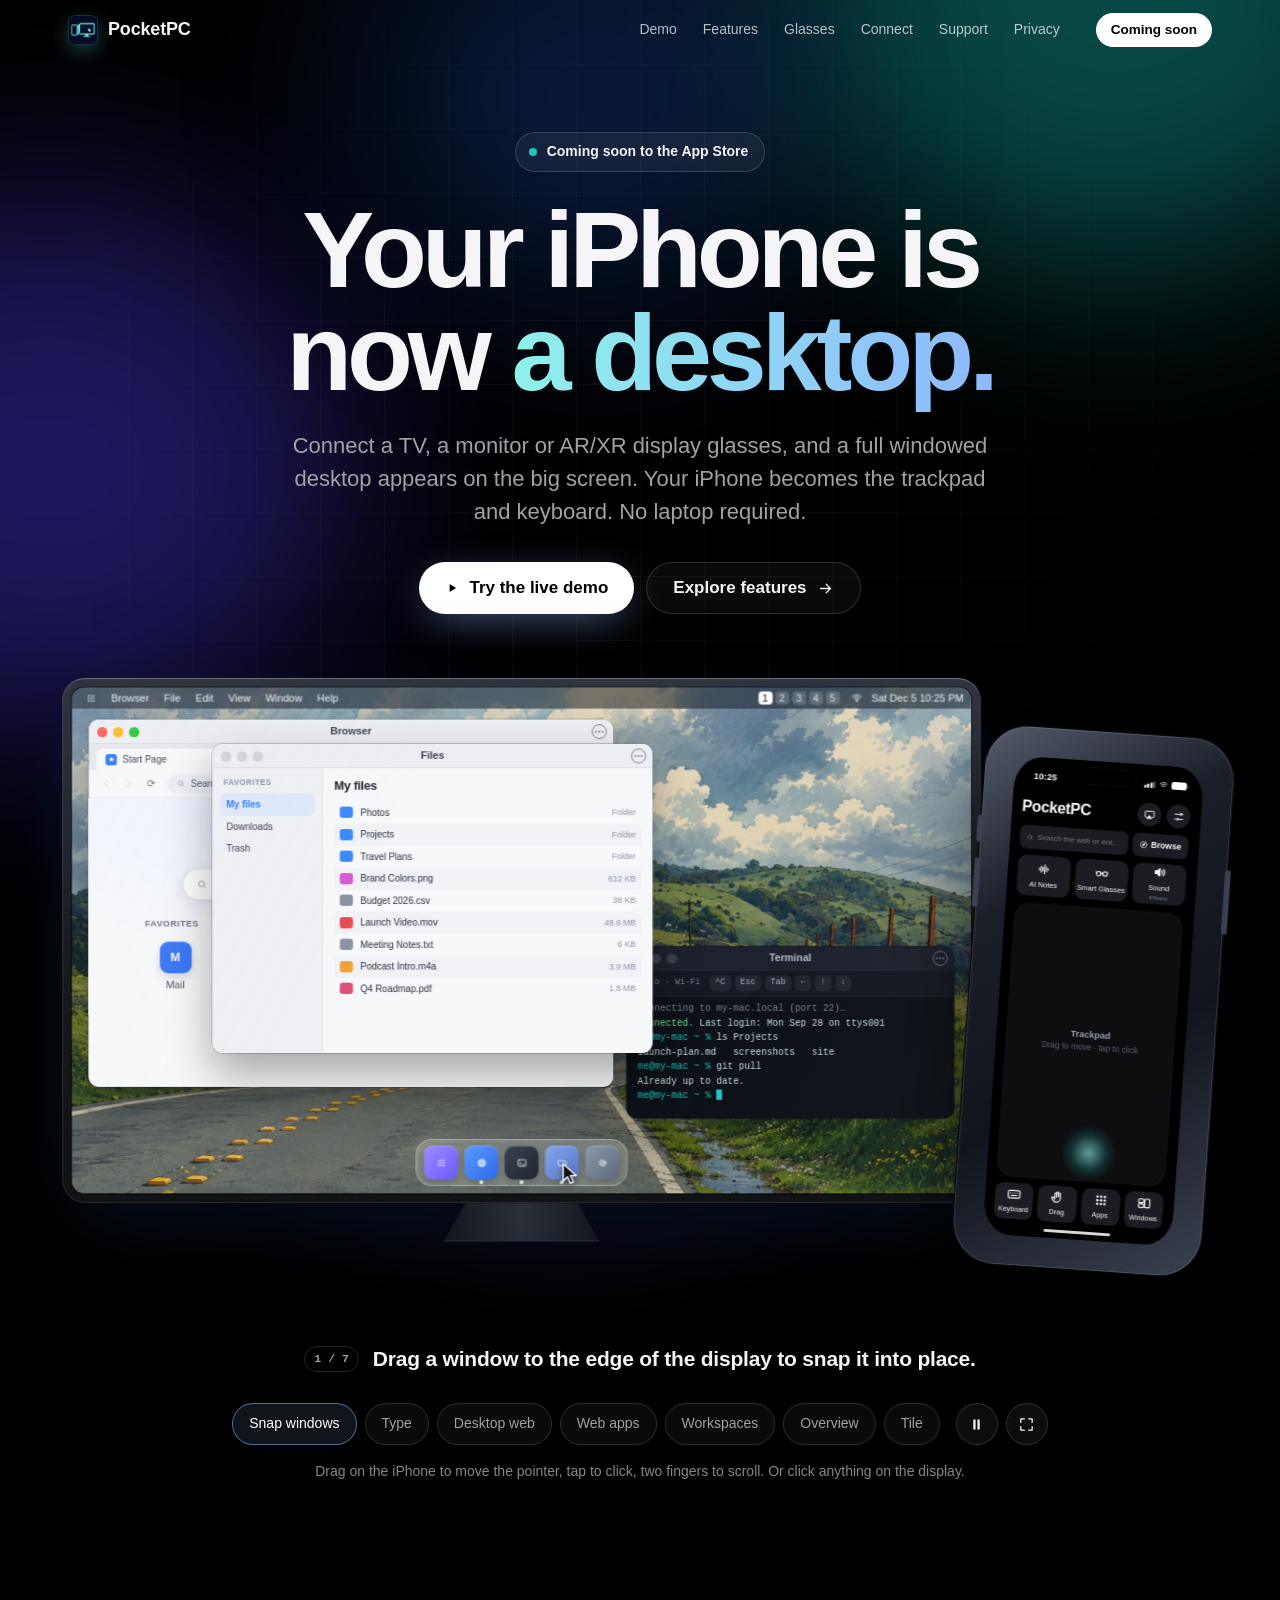
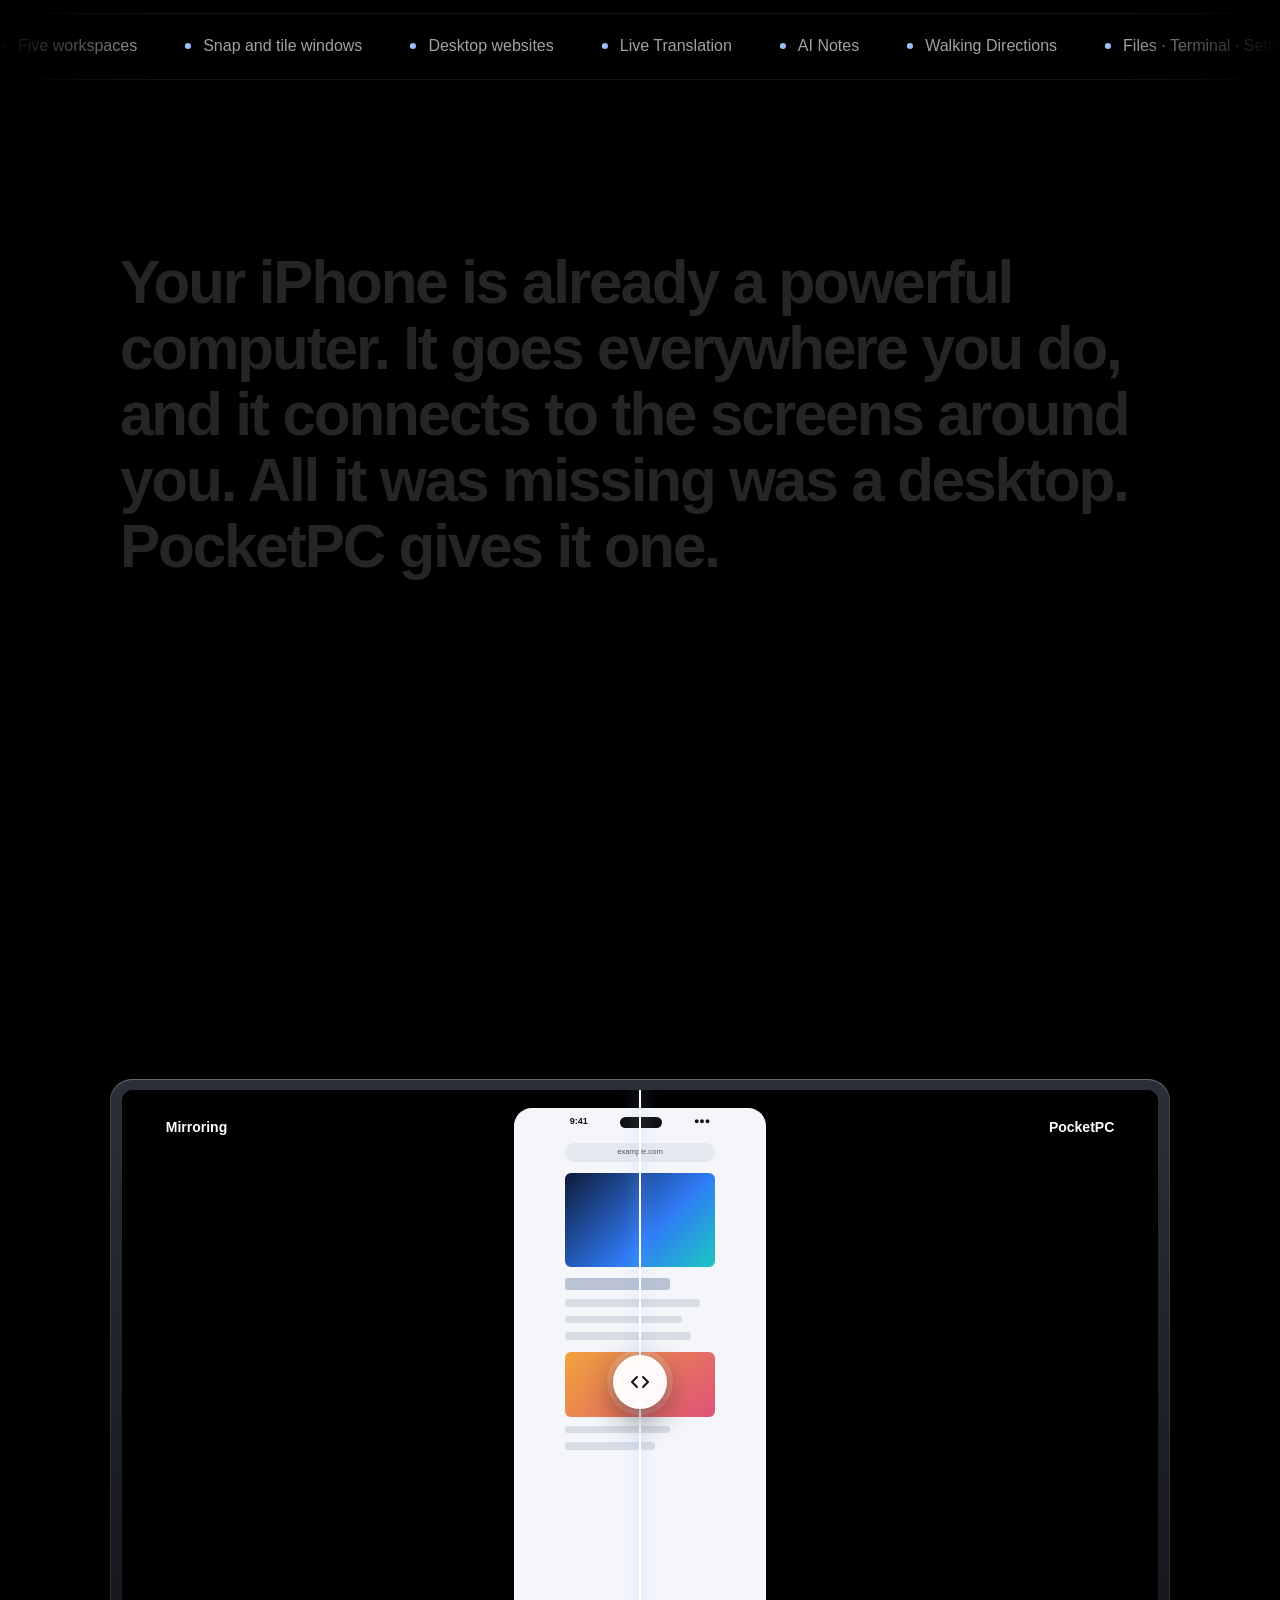
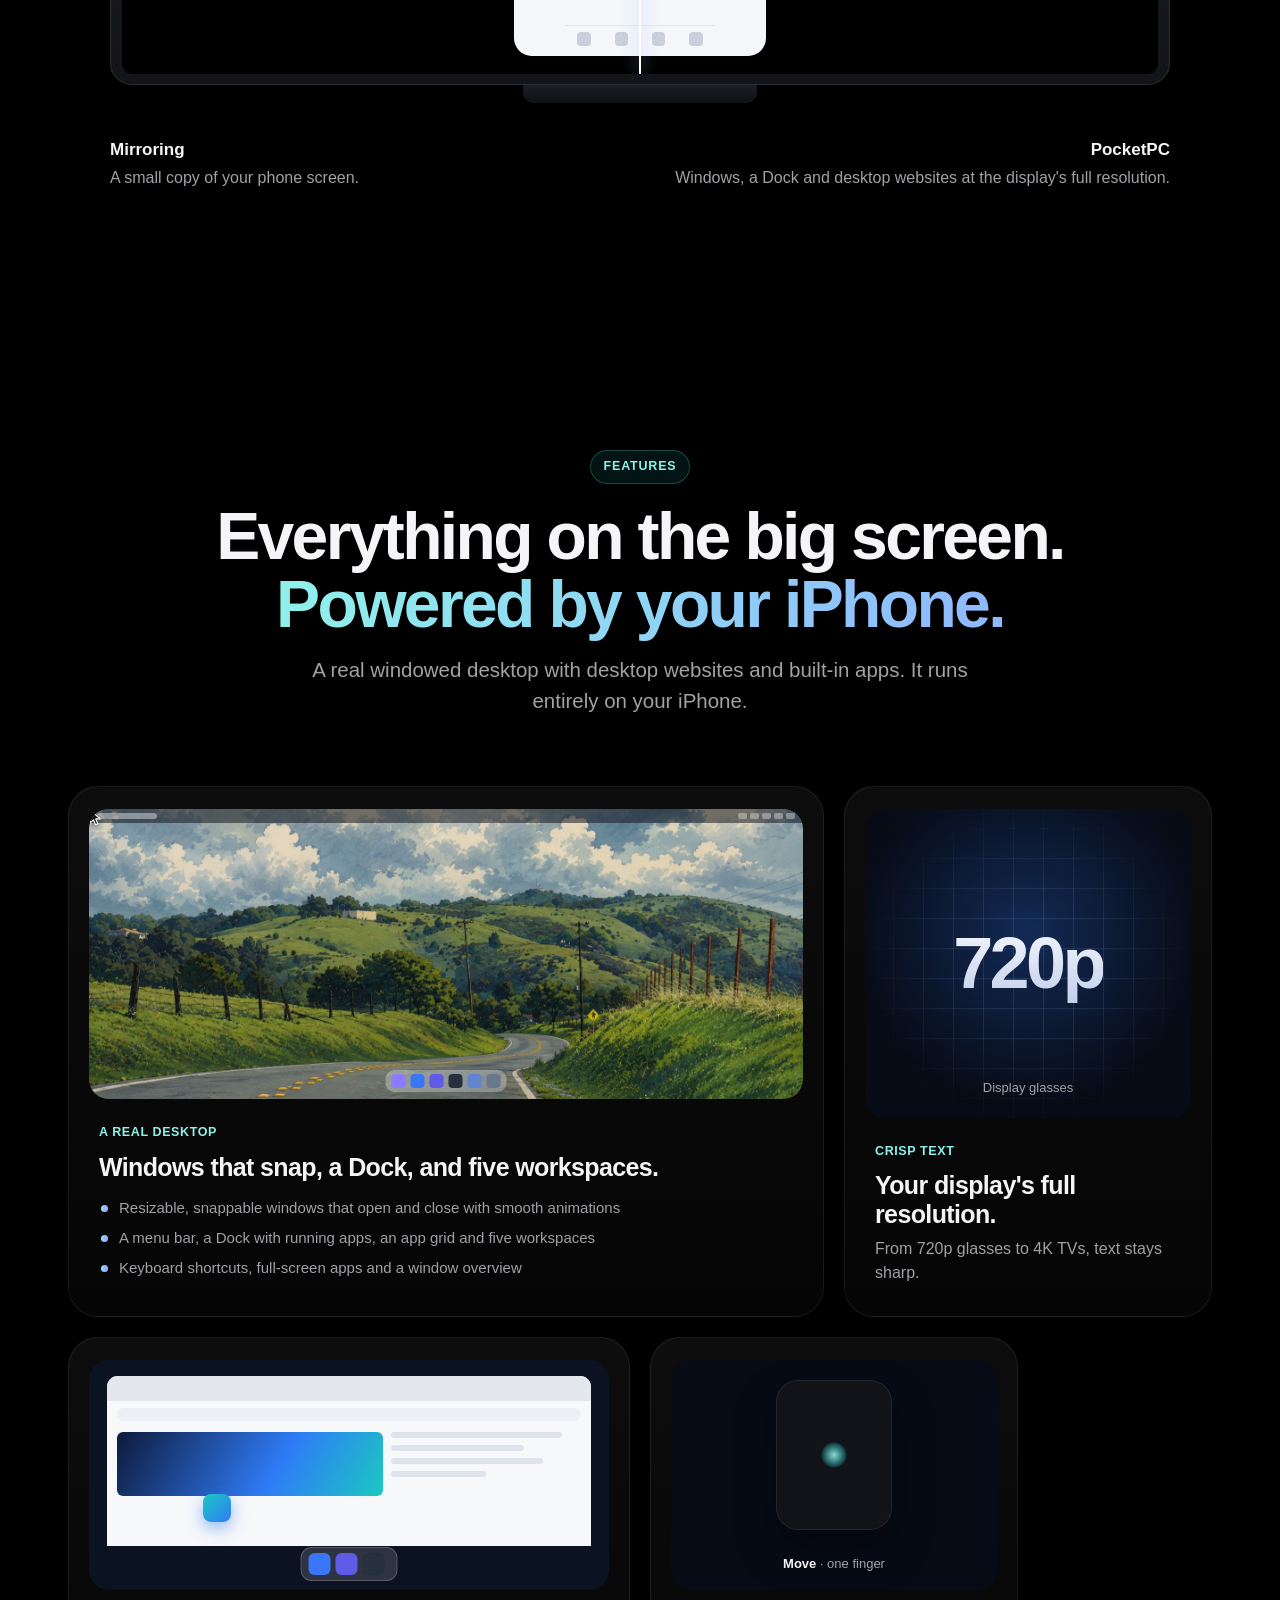
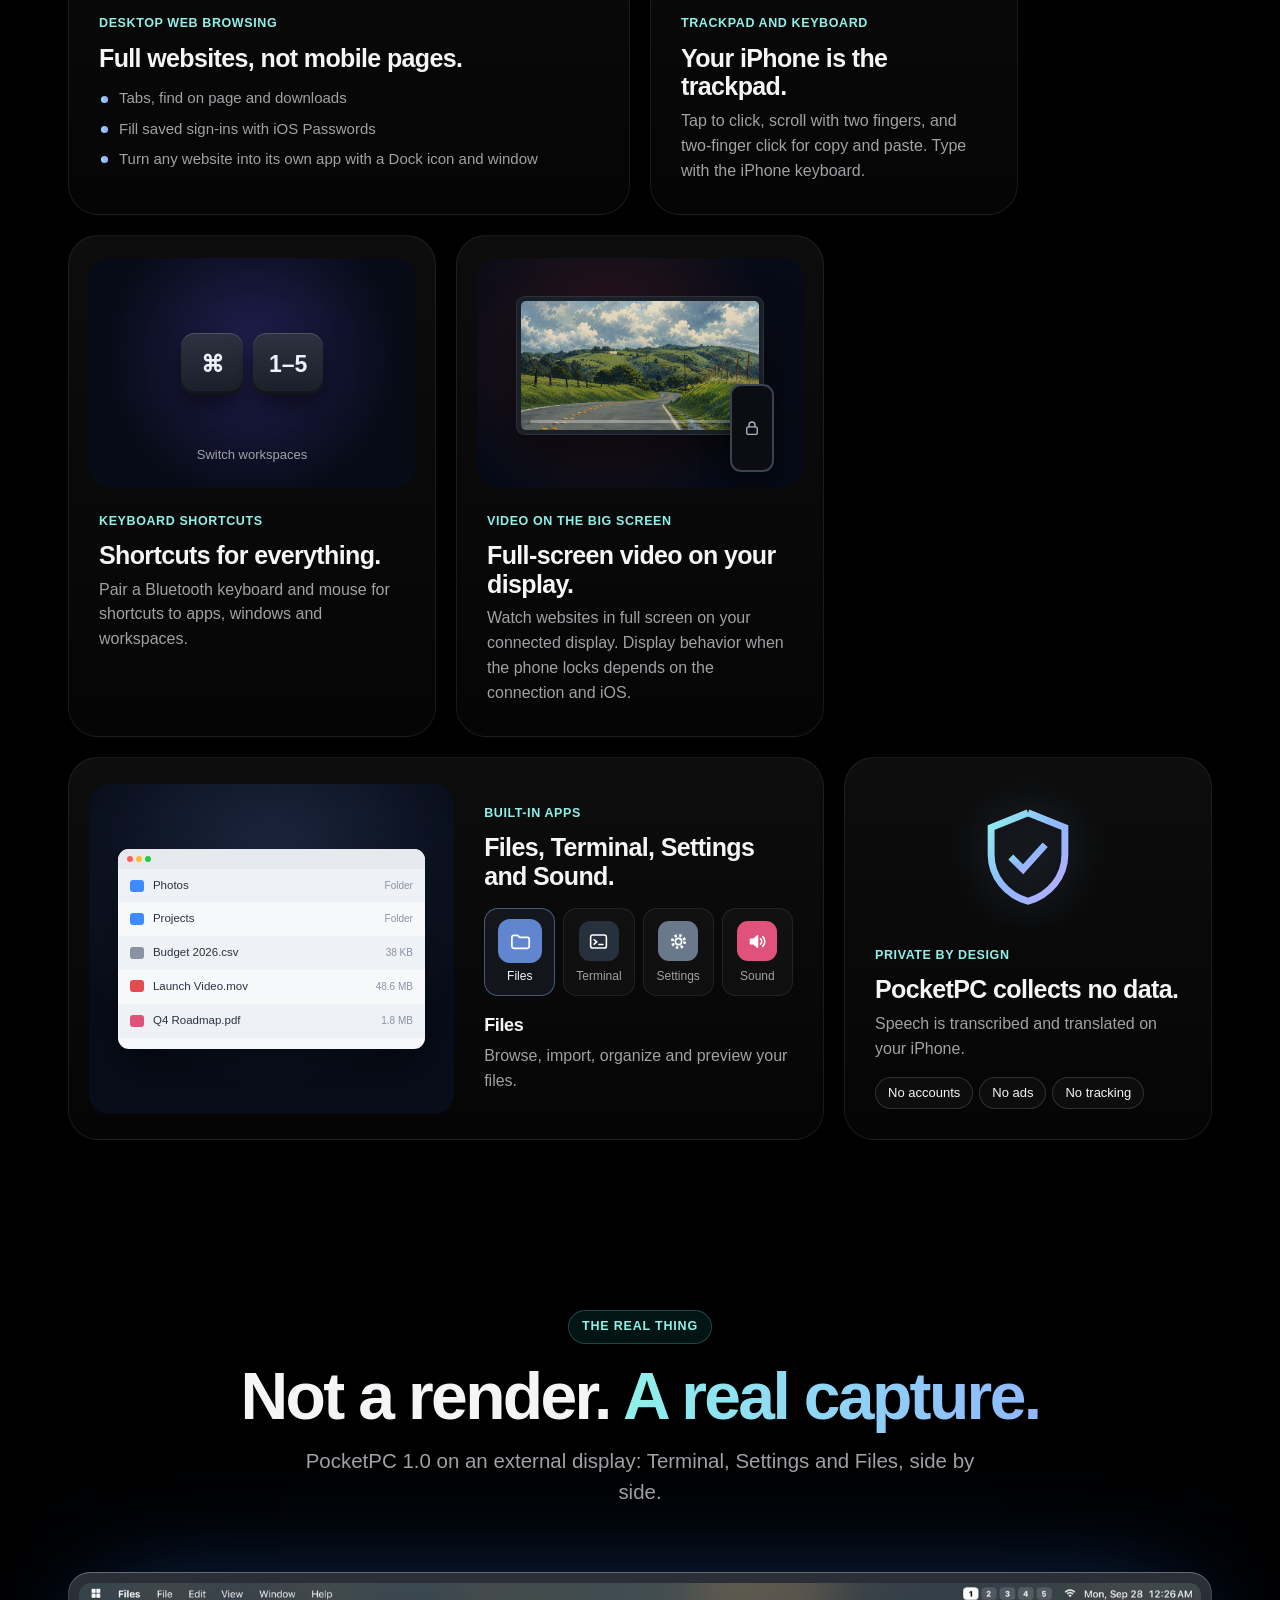
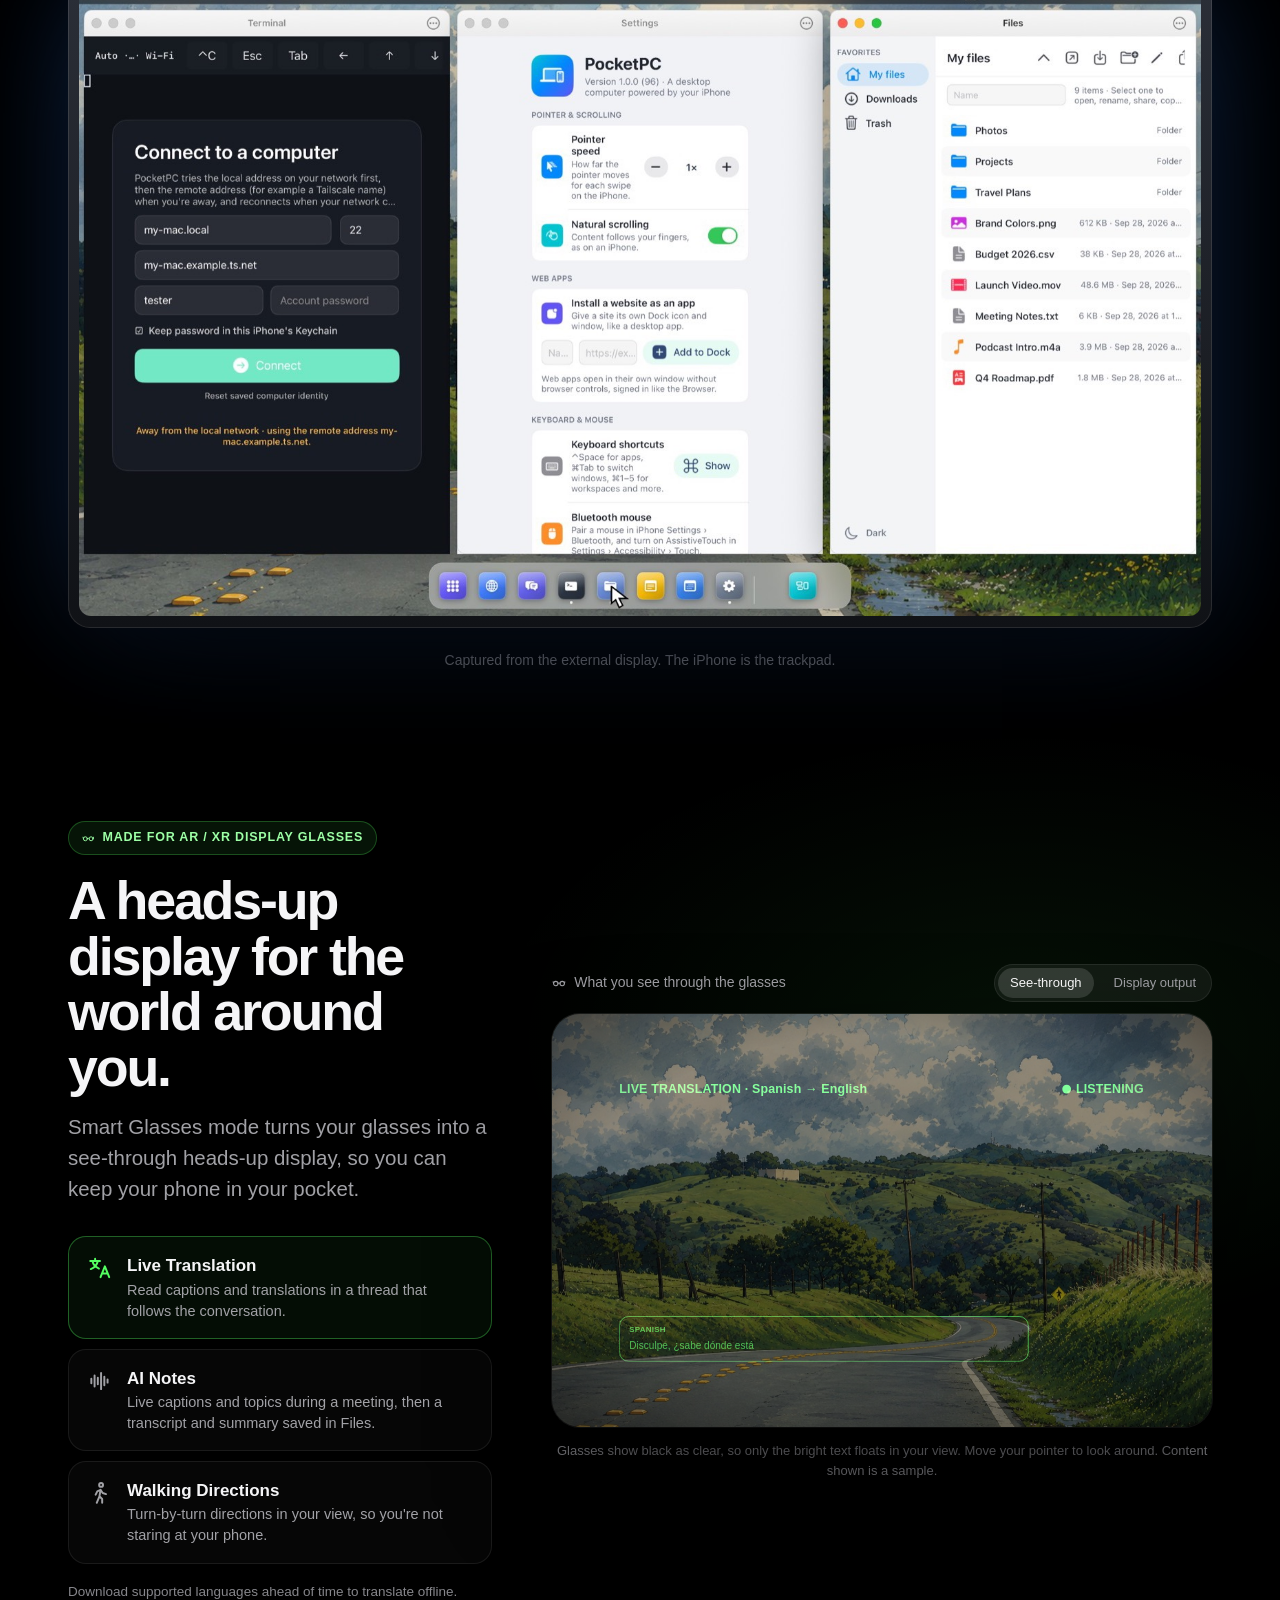
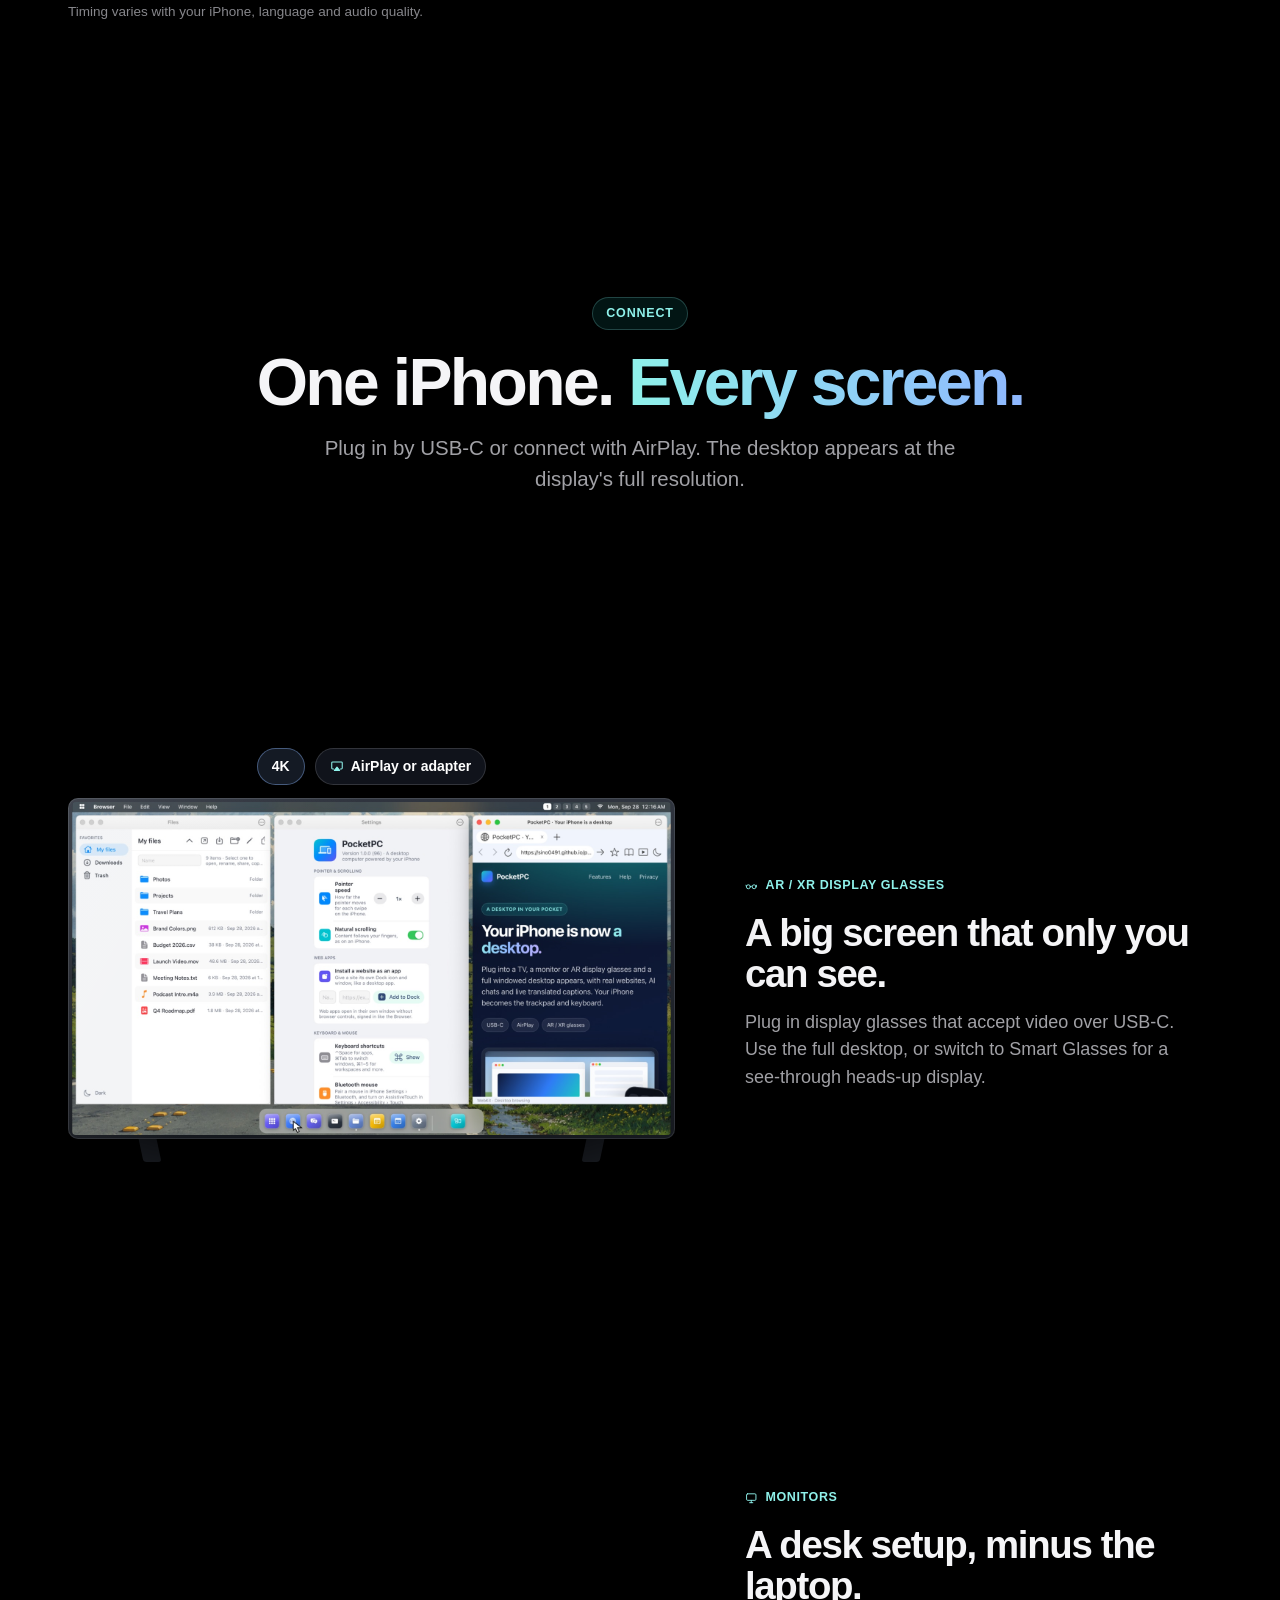
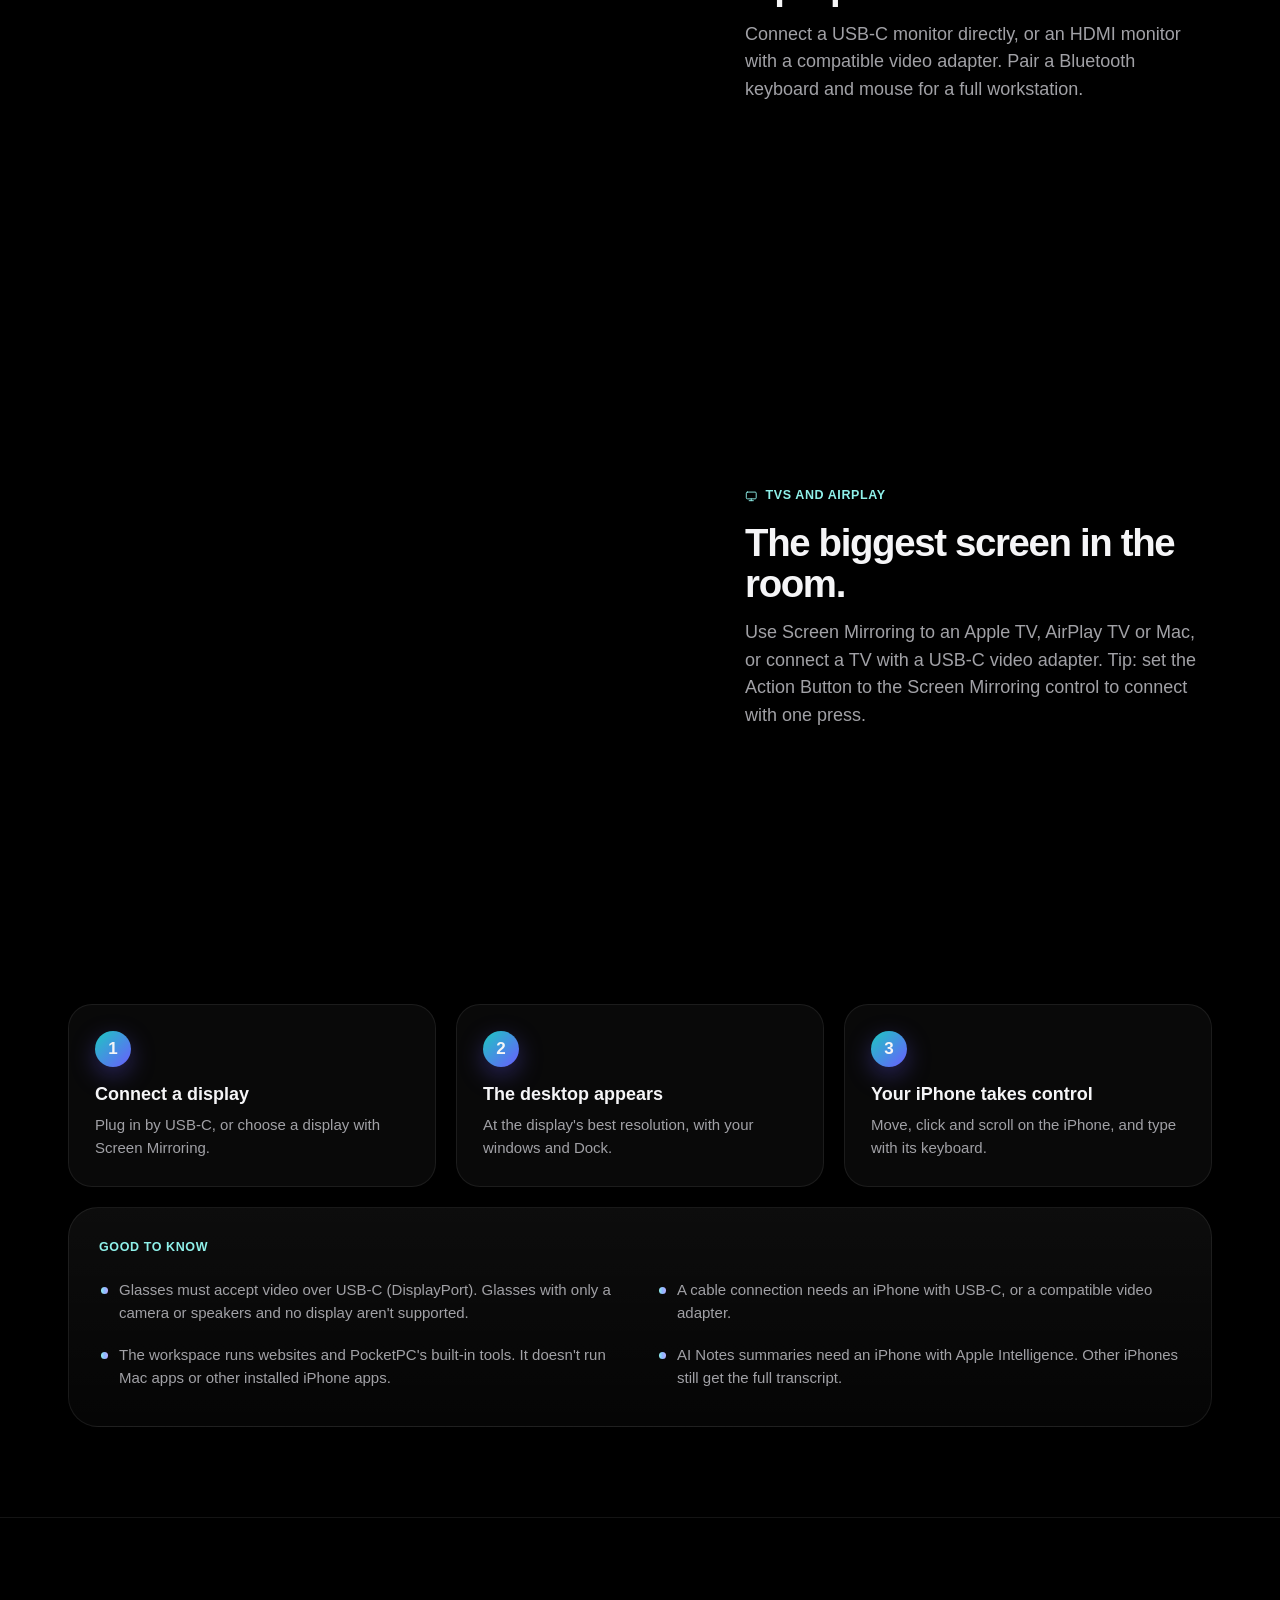
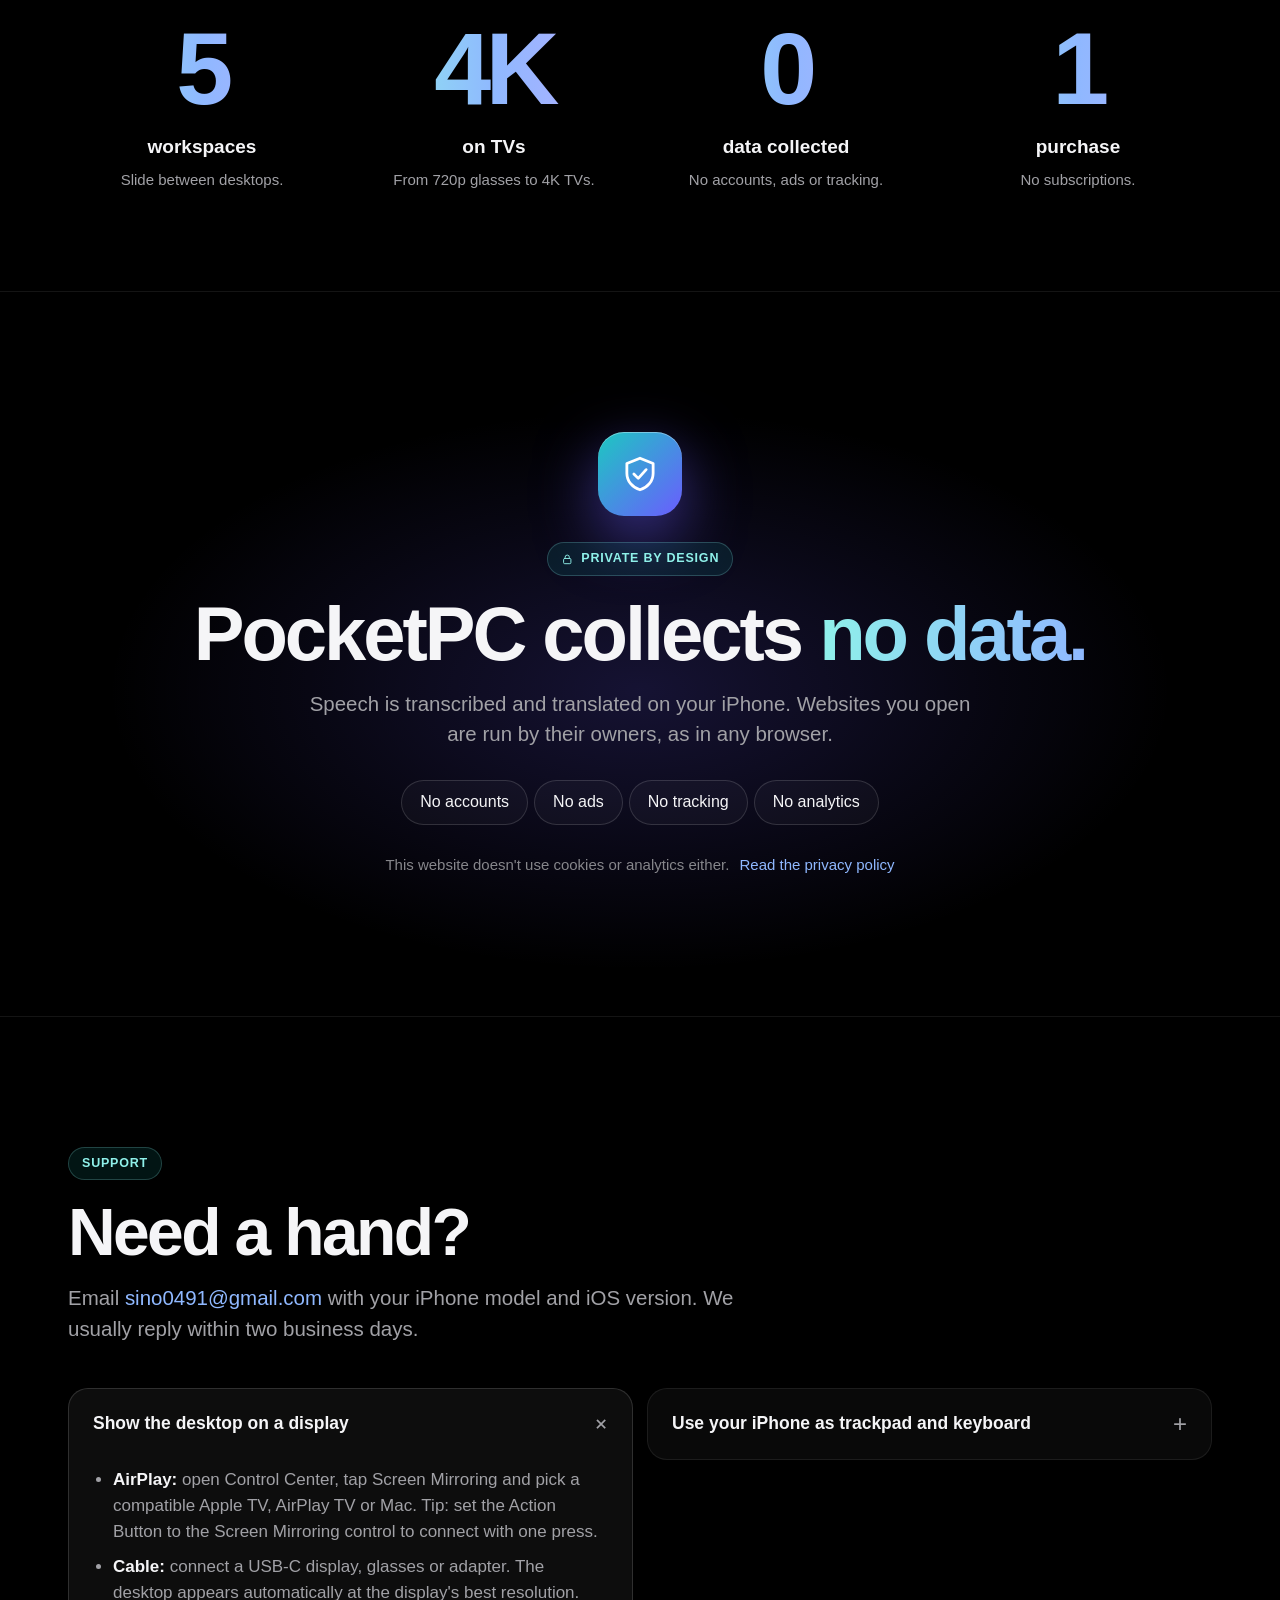
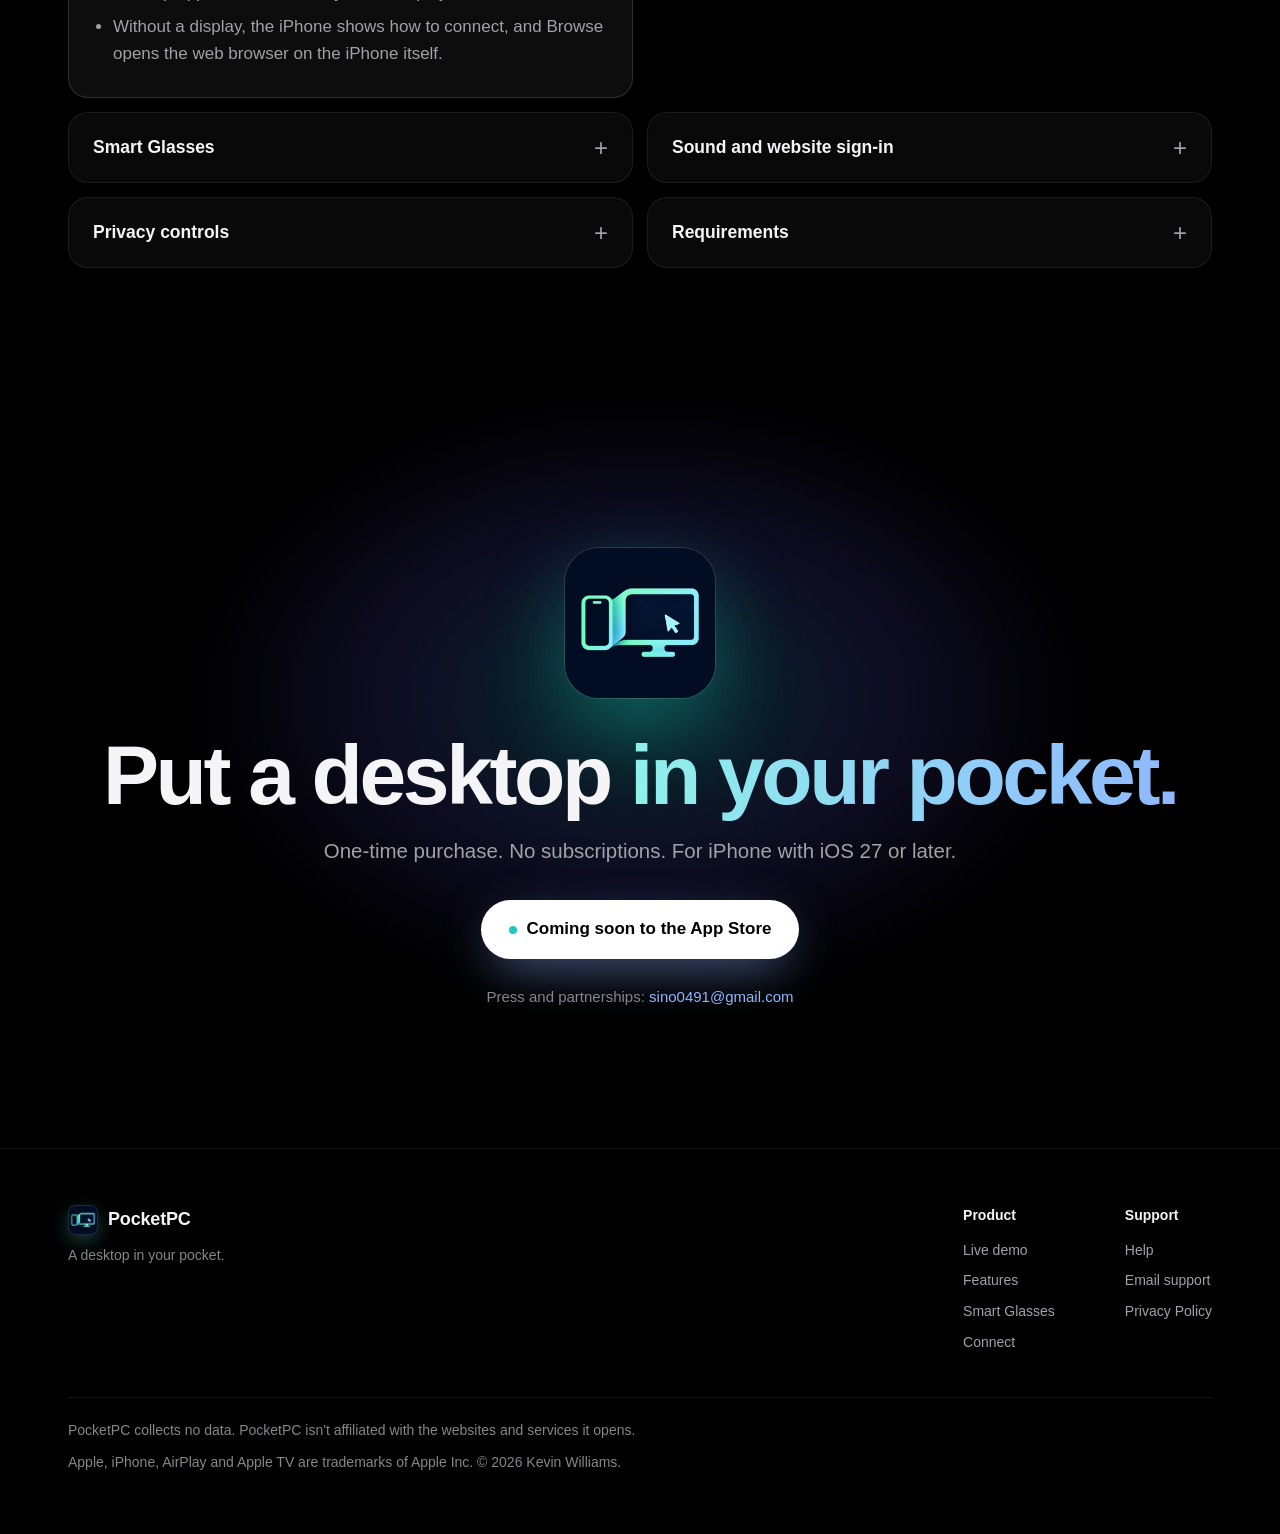
==== index.html @ 04aa59a2 "Remove dedicated AI Chats from PocketPC build 113 website and privacy policy" ====
<!doctype html>
<html lang="en">
<head>
<meta charset="utf-8">
<meta name="viewport" content="width=device-width, initial-scale=1, viewport-fit=cover">
<title>PocketPC — Your iPhone is now a desktop</title>
<meta name="description" content="Connect your iPhone to a TV, a monitor or AR/XR display glasses and get a real desktop: windows, a Dock, full websites and live translated captions. Your iPhone becomes the trackpad and keyboard.">
<meta name="theme-color" content="#000000">
<link rel="canonical" href="https://sino0491.github.io/pocketpc/">
<meta property="og:site_name" content="PocketPC">
<meta property="og:title" content="PocketPC — Your iPhone is now a desktop">
<meta property="og:description" content="A full windowed desktop on TVs, monitors and AR/XR display glasses, with your iPhone as the trackpad and keyboard. One-time purchase, no subscriptions.">
<meta property="og:image" content="https://sino0491.github.io/pocketpc/assets/og.jpg">
<meta property="og:image:width" content="1200">
<meta property="og:image:height" content="630">
<meta property="og:url" content="https://sino0491.github.io/pocketpc/">
<meta property="og:type" content="website">
<meta name="twitter:card" content="summary_large_image">
<link rel="icon" type="image/png" sizes="48x48" href="assets/favicon.png">
<link rel="apple-touch-icon" href="assets/apple-touch-icon.png">
<link rel="preload" as="image" href="assets/wallpaper.jpg">
<link rel="stylesheet" href="assets/site.css?v=102">
<script>document.documentElement.classList.add('js')</script>
<script type="application/ld+json">
{"@context":"https://schema.org","@type":"SoftwareApplication","name":"PocketPC","alternateName":"PocketPC: Desktop Browser","operatingSystem":"iOS 27 or later","applicationCategory":"ProductivityApplication","description":"A full windowed desktop on TVs, monitors and AR/XR display glasses, with your iPhone as the trackpad and keyboard.","url":"https://sino0491.github.io/pocketpc/","image":"https://sino0491.github.io/pocketpc/assets/app-icon.png"}
</script>
</head>
<body>
<a class="skip" href="#main">Skip to content</a>

<svg width="0" height="0" style="position:absolute" aria-hidden="true">
  <defs>
    <linearGradient id="sg" x1="0" y1="0" x2="1" y2="1"><stop offset="0" stop-color="#8ff1ea"/><stop offset=".5" stop-color="#8fb8ff"/><stop offset="1" stop-color="#b9adff"/></linearGradient>
    <linearGradient id="cg" x1="0" x2="1"><stop offset="0" stop-color="#1cc8c1"/><stop offset="1" stop-color="#8fb8ff"/></linearGradient>
  </defs>
  <symbol id="i-apps" viewBox="0 0 24 24"><g fill="currentColor" stroke="none"><circle cx="6" cy="6" r="1.9"/><circle cx="12" cy="6" r="1.9"/><circle cx="18" cy="6" r="1.9"/><circle cx="6" cy="12" r="1.9"/><circle cx="12" cy="12" r="1.9"/><circle cx="18" cy="12" r="1.9"/><circle cx="6" cy="18" r="1.9"/><circle cx="12" cy="18" r="1.9"/><circle cx="18" cy="18" r="1.9"/></g></symbol>
  <symbol id="i-globe" viewBox="0 0 24 24"><circle cx="12" cy="12" r="8.5"/><ellipse cx="12" cy="12" rx="3.8" ry="8.5"/><path d="M3.5 12h17M5 7.5h14M5 16.5h14"/></symbol>
  <symbol id="i-chat" viewBox="0 0 24 24"><path d="M4 4.5h10a2 2 0 0 1 2 2v5a2 2 0 0 1-2 2H9l-4 3v-3H4a2 2 0 0 1-2-2v-5a2 2 0 0 1 2-2z"/><path d="M19 8.5h1a2 2 0 0 1 2 2v5a2 2 0 0 1-2 2h-1v3l-4-3h-3a2 2 0 0 1-1.7-1"/></symbol>
  <symbol id="i-term" viewBox="0 0 24 24"><rect x="3" y="4.5" width="18" height="15" rx="2.5"/><path d="M7 10l3 2.5L7 15M12.5 15.5H17"/></symbol>
  <symbol id="i-folder" viewBox="0 0 24 24"><path d="M3 7.5a2 2 0 0 1 2-2h4l2 2.2h8a2 2 0 0 1 2 2V17a2 2 0 0 1-2 2H5a2 2 0 0 1-2-2z"/></symbol>
  <symbol id="i-gear" viewBox="0 0 24 24"><circle cx="12" cy="12" r="7" stroke-width="3.2" stroke-dasharray="2.75 2.75" stroke-linecap="butt"/><circle cx="12" cy="12" r="3.6"/></symbol>
  <symbol id="i-sound" viewBox="0 0 24 24"><path d="M4 9.5h3.5L12 5.5v13l-4.5-4H4z" fill="currentColor"/><path d="M15.5 9a4 4 0 0 1 0 6M18 6.5a7.5 7.5 0 0 1 0 11"/></symbol>
  <symbol id="i-glasses" viewBox="0 0 24 24"><circle cx="6.5" cy="13" r="3.8"/><circle cx="17.5" cy="13" r="3.8"/><path d="M10.3 12.6c1.1-.8 2.3-.8 3.4 0M2.7 12.5 2 10M21.3 12.5 22 10"/></symbol>
  <symbol id="i-wave" viewBox="0 0 24 24"><path d="M4 10v4M7 7v10M10 9v6M13 4.5v15M16 8v8M19 10.5v3"/></symbol>
  <symbol id="i-kbd" viewBox="0 0 24 24"><rect x="2.5" y="6" width="19" height="12" rx="2"/><path d="M6 10h.01M9 10h.01M12 10h.01M15 10h.01M18 10h.01M7.5 14h9"/></symbol>
  <symbol id="i-windows" viewBox="0 0 24 24"><rect x="3" y="5" width="8" height="6" rx="1.5"/><rect x="13" y="5" width="8" height="14" rx="1.5"/><rect x="3" y="13" width="8" height="6" rx="1.5"/></symbol>
  <symbol id="i-airplay" viewBox="0 0 24 24"><path d="M6 17H4.5A1.5 1.5 0 0 1 3 15.5v-9A1.5 1.5 0 0 1 4.5 5h15A1.5 1.5 0 0 1 21 6.5v9a1.5 1.5 0 0 1-1.5 1.5H18"/><path d="M12 14l4.5 5.5h-9z" fill="currentColor"/></symbol>
  <symbol id="i-sliders" viewBox="0 0 24 24"><path d="M4 7h10M18 7h2M4 17h4M12 17h8"/><circle cx="16" cy="7" r="2"/><circle cx="10" cy="17" r="2"/></symbol>
  <symbol id="i-search" viewBox="0 0 24 24"><circle cx="11" cy="11" r="6"/><path d="M20 20l-4.5-4.5"/></symbol>
  <symbol id="i-compass" viewBox="0 0 24 24"><circle cx="12" cy="12" r="9"/><path d="M15.5 8.5l-2 5-5 2 2-5z" fill="currentColor"/></symbol>
  <symbol id="i-hand" viewBox="0 0 24 24"><path d="M8 13V6.5a1.5 1.5 0 0 1 3 0V12M11 11V5a1.5 1.5 0 0 1 3 0v6M14 11V6.5a1.5 1.5 0 0 1 3 0V14a6 6 0 0 1-6 6h-.5a6 6 0 0 1-4.9-2.6L3.3 14a1.5 1.5 0 0 1 2.4-1.8L8 15"/></symbol>
  <symbol id="i-cable" viewBox="0 0 24 24"><rect x="8" y="2.5" width="8" height="7" rx="1.5"/><path d="M10.5 5.5h3M12 9.5v5a4 4 0 0 1-4 4H5"/></symbol>
  <symbol id="i-walk" viewBox="0 0 24 24"><circle cx="13" cy="4.5" r="1.8"/><path d="M9 21l2.5-6 2.5 2.5V21M11.5 15l1-6-3 1.5-1.5 3M12.5 9l2 3 3 1"/></symbol>
  <symbol id="i-translate" viewBox="0 0 24 24"><path d="M3 5.5h9M7.5 3.5v2M5 5.5c.5 3 2.5 5.5 6 7M10 5.5c-.6 3-2.8 6-6.5 7.5"/><path d="M12.5 20.5l4-10 4 10M14 17h5"/></symbol>
  <symbol id="i-lock" viewBox="0 0 24 24"><rect x="5" y="10.5" width="14" height="10" rx="2"/><path d="M8 10.5V8a4 4 0 0 1 8 0v2.5"/></symbol>
  <symbol id="i-play" viewBox="0 0 24 24"><path d="M8 5.2v13.6L19 12z" fill="currentColor" stroke="none"/></symbol>
  <symbol id="i-pause" viewBox="0 0 24 24"><path d="M7.5 5h3.2v14H7.5zM13.3 5h3.2v14h-3.2z" fill="currentColor" stroke="none"/></symbol>
  <symbol id="i-expand" viewBox="0 0 24 24"><path d="M4 9V4h5M20 9V4h-5M4 15v5h5M20 15v5h-5"/></symbol>
  <symbol id="i-close" viewBox="0 0 24 24"><path d="M6 6l12 12M18 6 6 18"/></symbol>
  <symbol id="i-arrow" viewBox="0 0 24 24"><path d="M5 12h14M13 6l6 6-6 6"/></symbol>
  <symbol id="i-down" viewBox="0 0 24 24"><path d="M12 5v14M6 13l6 6 6-6"/></symbol>
  <symbol id="i-tv" viewBox="0 0 24 24"><rect x="2.5" y="4" width="19" height="13" rx="2"/><path d="M8 20.5h8M12 17v3.5"/></symbol>
  <symbol id="i-monitor" viewBox="0 0 24 24"><rect x="3" y="3.5" width="18" height="12.5" rx="2"/><path d="M9 20.5h6M12 16v4.5"/></symbol>
  <symbol id="i-shield" viewBox="0 0 24 24"><path d="M12 3l7.5 3v5.5c0 4.6-3.2 8.3-7.5 9.5-4.3-1.2-7.5-4.9-7.5-9.5V6z"/><path d="M8.5 12l2.5 2.5 4.5-5"/></symbol>
  <symbol id="i-mail" viewBox="0 0 24 24"><rect x="3" y="5" width="18" height="14" rx="2.5"/><path d="M3.5 6.5 12 13l8.5-6.5"/></symbol>
  <symbol id="i-spark" viewBox="0 0 24 24"><path d="M12 3l1.8 5.4L19 10l-5.2 1.6L12 17l-1.8-5.4L5 10l5.2-1.6z"/><path d="M19 16l.7 2 2 .7-2 .7-.7 2-.7-2-2-.7 2-.7z"/></symbol>
  <symbol id="i-video" viewBox="0 0 24 24"><rect x="2.5" y="5" width="14" height="14" rx="2.5"/><path d="M16.5 10l5-3v10l-5-3"/></symbol>
</svg>

<header class="nav" id="nav">
  <div class="nav-in">
    <a class="brand" href="#top" aria-label="PocketPC home"><span class="logo"></span>PocketPC</a>
    <nav class="links" aria-label="Sections">
      <a href="#demo" data-nav="demo">Demo</a>
      <a href="#features" data-nav="features">Features</a>
      <a href="#glasses" data-nav="glasses">Glasses</a>
      <a href="#connect" data-nav="connect">Connect</a>
      <a href="#help" data-nav="help">Support</a>
      <a href="privacy.html">Privacy</a>
    </nav>
    <a class="nav-cta" href="#get">Coming soon</a>
    <button class="menu-btn" id="menuBtn" aria-label="Menu" aria-expanded="false" aria-controls="mnav"><i></i><i></i></button>
  </div>
  <nav class="mnav" id="mnav" aria-label="Sections">
    <a href="#demo">Demo</a><a href="#features">Features</a><a href="#glasses">Smart Glasses</a><a href="#connect">Connect</a><a href="#help">Support</a><a href="privacy.html">Privacy</a>
  </nav>
  <div class="progress" aria-hidden="true"><i id="progress"></i></div>
</header>

<main id="main">
<section class="hero" id="top">
  <div class="hero-bg" aria-hidden="true"><div class="aurora"><i></i><i></i><i></i></div><div class="hero-grid"></div></div>
  <div class="wrap hero-copy" id="heroCopy">
    <a class="pill intro" href="#get" style="--d:.05s"><span class="dot"></span>Coming soon to the App Store</a>
    <h1 class="h-hero" data-split>Your iPhone is now <span class="grad">a desktop.</span></h1>
    <p class="lede intro" style="--d:.55s">Connect a TV, a monitor or AR/XR display glasses, and a full windowed desktop appears on the big screen. Your iPhone becomes the trackpad and keyboard. No laptop required.</p>
    <div class="cta-row intro" style="--d:.7s">
      <a class="btn primary" href="#demo"><svg class="i"><use href="#i-play"/></svg>Try the live demo</a>
      <a class="btn ghost" href="#features">Explore features<svg class="i"><use href="#i-arrow"/></svg></a>
    </div>
  </div>

  

  <div class="stage" id="demo">
    <div class="stage-glow" aria-hidden="true"></div>
    <div class="theater-bar"><span><span class="live"></span>Live demo</span><button class="icon-btn" id="theaterClose" aria-label="Close expanded demo"><svg class="i"><use href="#i-close"/></svg></button></div>
    <div class="rig-scale" id="rigScale">
      <div class="rig" id="rig" role="group" aria-label="Interactive PocketPC demo: a desktop on a display, controlled by an iPhone trackpad">
        <div class="monitor">
          <div class="bezel">
            <div class="desk" id="desk">
              <div class="vd" id="vd">
                <div class="wall"></div>
                <div class="menubar" id="menubar">
                  <button class="mt mt-logo" data-menu="pocketpc" aria-label="PocketPC menu"><svg class="i"><use href="#i-apps"/></svg></button>
                  <button class="mt mt-app" data-menu="app" id="mbApp">Browser</button>
                  <button class="mt" data-menu="file">File</button><button class="mt" data-menu="edit">Edit</button><button class="mt" data-menu="view">View</button><button class="mt" data-menu="window">Window</button><button class="mt" data-menu="help">Help</button>
                  <span class="sp"></span>
                  <span class="wsn-row" role="group" aria-label="Workspaces">
                    <button class="wsn on" data-ws="1" aria-label="Workspace 1">1</button><button class="wsn" data-ws="2" aria-label="Workspace 2">2</button><button class="wsn" data-ws="3" aria-label="Workspace 3">3</button><button class="wsn" data-ws="4" aria-label="Workspace 4">4</button><button class="wsn" data-ws="5" aria-label="Workspace 5">5</button>
                  </span>
                  <svg class="i mbi" viewBox="0 0 24 24"><path d="M2.5 9a14 14 0 0 1 19 0M5.5 12.5a9.5 9.5 0 0 1 13 0M8.5 16a5 5 0 0 1 7 0"/><circle cx="12" cy="19" r="1" fill="currentColor"/></svg>
                  <span class="clock" id="clock">Mon Sep 28 9:41 AM</span>
                </div>
                <div id="layers"></div>
                <div class="ov-shade" id="ovShade"></div>
                <div id="ovLabels"></div>
                <div class="dock" id="dock"></div>
                <div class="launch" id="launch"><div class="launch-in"><div class="launch-search"><svg class="i"><use href="#i-search"/></svg>Search apps</div><div class="launch-grid" id="launchGrid"></div></div></div>
                <div class="vfs" id="vfs"><div class="vfs-img"></div><span class="vfs-hint">Click or press Esc to exit full screen</span><div class="vfs-bar"><svg class="i"><use href="#i-pause"/></svg><span class="vfs-track"><i></i></span><span>4:12 / 12:04</span></div></div>
                <div class="panel" id="kpanel" role="dialog" aria-label="Keyboard shortcuts"></div>
                <div class="notice" id="notice" role="status"></div>
                <div class="ws-hud" id="wsHud"><b>Desktop 1</b><span><i></i><i></i><i></i><i></i><i></i></span></div>
                <div class="menu" id="menu" role="menu"></div>
                <svg class="cursor off" id="cursor" viewBox="0 0 18 24" aria-hidden="true"><path d="M1.5 1.5v18.2l4.6-4.4 3 6.8 3.2-1.4-3-6.7h6.3z" fill="#111" stroke="#fff" stroke-width="1.4" stroke-linejoin="round"/></svg>
              </div>
              <div class="power" aria-hidden="true"></div>
              <div class="glare" aria-hidden="true"></div>
            </div>
          </div>
          <div class="stand" aria-hidden="true"><i></i></div>
        </div>

        <div class="phone" id="phone">
          <span class="btn-side a" aria-hidden="true"></span><span class="btn-side b" aria-hidden="true"></span><span class="btn-side c" aria-hidden="true"></span>
          <div class="phone-screen" id="phoneScreen">
            <div class="pv" id="pv">
              <div class="island"></div>
              <div class="p-status"><span id="pclock">9:41</span><span class="p-sys"><i class="sig"><b></b><b></b><b></b><b></b></i><svg class="i" viewBox="0 0 24 24"><path d="M2.5 9a14 14 0 0 1 19 0M5.5 12.5a9.5 9.5 0 0 1 13 0M8.5 16a5 5 0 0 1 7 0"/></svg><i class="batt"></i></span></div>
              <div class="p-head"><b>PocketPC</b>
                <button class="p-round" data-p="airplay" aria-label="AirPlay"><svg class="i"><use href="#i-airplay"/></svg></button>
                <button class="p-round" data-p="controls" aria-label="Controls"><svg class="i"><use href="#i-sliders"/></svg></button>
              </div>
              <div class="p-search"><button class="p-field" data-p="search"><svg class="i"><use href="#i-search"/></svg><span>Search the web or enter an address</span></button><button class="p-browse" data-p="browse"><svg class="i"><use href="#i-compass"/></svg>Browse</button></div>
              <div class="p-tiles">
                <button class="p-tile" data-p="notes"><svg class="i"><use href="#i-wave"/></svg>AI Notes</button>
                <button class="p-tile" data-p="glasses"><svg class="i"><use href="#i-glasses"/></svg>Smart Glasses</button>
                <button class="p-tile" data-p="sound"><svg class="i"><use href="#i-sound"/></svg>Sound<small id="soundOut">iPhone</small></button>
              </div>
              <div class="pad" id="pad" aria-label="Trackpad: drag to move the pointer, tap to click, two fingers to scroll">
                <div class="glow" id="glow"></div><div class="glow g2" id="glow2"></div>
                <div class="pad-hint"><b>Trackpad</b>Drag to move · tap to click</div>
                <div class="p-connect" id="pConnect">
                  <svg class="pc-art" viewBox="0 0 160 90" aria-hidden="true"><rect x="16" y="30" width="26" height="48" rx="6" fill="none" stroke="#9aa3b5" stroke-width="2.4"/><rect x="21" y="36" width="16" height="36" rx="3" fill="#2a2d35"/><path class="pc-dots" d="M44 66 C60 72 66 62 72 56" fill="none" stroke="#7fd7ff" stroke-width="2.6" stroke-linecap="round" stroke-dasharray="1 6"/><rect class="pc-disp" x="62" y="10" width="86" height="56" rx="6" fill="rgba(47,123,246,.16)" stroke="#6a8dff" stroke-width="2.4"/><rect x="70" y="18" width="70" height="4" rx="2" fill="#5b6f9a"/><rect x="70" y="27" width="34" height="22" rx="3" fill="#2f6fe0"/><rect x="99" y="30" width="36" height="20" rx="3" fill="#1fa6a0" opacity=".9"/><rect x="88" y="56" width="34" height="4" rx="2" fill="#5b6f9a"/></svg>
                  <b>Connect a display</b>
                  <p>Your desktop appears on a TV, monitor or display glasses, and this iPhone becomes its trackpad and keyboard.</p>
                  <div class="pc-btns"><span class="pc-btn" data-connect="airplay"><svg class="i"><use href="#i-airplay"/></svg>AirPlay</span><span class="pc-btn" data-connect="usbc"><svg class="i"><use href="#i-cable"/></svg>USB-C</span></div>
                </div>
                <div class="p-kb" id="pkb"></div>
                <div class="p-sheet" id="psheet"></div>
              </div>
              <div class="p-bar">
                <button data-p="kbd" aria-pressed="false"><svg class="i"><use href="#i-kbd"/></svg>Keyboard</button>
                <button data-p="drag" aria-pressed="false"><svg class="i"><use href="#i-hand"/></svg>Drag</button>
                <button data-p="apps"><svg class="i"><use href="#i-apps"/></svg>Apps</button>
                <button data-p="windows"><svg class="i"><use href="#i-windows"/></svg>Windows</button>
              </div>
              <div class="home-ind"></div>
            </div>
          </div>
          <input class="kbd-in" id="kbdIn" type="text" autocomplete="off" autocorrect="off" autocapitalize="off" spellcheck="false" enterkeyhint="go" aria-label="Type on the demo desktop" tabindex="-1">
        </div>
      </div>
    </div>

    <div class="tour" id="tour">
      <div class="tour-cap"><span class="tour-n" id="tourN">1 / 7</span><p id="cap" aria-live="off">Watch the tour, or take over any time.</p></div>
      <div class="tour-row">
        <div class="chips" id="chips" role="group" aria-label="Demo chapters"></div>
        <div class="tour-actions">
          <button class="icon-btn" id="tourToggle" aria-label="Pause tour"><svg class="i"><use href="#i-pause"/></svg></button>
          <button class="icon-btn" id="expand" aria-label="Expand demo"><svg class="i"><use href="#i-expand"/></svg></button>
        </div>
      </div>
      <p class="tour-hint" id="tourHint">Drag on the iPhone to move the pointer, tap to click, two fingers to scroll. Or click anything on the display.</p>
    </div>
  </div>
</section>

<div class="marquee" aria-hidden="true"><div class="marquee-track" id="marquee">
  <span>Five workspaces</span><span>Snap and tile windows</span><span>Desktop websites</span><span>Live Translation</span><span>AI Notes</span><span>Walking Directions</span><span>Files · Terminal · Settings</span><span>720p glasses to 4K TVs</span><span>USB-C and AirPlay</span><span>No accounts · no ads · no tracking</span><span>One-time purchase</span>
</div></div>

<section class="statement" aria-label="Why PocketPC">
  <div class="wrap">
    <p class="lit" id="lit">Your iPhone is already a powerful computer. It goes everywhere you do, and it connects to the screens around you. All it was missing was a desktop. <em>PocketPC gives it one.</em></p>
  </div>
</section>

<section class="why" id="why">
  <div class="wrap center" data-reveal>
    <span class="eyebrow">More than mirroring</span>
    <h2>Not a mirror. <span class="grad">A desktop.</span></h2>
    <p class="sub">On its own, mirroring shows a copy of your iPhone screen with black bars on each side. PocketPC turns the whole display into a desktop at its full resolution.</p>
  </div>
  <div class="wrap">
    <div class="cmp" id="cmp" data-reveal style="--p:50%">
      <div class="cmp-tv">
        <div class="cmp-screen">
          <div class="cmp-a" aria-hidden="true">
            <div class="mirror-phone">
              <div class="mp-status"><span>9:41</span><span class="mp-isl"></span><span>●●●</span></div>
              <div class="mp-url">example.com</div>
              <div class="mp-hero"></div>
              <div class="mp-h"></div>
              <div class="mp-l" style="width:90%"></div><div class="mp-l" style="width:78%"></div><div class="mp-l" style="width:84%"></div>
              <div class="mp-card"></div><div class="mp-l" style="width:70%"></div><div class="mp-l" style="width:60%"></div>
              <div class="mp-tab"><i></i><i></i><i></i><i></i></div>
            </div>
          </div>
          <div class="cmp-b"><img src="assets/capture-browser.jpg" width="1630" height="916" alt="PocketPC filling an external display: the Browser window showing a full desktop website above the Dock." loading="lazy" decoding="async"></div>
          <span class="cmp-lbl l">Mirroring</span><span class="cmp-lbl r">PocketPC</span>
          <div class="cmp-line" aria-hidden="true"></div>
          <button class="cmp-handle" id="cmpHandle" role="slider" aria-label="Compare mirroring with PocketPC" aria-valuemin="0" aria-valuemax="100" aria-valuenow="50"><svg viewBox="0 0 24 24"><path d="M9 7l-5 5 5 5M15 7l5 5-5 5"/></svg></button>
        </div>
      </div>
      <div class="cmp-stand" aria-hidden="true"></div>
      <div class="cmp-notes"><p><b>Mirroring</b>A small copy of your phone screen.</p><p><b>PocketPC</b>Windows, a Dock and desktop websites at the display's full resolution.</p></div>
    </div>
  </div>
</section>

<section id="features" class="features">
  <div class="wrap">
    <div class="center" data-reveal>
      <span class="eyebrow">Features</span>
      <h2>Everything on the big screen.<br><span class="grad">Powered by your iPhone.</span></h2>
      <p class="sub">A real windowed desktop with desktop websites and built-in apps. It runs entirely on your iPhone.</p>
    </div>

    <div class="bento">
      <article class="card c8" data-reveal data-tilt>
        <div class="viz v-desk" data-anim aria-hidden="true">
          <div class="mb"><i class="mbl"></i><div class="wsd"><i></i><i></i><i></i><i></i><i></i></div></div>
          <div class="pv1"></div><div class="pv2"></div>
          <div class="lyr">
            <div class="mw mw1"><i class="ln" style="top:30%;width:70%"></i><i class="ln" style="top:44%;width:55%"></i><i class="ln" style="top:58%;width:62%"></i><i class="blk"></i></div>
            <div class="mw mw2"><i class="ln" style="top:30%;width:60%"></i><i class="ln" style="top:46%;width:74%"></i><i class="ln" style="top:60%;width:50%"></i></div>
            <div class="mw mw3"><i class="ln" style="top:30%;width:60%"></i></div>
          </div>
          <div class="mdock"><i style="background:#8a7cff"></i><i style="background:#3977f6"></i><i style="background:#5e5ce6"></i><i style="background:#27313d"></i><i style="background:#6285cf"></i><i style="background:#6a788b"></i></div>
          <svg class="mcur" viewBox="0 0 18 24"><path d="M1.5 1.5v18.2l4.6-4.4 3 6.8 3.2-1.4-3-6.7h6.3z" fill="#111" stroke="#fff" stroke-width="1.6" stroke-linejoin="round"/></svg>
        </div>
        <span class="tag">A real desktop</span>
        <h3>Windows that snap, a Dock, and five workspaces.</h3>
        <ul>
          <li>Resizable, snappable windows that open and close with smooth animations</li>
          <li>A menu bar, a Dock with running apps, an app grid and five workspaces</li>
          <li>Keyboard shortcuts, full-screen apps and a window overview</li>
        </ul>
      </article>

      <article class="card c4 grow" data-reveal style="--d:.08s" data-tilt>
        <div class="viz v-res" id="vres" data-anim aria-hidden="true"><div class="res-num" id="resNum"><span>4K</span></div><div class="res-lbl" id="resLbl">TVs</div></div>
        <span class="tag">Crisp text</span>
        <h3>Your display's full resolution.</h3>
        <p>From 720p glasses to 4K TVs, text stays sharp.</p>
      </article>

      <article class="card c6" data-reveal data-tilt>
        <div class="viz v-br" data-anim aria-hidden="true">
          <div class="mini-br">
            <div class="mini-tabs"><i></i><i></i><i></i></div>
            <div class="mini-url"><b></b></div>
            <div class="mini-site"><div class="hero"></div><div class="col"><i style="width:90%"></i><i style="width:70%"></i><i style="width:80%"></i><i style="width:50%"></i></div></div>
          </div>
          <div class="fly"></div>
          <div class="mini-dock"><i style="background:#3977f6"></i><i style="background:#5e5ce6"></i><i style="background:#27313d"></i><i class="slot"></i></div>
        </div>
        <span class="tag">Desktop web browsing</span>
        <h3>Full websites, not mobile pages.</h3>
        <ul>
          <li>Tabs, find on page and downloads</li>
          <li>Fill saved sign-ins with iOS Passwords</li>
          <li>Turn any website into its own app with a Dock icon and window</li>
        </ul>
      </article>



      <article class="card c4" data-reveal data-tilt>
        <div class="viz v-gest" id="vgest" data-g="move" data-anim aria-hidden="true">
          <div class="g-pad"><i class="fdot f1"></i><i class="fdot f2"></i></div>
          <div class="g-menu"><div>Copy</div><div>Paste</div><div>Select All</div></div>
          <div class="g-lbl" id="gLbl"><b>Move</b> · one finger</div>
        </div>
        <span class="tag">Trackpad and keyboard</span>
        <h3>Your iPhone is the trackpad.</h3>
        <p>Tap to click, scroll with two fingers, and two-finger click for copy and paste. Type with the iPhone keyboard.</p>
      </article>

      <article class="card c4" data-reveal style="--d:.08s" data-tilt>
        <div class="viz v-keys" id="vkeys" data-anim aria-hidden="true">
          <div class="keys" id="keysRow"><kbd>⌘</kbd><kbd>1–5</kbd></div>
          <div class="keys-lbl" id="keysLbl">Switch workspaces</div>
        </div>
        <span class="tag">Keyboard shortcuts</span>
        <h3>Shortcuts for everything.</h3>
        <p>Pair a Bluetooth keyboard and mouse for shortcuts to apps, windows and workspaces.</p>
      </article>

      <article class="card c4" data-reveal style="--d:.16s" data-tilt>
        <div class="viz v-video" data-anim aria-hidden="true">
          <div class="vv-tv"><div class="vv-img"></div><div class="vv-bar"><i></i></div></div>
          <div class="vv-phone"><svg class="i"><use href="#i-lock"/></svg></div>
        </div>
        <span class="tag">Video on the big screen</span>
        <h3>Full-screen video on your display.</h3>
        <p>Watch websites in full screen on your connected display. Display behavior when the phone locks depends on the connection and iOS.</p>
      </article>

      <article class="card c8 apps-card" data-reveal data-tilt id="builtin">
        <div class="viz v-app" id="vapp" aria-hidden="true"></div>
        <div class="apps-side">
          <span class="tag">Built-in apps</span>
          <h3>Files, Terminal, Settings and Sound.</h3>
          <div class="apps-tabs" role="tablist" aria-label="Built-in apps">
            <button role="tab" aria-selected="true" data-app="files"><i style="background:#6285cf"><svg class="i"><use href="#i-folder"/></svg></i>Files</button>
            <button role="tab" aria-selected="false" data-app="terminal"><i style="background:#27313d"><svg class="i"><use href="#i-term"/></svg></i>Terminal</button>
            <button role="tab" aria-selected="false" data-app="settings"><i style="background:#6a788b"><svg class="i"><use href="#i-gear"/></svg></i>Settings</button>
            <button role="tab" aria-selected="false" data-app="sound"><i style="background:#e0527a"><svg class="i"><use href="#i-sound"/></svg></i>Sound</button>
          </div>
          <div class="apps-desc" id="appsDesc" role="tabpanel"><h4>Files</h4><p>Browse, import, organize and preview your files.</p></div>
        </div>
      </article>

      <article class="card c4 grow" data-reveal style="--d:.08s" data-tilt>
        <div class="shield" aria-hidden="true"><svg viewBox="0 0 24 24"><defs><linearGradient id="sg2" x1="0" y1="0" x2="1" y2="1"><stop offset="0" stop-color="#8ff1ea"/><stop offset=".5" stop-color="#8fb8ff"/><stop offset="1" stop-color="#b9adff"/></linearGradient></defs><path d="M12 3l7.5 3v5.5c0 4.6-3.2 8.3-7.5 9.5-4.3-1.2-7.5-4.9-7.5-9.5V6z"/><path d="M8.5 12l2.5 2.5 4.5-5"/></svg></div>
        <span class="tag">Private by design</span>
        <h3>PocketPC collects no data.</h3>
        <p>Speech is transcribed and translated on your iPhone.</p>
        <div class="nochips"><span>No accounts</span><span>No ads</span><span>No tracking</span></div>
      </article>
    </div>
  </div>
</section>

<section class="real" id="real">
  <div class="wrap center" data-reveal>
    <span class="eyebrow">The real thing</span>
    <h2>Not a render. <span class="grad">A real capture.</span></h2>
    <p class="sub">PocketPC 1.0 on an external display: Terminal, Settings and Files, side by side.</p>
  </div>
  <div class="wrap">
    <div class="capture" id="capture">
      <figure>
        <div class="frame" id="capFrame"><img src="assets/capture-desktop.jpg" width="1630" height="920" loading="lazy" decoding="async" alt="PocketPC on an external display: Terminal, Settings and Files windows side by side above the Dock, on a countryside road wallpaper."></div>
        <figcaption>Captured from the external display. The iPhone is the trackpad.</figcaption>
      </figure>
    </div>
  </div>
</section>

<section class="glasses" id="glasses">
  <div class="wrap g-grid">
    <div data-reveal>
      <span class="eyebrow hud-eyebrow"><svg class="i"><use href="#i-glasses"/></svg>Made for AR / XR display glasses</span>
      <h2>A heads-up display for the world around you.</h2>
      <p class="sub">Smart Glasses mode turns your glasses into a see-through heads-up display, so you can keep your phone in your pocket.</p>
      <div class="modes" role="tablist" aria-label="Smart Glasses modes">
        <button class="mode" role="tab" aria-selected="true" data-mode="translate"><svg class="i"><use href="#i-translate"/></svg><div><b>Live Translation</b><span>Read captions and translations in a thread that follows the conversation.</span></div><i class="bar"></i></button>
        <button class="mode" role="tab" aria-selected="false" data-mode="notes"><svg class="i"><use href="#i-wave"/></svg><div><b>AI Notes</b><span>Live captions and topics during a meeting, then a transcript and summary saved in Files.</span></div><i class="bar"></i></button>
        <button class="mode" role="tab" aria-selected="false" data-mode="walk"><svg class="i"><use href="#i-walk"/></svg><div><b>Walking Directions</b><span>Turn-by-turn directions in your view, so you're not staring at your phone.</span></div><i class="bar"></i></button>
      </div>
      <p class="fine" id="fine"></p>
    </div>
    <div class="lens-wrap" data-reveal style="--d:.1s">
      <div class="lens-top"><span><svg class="i"><use href="#i-glasses"/></svg>What you see through the glasses</span>
        <span class="seg" role="group" aria-label="View"><button aria-pressed="true" data-view="see">See-through</button><button aria-pressed="false" data-view="raw">Display output</button></span></div>
      <div class="lens" id="lens">
        <div class="world"></div>
        <div class="hudbox" id="hudbox"><div class="hv" id="hv" aria-live="off"></div></div>
        <div class="lens-vig" aria-hidden="true"></div>
      </div>
      <p class="lens-note">Glasses show black as clear, so only the bright text floats in your view. Move your pointer to look around. Content shown is a sample.</p>
    </div>
  </div>
</section>

<section class="screens" id="connect">
  <div class="wrap center" data-reveal>
    <span class="eyebrow">Connect</span>
    <h2>One iPhone. <span class="grad">Every screen.</span></h2>
    <p class="sub">Plug in by USB-C or connect with AirPlay. The desktop appears at the display's full resolution.</p>
  </div>
  <div class="wrap scrolly" id="scrolly">
    <div class="scrolly-media">
      <div class="dev-stage" id="devStage" data-stage="glasses">
        <div class="ds-world" aria-hidden="true"></div>
        <div class="ds-screen"><img src="assets/capture-mixed.jpg" width="1630" height="916" alt="" loading="lazy" decoding="async"><i class="ds-glare"></i></div>
        <svg class="ds-glasses" viewBox="0 0 600 170" aria-hidden="true"><path d="M20 40 C 20 20, 40 14, 70 14 L 250 14 C 272 14, 282 24, 286 40 C 292 52, 308 52, 314 40 C 318 24, 328 14, 350 14 L 530 14 C 560 14, 580 20, 580 40 L 574 100 C 570 136, 548 156, 506 156 L 398 156 C 356 156, 334 132, 324 96 C 318 76, 282 76, 276 96 C 266 132, 244 156, 202 156 L 94 156 C 52 156, 30 136, 26 100 Z" fill="none" stroke="rgba(190,205,235,.85)" stroke-width="9" stroke-linejoin="round"/><path d="M20 40 L 0 30 M580 40 L 600 30" stroke="rgba(190,205,235,.85)" stroke-width="9" stroke-linecap="round"/></svg>
        <div class="ds-stand" aria-hidden="true"></div>
        <div class="ds-feet" aria-hidden="true"><i></i><i></i></div>
        <div class="ds-badges"><span class="ds-res" id="dsRes">1080p</span><span class="ds-link" id="dsLink"><svg class="i"><use href="#i-cable"/></svg><b>USB-C</b></span></div>
      </div>
    </div>
    <div class="scrolly-steps">
      <article class="sstep on" data-stage="glasses">
        <span class="tag"><svg class="i"><use href="#i-glasses"/></svg>AR / XR display glasses</span>
        <h3>A big screen that only you can see.</h3>
        <p>Plug in display glasses that accept video over USB-C. Use the full desktop, or switch to Smart Glasses for a see-through heads-up display.</p>
      </article>
      <article class="sstep" data-stage="monitor">
        <span class="tag"><svg class="i"><use href="#i-monitor"/></svg>Monitors</span>
        <h3>A desk setup, minus the laptop.</h3>
        <p>Connect a USB-C monitor directly, or an HDMI monitor with a compatible video adapter. Pair a Bluetooth keyboard and mouse for a full workstation.</p>
      </article>
      <article class="sstep" data-stage="tv">
        <span class="tag"><svg class="i"><use href="#i-tv"/></svg>TVs and AirPlay</span>
        <h3>The biggest screen in the room.</h3>
        <p>Use Screen Mirroring to an Apple TV, AirPlay TV or Mac, or connect a TV with a USB-C video adapter. Tip: set the Action Button to the Screen Mirroring control to connect with one press.</p>
      </article>
    </div>
  </div>
  <div class="wrap">
    <div class="steps">
      <div class="step" data-reveal><div class="n">1</div><b>Connect a display</b><p>Plug in by USB-C, or choose a display with Screen Mirroring.</p></div>
      <div class="step" data-reveal style="--d:.1s"><div class="n">2</div><b>The desktop appears</b><p>At the display's best resolution, with your windows and Dock.</p></div>
      <div class="step" data-reveal style="--d:.2s"><div class="n">3</div><b>Your iPhone takes control</b><p>Move, click and scroll on the iPhone, and type with its keyboard.</p></div>
    </div>
    <article class="card know" data-reveal>
      <span class="tag">Good to know</span>
      <ul>
        <li>Glasses must accept video over USB-C (DisplayPort). Glasses with only a camera or speakers and no display aren't supported.</li>
        <li>A cable connection needs an iPhone with USB-C, or a compatible video adapter.</li>
        <li>The workspace runs websites and PocketPC's built-in tools. It doesn't run Mac apps or other installed iPhone apps.</li>
        <li>AI Notes summaries need an iPhone with Apple Intelligence. Other iPhones still get the full transcript.</li>
      </ul>
    </article>
  </div>
</section>

<section class="numbers" aria-label="PocketPC by the numbers">
  <div class="wrap nums">
    <div class="num" data-reveal><b data-count="5">5</b><span>workspaces</span><p>Slide between desktops.</p></div>
    <div class="num" data-reveal style="--d:.08s"><b data-count="4" data-suffix="K">4K</b><span>on TVs</span><p>From 720p glasses to 4K TVs.</p></div>
    <div class="num" data-reveal style="--d:.16s"><b data-count="0" data-from="100">0</b><span>data collected</span><p>No accounts, ads or tracking.</p></div>
    <div class="num" data-reveal style="--d:.24s"><b data-count="1">1</b><span>purchase</span><p>No subscriptions.</p></div>
  </div>
</section>

<section class="band" id="privacy">
  <div class="wrap" data-reveal>
    <div class="band-shield" aria-hidden="true"><svg class="i"><use href="#i-shield"/></svg></div>
    <span class="eyebrow"><svg class="i"><use href="#i-lock"/></svg>Private by design</span>
    <h2>PocketPC collects <span class="grad">no data.</span></h2>
    <p class="sub">Speech is transcribed and translated on your iPhone. Websites you open are run by their owners, as in any browser.</p>
    <div class="nochips"><span>No accounts</span><span>No ads</span><span>No tracking</span><span>No analytics</span></div>
    <p class="band-fine">This website doesn't use cookies or analytics either. <a href="privacy.html">Read the privacy policy</a></p>
  </div>
</section>

<section id="help" class="help">
  <div class="wrap">
    <div class="help-head" data-reveal>
      <span class="eyebrow">Support</span>
      <h2>Need a hand?</h2>
      <p class="sub">Email <a href="mailto:sino0491@gmail.com">sino0491@gmail.com</a> with your iPhone model and iOS version. We usually reply within two business days.</p>
    </div>
    <div class="help-grid">
      <details data-reveal open><summary>Show the desktop on a display</summary><ul>
        <li><strong>AirPlay:</strong> open Control Center, tap Screen Mirroring and pick a compatible Apple TV, AirPlay TV or Mac. Tip: set the Action Button to the Screen Mirroring control to connect with one press.</li>
        <li><strong>Cable:</strong> connect a USB-C display, glasses or adapter. The desktop appears automatically at the display's best resolution.</li>
        <li>Without a display, the iPhone shows how to connect, and Browse opens the web browser on the iPhone itself.</li>
      </ul></details>
      <details data-reveal style="--d:.06s"><summary>Use your iPhone as trackpad and keyboard</summary><ul>
        <li>Move with one finger, tap to click, and scroll with two fingers.</li>
        <li>Click with two fingers for copy, paste and more.</li>
        <li>Tap Keyboard to type on the desktop. Bluetooth keyboards and mice work too.</li>
        <li>Open apps from the Dock or the Apps button, and see every window with Windows.</li>
      </ul></details>
      <details data-reveal><summary>Smart Glasses</summary><ul>
        <li><strong>Walking Directions:</strong> type a destination and pick a suggestion.</li>
        <li><strong>Live Translation:</strong> tap Start Translating to read a conversation in your language. Download languages ahead of time under Offline Languages.</li>
        <li><strong>AI Notes:</strong> Start Recording shows live captions and topics. Stop saves the note in Files. Set up the optional Save to Apple Notes shortcut in Controls to save there too.</li>
      </ul></details>
      <details data-reveal style="--d:.06s"><summary>Sound and website sign-in</summary><ul>
        <li>Tap Sound to choose where audio plays, such as AirPods or the display.</li>
        <li>Sign in to websites as in Safari. Use iOS Passwords to fill sign-ins into the website.</li>
      </ul></details>
      <details data-reveal><summary>Privacy controls</summary><ul>
        <li>The Privacy Policy, Acknowledgements and Clear Website Data are in Controls on the iPhone and in desktop Settings.</li>
        <li>Clear Website Data closes webpages and removes cookies, cached website content and saved website sessions. Favorites and downloaded files stay.</li>
      </ul></details>
      <details data-reveal style="--d:.06s"><summary>Requirements</summary><ul>
        <li>An iPhone with iOS 27 or later.</li>
        <li>A display connected by USB-C or an adapter, or an Apple TV, AirPlay TV or Mac for Screen Mirroring.</li>
        <li>Display glasses must accept video over USB-C (DisplayPort).</li>
      </ul></details>
    </div>
  </div>
</section>

<section class="cta" id="get">
  <div class="cta-glow" aria-hidden="true"></div>
  <div class="wrap" data-reveal>
    <div class="cta-icon" aria-hidden="true"><img src="assets/app-icon.png" width="160" height="160" alt=""></div>
    <h2>Put a desktop <span class="grad">in your pocket.</span></h2>
    <p class="sub">One-time purchase. No subscriptions. For iPhone with iOS 27 or later.</p>
    <span class="store-pill"><span class="dot"></span>Coming soon to the App Store</span>
    <p class="cta-contact">Press and partnerships: <a href="mailto:sino0491@gmail.com">sino0491@gmail.com</a></p>
  </div>
</section>
</main>

<footer class="foot">
  <div class="wrap">
    <div class="foot-top">
      <div class="foot-brand"><a class="brand" href="#top"><span class="logo"></span>PocketPC</a><p>A desktop in your pocket.</p></div>
      <nav class="foot-cols" aria-label="Footer">
        <div><b>Product</b><a href="#demo">Live demo</a><a href="#features">Features</a><a href="#glasses">Smart Glasses</a><a href="#connect">Connect</a></div>
        <div><b>Support</b><a href="#help">Help</a><a href="mailto:sino0491@gmail.com">Email support</a><a href="privacy.html">Privacy Policy</a></div>
      </nav>
    </div>
    <div class="foot-legal">
      <p>PocketPC collects no data. PocketPC isn't affiliated with the websites and services it opens.</p>
      <p>Apple, iPhone, AirPlay and Apple TV are trademarks of Apple Inc. © 2026 Kevin Williams.</p>
    </div>
  </div>
</footer>

<script src="assets/desk.js?v=100" defer></script>
<script src="assets/site.js?v=100" defer></script>
</body>
</html>
---- assets/site.css ----
/* PocketPC site — v100 */
:root {
  color-scheme: dark;
  --bg: #000; --bg2: #05070d; --ink: #f5f5f7; --ink-2: #a1a1a6; --ink-3: #86868b;
  --line: rgba(255,255,255,.08); --line2: rgba(255,255,255,.14); --card: rgba(255,255,255,.035);
  --teal: #1cc8c1; --mint: #8ff1ea; --blue: #2f7bf6; --sky: #8fb8ff; --indigo: #6b5cff; --lav: #b9adff;
  --hud: #54ff61;
  --grad: linear-gradient(90deg, var(--mint), var(--sky) 50%, var(--lav));
  --ease: cubic-bezier(.2,.8,.2,1);
  --ease-out: cubic-bezier(.16,1,.3,1);
  --spring: cubic-bezier(.34,1.4,.5,1);
  --font: -apple-system, BlinkMacSystemFont, "SF Pro Display", "SF Pro Text", "Segoe UI Variable Display", "Segoe UI", Roboto, "Helvetica Neue", Arial, sans-serif;
  --mono: ui-monospace, "SF Mono", SFMono-Regular, Menlo, Consolas, monospace;
  interpolate-size: allow-keywords;
}
* { box-sizing: border-box; }
html { scroll-behavior: smooth; scroll-padding-top: 64px; -webkit-text-size-adjust: 100%; }
html.lock { overflow: hidden; }
body { margin: 0; background: var(--bg); color: var(--ink); font: 17px/1.55 var(--font); -webkit-font-smoothing: antialiased; -moz-osx-font-smoothing: grayscale; overflow-x: hidden; }
img { max-width: 100%; }
[hidden] { display: none !important; }
a { color: var(--sky); text-decoration: none; }
a:hover { text-decoration: underline; }
button { font: inherit; color: inherit; }
:focus-visible { outline: 2px solid var(--sky); outline-offset: 3px; border-radius: 6px; }
.wrap { max-width: 1200px; margin: 0 auto; padding: 0 28px; }
.skip { position: fixed; left: 16px; top: -60px; z-index: 1000; background: #fff; color: #000; padding: 10px 16px; border-radius: 10px; font-weight: 600; transition: top .2s; }
.skip:focus { top: 12px; text-decoration: none; }
svg.i { width: 1em; height: 1em; fill: none; stroke: currentColor; stroke-width: 1.8; stroke-linecap: round; stroke-linejoin: round; flex: none; }
.grad { background: var(--grad); -webkit-background-clip: text; background-clip: text; color: transparent; background-size: 200% 100%; animation: shimmer 9s linear infinite; }
@keyframes shimmer { to { background-position: -200% 0; } }
.eyebrow { display: inline-flex; align-items: center; gap: 8px; font-size: 12.5px; font-weight: 650; letter-spacing: .8px; text-transform: uppercase; color: var(--mint); background: rgba(28,200,193,.1); border: 1px solid rgba(143,241,234,.22); padding: 6px 13px; border-radius: 99px; }
h1, h2, h3, h4 { letter-spacing: -.02em; }
h2 { font-size: clamp(36px, 5.4vw, 66px); line-height: 1.04; margin: 18px 0 16px; letter-spacing: -.04em; font-weight: 700; }
.sub { color: var(--ink-2); font-size: clamp(17px, 1.6vw, 21px); line-height: 1.5; max-width: 680px; margin: 0; }
section { position: relative; padding: 130px 0; }
.center { text-align: center; }
.center .sub { margin: 0 auto; }

/* Reveal on scroll */
.js [data-reveal] { opacity: 0; transform: translateY(34px); transition: opacity 1.1s var(--ease-out), transform 1.1s var(--ease-out); transition-delay: var(--d, 0s); }
.js [data-reveal].in { opacity: 1; transform: none; }

/* Buttons */
.btn { display: inline-flex; align-items: center; gap: 10px; height: 52px; padding: 0 26px; border-radius: 99px; font-size: 17px; font-weight: 600; transition: transform .35s var(--spring), background .25s, box-shadow .35s, border-color .25s; }
.btn:hover { text-decoration: none; transform: translateY(-2px); }
.btn:active { transform: scale(.97); }
.btn.primary { background: #fff; color: #000; box-shadow: 0 10px 40px -10px rgba(143,184,255,.6); }
.btn.primary:hover { box-shadow: 0 16px 50px -10px rgba(143,241,234,.75); }
.btn.primary svg { font-size: 14px; }
.btn.ghost { color: var(--ink); border: 1px solid var(--line2); background: rgba(255,255,255,.04); }
.btn.ghost:hover { background: rgba(255,255,255,.09); border-color: rgba(255,255,255,.24); }
.btn.ghost svg { transition: transform .3s var(--ease); }
.btn.ghost:hover svg { transform: translateX(3px); }
.icon-btn { width: 42px; height: 42px; border-radius: 50%; border: 1px solid var(--line2); background: rgba(255,255,255,.05); color: var(--ink); display: inline-grid; place-items: center; cursor: pointer; font-size: 17px; transition: background .2s, transform .2s var(--spring); }
.icon-btn:hover { background: rgba(255,255,255,.12); transform: scale(1.06); }
.pill { display: inline-flex; align-items: center; gap: 10px; font-size: 14px; font-weight: 550; color: var(--ink); padding: 8px 16px 8px 13px; border-radius: 99px; background: rgba(255,255,255,.06); border: 1px solid var(--line2); transition: background .25s, border-color .25s; }
.pill:hover { text-decoration: none; background: rgba(255,255,255,.1); border-color: rgba(143,241,234,.35); }
.dot { width: 8px; height: 8px; border-radius: 50%; background: var(--teal); box-shadow: 0 0 0 0 rgba(28,200,193,.6); animation: pulse 1.9s infinite; flex: none; }
@keyframes pulse { 70% { box-shadow: 0 0 0 9px rgba(28,200,193,0); } 100% { box-shadow: 0 0 0 0 rgba(28,200,193,0); } }

/* Nav */
.nav { position: fixed; inset: 0 0 auto; z-index: 100; transition: background .35s, border-color .35s, backdrop-filter .35s; border-bottom: 1px solid transparent; }
.nav.solid { background: rgba(0,0,0,.68); backdrop-filter: saturate(1.8) blur(20px); -webkit-backdrop-filter: saturate(1.8) blur(20px); border-bottom-color: var(--line); }
.nav-in { max-width: 1200px; margin: 0 auto; padding: 0 28px; height: 60px; display: flex; align-items: center; gap: 24px; }
.brand { display: flex; align-items: center; gap: 10px; font-weight: 700; font-size: 18px; color: var(--ink); letter-spacing: -.01em; }
.brand:hover { text-decoration: none; }
.logo { width: 30px; height: 30px; flex: none; border-radius: 22.5%; background: #0b1628 url(app-icon.png) center / cover no-repeat; box-shadow: inset 0 0 0 1px rgba(255,255,255,.12), 0 6px 18px rgba(88,220,200,.28); }
.links { display: flex; gap: 2px; margin-left: auto; }
.links a { color: rgba(255,255,255,.72); font-size: 14px; padding: 7px 12px; border-radius: 99px; transition: color .2s, background .2s; }
.links a:hover { text-decoration: none; color: #fff; background: rgba(255,255,255,.07); }
.links a.on { color: #fff; background: rgba(255,255,255,.1); }
.nav-cta { font-size: 13.5px; font-weight: 600; color: #000; background: #fff; padding: 7px 15px; border-radius: 99px; transition: transform .3s var(--spring), box-shadow .3s; white-space: nowrap; }
.nav-cta:hover { text-decoration: none; transform: scale(1.04); box-shadow: 0 6px 24px rgba(143,184,255,.45); }
.menu-btn { display: none; width: 40px; height: 40px; border: 0; background: none; padding: 0; cursor: pointer; position: relative; margin-right: -8px; }
.menu-btn i { position: absolute; left: 11px; right: 11px; height: 1.6px; border-radius: 2px; background: #fff; transition: transform .35s var(--ease), top .35s var(--ease); }
.menu-btn i:first-child { top: 16px; } .menu-btn i:last-child { top: 23px; }
.nav.open .menu-btn i:first-child { top: 19.5px; transform: rotate(45deg); }
.nav.open .menu-btn i:last-child { top: 19.5px; transform: rotate(-45deg); }
.mnav { display: none; }
.progress { position: absolute; left: 0; right: 0; bottom: -1px; height: 2px; pointer-events: none; }
.progress i { display: block; height: 100%; width: 100%; transform-origin: 0 50%; transform: scaleX(0); background: var(--grad); opacity: .85; }

/* Hero */
.hero { padding: 132px 0 40px; overflow: hidden; }
.hero-video { position: relative; z-index: 1; max-width: 1040px; margin: 56px auto 0; }
.hero-video-player { aspect-ratio: 16 / 9; overflow: hidden; border: 1px solid var(--line2); border-radius: 20px; background: #000; box-shadow: 0 24px 80px rgba(0,0,0,.35); }
.hero-video-player video { display: block; width: 100%; height: 100%; border: 0; }
.hero-video figcaption { display: flex; justify-content: space-between; flex-wrap: wrap; gap: 8px 20px; margin-top: 14px; color: var(--ink-2); font-size: 14px; }
.hero-bg { position: absolute; inset: 0; pointer-events: none; z-index: 0; }
.aurora { position: absolute; inset: -20% -10% auto; height: 110%; }
.aurora i { position: absolute; border-radius: 50%; filter: blur(100px); opacity: .5; animation: drift 24s ease-in-out infinite alternate; will-change: transform; }
.aurora i:nth-child(1) { width: 640px; height: 540px; left: 60%; top: 2%; background: #0f8f8a; }
.aurora i:nth-child(2) { width: 600px; height: 540px; left: -8%; top: 30%; background: #3b2fb8; animation-duration: 28s; }
.aurora i:nth-child(3) { width: 460px; height: 400px; left: 32%; top: 12%; background: #1b4fb4; opacity: .32; animation-duration: 32s; }
@keyframes drift { 50% { transform: translate(60px, 40px) scale(1.08); } 100% { transform: translate(-40px, 70px) scale(.95); } }
.hero-grid { position: absolute; inset: 0; background-image: linear-gradient(rgba(255,255,255,.035) 1px, transparent 1px), linear-gradient(90deg, rgba(255,255,255,.035) 1px, transparent 1px); background-size: 64px 64px; mask-image: radial-gradient(ellipse 70% 55% at 50% 30%, #000 20%, transparent 75%); -webkit-mask-image: radial-gradient(ellipse 70% 55% at 50% 30%, #000 20%, transparent 75%); }
.hero-copy { position: relative; z-index: 1; text-align: center; max-width: 900px; will-change: transform, opacity; }
.h-hero { font-size: clamp(50px, 8.6vw, 108px); line-height: .96; letter-spacing: -.048em; margin: 26px 0 24px; font-weight: 750; }
.h-hero .w { display: inline-block; white-space: pre; }
.js .h-hero .w { opacity: 0; transform: translateY(.34em); filter: blur(14px); animation: wordIn 1.2s var(--ease-out) forwards; animation-delay: calc(var(--i) * 75ms + 120ms); }
@keyframes wordIn { to { opacity: 1; transform: none; filter: blur(0); } }
.lede { font-size: clamp(18px, 1.9vw, 22px); color: var(--ink-2); max-width: 700px; margin: 0 auto; line-height: 1.5; }
.cta-row { display: flex; justify-content: center; gap: 12px; margin-top: 34px; flex-wrap: wrap; }
.js .intro { opacity: 0; transform: translateY(18px); animation: fadeUp 1s var(--ease-out) forwards; animation-delay: var(--d, 0s); }
@keyframes fadeUp { to { opacity: 1; transform: none; } }

/* Demo stage */
.stage { position: relative; z-index: 2; max-width: 1260px; margin: 64px auto 0; padding: 0 28px; }
.stage-glow { position: absolute; left: 10%; right: 22%; top: 8%; height: 70%; border-radius: 50%; background: radial-gradient(closest-side, rgba(47,123,246,.32), rgba(107,92,255,.14) 60%, transparent); filter: blur(40px); pointer-events: none; }
.rig-scale { position: relative; transform-origin: 50% 0; will-change: transform; }
.js .rig-scale { opacity: 0; animation: rigIn 1.4s var(--ease-out) .55s forwards; }
@keyframes rigIn { from { opacity: 0; translate: 0 60px; } to { opacity: 1; translate: 0 0; } }
.rig { position: relative; padding-right: 20.5%; }
.monitor { position: relative; }
.bezel { position: relative; padding: 1.05%; border-radius: 24px; background: linear-gradient(180deg, #30353f, #16181e 60%, #101216); box-shadow: 0 0 0 1px rgba(255,255,255,.1) inset, 0 1px 0 rgba(255,255,255,.22) inset, 0 70px 120px -30px rgba(0,0,0,.9), 0 30px 80px -40px rgba(47,123,246,.5); }
.desk { position: relative; aspect-ratio: 16 / 9; border-radius: 13px; overflow: hidden; background: #000; cursor: default; touch-action: pan-y; box-shadow: 0 0 0 1px rgba(0,0,0,.8); }
.stand { position: relative; width: 17%; height: 40px; margin: 0 auto; background: linear-gradient(90deg, #15181e, #2b3039 50%, #15181e); clip-path: polygon(14% 0, 86% 0, 100% 100%, 0 100%); }
.stand i { position: absolute; left: -45%; right: -45%; bottom: -7px; height: 8px; border-radius: 8px; background: linear-gradient(#2a2f38, #121419); box-shadow: 0 20px 40px rgba(0,0,0,.6); }
.power { position: absolute; inset: 0; z-index: 3; background: #030406; pointer-events: none; transition: opacity 1.1s ease .15s; }
.power::before { content: ""; position: absolute; left: 50%; top: 50%; width: 30%; aspect-ratio: 1; margin: -15% 0 0 -15%; border-radius: 50%; background: radial-gradient(circle, rgba(200,240,255,.9), rgba(47,123,246,.35) 40%, transparent 70%); opacity: 0; transform: scale(.2); }
.power::after { content: "PocketPC"; position: absolute; inset: 0; display: grid; place-items: center; font-weight: 700; font-size: clamp(12px, 1.6vw, 20px); letter-spacing: -.01em; color: rgba(255,255,255,.14); }
.rig.linking .power::after { animation: blinkText 1s ease-in-out infinite; }
@keyframes blinkText { 50% { color: rgba(255,255,255,.34); } }
.rig.on .power { opacity: 0; }
.rig.on .power::before { animation: bloom 1.1s var(--ease-out) forwards; }
.rig.on .power::after { opacity: 0; transition: opacity .3s; }
@keyframes bloom { 0% { opacity: 0; transform: scale(.2); } 30% { opacity: 1; } 100% { opacity: 0; transform: scale(4); } }
.glare { position: absolute; inset: 0; z-index: 4; pointer-events: none; background: linear-gradient(118deg, rgba(255,255,255,.075), rgba(255,255,255,0) 34%, rgba(255,255,255,0) 70%, rgba(255,255,255,.03)); }

/* Virtual desktop (960×540 virtual px) */
.vd { position: absolute; left: 0; top: 0; width: 960px; height: 540px; transform-origin: 0 0; font-size: 11px; line-height: 1.35; color: #1d2230; user-select: none; -webkit-user-select: none; overflow: hidden; }
.vd button { cursor: pointer; font: inherit; }
.wall { position: absolute; inset: 0; z-index: 0; background: #3b5a3a url(wallpaper.jpg) center / cover; }
.menubar { position: absolute; inset: 0 0 auto; height: 22px; z-index: 50; display: flex; align-items: center; gap: 2px; padding: 0 8px; color: #fff; font-size: 11px; background: rgba(24,26,34,.52); backdrop-filter: blur(14px) saturate(1.5); -webkit-backdrop-filter: blur(14px) saturate(1.5); transition: transform .6s var(--ease-out) .35s; }
.mt { height: 18px; border: 0; background: none; color: #fff; padding: 0 7px; border-radius: 5px; font-size: 11px; display: inline-flex; align-items: center; transition: background .15s; }
.mt:hover, .mt.open, .mt.vh { background: rgba(255,255,255,.2); }
.mt-logo svg { width: 11px; height: 11px; }
.mt-app { font-weight: 700; }
.menubar .sp { flex: 1; }
.menubar .mbi { width: 12px; height: 12px; margin: 0 8px 0 10px; }
.wsn-row { display: flex; gap: 3px; }
.wsn { width: 15px; height: 14px; border: 0; padding: 0; border-radius: 4px; font-size: 9px; font-weight: 700; background: rgba(255,255,255,.18); color: rgba(255,255,255,.85); transition: background .25s, color .25s, transform .2s; }
.wsn:hover { background: rgba(255,255,255,.34); }
.wsn.on { background: #fff; color: #111; }
.clock { font-variant-numeric: tabular-nums; white-space: nowrap; }
.rig:not(.on) .menubar { transform: translateY(-100%); }
.vd.fs .menubar { transform: translateY(-100%); transition-delay: 0s; }

#layers { position: absolute; inset: 0; z-index: 1; transition: opacity .5s; }
.overview #layers { z-index: 3; }
.ws-layer { position: absolute; inset: 0; transition: transform .7s var(--ease-out); pointer-events: none; }
.win { position: absolute; border-radius: 11px; background: #f7f8fa; overflow: hidden; pointer-events: auto; box-shadow: 0 22px 48px rgba(0,0,0,.34), 0 0 0 .5px rgba(0,0,0,.35); transition: transform .5s var(--ease-out), opacity .38s ease, box-shadow .3s; }
.win.anim { transition: transform .5s var(--ease-out), opacity .38s ease, left .5s var(--ease-out), top .5s var(--ease-out), width .5s var(--ease-out), height .5s var(--ease-out), border-radius .5s; }
.win.hidden { display: none; }
.win.dragging, .win.sizing { transition: none; box-shadow: 0 30px 70px rgba(0,0,0,.45), 0 0 0 .5px rgba(0,0,0,.3); }
.win.full { border-radius: 0; }
.tb { position: relative; height: 26px; display: flex; align-items: center; justify-content: center; font-size: 11px; font-weight: 600; color: #3c4250; background: #eceef2; border-bottom: 1px solid rgba(0,0,0,.07); cursor: grab; }
.win.dark .tb { background: #1d222c; color: #b9c1cf; border-bottom-color: rgba(255,255,255,.06); }
.lights { position: absolute; left: 9px; top: 7.5px; display: flex; gap: 6px; }
.lt { width: 11px; height: 11px; border-radius: 50%; border: 0; padding: 0; background: #cfd3da; transition: background .2s; }
.win.dark .lt { background: #3a414d; }
.win.focus .lt.r { background: #ff5f57; } .win.focus .lt.y { background: #febc2e; } .win.focus .lt.g { background: #28c840; }
.wa-btn { position: absolute; right: 7px; top: 5px; width: 16px; height: 16px; border-radius: 50%; border: 1.2px solid currentColor; background: none; padding: 0; color: #7b8292; display: grid; place-items: center; }
.wa-btn::before { content: ""; width: 2px; height: 2px; border-radius: 50%; background: currentColor; box-shadow: -3.3px 0 currentColor, 3.3px 0 currentColor; }
.wa-btn:hover { background: rgba(0,0,0,.06); }
.win.dark .wa-btn { color: #7d8697; }
.wc { position: absolute; top: 26px; left: 0; right: 0; bottom: 0; overflow: hidden; }
.rz { position: absolute; right: 0; bottom: 0; width: 16px; height: 16px; cursor: nwse-resize; z-index: 5; }
.snap { position: absolute; z-index: 1; border-radius: 12px; background: rgba(143,184,255,.22); border: 1.5px solid rgba(255,255,255,.6); backdrop-filter: blur(6px); -webkit-backdrop-filter: blur(6px); opacity: 0; transform: scale(.96); transition: all .28s var(--ease-out); pointer-events: none; }
.snap.show { opacity: 1; transform: none; }
.scrl { overflow-y: auto; scrollbar-width: none; }
.scrl::-webkit-scrollbar { display: none; }

/* Browser window */
.bw-tabs { display: flex; align-items: flex-end; gap: 3px; height: 28px; padding: 5px 8px 0; background: #e4e7ec; }
.bw-tab { position: relative; display: flex; align-items: center; gap: 6px; height: 23px; padding: 0 22px 0 10px; border-radius: 7px 7px 0 0; font-size: 10px; color: #3a4150; max-width: 140px; min-width: 0; flex: 0 1 140px; cursor: default; }
.bw-tab.fresh { animation: tabIn .45s var(--spring); }
.bw-tab.on { background: #f7f8fa; }
.bw-tab:not(.on):hover { background: rgba(255,255,255,.45); }
.bw-tab .fi { width: 12px; height: 12px; border-radius: 3px; flex: none; display: grid; place-items: center; font-size: 7px; font-weight: 800; color: #fff; font-style: normal; }
.bw-tab .tt { overflow: hidden; text-overflow: ellipsis; white-space: nowrap; }
.bw-tab .x { position: absolute; right: 5px; top: 5px; width: 13px; height: 13px; border-radius: 4px; border: 0; background: none; padding: 0; color: #7b8292; font-size: 10px; line-height: 13px; opacity: 0; }
.bw-tab:hover .x, .bw-tab.on .x { opacity: 1; }
.bw-tab .x:hover { background: rgba(0,0,0,.08); }
.bw-plus { align-self: center; width: 20px; height: 20px; margin-left: 2px; border: 0; border-radius: 6px; background: none; color: #6b7384; font-size: 15px; line-height: 1; padding: 0; }
.bw-plus:hover { background: rgba(0,0,0,.06); }
@keyframes tabIn { from { transform: translateY(8px) scaleX(.7); opacity: 0; } }
.bw-bar { display: flex; align-items: center; gap: 4px; height: 30px; padding: 0 8px; color: #6b7384; border-bottom: 1px solid rgba(0,0,0,.06); background: #f7f8fa; }
.bw-nav { width: 20px; height: 20px; border: 0; border-radius: 6px; background: none; padding: 0; color: #6b7384; display: grid; place-items: center; font-size: 13px; }
.bw-nav:hover { background: rgba(0,0,0,.06); }
.bw-nav svg { width: 11px; height: 11px; }
.bw-nav[disabled] { opacity: .35; }
.bw-url { flex: 1; height: 20px; display: flex; align-items: center; gap: 6px; padding: 0 10px; margin: 0 4px; border-radius: 99px; background: #eceff4; color: #4a5263; font-size: 10px; white-space: nowrap; overflow: hidden; min-width: 0; }
.bw-url svg { width: 9px; height: 9px; color: #8a93a4; }
.bw-url .u { overflow: hidden; text-overflow: ellipsis; white-space: pre; }
.bw-url .caret { flex: none; margin-left: -5px; }
.bw-url.typing { box-shadow: 0 0 0 2px rgba(47,123,246,.45); background: #fff; }
.bw-star { color: #8a93a4; font-size: 12px; padding: 0 4px; }
.bw-load { position: absolute; left: 0; right: 0; top: 58px; height: 2px; z-index: 3; pointer-events: none; }
.bw-load i { display: block; height: 100%; width: 0; background: linear-gradient(90deg, #2f7bf6, #1cc8c1); opacity: 0; }
.bw-load.go i { animation: load .7s var(--ease) forwards; }
@keyframes load { 0% { width: 0; opacity: 1; } 80% { width: 85%; opacity: 1; } 100% { width: 100%; opacity: 0; } }
.bw-view { position: absolute; top: 58px; left: 0; right: 0; bottom: 0; background: #f7f8fa; }
.pg { min-height: 100%; animation: pgIn .45s var(--ease-out); }
@keyframes pgIn { from { opacity: 0; transform: translateY(6px); } }
.caret { display: inline-block; width: 1px; height: 12px; background: var(--blue); vertical-align: -2px; animation: blink 1s steps(1) infinite; }
@keyframes blink { 50% { opacity: 0; } }

/* Start page */
.pg-start { display: flex; flex-direction: column; align-items: center; padding-top: 34px; background: radial-gradient(120% 90% at 50% 0%, #e8f0ff, #f7f8fa 62%); }
.sp-logo { font-size: 22px; font-weight: 750; letter-spacing: -.035em; color: #1b2233; }
.sp-search { display: flex; align-items: center; gap: 8px; width: 64%; max-width: 400px; height: 32px; margin: 12px 0 20px; padding: 0 14px; border-radius: 99px; background: #fff; box-shadow: 0 4px 16px rgba(20,40,90,.1), 0 0 0 1px rgba(0,0,0,.05); color: #8a93a4; font-size: 11px; cursor: text; }
.sp-search svg { width: 12px; height: 12px; }
.sp-search .typed { color: #1d2230; white-space: pre; }
.sp-search.typing { box-shadow: 0 4px 16px rgba(20,40,90,.1), 0 0 0 2px rgba(47,123,246,.5); }
.fav-h { width: 80%; max-width: 440px; font-size: 9.5px; font-weight: 700; color: #6b7384; text-transform: uppercase; letter-spacing: .5px; margin-bottom: 8px; }
.favs { display: grid; grid-template-columns: repeat(6, 1fr); gap: 10px; width: 80%; max-width: 440px; }
.fav { border: 0; background: none; padding: 4px 0; border-radius: 10px; display: flex; flex-direction: column; align-items: center; gap: 5px; font-size: 9px; color: #4a5263; transition: background .2s; }
.fav:hover { background: rgba(47,123,246,.07); }
.fav i { width: 34px; height: 34px; border-radius: 9px; display: grid; place-items: center; color: #fff; font-style: normal; font-weight: 700; font-size: 13px; box-shadow: 0 4px 10px rgba(0,0,0,.14), inset 0 1px 0 rgba(255,255,255,.25); }
.news-link { margin-top: 16px; border: 0; font-size: 10px; color: var(--blue); background: #e5edff; padding: 5px 12px; border-radius: 99px; }
.news-link:hover { background: #d9e5ff; }

/* Search results */
.pg-search { padding: 14px 22px 24px; background: #fff; }
.sr-head { display: flex; align-items: center; gap: 12px; }
.sr-logo { font-size: 15px; font-weight: 750; letter-spacing: -.03em; background: linear-gradient(90deg, #2f7bf6, #1cc8c1); -webkit-background-clip: text; background-clip: text; color: transparent; }
.sr-box { flex: 1; max-width: 360px; height: 26px; display: flex; align-items: center; gap: 7px; padding: 0 12px; border-radius: 99px; box-shadow: 0 0 0 1px #dfe3ea, 0 2px 8px rgba(0,0,0,.05); font-size: 10.5px; color: #1d2230; white-space: nowrap; overflow: hidden; }
.sr-box svg { width: 10px; height: 10px; color: #8a93a4; flex: none; }
.sr-tabs { display: flex; gap: 14px; margin: 10px 0 6px; padding-bottom: 6px; border-bottom: 1px solid #eceef2; font-size: 9.5px; color: #6b7384; }
.sr-tabs .on { color: var(--blue); font-weight: 600; box-shadow: 0 7px 0 -5px var(--blue); }
.sr { padding: 8px 0 6px; max-width: 470px; animation: pgIn .5s var(--ease-out) both; }
.sr-site { display: flex; align-items: center; gap: 6px; font-size: 9px; color: #5d6474; }
.sr-site i { width: 14px; height: 14px; border-radius: 50%; display: grid; place-items: center; color: #fff; font-size: 7px; font-weight: 800; font-style: normal; }
.sr-t { display: block; margin: 3px 0 4px; font-size: 12.5px; color: #1a4fd6; font-weight: 500; white-space: nowrap; overflow: hidden; text-overflow: ellipsis; }
.sr-d i { display: block; height: 5px; border-radius: 3px; background: #e3e7ee; margin: 4px 0; }

/* Mail */
.pg-mail { display: flex; height: 100%; min-height: 100%; background: #fff; }
.ml-side { width: 112px; flex: none; padding: 10px 8px; background: #f3f5f9; font-size: 10px; color: #3a4150; }
.ml-new { width: 100%; border: 0; border-radius: 9px; background: #dfe9ff; color: #1a4fd6; font-weight: 600; font-size: 10px; padding: 7px 0; margin-bottom: 8px; }
.ml-side div { display: flex; justify-content: space-between; padding: 5px 8px; border-radius: 7px; }
.ml-side div.on { background: #dfe9ff; color: #1a4fd6; font-weight: 600; }
.ml-list { flex: 1; min-width: 0; }
.ml-row { display: flex; gap: 9px; align-items: flex-start; padding: 8px 12px; border-bottom: 1px solid #f0f2f5; font-size: 10px; color: #4a5263; }
.ml-row > i { width: 22px; height: 22px; border-radius: 50%; flex: none; display: grid; place-items: center; color: #fff; font-style: normal; font-weight: 700; font-size: 9px; }
.ml-row div { flex: 1; min-width: 0; }
.ml-row b { display: block; color: #1d2230; font-size: 10.5px; }
.ml-row span { display: block; color: #1d2230; }
.ml-row em { display: block; font-style: normal; color: #8a93a4; white-space: nowrap; overflow: hidden; text-overflow: ellipsis; }
.ml-row time { font-size: 9px; color: #8a93a4; }
.ml-row.unread b::before { content: ""; display: inline-block; width: 6px; height: 6px; border-radius: 50%; background: var(--blue); margin-right: 5px; vertical-align: 1px; }

/* Docs */
.pg-docs { background: #eef1f6; padding: 0 0 20px; }
.dc-bar { display: flex; align-items: center; gap: 6px; height: 26px; padding: 0 12px; background: #fff; border-bottom: 1px solid #e3e7ee; font-size: 10px; color: #3a4150; font-weight: 600; }
.dc-bar i { width: 16px; height: 8px; border-radius: 3px; background: #dfe3ea; }
.dc-bar span { margin-left: 6px; }
.dc-page { width: 76%; max-width: 420px; margin: 14px auto 0; background: #fff; border-radius: 4px; padding: 26px 30px 34px; box-shadow: 0 2px 10px rgba(20,40,90,.08); }
.dc-page h5 { margin: 0; font-size: 17px; letter-spacing: -.02em; color: #1b2233; }
.dc-page .dc-sub { margin: 2px 0 12px; font-size: 9.5px; color: #8a93a4; }
.dc-page h6 { margin: 14px 0 6px; font-size: 11px; color: #1b2233; }
.dc-page > i { display: block; height: 5px; border-radius: 3px; background: #e3e7ee; margin: 6px 0; }

/* Video */
.pg-video { background: #0f1115; color: #e8eaf0; padding: 12px 14px 20px; }
.vd-player { position: relative; aspect-ratio: 16 / 9; border-radius: 8px; overflow: hidden; background: #000; }
.vd-img { position: absolute; inset: 0; background: url(wallpaper.jpg) center / cover; transform: scale(1.04); }
.vd-player.playing .vd-img { animation: kb 16s ease-in-out infinite alternate; }
@keyframes kb { from { transform: scale(1.04); } to { transform: scale(1.22) translate(-3%, 2%); } }
.vd-play { position: absolute; left: 50%; top: 50%; width: 46px; height: 46px; margin: -23px; border-radius: 50%; border: 0; background: rgba(0,0,0,.55); backdrop-filter: blur(8px); color: #fff; display: grid; place-items: center; font-size: 20px; transition: opacity .3s, transform .3s var(--spring); }
.vd-play:hover { transform: scale(1.08); }
.vd-player.playing .vd-play { opacity: 0; transform: scale(.7); }
.vd-ctrl { position: absolute; left: 0; right: 0; bottom: 0; display: flex; align-items: center; gap: 8px; padding: 14px 10px 7px; background: linear-gradient(transparent, rgba(0,0,0,.6)); }
.vd-track { flex: 1; height: 3px; border-radius: 2px; background: rgba(255,255,255,.3); overflow: hidden; }
.vd-track i { display: block; height: 100%; width: 8%; background: #ff4b55; }
.vd-player.playing .vd-track i { animation: vtrack 60s linear forwards; }
@keyframes vtrack { to { width: 100%; } }
.vd-fs { border: 0; background: none; color: #fff; padding: 2px; font-size: 12px; display: grid; place-items: center; }
.vd-fs svg { width: 12px; height: 12px; }
.vd-meta { margin-top: 9px; }
.vd-meta b { display: block; font-size: 12.5px; }
.vd-meta span { font-size: 9.5px; color: #9aa1b0; }
.vd-next { display: grid; grid-template-columns: repeat(3, 1fr); gap: 8px; margin-top: 10px; }
.vd-next i { aspect-ratio: 16 / 9; border-radius: 6px; background-size: cover; background-image: url(wallpaper.jpg); }

/* Maps */
.pg-maps { position: relative; height: 100%; min-height: 100%; background: #e8efe6; overflow: hidden; }
.pg-maps svg { position: absolute; inset: 0; width: 100%; height: 100%; }
.mp-search { position: absolute; left: 12px; top: 12px; width: 180px; height: 28px; display: flex; align-items: center; gap: 7px; padding: 0 11px; border-radius: 9px; background: #fff; box-shadow: 0 4px 14px rgba(0,0,0,.14); font-size: 10.5px; color: #3a4150; }
.mp-search svg { position: static; width: 11px; height: 11px; color: #8a93a4; }
.mp-zoom { position: absolute; right: 12px; bottom: 14px; display: grid; border-radius: 8px; background: #fff; box-shadow: 0 4px 14px rgba(0,0,0,.14); overflow: hidden; }
.mp-zoom span { width: 24px; height: 24px; display: grid; place-items: center; font-size: 13px; color: #3a4150; }
.mp-zoom span + span { border-top: 1px solid #eceef2; }
.pin-drop { animation: pinDrop .7s var(--spring) both .25s; }
@keyframes pinDrop { from { transform: translateY(-40px); opacity: 0; } }

/* Music */
.pg-music { background: #fbfbfd; padding: 14px 18px 60px; position: relative; min-height: 100%; }
.mu-h { font-size: 16px; font-weight: 750; letter-spacing: -.02em; color: #1b2233; margin-bottom: 10px; }
.mu-grid { display: grid; grid-template-columns: repeat(4, 1fr); gap: 12px; }
.mu-a { font-size: 9.5px; color: #3a4150; }
.mu-a i { display: block; aspect-ratio: 1; border-radius: 8px; margin-bottom: 5px; box-shadow: 0 6px 14px rgba(0,0,0,.14); position: relative; overflow: hidden; }
.mu-a i::after { content: ""; position: absolute; width: 60%; height: 60%; right: -12%; bottom: -12%; border-radius: 50%; background: rgba(255,255,255,.22); }
.mu-a b { display: block; font-weight: 600; color: #1d2230; }
.mu-player { position: sticky; bottom: 8px; margin-top: 14px; display: flex; align-items: center; gap: 9px; padding: 7px 10px; border-radius: 12px; background: rgba(255,255,255,.9); backdrop-filter: blur(10px); box-shadow: 0 6px 20px rgba(0,0,0,.12), 0 0 0 1px rgba(0,0,0,.04); font-size: 10px; color: #1d2230; }
.mu-player i { width: 26px; height: 26px; border-radius: 6px; background: linear-gradient(135deg, #fc3c64, #b36bff); flex: none; }
.mu-player div { flex: 1; }
.mu-player span { display: block; color: #8a93a4; font-size: 9px; }
.mu-eq { display: flex; align-items: flex-end; gap: 2px; height: 12px; }
.mu-eq b { width: 3px; background: #fc3c64; border-radius: 1px; animation: eq .9s ease-in-out infinite alternate; }
.mu-eq b:nth-child(2) { animation-delay: .2s; } .mu-eq b:nth-child(3) { animation-delay: .45s; }
@keyframes eq { from { height: 3px; } to { height: 12px; } }

/* Photos */
.pg-photos { background: #fff; padding: 14px 16px 20px; }
.ph-h { display: flex; align-items: baseline; justify-content: space-between; margin-bottom: 10px; }
.ph-h b { font-size: 16px; letter-spacing: -.02em; color: #1b2233; }
.ph-h span { font-size: 9.5px; color: #8a93a4; }
.ph-grid { display: grid; grid-template-columns: repeat(4, 1fr); gap: 4px; }
.ph-grid i { aspect-ratio: 1; border-radius: 4px; background: url(wallpaper.jpg); background-size: 420%; animation: pgIn .5s var(--ease-out) both; }

/* News */
.pg-news { background: #fff; padding: 14px 18px 20px; }
.nw-h { display: flex; align-items: center; gap: 8px; font-size: 16px; font-weight: 750; letter-spacing: -.02em; color: #1b2233; margin-bottom: 10px; }
.nw-h span { font-size: 9px; font-weight: 600; letter-spacing: .4px; color: #fff; background: #6b5cff; padding: 2px 7px; border-radius: 99px; }
.nw-lead { display: grid; grid-template-columns: 1.2fr 1fr; gap: 12px; padding-bottom: 12px; border-bottom: 1px solid #eceef2; }
.nw-lead > i { aspect-ratio: 16 / 10; border-radius: 8px; background: linear-gradient(135deg, #0e1a3a, #2f7bf6 60%, #1cc8c1); }
.nw-lines i, .nw-row div i { display: block; height: 6px; border-radius: 3px; background: #e3e7ee; margin: 6px 0; }
.nw-lines i.t, .nw-row div i.t { height: 9px; background: #c9d2e0; }
.nw-row { display: flex; gap: 10px; padding: 9px 0; border-bottom: 1px solid #f0f2f5; }
.nw-row > i { width: 64px; aspect-ratio: 4 / 3; border-radius: 6px; flex: none; }
.nw-row div { flex: 1; }

/* Web app window */
.wa { position: absolute; inset: 0; display: flex; background: #0e1726; color: #dff7f5; }
.wa-side { width: 44px; display: flex; flex-direction: column; align-items: center; gap: 10px; padding-top: 12px; background: rgba(255,255,255,.04); }
.wa-side i { width: 20px; height: 20px; border-radius: 6px; background: rgba(255,255,255,.12); }
.wa-side i:first-child { background: linear-gradient(135deg, #1cc8c1, #2f7bf6); }
.wa-main { flex: 1; padding: 14px 16px; }
.wa-main b { font-size: 14px; display: block; }
.wa-main small { color: #7f94a8; font-size: 9.5px; }
.wa-cards { display: grid; grid-template-columns: repeat(3, 1fr); gap: 8px; margin: 12px 0; }
.wa-cards i { height: 52px; border-radius: 9px; background: rgba(255,255,255,.07); position: relative; overflow: hidden; }
.wa-cards i::after { content: ""; position: absolute; left: 8px; right: 30%; bottom: 10px; height: 5px; border-radius: 3px; background: rgba(143,241,234,.6); }
.wa-cards i:nth-child(2)::after { background: rgba(143,184,255,.6); right: 45%; }
.wa-cards i:nth-child(3)::after { background: rgba(185,173,255,.6); right: 20%; }
.wa-chart { height: 90px; border-radius: 10px; background: linear-gradient(180deg, rgba(28,200,193,.25), transparent), rgba(255,255,255,.04); position: relative; overflow: hidden; }
.wa-chart svg { position: absolute; inset: 0; width: 100%; height: 100%; }

/* AI Chats window */
.cw { display: flex; height: 100%; }
.cw-rail { width: 40px; display: flex; flex-direction: column; align-items: center; gap: 9px; padding-top: 10px; background: #eef0f4; border-right: 1px solid rgba(0,0,0,.06); }
.cw-rail i { width: 22px; height: 22px; border-radius: 50%; display: block; }
.cw-rail i.on { box-shadow: 0 0 0 2px #fff, 0 0 0 3.5px var(--indigo); }
.cw-rail .add { background: transparent; border: 1.5px dashed #a9b1c1; color: #8b93a4; display: grid; place-items: center; font-size: 13px; font-style: normal; }
.cw-panes { flex: 1; display: grid; grid-template-columns: 1fr 1fr; min-width: 0; }
.cw-pane { position: relative; padding: 10px 9px; border-right: 1px solid rgba(0,0,0,.05); display: flex; flex-direction: column; gap: 7px; overflow: hidden; }
.cw-pane:last-child { border-right: 0; }
.cw-h { display: flex; align-items: center; gap: 6px; font-size: 9.5px; font-weight: 700; color: #4a5263; }
.cw-h i { width: 12px; height: 12px; border-radius: 50%; }
.bub { max-width: 88%; padding: 6px 8px; border-radius: 10px; font-size: 9px; line-height: 1.4; animation: bubIn .5s var(--spring) both; }
.bub.me { align-self: flex-end; background: var(--blue); color: #fff; border-bottom-right-radius: 3px; }
.bub.ai { align-self: flex-start; background: #eceff4; color: #2b3242; border-bottom-left-radius: 3px; width: 82%; }
.bub.ai span { display: block; height: 5px; border-radius: 3px; background: #cdd3de; margin: 3px 0; }
.dots { align-self: flex-start; display: flex; gap: 3px; padding: 7px 9px; border-radius: 10px; background: #eceff4; }
.dots i { width: 4px; height: 4px; border-radius: 50%; background: #8a93a4; animation: dot 1.1s infinite; }
.dots i:nth-child(2) { animation-delay: .15s; } .dots i:nth-child(3) { animation-delay: .3s; }
@keyframes dot { 30% { transform: translateY(-3px); opacity: .5; } }
@keyframes bubIn { from { transform: translateY(8px) scale(.9); opacity: 0; } }

/* Terminal window */
.win.dark { background: #0d1118; }
.tkeys { display: flex; gap: 4px; padding: 5px 8px; background: #151a22; border-bottom: 1px solid rgba(255,255,255,.05); font: 9px/1 var(--mono); color: #aeb8c6; }
.tkeys span { padding: 4px 6px; border-radius: 5px; background: rgba(255,255,255,.06); }
.tkeys span:first-child { background: none; color: #7d8697; }
.term { position: absolute; top: 25px; left: 0; right: 0; bottom: 0; padding: 8px 12px; font: 10px/1.55 var(--mono); color: #cfe9e7; white-space: pre-wrap; word-break: break-all; }
.term .p { color: var(--teal); }
.term .c { display: inline-block; width: 6px; height: 11px; background: var(--teal); vertical-align: -2px; animation: blink 1s steps(1) infinite; }
.term .ok { color: #7fe39a; }
.term .dim { color: #7d8697; }

/* Files window */
.fw { display: flex; height: 100%; }
.fw-side { width: 118px; padding: 10px 8px; background: #eef0f4; border-right: 1px solid rgba(0,0,0,.06); font-size: 10px; color: #3a4150; flex: none; }
.fw-side small { display: block; font-size: 8.5px; font-weight: 700; color: #8a93a4; margin: 0 0 6px 4px; letter-spacing: .4px; }
.fw-side div { padding: 5px 7px; border-radius: 6px; }
.fw-side div.on { background: #dfe8fb; color: var(--blue); font-weight: 600; }
.fw-main { flex: 1; padding: 10px 12px; min-width: 0; }
.fw-main h4 { margin: 0 0 8px; font-size: 13px; color: #1d2230; }
.frow { display: flex; align-items: center; gap: 8px; padding: 5px 6px; border-radius: 6px; font-size: 10px; color: #2b3242; white-space: nowrap; }
.frow:nth-child(odd) { background: #f0f2f6; }
.frow.sel { background: #2f7bf6; color: #fff; }
.frow.sel em { color: rgba(255,255,255,.8); }
.frow i { width: 14px; height: 12px; border-radius: 3px; flex: none; }
.frow em { margin-left: auto; font-style: normal; color: #8a93a4; font-size: 9px; }

/* Settings window */
.sw { padding: 12px 14px; background: #f2f3f6; height: 100%; }
.sw-head { display: flex; align-items: center; gap: 10px; margin-bottom: 10px; }
.sw-head .logo { width: 30px; height: 30px; box-shadow: none; }
.sw-head b { font-size: 14px; display: block; color: #1d2230; }
.sw-head small { color: #6b7384; font-size: 9px; }
.sw-h { font-size: 8.5px; font-weight: 700; color: #8a93a4; letter-spacing: .4px; margin: 10px 0 5px; text-transform: uppercase; }
.sw-card { background: #fff; border-radius: 9px; padding: 3px 10px; box-shadow: 0 0 0 1px rgba(0,0,0,.04); }
.sw-row { display: flex; align-items: center; gap: 8px; padding: 7px 0; font-size: 10px; border-bottom: 1px solid #eef0f3; color: #1d2230; }
.sw-row:last-child { border-bottom: 0; }
.sw-row > span { flex: 1; }
.sw-row small { display: block; color: #8a93a4; font-size: 8.5px; }
.stepper { display: flex; align-items: center; gap: 5px; }
.stepper button { width: 20px; height: 20px; border-radius: 50%; border: 0; background: #eceff4; font-size: 12px; line-height: 1; color: #3a4150; padding: 0; }
.stepper output { min-width: 26px; text-align: center; font-weight: 600; font-variant-numeric: tabular-nums; }
.tog { width: 30px; height: 18px; border-radius: 99px; border: 0; padding: 0; background: #d5d9e0; position: relative; transition: background .25s; flex: none; }
.tog::after { content: ""; position: absolute; left: 2px; top: 2px; width: 14px; height: 14px; border-radius: 50%; background: #fff; box-shadow: 0 1px 3px rgba(0,0,0,.25); transition: transform .25s var(--spring); }
.tog[aria-checked="true"] { background: #34c759; }
.tog[aria-checked="true"]::after { transform: translateX(12px); }
.pill-btn { border: 0; border-radius: 99px; padding: 4px 10px; font-size: 9.5px; font-weight: 600; background: #e7efff; color: var(--blue); white-space: nowrap; }
.pill-btn:hover { background: #d9e5ff; }
.kbd { font: 9px var(--mono); color: #4a5263; }

/* Dock */
.dock { position: absolute; left: 50%; bottom: 8px; z-index: 60; transform: translateX(-50%); display: flex; align-items: flex-end; gap: 7px; padding: 6px 8px; border-radius: 17px; background: rgba(255,255,255,.2); border: 1px solid rgba(255,255,255,.35); backdrop-filter: blur(16px) saturate(1.6); -webkit-backdrop-filter: blur(16px) saturate(1.6); transition: transform .7s var(--ease-out) .5s; }
.rig:not(.on) .dock { transform: translate(-50%, 160%); }
.vd.fs .dock { transform: translate(-50%, 160%); transition-delay: 0s; }
.di { position: relative; width: 36px; height: 36px; border: 0; padding: 0; border-radius: 9px; display: grid; place-items: center; color: #fff; font-size: 19px; box-shadow: 0 3px 8px rgba(0,0,0,.2), inset 0 1px 0 rgba(255,255,255,.25); transition: transform .3s var(--spring); }
.di:hover, .di.vh { transform: translateY(-5px) scale(1.14); }
.di.bounce { animation: bounce .7s var(--ease) 2; }
@keyframes bounce { 40% { transform: translateY(-12px); } }
.di.new { animation: dockIn .7s var(--spring); }
@keyframes dockIn { from { transform: scale(0); width: 0; margin: 0 -4px; } }
.di::after { content: ""; position: absolute; bottom: -5px; left: 50%; width: 4px; height: 4px; margin-left: -2px; border-radius: 50%; background: rgba(255,255,255,.9); opacity: 0; transition: opacity .3s; }
.di.run::after { opacity: 1; }
.dsep { width: 1px; height: 30px; margin: 0 2px 3px; background: rgba(255,255,255,.35); }
.di .tip { position: absolute; bottom: 46px; left: 50%; transform: translateX(-50%); padding: 3px 8px; border-radius: 6px; background: rgba(20,24,32,.82); color: #fff; font-size: 10px; white-space: nowrap; opacity: 0; pointer-events: none; transition: opacity .15s; }
.di:hover .tip, .di.vh .tip { opacity: 1; }

/* Overlays in the desktop */
.launch { position: absolute; inset: 0; z-index: 70; display: grid; place-items: center; background: rgba(10,14,24,.38); backdrop-filter: blur(20px) saturate(1.3); -webkit-backdrop-filter: blur(20px) saturate(1.3); opacity: 0; visibility: hidden; transition: opacity .3s, visibility .3s; }
.launch.show { opacity: 1; visibility: visible; }
.launch-in { display: flex; flex-direction: column; align-items: center; gap: 28px; transform: scale(1.06); transition: transform .4s var(--ease-out); }
.launch.show .launch-in { transform: none; }
.launch-search { display: flex; align-items: center; gap: 7px; width: 200px; height: 26px; padding: 0 11px; border-radius: 8px; background: rgba(255,255,255,.18); color: rgba(255,255,255,.75); font-size: 11px; }
.launch-grid { display: grid; grid-template-columns: repeat(5, 84px); gap: 20px; }
.la { border: 0; background: none; display: flex; flex-direction: column; align-items: center; gap: 7px; color: #fff; font-size: 11px; text-shadow: 0 1px 3px rgba(0,0,0,.5); padding: 0; }
.la i { width: 56px; height: 56px; border-radius: 14px; display: grid; place-items: center; font-size: 28px; box-shadow: 0 8px 20px rgba(0,0,0,.3), inset 0 1px 0 rgba(255,255,255,.25); transition: transform .25s var(--spring); }
.la:hover i { transform: scale(1.08); }
.launch.show .la { animation: laIn .5s var(--spring) both; animation-delay: calc(var(--i) * 35ms); }
@keyframes laIn { from { opacity: 0; transform: scale(.7); } }
.ov-shade { position: absolute; inset: 0; z-index: 2; background: rgba(8,12,20,.5); opacity: 0; visibility: hidden; transition: opacity .35s, visibility .35s; }
.overview .ov-shade { opacity: 1; visibility: visible; }
.overview .win { transition: transform .55s var(--ease-out), opacity .35s; cursor: pointer; }
.overview .win:hover { box-shadow: 0 0 0 3px var(--sky), 0 22px 48px rgba(0,0,0,.4); }
#ovLabels { position: absolute; inset: 0; z-index: 4; pointer-events: none; }
.ovl { position: absolute; transform: translateX(-50%); padding: 3px 9px; border-radius: 99px; background: rgba(20,24,32,.72); color: #fff; font-size: 10px; font-weight: 600; white-space: nowrap; animation: fadeUp .4s var(--ease-out) both .15s; opacity: 0; }
.menu { position: absolute; z-index: 95; min-width: 170px; padding: 4px; border-radius: 8px; background: rgba(246,247,250,.9); backdrop-filter: blur(20px) saturate(1.6); -webkit-backdrop-filter: blur(20px) saturate(1.6); box-shadow: 0 12px 34px rgba(0,0,0,.3), 0 0 0 .5px rgba(0,0,0,.25); opacity: 0; visibility: hidden; transform: scale(.97); transform-origin: 0 0; transition: opacity .14s, transform .14s, visibility .14s; }
.menu.show { opacity: 1; visibility: visible; transform: none; }
.menu.up { transform-origin: 0 100%; }
.mi { display: flex; align-items: center; gap: 20px; width: 100%; border: 0; background: none; padding: 3px 9px; border-radius: 5px; font-size: 11px; color: #1d2230; text-align: left; white-space: nowrap; }
.mi span { flex: 1; }
.mi kbd { font: 10px var(--font); color: #7b8292; }
.mi:hover:not([disabled]), .mi.vh { background: #2f7bf6; color: #fff; }
.mi:hover:not([disabled]) kbd, .mi.vh kbd { color: rgba(255,255,255,.85); }
.mi[disabled] { color: #a3a9b5; cursor: default; }
.menu .sep { display: block; height: 1px; margin: 4px 8px; background: rgba(0,0,0,.1); }
.notice { position: absolute; left: 50%; top: 34px; z-index: 88; transform: translate(-50%, -12px); max-width: 520px; padding: 8px 14px; border-radius: 12px; background: rgba(28,31,40,.86); backdrop-filter: blur(14px); -webkit-backdrop-filter: blur(14px); color: #fff; font-size: 11px; text-align: center; box-shadow: 0 10px 30px rgba(0,0,0,.35); opacity: 0; pointer-events: none; transition: opacity .3s, transform .4s var(--ease-out); }
.notice.show { opacity: 1; transform: translate(-50%, 0); }
.ws-hud { position: absolute; left: 50%; top: 50%; z-index: 89; transform: translate(-50%, -50%) scale(.92); display: flex; flex-direction: column; align-items: center; gap: 8px; padding: 14px 22px; border-radius: 16px; background: rgba(28,31,40,.62); backdrop-filter: blur(16px); -webkit-backdrop-filter: blur(16px); color: #fff; opacity: 0; pointer-events: none; transition: opacity .25s, transform .35s var(--ease-out); }
.ws-hud.show { opacity: 1; transform: translate(-50%, -50%); }
.ws-hud b { font-size: 14px; }
.ws-hud span { display: flex; gap: 5px; }
.ws-hud i { width: 18px; height: 11px; border-radius: 3px; background: rgba(255,255,255,.25); transition: background .2s; }
.ws-hud i.on { background: #fff; }
.panel { position: absolute; left: 50%; top: 50%; z-index: 85; width: 440px; transform: translate(-50%, -48%) scale(.97); padding: 16px 18px 14px; border-radius: 14px; background: rgba(247,248,250,.94); backdrop-filter: blur(20px); -webkit-backdrop-filter: blur(20px); box-shadow: 0 24px 60px rgba(0,0,0,.4), 0 0 0 .5px rgba(0,0,0,.2); opacity: 0; visibility: hidden; transition: opacity .25s, transform .35s var(--ease-out), visibility .25s; }
.panel.show { opacity: 1; visibility: visible; transform: translate(-50%, -50%); }
.panel h5 { margin: 0 0 10px; font-size: 14px; color: #1d2230; display: flex; justify-content: space-between; align-items: center; }
.panel h5 button { border: 0; background: #e3e6ec; width: 18px; height: 18px; border-radius: 50%; font-size: 10px; color: #4a5263; padding: 0; }
.panel dl { display: grid; grid-template-columns: auto 1fr auto 1fr; gap: 6px 12px; margin: 0; font-size: 10.5px; color: #3a4150; align-items: center; }
.panel dt { font: 600 10px var(--font); color: #1d2230; background: #fff; border-radius: 5px; padding: 2px 6px; box-shadow: 0 0 0 1px rgba(0,0,0,.08), 0 1px 0 rgba(0,0,0,.08); text-align: center; white-space: nowrap; }
.panel dd { margin: 0; }
.vfs { position: absolute; inset: 0; z-index: 80; background: #000; opacity: 0; visibility: hidden; transition: opacity .45s, visibility .45s; cursor: pointer; }
.vfs.show { opacity: 1; visibility: visible; }
.vfs-img { position: absolute; inset: 0; background: url(wallpaper.jpg) center / cover; }
.vfs.show .vfs-img { animation: kb 16s ease-in-out infinite alternate; }
.vfs-bar { position: absolute; left: 24px; right: 24px; bottom: 18px; display: flex; align-items: center; gap: 12px; color: #fff; font-size: 11px; opacity: .92; }
.vfs-hint { position: absolute; left: 50%; top: 16px; transform: translateX(-50%); padding: 6px 12px; border-radius: 99px; background: rgba(0,0,0,.5); backdrop-filter: blur(10px); -webkit-backdrop-filter: blur(10px); color: #fff; font-size: 10.5px; white-space: nowrap; }
.vfs.show .vfs-hint { animation: fadeOut .5s ease 2.6s forwards; }
@keyframes fadeOut { to { opacity: 0; } }
.vfs-bar svg { width: 14px; height: 14px; }
.vfs-track { flex: 1; height: 4px; border-radius: 2px; background: rgba(255,255,255,.3); overflow: hidden; }
.vfs-track i { display: block; height: 100%; width: 30%; background: #ff4b55; }
.vfs.show .vfs-track i { animation: vtrack 60s linear forwards; }
.cursor { position: absolute; left: 0; top: 0; z-index: 100; width: 18px; height: 24px; pointer-events: none; transition: opacity .25s; filter: drop-shadow(0 2px 3px rgba(0,0,0,.45)); }
.cursor.off { opacity: 0; }
.ripple { position: absolute; z-index: 99; width: 34px; height: 34px; margin: -17px 0 0 -17px; border-radius: 50%; border: 2px solid #fff; pointer-events: none; animation: ripple .5s ease-out forwards; }
.ripple.alt { border-color: var(--mint); }
@keyframes ripple { from { transform: scale(.2); opacity: .9; } to { transform: scale(1.3); opacity: 0; } }

/* Phone */
.phone { position: absolute; right: 0; bottom: -5%; width: 21.5%; z-index: 5; aspect-ratio: 9 / 19.5; border-radius: 17% / 7.9%; padding: 2.6%; background: linear-gradient(145deg, #555c6b, #1b1f28 28%, #11141b 60%, #3a414f); box-shadow: 0 50px 100px rgba(0,0,0,.7), 0 0 0 1px rgba(255,255,255,.14) inset, 0 0 0 1.5px #0a0c10; transform: rotate(4deg); transition: transform .7s var(--ease-out); }
.phone:hover { transform: rotate(0deg) translateY(-6px); }
.btn-side { position: absolute; width: 2.4%; border-radius: 2px; background: #3a414f; }
.btn-side.a { left: -1.6%; top: 17%; height: 5%; } .btn-side.b { left: -1.6%; top: 25%; height: 9%; } .btn-side.c { right: -1.6%; top: 24%; height: 12%; }
.phone-screen { position: relative; width: 100%; height: 100%; border-radius: 14.6% / 6.8%; overflow: hidden; background: #000; }
.pv { position: absolute; left: 0; top: 0; width: 270px; height: 585px; transform-origin: 0 0; color: #fff; font-size: 12px; user-select: none; -webkit-user-select: none; display: flex; flex-direction: column; }
.pv button { cursor: pointer; }
.island { position: absolute; top: 10px; left: 50%; width: 80px; height: 23px; margin-left: -40px; border-radius: 99px; background: #000; z-index: 6; box-shadow: 0 0 0 1px #111; }
.p-status { display: flex; justify-content: space-between; align-items: center; padding: 13px 22px 0 28px; height: 42px; font-size: 13px; font-weight: 600; flex: none; }
.p-sys { display: flex; gap: 5px; align-items: center; }
.p-sys .i { font-size: 13px; }
.sig { display: flex; align-items: flex-end; gap: 1.5px; height: 10px; }
.sig b { width: 3px; border-radius: 1px; background: #fff; }
.sig b:nth-child(1) { height: 4px; } .sig b:nth-child(2) { height: 6px; } .sig b:nth-child(3) { height: 8px; } .sig b:nth-child(4) { height: 10px; opacity: .35; }
.batt { width: 22px; height: 11px; border-radius: 3.5px; background: #fff; position: relative; }
.batt::after { content: ""; position: absolute; right: -3px; top: 3.5px; width: 1.5px; height: 4px; border-radius: 0 1px 1px 0; background: rgba(255,255,255,.5); }
.p-head { display: flex; align-items: center; gap: 8px; padding: 12px 14px 10px; flex: none; }
.p-head b { flex: 1; font-size: 22px; letter-spacing: -.02em; }
.p-round { width: 34px; height: 34px; border-radius: 50%; border: 0; background: #1c1d22; display: grid; place-items: center; font-size: 17px; color: #fff; padding: 0; transition: background .2s, transform .15s; }
.p-search { display: flex; gap: 6px; padding: 0 14px; flex: none; }
.p-field { flex: 1; min-width: 0; display: flex; align-items: center; gap: 5px; height: 34px; padding: 0 9px; border: 0; border-radius: 10px; background: #1c1d22; color: #75798a; font-size: 11px; white-space: nowrap; overflow: hidden; text-align: left; }
.p-field span { overflow: hidden; text-overflow: ellipsis; }
.p-browse { display: flex; align-items: center; gap: 5px; height: 34px; padding: 0 10px; border: 0; border-radius: 10px; background: #1c1d22; color: #fff; font-weight: 600; font-size: 12px; }
.p-tiles { display: grid; grid-template-columns: repeat(3, 1fr); gap: 7px; padding: 9px 14px; flex: none; }
.p-tile { height: 58px; border: 0; border-radius: 12px; background: #1c1d22; color: #fff; display: flex; flex-direction: column; align-items: center; justify-content: center; gap: 4px; font-size: 10.5px; font-weight: 500; transition: background .2s, transform .15s; padding: 0; }
.p-tile svg { font-size: 20px; }
.p-tile small { display: block; font-size: 8.5px; color: #75798a; margin-top: -3px; }
.p-tile:active, .p-bar button:active, .p-round:active { transform: scale(.94); }
.pad { position: relative; flex: 1; margin: 2px 14px 9px; border-radius: 22px; background: #0e0e10; box-shadow: inset 0 0 0 1px rgba(255,255,255,.05); overflow: hidden; cursor: crosshair; touch-action: none; }
.glow { position: absolute; left: 50%; top: 50%; width: 112px; height: 112px; margin: -56px 0 0 -56px; border-radius: 50%; background: radial-gradient(circle, rgba(143,241,234,.62), rgba(28,200,193,.18) 45%, transparent 70%); opacity: 0; transition: opacity .25s, transform .15s; pointer-events: none; }
.glow.on { opacity: 1; }
.glow.tap { transform: scale(.72); }
.glow.g2 { width: 90px; height: 90px; margin: -45px 0 0 -45px; }
.pad-hint { position: absolute; left: 0; right: 0; top: 44%; text-align: center; color: #5f6474; font-size: 12px; line-height: 1.5; transition: opacity .4s; pointer-events: none; }
.pad-hint b { display: block; color: #9aa0b0; font-size: 13px; }
.pad.used .pad-hint, .rig.boot .pad-hint { opacity: 0; }
.p-connect { position: absolute; inset: 0; z-index: 3; display: flex; flex-direction: column; align-items: center; justify-content: center; padding: 0 16px; text-align: center; background: #0e0e10; opacity: 0; visibility: hidden; transition: opacity .6s, visibility .6s; }
.rig.boot .p-connect { opacity: 1; visibility: visible; }
.pc-art { width: 150px; margin-bottom: 10px; }
.pc-dots { animation: dots 1.2s linear infinite; }
@keyframes dots { to { stroke-dashoffset: -14; } }
.rig.linking .pc-disp { animation: dispOn .5s ease forwards; }
@keyframes dispOn { to { fill: rgba(47,123,246,.35); } }
.p-connect b { font-size: 15px; }
.p-connect p { margin: 6px 0 14px; color: #8a8f9c; font-size: 10.5px; line-height: 1.4; }
.pc-btns { display: grid; grid-template-columns: 1fr 1fr; gap: 8px; width: 100%; }
.pc-btn { height: 50px; border-radius: 12px; background: #1c1d22; display: flex; flex-direction: column; align-items: center; justify-content: center; gap: 3px; font-size: 10.5px; font-weight: 600; transition: background .2s, transform .15s; }
.pc-btn svg { font-size: 17px; }
.pc-btn.press { background: #2c4a78; transform: scale(.95); }
.p-bar { display: grid; grid-template-columns: repeat(4, 1fr); gap: 7px; padding: 0 14px; flex: none; }
.p-bar button { height: 52px; border: 0; border-radius: 12px; background: #1c1d22; color: #fff; display: flex; flex-direction: column; align-items: center; justify-content: center; gap: 3px; font-size: 10px; transition: background .2s, transform .15s, opacity .3s; padding: 0; }
.p-bar button svg { font-size: 21px; }
.p-bar button[aria-pressed="true"], .p-bar button.flash, .p-round.flash, .p-tile.flash, .p-browse.flash, .p-field.flash { background: #2c4a78; }
.rig.boot .p-bar button:nth-child(-n+2) { opacity: .4; }
.home-ind { height: 22px; flex: none; position: relative; }
.home-ind::after { content: ""; position: absolute; left: 50%; bottom: 7px; width: 96px; height: 4px; margin-left: -48px; border-radius: 3px; background: rgba(255,255,255,.85); }
.kbd-in { position: absolute; left: 10%; bottom: 8%; width: 80%; height: 24px; opacity: 0; border: 0; padding: 0; font-size: 16px; pointer-events: none; background: transparent; color: transparent; caret-color: transparent; z-index: -1; }
.p-kb { position: absolute; left: 0; right: 0; bottom: 0; z-index: 4; padding: 7px 3px 8px; background: #26272c; transform: translateY(calc(100% + 6px)); visibility: hidden; transition: transform .38s var(--ease-out), visibility .38s; display: flex; flex-direction: column; gap: 7px; border-radius: 0 0 22px 22px; }
.p-kb.show { transform: none; visibility: visible; }
.p-kb .row { display: flex; justify-content: center; gap: 3.5px; }
.p-kb button { flex: 0 0 20.6px; height: 30px; border: 0; border-radius: 5px; background: #5a5b61; color: #fff; font-size: 13px; padding: 0; display: grid; place-items: center; box-shadow: 0 1px 0 rgba(0,0,0,.5); transition: background .08s, transform .08s; }
.p-kb button.fn { background: #3c3d42; font-size: 10px; flex-basis: 30px; }
.p-kb button.sp { flex-basis: 118px; font-size: 10px; color: #cfd1d7; }
.p-kb button.ret { flex-basis: 52px; background: #2f7bf6; font-size: 10px; }
.p-kb button.hit { background: #9aa0b0; transform: translateY(-1px) scale(1.06); }
.p-sheet { position: absolute; left: 10px; right: 10px; bottom: 10px; z-index: 5; padding: 10px; border-radius: 16px; background: #1f2026; box-shadow: 0 -10px 30px rgba(0,0,0,.4); transform: translateY(calc(100% + 16px)); visibility: hidden; transition: transform .4s var(--ease-out), visibility .4s; }
.p-sheet.show { transform: none; visibility: visible; }
.p-sheet h6 { margin: 2px 4px 8px; font-size: 11px; color: #8a8f9c; font-weight: 600; }
.p-sheet button { width: 100%; display: flex; align-items: center; gap: 9px; border: 0; background: none; color: #fff; padding: 9px 6px; border-radius: 9px; font-size: 12px; text-align: left; }
.p-sheet button:hover { background: rgba(255,255,255,.06); }
.p-sheet button i { width: 24px; height: 24px; border-radius: 50%; display: grid; place-items: center; background: #34353c; font-style: normal; font-size: 12px; }
.p-sheet button b { margin-left: auto; color: var(--sky); font-weight: 600; opacity: 0; }
.p-sheet button.on b { opacity: 1; }

/* Tour controls */
.tour { position: relative; max-width: 1080px; margin: 64px auto 0; text-align: center; }
.tour-cap { display: flex; align-items: center; justify-content: center; gap: 14px; min-height: 60px; padding: 0 10px; }
.tour-cap p { margin: 0; font-size: clamp(17px, 1.8vw, 21px); font-weight: 550; color: var(--ink); letter-spacing: -.01em; transition: opacity .35s, transform .45s var(--ease-out), filter .35s; max-width: 720px; }
.tour-cap p.swap { opacity: 0; transform: translateY(8px); filter: blur(4px); }
.tour-n { flex: none; font: 600 11.5px/1 var(--mono); color: var(--ink-2); border: 1px solid var(--line2); padding: 6px 9px; border-radius: 99px; font-variant-numeric: tabular-nums; }
.tour-row { display: flex; align-items: center; justify-content: center; gap: 16px; margin-top: 14px; }
.chips { display: flex; gap: 8px; flex-wrap: wrap; justify-content: center; }
.ch { position: relative; overflow: hidden; border: 1px solid var(--line2); background: rgba(255,255,255,.04); color: var(--ink-2); padding: 9px 16px; border-radius: 99px; font-size: 14px; font-weight: 500; cursor: pointer; transition: color .25s, border-color .25s, background .25s; white-space: nowrap; }
.ch:hover { color: var(--ink); border-color: rgba(255,255,255,.26); }
.ch.on { color: #fff; border-color: rgba(143,184,255,.55); background: rgba(143,184,255,.1); }
.ch i { position: absolute; left: 0; bottom: 0; height: 2px; width: 100%; transform-origin: 0 50%; transform: scaleX(var(--p, 0)); background: var(--grad); }
.ch.done i { opacity: .35; }
.tour-actions { display: flex; gap: 8px; flex: none; }
.tour-hint { color: var(--ink-3); font-size: 14px; margin: 16px 0 0; }
.tour-hint .resume { color: var(--sky); cursor: pointer; border: 0; background: none; padding: 0; font: inherit; }
.theater-bar { display: none; }
.stage.theater { position: fixed; inset: 0; z-index: 300; max-width: none; margin: 0; padding: 70px 28px 24px; background: rgba(0,0,0,.93); backdrop-filter: blur(24px); -webkit-backdrop-filter: blur(24px); display: flex; flex-direction: column; align-items: center; justify-content: center; overflow-y: auto; animation: fadeIn .4s var(--ease-out); }
@keyframes fadeIn { from { opacity: 0; } }
.stage.theater .stage-glow { display: none; }
.stage.theater .rig-scale { width: min(100%, calc((100vh - 250px) * 1.95)); transform: none !important; }
.stage.theater .tour { margin-top: 44px; width: 100%; }
.stage.theater .theater-bar { display: flex; position: fixed; top: 14px; left: 28px; right: 28px; align-items: center; justify-content: space-between; color: var(--ink-2); font-size: 14px; z-index: 2; }
.theater-bar > span { display: inline-flex; align-items: center; gap: 9px; }
.live { width: 8px; height: 8px; border-radius: 50%; background: var(--teal); animation: pulse 1.9s infinite; }

/* Marquee */
.marquee { position: relative; z-index: 1; border-block: 1px solid var(--line); padding: 20px 0; overflow: hidden; mask-image: linear-gradient(90deg, transparent, #000 12%, #000 88%, transparent); -webkit-mask-image: linear-gradient(90deg, transparent, #000 12%, #000 88%, transparent); margin-top: 90px; }
.marquee-track { display: flex; gap: 48px; width: max-content; animation: marquee 50s linear infinite; }
.marquee span { display: inline-flex; align-items: center; gap: 12px; color: var(--ink-2); font-size: 16px; white-space: nowrap; }
.marquee span::before { content: ""; width: 6px; height: 6px; border-radius: 50%; background: var(--grad); }
@keyframes marquee { to { transform: translateX(-50%); } }

/* Statement */
.statement { padding: 170px 0 150px; }
.lit { font-size: clamp(30px, 4.7vw, 62px); line-height: 1.1; font-weight: 700; letter-spacing: -.035em; max-width: 1040px; margin: 0 auto; }
.lit .w { color: rgba(245,245,247,.15); transition: color .45s ease; }
.lit .w.on { color: var(--ink); }
.lit em { font-style: normal; }
.lit em .w.on { background: var(--grad); -webkit-background-clip: text; background-clip: text; color: transparent; }

/* Compare */
.why { padding-top: 60px; }
.cmp { max-width: 1060px; margin: 60px auto 0; }
.cmp-tv { padding: 1.1%; border-radius: 22px; background: linear-gradient(180deg, #2b2f38, #121419); box-shadow: 0 0 0 1px rgba(255,255,255,.1) inset, 0 1px 0 rgba(255,255,255,.2) inset, 0 60px 120px -30px rgba(0,0,0,.9); }
.cmp-screen { position: relative; aspect-ratio: 16 / 9; border-radius: 11px; overflow: hidden; background: #000; touch-action: pan-y; cursor: ew-resize; user-select: none; -webkit-user-select: none; }
.cmp-a { position: absolute; inset: 0; display: grid; place-items: center; background: #000; }
.mirror-phone { position: relative; height: 94%; aspect-ratio: 9 / 19.5; border-radius: 7% / 3.3%; background: #f4f6fa; overflow: hidden; padding: 0 5% 0; display: flex; flex-direction: column; gap: 1.6%; }
.mp-status { display: flex; justify-content: space-between; align-items: center; padding: 5% 3% 2%; font-size: clamp(5px, .75vw, 9px); font-weight: 700; color: #111; }
.mp-isl { width: 30%; height: 1.2em; border-radius: 99px; background: #111; }
.mp-url { margin: 1% 0 2%; padding: 2.4% 0; border-radius: 99px; background: #e5e8ee; text-align: center; font-size: clamp(4px, .6vw, 8px); color: #4a5263; }
.mp-hero { aspect-ratio: 16 / 10; border-radius: 6px; background: linear-gradient(135deg, #0e1a3a, #2f7bf6 60%, #1cc8c1); }
.mp-h { height: 2.2%; width: 70%; border-radius: 3px; background: #b9c3d4; margin-top: 2%; }
.mp-l { height: 1.4%; border-radius: 3px; background: #d7dce5; }
.mp-card { aspect-ratio: 16 / 7; border-radius: 6px; background: linear-gradient(135deg, #f0a23b, #e0527a); margin-top: 2%; }
.mp-tab { margin-top: auto; display: flex; justify-content: space-around; padding: 4% 0 7%; border-top: 1px solid #e3e6ec; }
.mp-tab i { width: 9%; aspect-ratio: 1; border-radius: 30%; background: #c9d0dc; }
.cmp-b { position: absolute; inset: 0; clip-path: inset(0 0 0 var(--p)); }
.cmp-b img { display: block; width: 100%; height: 100%; object-fit: cover; }
.cmp-line { position: absolute; top: 0; bottom: 0; left: var(--p); width: 2px; margin-left: -1px; background: #fff; box-shadow: 0 0 16px rgba(143,184,255,.9); pointer-events: none; }
.cmp-handle { position: absolute; top: 50%; left: var(--p); width: 54px; height: 54px; margin: -27px 0 0 -27px; border-radius: 50%; border: 0; padding: 0; background: rgba(255,255,255,.96); color: #111; box-shadow: 0 10px 30px rgba(0,0,0,.45), 0 0 0 6px rgba(255,255,255,.18); cursor: ew-resize; display: grid; place-items: center; transition: transform .25s var(--spring); }
.cmp-handle:hover, .cmp-screen.dragging .cmp-handle { transform: scale(1.1); }
.cmp-handle svg { width: 24px; height: 24px; fill: none; stroke: #111; stroke-width: 2; stroke-linecap: round; stroke-linejoin: round; }
.cmp-lbl { position: absolute; top: 3.5%; font-size: clamp(11px, 1.2vw, 14px); font-weight: 650; padding: 6px 13px; border-radius: 99px; background: rgba(0,0,0,.55); backdrop-filter: blur(10px); -webkit-backdrop-filter: blur(10px); color: #fff; pointer-events: none; }
.cmp-lbl.l { left: 3%; } .cmp-lbl.r { right: 3%; }
.cmp-lbl { transition: opacity .3s; }
.cmp.lo .cmp-lbl.l, .cmp.hi .cmp-lbl.r { opacity: 0; }
.cmp-stand { width: 22%; height: 18px; margin: 0 auto; background: linear-gradient(#1c1f26, #0d0f13); border-radius: 0 0 10px 10px; }
.cmp-notes { display: grid; grid-template-columns: 1fr 1fr; gap: 24px; margin-top: 34px; }
.cmp-notes p { margin: 0; color: var(--ink-2); font-size: 16px; }
.cmp-notes p:last-child { text-align: right; }
.cmp-notes b { display: block; color: var(--ink); font-size: 17px; margin-bottom: 2px; }

/* Features bento */
.bento { display: grid; grid-template-columns: repeat(12, 1fr); gap: 20px; margin-top: 70px; }
.c4 { grid-column: span 4; } .c6 { grid-column: span 6; } .c8 { grid-column: span 8; }
.card { position: relative; overflow: hidden; border-radius: 30px; padding: 30px; background: linear-gradient(180deg, rgba(255,255,255,.05), rgba(255,255,255,.018)); border: 1px solid var(--line); transition: transform .6s var(--ease-out), border-color .3s; }
.card::before { content: ""; position: absolute; inset: 0; background: radial-gradient(460px circle at var(--mx, 50%) var(--my, -20%), rgba(143,184,255,.11), transparent 45%); opacity: 0; transition: opacity .3s; pointer-events: none; }
.card:hover { border-color: var(--line2); }
.card:hover::before { opacity: 1; }
.card h3 { font-size: 25px; margin: 0 0 8px; line-height: 1.15; letter-spacing: -.025em; }
.card p { color: var(--ink-2); margin: 0; font-size: 16px; }
.card ul { margin: 14px 0 0; padding: 0; list-style: none; color: var(--ink-2); font-size: 15px; }
.card li { position: relative; padding-left: 20px; margin: 7px 0; }
.card li::before { content: ""; position: absolute; left: 2px; top: .62em; width: 7px; height: 7px; border-radius: 50%; background: var(--grad); }
.tag { display: flex; align-items: center; gap: 8px; font-size: 12.5px; font-weight: 650; letter-spacing: .6px; text-transform: uppercase; color: var(--mint); margin-bottom: 10px; }
.viz { position: relative; margin: -8px -10px 24px; height: 230px; border-radius: 20px; overflow: hidden; }
.c8 .viz { height: 290px; }
.card.grow { display: flex; flex-direction: column; }
.card.grow .viz { flex: 1 1 auto; height: auto; min-height: 230px; }
.card.grow .shield { flex: 1 1 auto; height: auto; min-height: 150px; }
.viz:not(.play), .viz:not(.play) * { animation-play-state: paused !important; }

/* Viz: mini desktop */
.v-desk { background: #3b5a3a url(wallpaper.jpg) center / cover; }
.v-desk .mb { position: absolute; inset: 0 0 auto; height: 14px; background: rgba(20,24,32,.55); z-index: 3; }
.v-desk .mbl { position: absolute; left: 8px; top: 4px; width: 60px; height: 6px; border-radius: 3px; background: rgba(255,255,255,.4); }
.v-desk .wsd { position: absolute; right: 8px; top: 4px; display: flex; gap: 3px; }
.v-desk .wsd i { width: 9px; height: 6px; border-radius: 2px; background: rgba(255,255,255,.35); }
.v-desk .wsd i:first-child { animation: wsA 12s infinite; } .v-desk .wsd i:nth-child(2) { animation: wsB 12s infinite; }
@keyframes wsA { 0%, 66%, 94%, 100% { background: #fff; } 70%, 90% { background: rgba(255,255,255,.35); } }
@keyframes wsB { 0%, 66%, 94%, 100% { background: rgba(255,255,255,.35); } 70%, 90% { background: #fff; } }
.v-desk .lyr { position: absolute; inset: 14px 0 0; animation: wsSlide 12s var(--ease-out) infinite; }
@keyframes wsSlide { 0%, 66% { transform: none; } 70%, 90% { transform: translateX(-100%); } 94%, 100% { transform: none; } }
.mw { position: absolute; border-radius: 8px; background: #f7f8fa; box-shadow: 0 12px 28px rgba(0,0,0,.32); overflow: hidden; }
.mw::before { content: ""; display: block; height: 13px; background: #e6e9ee; }
.mw::after { content: ""; position: absolute; left: 7px; top: 4px; width: 5px; height: 5px; border-radius: 50%; background: #ff5f57; box-shadow: 7px 0 #febc2e, 14px 0 #28c840; }
.mw .ln { position: absolute; left: 10%; height: 6px; border-radius: 3px; background: #dde2ea; }
.mw .blk { position: absolute; left: 10%; right: 10%; bottom: 10%; height: 22%; border-radius: 6px; background: linear-gradient(120deg, #0e1a3a, #2f7bf6 60%, #1cc8c1); }
.mw1 { animation: mw1 12s var(--ease-out) infinite; }
.mw2 { animation: mw2 12s var(--ease-out) infinite; }
.mw3 { left: 112%; top: 12%; width: 60%; height: 70%; }
@keyframes mw1 { 0%, 12% { left: 16%; top: 14%; width: 44%; height: 58%; } 22%, 94% { left: 1%; top: 3%; width: 48.5%; height: 80%; } 100% { left: 16%; top: 14%; width: 44%; height: 58%; } }
@keyframes mw2 { 0%, 30% { left: 52%; top: 26%; width: 36%; height: 52%; } 42%, 94% { left: 50.5%; top: 3%; width: 48.5%; height: 80%; } 100% { left: 52%; top: 26%; width: 36%; height: 52%; } }
.v-desk .pv1, .v-desk .pv2 { position: absolute; top: 18px; height: 76%; width: 48.5%; border-radius: 9px; background: rgba(143,184,255,.3); border: 1px solid rgba(255,255,255,.6); opacity: 0; z-index: 1; }
.v-desk .pv1 { left: 1%; animation: pv1 12s infinite; } .v-desk .pv2 { left: 50.5%; animation: pv2 12s infinite; }
@keyframes pv1 { 10%, 20% { opacity: 1; } 0%, 8%, 24%, 100% { opacity: 0; } }
@keyframes pv2 { 30%, 40% { opacity: 1; } 0%, 28%, 44%, 100% { opacity: 0; } }
.v-desk .mdock { position: absolute; bottom: 7px; left: 50%; transform: translateX(-50%); display: flex; gap: 5px; padding: 4px 6px; border-radius: 9px; background: rgba(255,255,255,.3); z-index: 3; }
.v-desk .mdock i { width: 14px; height: 14px; border-radius: 4px; }
.mcur { position: absolute; width: 13px; height: 17px; z-index: 4; filter: drop-shadow(0 2px 2px rgba(0,0,0,.4)); animation: mcur 12s var(--ease-out) infinite; }
@keyframes mcur {
  0% { left: 60%; top: 70%; } 8% { left: 36%; top: 18%; } 12% { left: 36%; top: 18%; } 22% { left: 1.5%; top: 30%; }
  26% { left: 66%; top: 31%; } 30% { left: 66%; top: 31%; } 42% { left: 97%; top: 36%; }
  56% { left: 93%; top: 3%; } 66% { left: 93.5%; top: 3%; } 80% { left: 88%; top: 3%; } 90% { left: 89%; top: 3%; } 100% { left: 60%; top: 70%; } }

/* Viz: resolution */
.v-res { display: grid; place-items: center; background: radial-gradient(circle at 50% 40%, rgba(47,123,246,.28), transparent 70%), #070b16; }
.v-res::before { content: ""; position: absolute; inset: 0; background-image: linear-gradient(rgba(143,184,255,.15) 1px, transparent 1px), linear-gradient(90deg, rgba(143,184,255,.15) 1px, transparent 1px); background-size: var(--px, 24px) var(--px, 24px); background-position: center; transition: background-size .9s var(--ease-out); mask-image: radial-gradient(circle, #000 30%, transparent 75%); -webkit-mask-image: radial-gradient(circle, #000 30%, transparent 75%); }
.res-num { position: relative; font-size: 72px; font-weight: 800; letter-spacing: -.05em; }
.res-num span { display: inline-block; animation: flipIn .6s var(--spring); background: linear-gradient(180deg, #fff, #b8c7e8); -webkit-background-clip: text; background-clip: text; color: transparent; }
@keyframes flipIn { from { transform: translateY(40%) rotateX(-70deg); opacity: 0; } }
.res-lbl { position: absolute; bottom: 20px; left: 0; right: 0; text-align: center; color: var(--ink-2); font-size: 13px; }

/* Viz: browser */
.v-br { background: #0b1222; padding: 16px 18px 0; }
.mini-br { position: relative; height: 170px; border-radius: 11px 11px 0 0; background: #f7f8fa; overflow: hidden; }
.mini-tabs { display: flex; gap: 4px; padding: 6px 8px 0; background: #e4e7ec; height: 25px; }
.mini-tabs i { width: 70px; height: 19px; border-radius: 6px 6px 0 0; background: #f7f8fa; opacity: 0; animation: mtab 9s var(--spring) infinite; }
.mini-tabs i:nth-child(2) { animation-delay: .5s; background: #eef0f4; } .mini-tabs i:nth-child(3) { animation-delay: 1s; background: #eef0f4; }
@keyframes mtab { 0% { opacity: 0; transform: translateY(8px); } 6%, 92% { opacity: 1; transform: none; } 100% { opacity: 0; } }
.mini-url { margin: 7px 10px; height: 13px; border-radius: 99px; background: #eceff4; position: relative; overflow: hidden; }
.mini-url b { position: absolute; left: 8px; top: 4px; height: 5px; width: 0; border-radius: 3px; background: #9aa6bb; animation: murl 9s steps(14) infinite; }
@keyframes murl { 0%, 8% { width: 0; } 24%, 100% { width: 38%; } }
.mini-site { position: absolute; left: 10px; right: 10px; top: 56px; bottom: 0; display: grid; grid-template-columns: 1.4fr 1fr; gap: 8px; }
.mini-site .hero { padding: 0; border-radius: 6px; background: linear-gradient(120deg, #0e1a3a, #2f7bf6 60%, #1cc8c1); height: 64px; }
.mini-site .col i { display: block; height: 6px; border-radius: 3px; background: #dfe4ec; margin-bottom: 7px; }
.fly { position: absolute; left: 22%; top: 58%; width: 28px; height: 28px; border-radius: 8px; background: linear-gradient(135deg, var(--teal), var(--blue)); box-shadow: 0 6px 16px rgba(47,123,246,.5); animation: fly 9s var(--ease-out) infinite; z-index: 2; }
@keyframes fly { 0%, 34% { transform: none; opacity: 0; } 38% { opacity: 1; transform: scale(1.2); } 58%, 92% { transform: translate(var(--fx, 250px), 72px) scale(.8); opacity: 1; } 100% { opacity: 0; transform: translate(var(--fx, 250px), 72px) scale(.8); } }
.mini-dock { position: absolute; left: 50%; bottom: 9px; transform: translateX(-50%); display: flex; gap: 5px; padding: 5px 7px; border-radius: 11px; background: rgba(255,255,255,.14); border: 1px solid rgba(255,255,255,.2); z-index: 1; }
.mini-dock i { width: 22px; height: 22px; border-radius: 6px; }
.mini-dock .slot { width: 0; animation: slot 9s var(--ease-out) infinite; background: transparent; }
@keyframes slot { 0%, 52% { width: 0; } 58%, 94% { width: 22px; } 100% { width: 0; } }

/* Viz: chats */
.v-chat { display: grid; grid-template-columns: repeat(3, 1fr); gap: 1px; background: var(--line); }
.v-chat > div { background: #0a1020; padding: 16px 12px; display: flex; flex-direction: column; gap: 9px; }
.v-chat .hd { display: flex; align-items: center; gap: 6px; font-size: 11px; color: var(--ink-2); }
.v-chat .hd i { width: 12px; height: 12px; border-radius: 50%; }
.cb { height: 22px; border-radius: 10px; opacity: 0; animation: cb 8s var(--spring) infinite; }
.cb.me { align-self: flex-end; width: 70%; background: var(--blue); }
.cb.ai { width: 86%; background: rgba(255,255,255,.1); height: 40px; }
@keyframes cb { 0% { opacity: 0; transform: translateY(10px) scale(.9); } 8%, 90% { opacity: 1; transform: none; } 100% { opacity: 0; } }

/* Viz: gestures */
.v-gest { display: grid; place-items: start center; padding-top: 20px; background: #070b16; }
.g-pad { position: relative; width: 116px; height: 150px; border-radius: 22px; background: #111318; box-shadow: inset 0 0 0 1px rgba(255,255,255,.08), 0 20px 40px rgba(0,0,0,.4); }
.fdot { position: absolute; left: 50%; top: 50%; width: 26px; height: 26px; margin: -13px; border-radius: 50%; background: radial-gradient(circle, rgba(143,241,234,.9), rgba(28,200,193,.3) 60%, transparent 72%); opacity: 0; }
.v-gest[data-g="move"] .f1 { opacity: 1; animation: gMove 2.4s var(--ease) infinite; }
.v-gest[data-g="tap"] .f1 { opacity: 1; animation: gTap 1.2s infinite; }
.v-gest[data-g="scroll"] .f1, .v-gest[data-g="scroll"] .f2 { opacity: 1; animation: gScroll 1.4s var(--ease) infinite; }
.v-gest[data-g="menu"] .f1, .v-gest[data-g="menu"] .f2 { opacity: 1; animation: gTap 1.6s infinite; }
.v-gest .f1 { left: 50%; } .v-gest[data-g="scroll"] .f1, .v-gest[data-g="menu"] .f1 { left: 38%; } .v-gest .f2 { left: 62%; }
@keyframes gMove { 0% { transform: translate(-30px, 30px); } 50% { transform: translate(30px, -20px); } 100% { transform: translate(-30px, 30px); } }
@keyframes gTap { 0%, 100% { transform: scale(1); } 20% { transform: scale(.6); } 40% { transform: scale(1.1); } }
@keyframes gScroll { 0% { transform: translateY(35px); opacity: 0; } 20% { opacity: 1; } 80% { opacity: 1; } 100% { transform: translateY(-35px); opacity: 0; } }
.g-menu { position: absolute; left: calc(50% + 66px); top: 30px; width: 94px; padding: 5px; border-radius: 9px; background: rgba(40,44,54,.95); font-size: 11px; opacity: 0; transform: scale(.8); transform-origin: 0 0; transition: all .3s var(--spring); }
.g-menu div { padding: 3px 7px; border-radius: 5px; }
.g-menu div:first-child { background: var(--blue); }
.v-gest[data-g="menu"] .g-menu { opacity: 1; transform: none; }
.g-lbl { position: absolute; bottom: 16px; left: 0; right: 0; text-align: center; font-size: 13px; color: var(--ink-2); }
.g-lbl b { color: var(--ink); }

/* Viz: keyboard shortcuts */
.v-keys { display: grid; place-items: center; background: radial-gradient(circle at 50% 42%, rgba(107,92,255,.26), transparent 70%), #070b16; }
.keys { display: flex; gap: 10px; margin-top: -18px; }
.keys kbd { min-width: 62px; height: 62px; padding: 0 16px; border-radius: 14px; display: grid; place-items: center; font: 600 23px/1 var(--font); color: #eef1f8; background: linear-gradient(180deg, #2d3240, #1b1f29); box-shadow: 0 1px 0 rgba(255,255,255,.16) inset, 0 -4px 0 rgba(0,0,0,.35) inset, 0 10px 22px rgba(0,0,0,.5); transition: transform .12s, box-shadow .12s; animation: keyIn .5s var(--spring) both; animation-delay: calc(var(--i, 0) * 70ms); }
.keys kbd.down { transform: translateY(3px); box-shadow: 0 1px 0 rgba(255,255,255,.1) inset, 0 -1px 0 rgba(0,0,0,.35) inset, 0 3px 8px rgba(0,0,0,.5), 0 0 24px rgba(143,184,255,.35); }
@keyframes keyIn { from { opacity: 0; transform: translateY(12px) scale(.85); } }
.keys-lbl { position: absolute; bottom: 22px; left: 0; right: 0; text-align: center; font-size: 13px; color: var(--ink-2); animation: fadeUp .5s var(--ease-out); }

/* Viz: video */
.v-video { display: grid; place-items: center; background: radial-gradient(circle at 40% 40%, rgba(230,75,80,.18), transparent 70%), #070b16; }
.vv-tv { position: relative; width: 76%; aspect-ratio: 16 / 9; border-radius: 9px; padding: 5px; background: #1b1f28; box-shadow: 0 0 0 1px rgba(255,255,255,.08) inset, 0 20px 40px rgba(0,0,0,.5); margin-top: -14px; }
.vv-tv::before { content: ""; position: absolute; left: 5px; right: 5px; top: 5px; bottom: 5px; border-radius: 5px; overflow: hidden; }
.vv-img { position: absolute; inset: 5px; border-radius: 5px; background: url(wallpaper.jpg) center / cover; animation: kb 12s ease-in-out infinite alternate; }
.vv-tv { overflow: hidden; }
.vv-bar { position: absolute; left: 14px; right: 14px; bottom: 12px; height: 3px; background: rgba(255,255,255,.3); border-radius: 2px; overflow: hidden; }
.vv-bar i { display: block; height: 100%; width: 0; background: #ff4b55; animation: vbar 12s linear infinite; }
@keyframes vbar { to { width: 100%; } }
.vv-phone { position: absolute; right: 9%; bottom: 16px; width: 44px; height: 88px; border-radius: 11px; background: #0b0d12; border: 2px solid #3a4150; display: grid; place-items: center; color: #aab3c4; font-size: 18px; box-shadow: 0 10px 24px rgba(0,0,0,.5); }

/* Built-in apps card */
.apps-card { display: grid; grid-template-columns: 1.15fr 1fr; gap: 30px; align-items: center; }
.apps-card .viz { margin: -10px 0 -10px -10px; height: 330px; }
.apps-tabs { display: grid; grid-template-columns: repeat(4, 1fr); gap: 8px; margin: 18px 0 16px; }
.apps-tabs button { border: 1px solid var(--line); background: rgba(255,255,255,.03); border-radius: 14px; padding: 12px 2px 9px; display: flex; flex-direction: column; align-items: center; gap: 6px; font-size: 12px; color: var(--ink-2); cursor: pointer; transition: all .25s; }
.apps-tabs button i { width: 40px; height: 40px; border-radius: 11px; display: grid; place-items: center; font-size: 21px; color: #fff; transition: transform .35s var(--spring); }
.apps-tabs button[aria-selected="true"] { border-color: rgba(143,184,255,.4); background: rgba(143,184,255,.08); color: var(--ink); }
.apps-tabs button[aria-selected="true"] i { transform: scale(1.1); }
.apps-desc { min-height: 72px; }
.apps-desc h4 { margin: 0 0 4px; font-size: 18px; }
.apps-desc p { animation: fadeUp .45s var(--ease-out) both; }
.v-app { display: grid; place-items: center; background: radial-gradient(circle at 50% 30%, rgba(98,133,207,.24), transparent 70%), #080d19; }
.va { width: 84%; height: 200px; border-radius: 11px; overflow: hidden; background: #f7f8fa; box-shadow: 0 18px 40px rgba(0,0,0,.45); animation: fadeUp .5s var(--ease-out) both; position: relative; }
.va::before { content: ""; display: block; height: 20px; background: #e6e9ee; }
.va::after { content: ""; position: absolute; left: 9px; top: 7px; width: 6px; height: 6px; border-radius: 50%; background: #ff5f57; box-shadow: 9px 0 #febc2e, 18px 0 #28c840; }
.va.dark { background: #0d1118; } .va.dark::before { background: #1d222c; }
.va-row { display: flex; align-items: center; gap: 9px; padding: 8px 12px; font-size: 11.5px; color: #2b3242; animation: fadeUp .45s var(--ease-out) both; opacity: 0; }
.va-row:nth-child(odd) { background: #eef1f5; }
.va-row i { width: 14px; height: 12px; border-radius: 3px; flex: none; }
.va-row em { margin-left: auto; font-style: normal; color: #8a93a4; font-size: 10px; }
.va-term { padding: 10px 12px; font: 11px/1.7 var(--mono); color: #cfe9e7; }
.va-term div { white-space: nowrap; overflow: hidden; width: 0; animation: typeIn 1s steps(28) forwards; }
.va-term .p { color: var(--teal); }
@keyframes typeIn { to { width: 100%; } }
.va-set { padding: 8px 12px; }
.va-set .va-row { background: #fff; border-radius: 7px; margin-bottom: 5px; }
.va-set .tog { width: 26px; height: 16px; margin-left: auto; pointer-events: none; }
.va-set .tog::after { width: 12px; height: 12px; }
.va-set .tog[aria-checked="true"]::after { transform: translateX(10px); }
.va-snd { padding: 8px 12px; }
.va-snd .va-row { background: #fff; border-radius: 7px; margin-bottom: 5px; }
.va-snd .ck { margin-left: auto; color: var(--blue); font-weight: 700; opacity: 0; }
.va-snd .on .ck { opacity: 1; }
.vol { display: flex; align-items: center; gap: 8px; padding: 4px 4px 0; color: #8a93a4; font-size: 11px; }
.vol span { flex: 1; height: 5px; border-radius: 3px; background: #dfe4ec; position: relative; overflow: hidden; }
.vol span::after { content: ""; position: absolute; inset: 0 auto 0 0; width: 40%; border-radius: 3px; background: var(--blue); animation: vol 3s var(--ease) infinite alternate; }
@keyframes vol { to { width: 85%; } }

/* Privacy card */
.shield { display: grid; place-items: center; height: 170px; margin: -6px 0 14px; }
.shield svg { width: 118px; height: 118px; stroke: url(#sg2); stroke-width: 1.4; fill: none; filter: drop-shadow(0 0 22px rgba(143,184,255,.35)); }
.shield path { stroke-dasharray: 80; stroke-dashoffset: 80; transition: stroke-dashoffset 1.8s var(--ease-out) .3s; }
.in .shield path { stroke-dashoffset: 0; }
.nochips { display: flex; flex-wrap: wrap; gap: 6px; margin-top: 16px; }
.nochips span { font-size: 13px; padding: 5px 12px; border-radius: 99px; border: 1px solid var(--line2); color: var(--ink); background: rgba(255,255,255,.03); }

/* Real capture */
.real { padding-top: 40px; padding-bottom: 60px; }
.capture { margin-top: 64px; perspective: 1600px; }
.capture figure { margin: 0; }
.capture .frame { padding: 1%; border-radius: 22px; background: linear-gradient(180deg, #2b2f38, #101216); box-shadow: 0 60px 120px -30px rgba(0,0,0,.9), 0 0 0 1px rgba(255,255,255,.1) inset, 0 1px 0 rgba(255,255,255,.2) inset, 0 0 120px -30px rgba(47,123,246,.5); transform: rotateX(var(--rx, 18deg)) scale(var(--sc, .9)); transform-origin: 50% 100%; will-change: transform; }
.capture img { display: block; width: 100%; height: auto; border-radius: 12px; }
.capture figcaption { text-align: center; color: var(--ink-3); font-size: 14px; margin-top: 22px; }

/* Glasses */
.glasses { padding-top: 90px; background: radial-gradient(900px 520px at 80% 30%, rgba(84,255,97,.07), transparent 60%); }
@media (min-width: 1081px) { .glasses h2 { font-size: clamp(34px, 4.2vw, 54px); } }
.hud-eyebrow { color: #9dffa6; background: rgba(84,255,97,.08); border-color: rgba(84,255,97,.25); }
.g-grid { display: grid; grid-template-columns: .9fr 1.4fr; gap: 60px; align-items: center; }
.modes { display: flex; flex-direction: column; gap: 10px; margin-top: 32px; }
.mode { text-align: left; display: flex; gap: 14px; align-items: flex-start; border: 1px solid var(--line); background: rgba(255,255,255,.025); border-radius: 18px; padding: 16px 18px; cursor: pointer; transition: all .3s var(--ease); position: relative; overflow: hidden; }
.mode:hover { border-color: var(--line2); }
.mode svg { font-size: 26px; color: var(--ink-2); margin-top: 2px; transition: color .3s; }
.mode b { display: block; font-size: 17px; }
.mode span { color: var(--ink-2); font-size: 14.5px; line-height: 1.45; display: block; }
.mode[aria-selected="true"] { border-color: rgba(84,255,97,.35); background: rgba(84,255,97,.05); }
.mode[aria-selected="true"] svg { color: var(--hud); }
.mode .bar { position: absolute; left: 0; bottom: 0; height: 2px; width: 0; background: var(--hud); opacity: .75; transition: width .7s linear; }
.mode:not([aria-selected="true"]) .bar { width: 0 !important; }
.fine { color: var(--ink-3); font-size: 13.5px; margin-top: 18px; min-height: 40px; }
.lens-wrap { position: relative; }
.lens-top { display: flex; align-items: center; justify-content: space-between; margin-bottom: 12px; color: var(--ink-2); font-size: 14px; gap: 10px; flex-wrap: wrap; }
.lens-top > span { display: inline-flex; align-items: center; gap: 8px; }
.seg { display: inline-flex; padding: 3px; border-radius: 99px; background: rgba(255,255,255,.06); border: 1px solid var(--line); }
.seg button { border: 0; background: none; padding: 5px 12px; border-radius: 99px; font-size: 13px; color: var(--ink-2); cursor: pointer; transition: all .25s; }
.seg button[aria-pressed="true"] { background: rgba(255,255,255,.14); color: #fff; }
.lens { position: relative; aspect-ratio: 16 / 10; border-radius: 28px; overflow: hidden; background: #000; box-shadow: 0 50px 110px rgba(0,0,0,.65), 0 0 0 1px rgba(255,255,255,.1); }
.world { position: absolute; inset: -6%; background: url(wallpaper.jpg) center / cover; filter: brightness(.62) saturate(.95); transition: opacity .5s, transform 1.2s var(--ease-out); transform: translate(calc(var(--lx, 0) * -2.5%), calc(var(--ly, 0) * -2%)) scale(1.04); }
.lens.raw .world { opacity: 0; }
.hudbox { position: absolute; left: 7%; right: 7%; top: 12%; bottom: 12%; mix-blend-mode: screen; background: #000; border-radius: 14px; overflow: hidden; transition: all .6s var(--ease-out); }
.lens.raw .hudbox { left: 0; right: 0; top: 0; bottom: 0; border-radius: 0; mix-blend-mode: normal; }
.lens-vig { position: absolute; inset: 0; pointer-events: none; background: radial-gradient(ellipse 80% 75% at 50% 50%, transparent 60%, rgba(0,0,0,.55)); transition: opacity .5s; }
.lens.raw .lens-vig { opacity: 0; }
.hv { position: absolute; left: 0; top: 0; width: 960px; height: 540px; transform-origin: 0 0; color: var(--hud); font-family: -apple-system, BlinkMacSystemFont, "SF Pro Rounded", "SF Pro Text", sans-serif; }
.hud-h { position: absolute; left: 36px; right: 36px; top: 26px; display: flex; justify-content: space-between; font-size: 21px; font-weight: 700; letter-spacing: .3px; }
.hud-h .rec::before { content: ""; display: inline-block; width: 15px; height: 15px; border-radius: 50%; background: var(--hud); margin-right: 8px; vertical-align: -1px; animation: blink 1.4s steps(1) infinite; }
.thread { position: absolute; left: 36px; right: 36px; top: 70px; bottom: 26px; display: flex; flex-direction: column; justify-content: flex-end; gap: 16px; overflow: hidden; }
.hb { border: 1.6px solid var(--hud); border-radius: 16px; padding: 12px 16px; max-width: 78%; animation: hbIn .5s var(--ease); }
.hb.you { align-self: flex-end; max-width: 64%; border-color: rgba(84,255,97,.6); }
.hb small { display: block; font-size: 13.5px; font-weight: 700; opacity: .7; letter-spacing: .4px; margin-bottom: 4px; }
.hb .o { font-size: 17px; opacity: .7; }
.hb .t { font-size: 28px; font-weight: 700; line-height: 1.2; }
.hb.you .o { font-size: 21px; opacity: 1; font-weight: 500; }
.hb.you .t { font-size: 16px; font-weight: 400; opacity: .7; }
@keyframes hbIn { from { opacity: 0; transform: translateY(20px); } }
.hv .w { animation: wIn .25s ease both; }
@keyframes wIn { from { opacity: 0; } }
.notes-grid { position: absolute; left: 36px; right: 36px; top: 76px; bottom: 30px; display: grid; grid-template-columns: 1.7fr 1fr; gap: 26px; }
.cap-h { font-size: 15px; font-weight: 700; opacity: .7; letter-spacing: .5px; margin-bottom: 12px; }
.caps { display: flex; flex-direction: column; justify-content: flex-end; gap: 12px; height: calc(100% - 30px); overflow: hidden; }
.caps p { margin: 0; font-size: 25px; font-weight: 600; line-height: 1.3; transition: opacity .5s; }
.caps p.old { opacity: .4; font-size: 21px; font-weight: 500; }
.topics { display: flex; flex-wrap: wrap; gap: 10px; align-content: flex-start; }
.topics span { border: 1.5px solid var(--hud); border-radius: 99px; padding: 6px 14px; font-size: 18px; font-weight: 600; animation: hbIn .5s var(--spring); }
.saved { position: absolute; inset: 0; display: grid; place-items: center; background: #000; opacity: 0; transition: opacity .5s; text-align: center; }
.saved.show { opacity: 1; }
.saved b { display: block; font-size: 38px; margin-bottom: 14px; }
.saved div { font-size: 22px; opacity: .85; line-height: 1.7; }
.walk { position: absolute; left: 36px; right: 36px; top: 80px; bottom: 30px; display: grid; grid-template-columns: 1.1fr 1fr; gap: 30px; align-items: center; }
.turn { display: flex; gap: 24px; align-items: center; }
.turn svg { width: 110px; height: 110px; flex: none; stroke: var(--hud); stroke-width: 7; fill: none; stroke-linecap: round; stroke-linejoin: round; }
.turn b { display: block; font-size: 34px; line-height: 1.15; }
.turn .dist { font-size: 50px; font-weight: 800; margin-top: 8px; font-variant-numeric: tabular-nums; }
.map { width: 100%; height: 100%; }
.map .route { stroke: var(--hud); stroke-width: 7; fill: none; stroke-linecap: round; stroke-linejoin: round; }
.map .walked { stroke: rgba(84,255,97,.3); stroke-width: 7; fill: none; stroke-linecap: round; stroke-linejoin: round; }
.map .street { stroke: rgba(84,255,97,.18); stroke-width: 3; fill: none; }
.map text { fill: var(--hud); font-size: 15px; font-weight: 600; opacity: .8; }
.map .me { fill: var(--hud); }
.map .me-ring { fill: none; stroke: var(--hud); stroke-width: 2; animation: ring 1.6s infinite; transform-box: fill-box; transform-origin: center; }
@keyframes ring { from { transform: scale(.6); opacity: 1; } to { transform: scale(2.2); opacity: 0; } }
.lens-note { color: var(--ink-3); font-size: 13px; margin-top: 14px; text-align: center; }

/* Every screen (scrollytelling) */
.screens { padding-bottom: 90px; }
.screens .steps { margin-top: 0; }
.scrolly { display: grid; grid-template-columns: 1.3fr 1fr; gap: 70px; margin-top: 40px; }
.scrolly-media { position: sticky; top: 0; height: 100vh; display: flex; align-items: center; }
.dev-stage { position: relative; width: 100%; aspect-ratio: 4 / 3; }
.ds-world { position: absolute; inset: 4% 0; border-radius: 30px; background: url(wallpaper.jpg) center / cover; filter: blur(3px) brightness(.5) saturate(.9); opacity: 0; transition: opacity .9s var(--ease-out); }
.dev-stage[data-stage="glasses"] .ds-world { opacity: 1; }
.ds-screen { position: absolute; z-index: 2; left: 8%; top: 7%; width: 84%; height: 63%; padding: 1.4%; border-radius: 18px; background: linear-gradient(180deg, #30353f, #15181e); box-shadow: 0 0 0 1px rgba(255,255,255,.1) inset, 0 40px 90px -20px rgba(0,0,0,.9); transition: left 1s var(--ease-out), top 1s var(--ease-out), width 1s var(--ease-out), height 1s var(--ease-out), padding 1s var(--ease-out), border-radius 1s var(--ease-out), transform 1s var(--ease-out), background 1s, box-shadow 1s; transform: perspective(1200px); }
.ds-screen img { display: block; width: 100%; height: 100%; object-fit: cover; border-radius: 9px; transition: border-radius 1s var(--ease-out), opacity 1s; }
.ds-glare { position: absolute; inset: 0; border-radius: inherit; background: linear-gradient(118deg, rgba(255,255,255,.08), transparent 38%); pointer-events: none; }
.dev-stage[data-stage="glasses"] .ds-screen { left: 12%; top: 10%; width: 76%; height: 43%; padding: 0; border-radius: 12px; background: transparent; box-shadow: 0 0 80px rgba(143,184,255,.45), 0 0 0 1px rgba(143,184,255,.35); transform: perspective(1200px) rotateX(4deg); }
.dev-stage[data-stage="glasses"] .ds-screen img { opacity: .93; border-radius: 12px; }
.dev-stage[data-stage="tv"] .ds-screen { left: 0; top: 9%; width: 100%; height: 75%; padding: .7%; border-radius: 10px; }
.dev-stage[data-stage="tv"] .ds-screen img { border-radius: 4px; }
.ds-glasses { position: absolute; z-index: 3; left: 4%; width: 92%; bottom: 4%; opacity: 0; transform: translateY(30px) scale(.96); transition: opacity .8s var(--ease-out), transform 1s var(--ease-out); filter: drop-shadow(0 20px 30px rgba(0,0,0,.6)); }
.dev-stage[data-stage="glasses"] .ds-glasses { opacity: 1; transform: none; }
.ds-stand { position: absolute; left: 50%; top: 70%; width: 18%; height: 16%; margin-left: -9%; background: linear-gradient(90deg, #15181e, #2b3039 50%, #15181e); clip-path: polygon(14% 0, 86% 0, 100% 100%, 0 100%); opacity: 0; transition: opacity .6s; }
.ds-stand::after { content: ""; position: absolute; }
.dev-stage[data-stage="monitor"] .ds-stand { opacity: 1; transition-delay: .35s; }
.ds-feet { position: absolute; left: 0; right: 0; top: 84%; height: 5%; opacity: 0; transition: opacity .6s; }
.ds-feet i { position: absolute; top: 0; width: 3%; height: 100%; background: #22262e; border-radius: 0 0 3px 3px; }
.ds-feet i:first-child { left: 12%; transform: skewX(12deg); } .ds-feet i:last-child { right: 12%; transform: skewX(-12deg); }
.dev-stage[data-stage="tv"] .ds-feet { opacity: 1; transition-delay: .4s; }
.ds-badges { position: absolute; z-index: 4; left: 0; right: 0; top: -2%; display: flex; justify-content: center; gap: 10px; }
.ds-res, .ds-link { display: inline-flex; align-items: center; gap: 7px; padding: 7px 14px; border-radius: 99px; background: rgba(20,24,34,.8); border: 1px solid var(--line2); backdrop-filter: blur(12px); -webkit-backdrop-filter: blur(12px); font-size: 14px; font-weight: 650; color: #fff; }
.ds-res { font-variant-numeric: tabular-nums; background: rgba(143,184,255,.14); border-color: rgba(143,184,255,.4); }
.ds-link svg { color: var(--mint); }
.ds-badges .flip { animation: flipIn .6s var(--spring); }
.scrolly-steps { padding: 16vh 0 10vh; }
.sstep { min-height: 68vh; display: flex; flex-direction: column; justify-content: center; opacity: .25; transform: translateX(10px); transition: opacity .6s var(--ease-out), transform .6s var(--ease-out); }
.sstep.on { opacity: 1; transform: none; }
.sstep h3 { font-size: clamp(28px, 3vw, 40px); line-height: 1.08; letter-spacing: -.035em; margin: 6px 0 14px; }
.sstep p { color: var(--ink-2); font-size: 18px; margin: 0; max-width: 460px; }
.steps { display: grid; grid-template-columns: repeat(3, 1fr); gap: 20px; margin-top: 40px; }
.step { padding: 26px; border-radius: 24px; border: 1px solid var(--line); background: var(--card); }
.step .n { width: 36px; height: 36px; border-radius: 50%; display: grid; place-items: center; font-weight: 700; background: linear-gradient(135deg, var(--teal), var(--indigo)); margin-bottom: 14px; box-shadow: 0 8px 24px rgba(107,92,255,.35); }
.step b { display: block; font-size: 18px; margin-bottom: 4px; }
.step p { margin: 0; color: var(--ink-2); font-size: 15px; }
.know { margin-top: 20px; }
.know ul { display: grid; grid-template-columns: 1fr 1fr; gap: 4px 34px; }

/* Numbers */
.numbers { padding: 100px 0; border-top: 1px solid var(--line); }
.nums { display: grid; grid-template-columns: repeat(4, 1fr); gap: 24px; }
.num { text-align: center; }
.num b { display: block; font-size: clamp(60px, 8vw, 110px); font-weight: 800; letter-spacing: -.055em; line-height: 1; background: var(--grad); -webkit-background-clip: text; background-clip: text; color: transparent; font-variant-numeric: tabular-nums; }
.num span { display: block; font-size: 19px; font-weight: 650; margin-top: 12px; }
.num p { color: var(--ink-2); margin: 6px 0 0; font-size: 15px; }

/* Privacy band */
.band { text-align: center; padding: 140px 0; overflow: hidden; background: radial-gradient(760px 400px at 50% 55%, rgba(107,92,255,.2), transparent 70%); border-block: 1px solid var(--line); }
.band-shield { width: 84px; height: 84px; margin: 0 auto 26px; border-radius: 26px; display: grid; place-items: center; font-size: 42px; color: #fff; background: linear-gradient(135deg, #1cc8c1, #6b5cff); box-shadow: 0 20px 60px rgba(107,92,255,.5), inset 0 1px 0 rgba(255,255,255,.35); animation: floaty 6s ease-in-out infinite; }
.band-shield svg { stroke-width: 1.6; }
@keyframes floaty { 50% { transform: translateY(-10px); } }
.band h2 { font-size: clamp(38px, 6.4vw, 76px); }
.band .sub { margin: 0 auto; }
.band .nochips { justify-content: center; margin-top: 30px; }
.band .nochips span { font-size: 16px; padding: 9px 18px; }
.band-fine { margin: 28px 0 0; color: var(--ink-3); font-size: 15px; }
.band-fine a { margin-left: 6px; }

/* Help */
.help-head { max-width: 760px; }
.help-grid { display: grid; grid-template-columns: 1fr 1fr; gap: 14px; margin-top: 44px; align-items: start; }
details { border: 1px solid var(--line); border-radius: 20px; background: var(--card); transition: border-color .3s, background .3s; }
details[open] { border-color: var(--line2); background: rgba(255,255,255,.05); }
details::details-content { block-size: 0; overflow: hidden; transition: block-size .45s var(--ease-out), content-visibility .45s allow-discrete; }
details[open]::details-content { block-size: auto; }
summary { list-style: none; cursor: pointer; display: flex; align-items: center; justify-content: space-between; gap: 14px; padding: 21px 24px; font-weight: 650; font-size: 17.5px; }
summary::-webkit-details-marker { display: none; }
summary::after { content: "+"; font-size: 24px; font-weight: 300; color: var(--ink-2); transition: transform .35s var(--ease); line-height: 1; }
details[open] summary::after { transform: rotate(45deg); }
details ul { margin: 0; padding: 0 24px 22px 44px; color: var(--ink-2); }
details li { margin: 8px 0; }
details li strong { color: var(--ink); }

/* CTA */
.cta { text-align: center; padding: 150px 0 140px; overflow: hidden; }
.cta-glow { position: absolute; left: 50%; top: 40%; width: 900px; height: 600px; margin: -300px 0 0 -450px; border-radius: 50%; background: radial-gradient(closest-side, rgba(28,200,193,.22), rgba(107,92,255,.14) 55%, transparent); filter: blur(30px); pointer-events: none; }
.cta .wrap { position: relative; }
.cta-icon { width: 150px; height: 150px; margin: 0 auto 34px; border-radius: 34px; overflow: hidden; box-shadow: 0 30px 80px rgba(28,200,193,.35), 0 0 0 1px rgba(255,255,255,.14); animation: floaty 7s ease-in-out infinite; }
.cta-icon img { display: block; width: 100%; height: 100%; }
.cta h2 { font-size: clamp(42px, 7vw, 84px); }
.cta .sub { margin: 14px auto 0; }
.store-pill { display: inline-flex; align-items: center; gap: 10px; margin-top: 34px; padding: 16px 28px; border-radius: 99px; background: #fff; color: #000; font-weight: 650; font-size: 17px; box-shadow: 0 16px 50px -12px rgba(143,184,255,.6); }
.cta-contact { margin: 26px 0 0; color: var(--ink-3); font-size: 15px; }

/* Footer */
.foot { padding: 56px 0 60px; color: var(--ink-3); font-size: 14px; border-top: 1px solid var(--line); }
.foot-top { display: flex; justify-content: space-between; gap: 40px; flex-wrap: wrap; }
.foot-brand p { margin: 10px 0 0; }
.foot-cols { display: flex; gap: 70px; }
.foot-cols div { display: flex; flex-direction: column; gap: 9px; }
.foot-cols b { color: var(--ink); font-size: 14px; margin-bottom: 4px; }
.foot-cols a { color: var(--ink-2); }
.foot-cols a:hover { color: var(--ink); }
.foot-legal { margin-top: 44px; padding-top: 22px; border-top: 1px solid var(--line); display: flex; justify-content: space-between; gap: 10px 30px; flex-wrap: wrap; }
.foot-legal p { margin: 0; }

/* Responsive */
@media (max-width: 1080px) {
  .links a[href="privacy.html"] { display: none; }
  .bento { grid-template-columns: repeat(2, 1fr); }
  .c4, .c6 { grid-column: span 1; }
  .c8 { grid-column: span 2; }
  .g-grid { grid-template-columns: 1fr; gap: 40px; }
  .scrolly { grid-template-columns: 1.1fr 1fr; gap: 40px; }
}
@media (max-width: 900px) {
  .tour-row { flex-direction: column; gap: 14px; }
}
@media (max-width: 860px) {
  .links, .nav-cta { display: none; }
  .menu-btn { display: block; margin-left: auto; }
  .mnav { display: flex; flex-direction: column; max-height: 0; overflow: hidden; padding: 0 28px; background: rgba(0,0,0,.92); backdrop-filter: blur(20px); -webkit-backdrop-filter: blur(20px); transition: max-height .45s var(--ease-out), padding .45s var(--ease-out); }
  .mnav a { color: var(--ink); font-size: 22px; font-weight: 650; padding: 10px 0; border-bottom: 1px solid var(--line); opacity: 0; transform: translateY(-6px); transition: opacity .3s, transform .4s var(--ease-out); }
  .nav.open { background: rgba(0,0,0,.92); }
  .nav.open .mnav { max-height: 440px; padding: 6px 28px 22px; }
  .nav.open .mnav a { opacity: 1; transform: none; }
  .nav.open .mnav a:nth-child(2) { transition-delay: .03s; } .nav.open .mnav a:nth-child(3) { transition-delay: .06s; } .nav.open .mnav a:nth-child(4) { transition-delay: .09s; } .nav.open .mnav a:nth-child(5) { transition-delay: .12s; } .nav.open .mnav a:nth-child(6) { transition-delay: .15s; }
  .scrolly { grid-template-columns: 1fr; gap: 0; }
  .scrolly-media { top: 60px; height: auto; z-index: 2; padding: 20px 0 16px; background: linear-gradient(#000 80%, rgba(0,0,0,0)); }
  .dev-stage { max-width: 520px; margin: 0 auto; }
  .scrolly-steps { padding: 4vh 0 10vh; }
  .sstep { min-height: 62vh; justify-content: flex-start; padding-top: 6vh; transform: none; }
  .apps-card { grid-template-columns: 1fr; gap: 0; }
  .apps-card .viz { margin: -10px -10px 22px; height: 260px; }
  .nums { grid-template-columns: repeat(2, 1fr); row-gap: 50px; }
}
@media (max-width: 760px) {
  section { padding: 90px 0; }
  .wrap, .nav-in, .stage { padding-left: 16px; padding-right: 16px; }
  .hero { padding-top: 104px; }
  .h-hero { margin: 20px 0 18px; }
  .stage { margin-top: 44px; }
  .rig { padding-right: 0; display: flex; flex-direction: column; align-items: center; }
  .monitor { width: 100%; }
  .stand { display: none; }
  .bezel { border-radius: 16px; }
  .desk { border-radius: 9px; }
  .phone { position: relative; right: auto; bottom: auto; width: 64%; max-width: 280px; margin-top: 28px; transform: none; }
  .phone:hover { transform: none; }
  .tour { margin-top: 30px; }
  .tour-row { flex-direction: column; gap: 14px; }
  .chips { flex-wrap: nowrap; overflow-x: auto; justify-content: flex-start; width: 100%; padding: 2px 16px; margin: 0 -16px; scrollbar-width: none; mask-image: linear-gradient(90deg, transparent, #000 16px, #000 calc(100% - 16px), transparent); -webkit-mask-image: linear-gradient(90deg, transparent, #000 16px, #000 calc(100% - 16px), transparent); }
  .chips::-webkit-scrollbar { display: none; }
  .ch { flex: none; }
  .stage.theater { padding: 60px 12px 16px; }
  .stage.theater .rig-scale { width: 100%; }
  .marquee { margin-top: 60px; }
  .statement { padding: 110px 0 90px; }
  .bento { grid-template-columns: 1fr; gap: 16px; }
  .c4, .c6, .c8 { grid-column: auto; }
  .card { padding: 24px; border-radius: 26px; }
  .c8 .viz, .viz { height: 220px; }
  .cmp-notes { grid-template-columns: 1fr; gap: 14px; }
  .cmp-notes p:last-child { text-align: left; }
  .cmp-handle { width: 44px; height: 44px; margin: -22px 0 0 -22px; }
  .cmp-lbl { font-size: 11px; padding: 4px 9px; top: 5%; }
  .dev-stage { margin-top: 34px; }
  .ds-badges { top: -36px; }
  .ds-res, .ds-link { font-size: 12px; padding: 5px 11px; }
  .steps, .help-grid, .know ul { grid-template-columns: 1fr; }
  .modes { margin-top: 22px; }
  .lens { aspect-ratio: 4 / 3.4; }
  .hudbox { left: 4%; right: 4%; top: 7%; bottom: 7%; }
  .hud-h { font-size: 19px; left: 22px; right: 22px; }
  .thread, .notes-grid, .walk { left: 22px; right: 22px; }
  .notes-grid { grid-template-columns: 1fr; grid-template-rows: auto 1fr; }
  .notes-grid > div:last-child { order: -1; }
  .notes-grid .cap-h { margin-bottom: 8px; }
  .walk { grid-template-columns: 1fr; grid-template-rows: auto 1fr; gap: 10px; top: 64px; }
  .turn svg { width: 80px; height: 80px; }
  .band { padding: 100px 0; }
  .cta { padding: 110px 0 100px; }
  .cta-icon { width: 120px; height: 120px; border-radius: 28px; }
  .foot-cols { gap: 44px; }
}
@media (prefers-reduced-motion: reduce) {
  *, *::before, *::after { animation-duration: .001ms !important; animation-iteration-count: 1 !important; transition-duration: .001ms !important; }
  .js [data-reveal], .js .intro, .js .h-hero .w, .js .rig-scale { opacity: 1; transform: none; filter: none; }
  html { scroll-behavior: auto; }
}
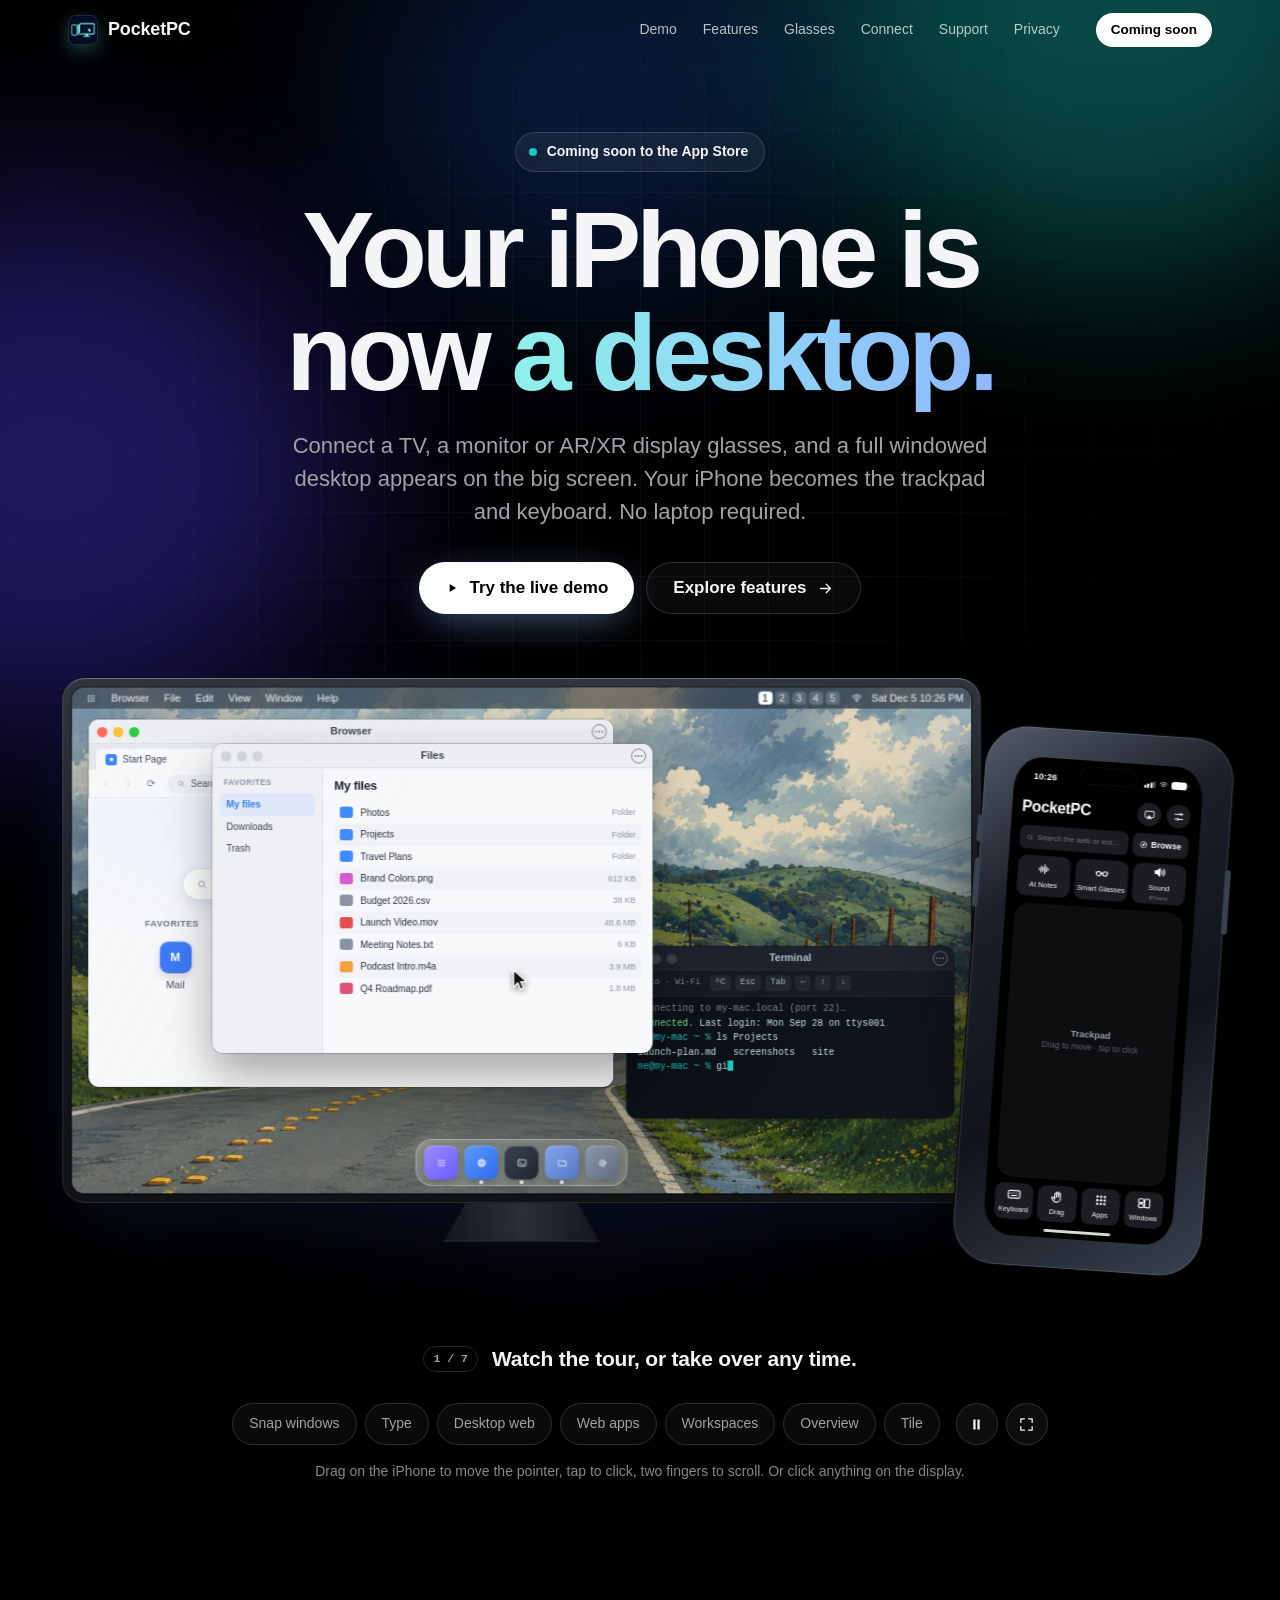
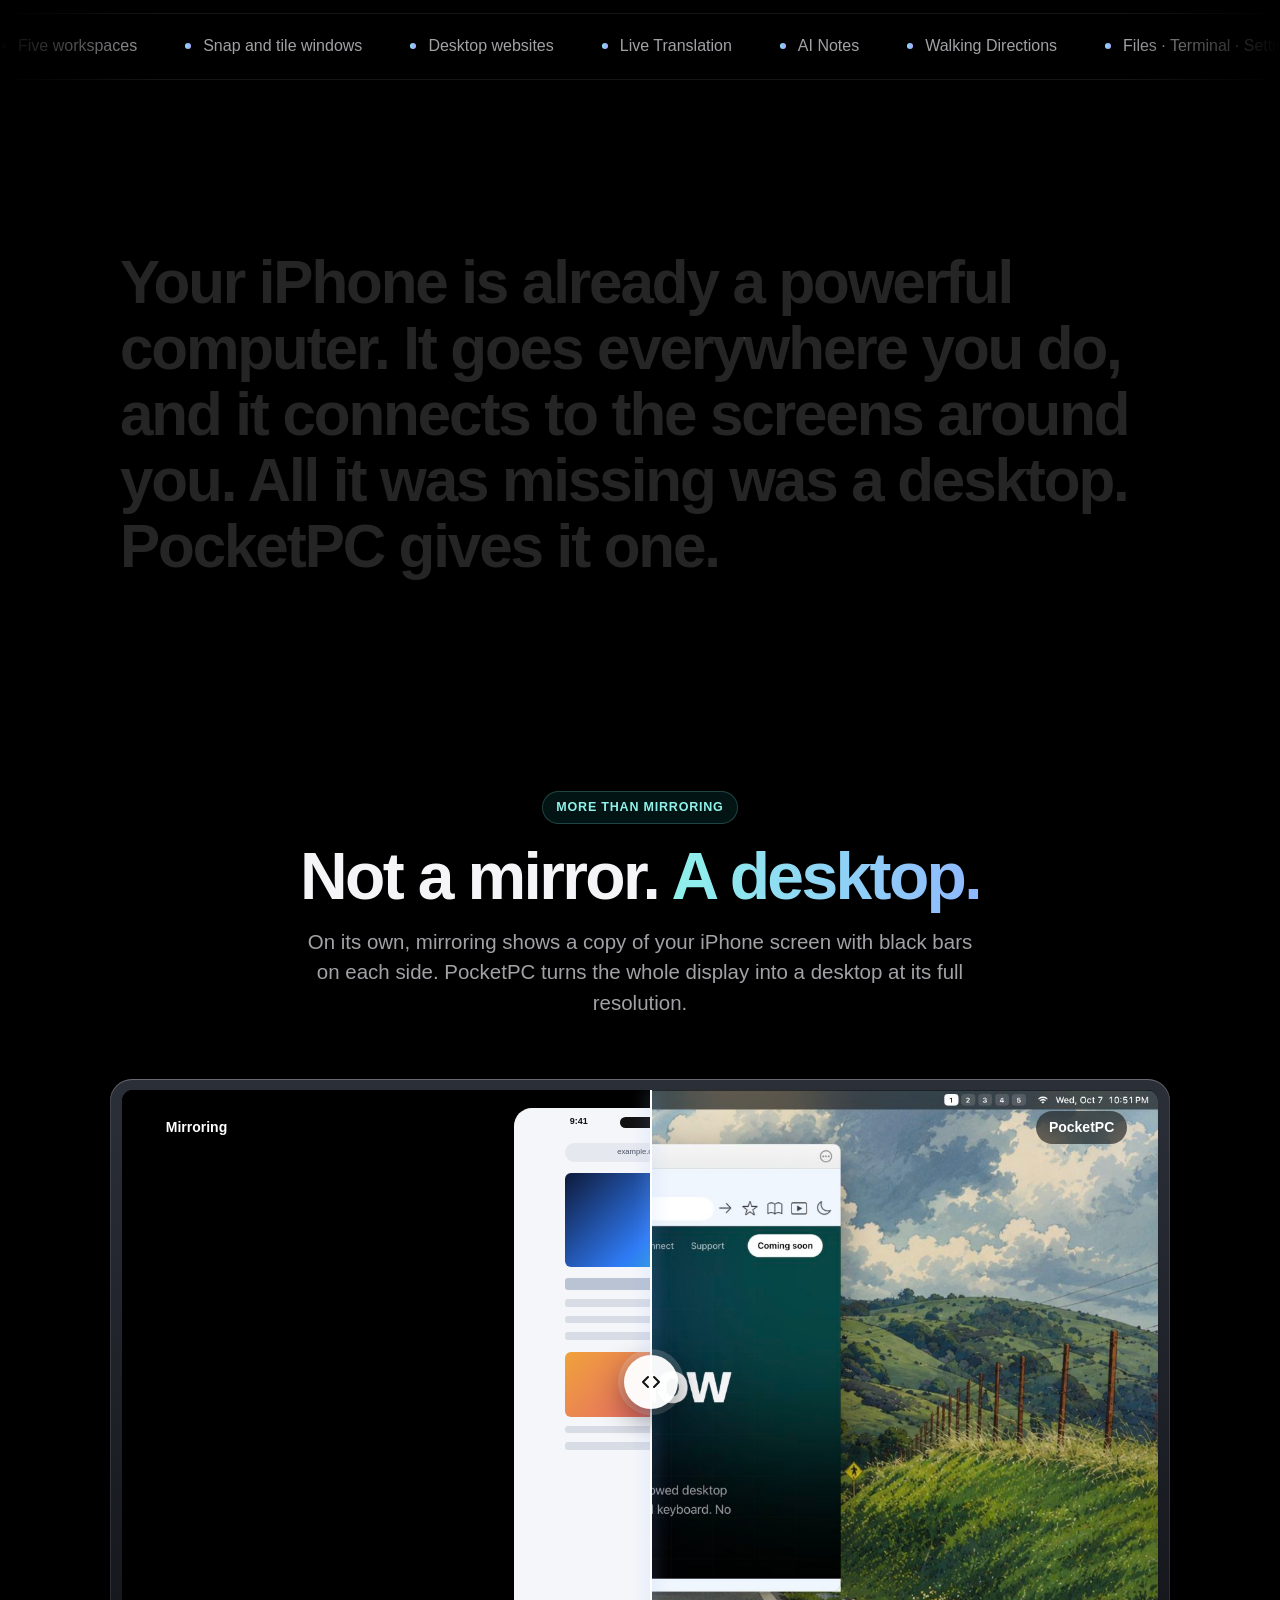
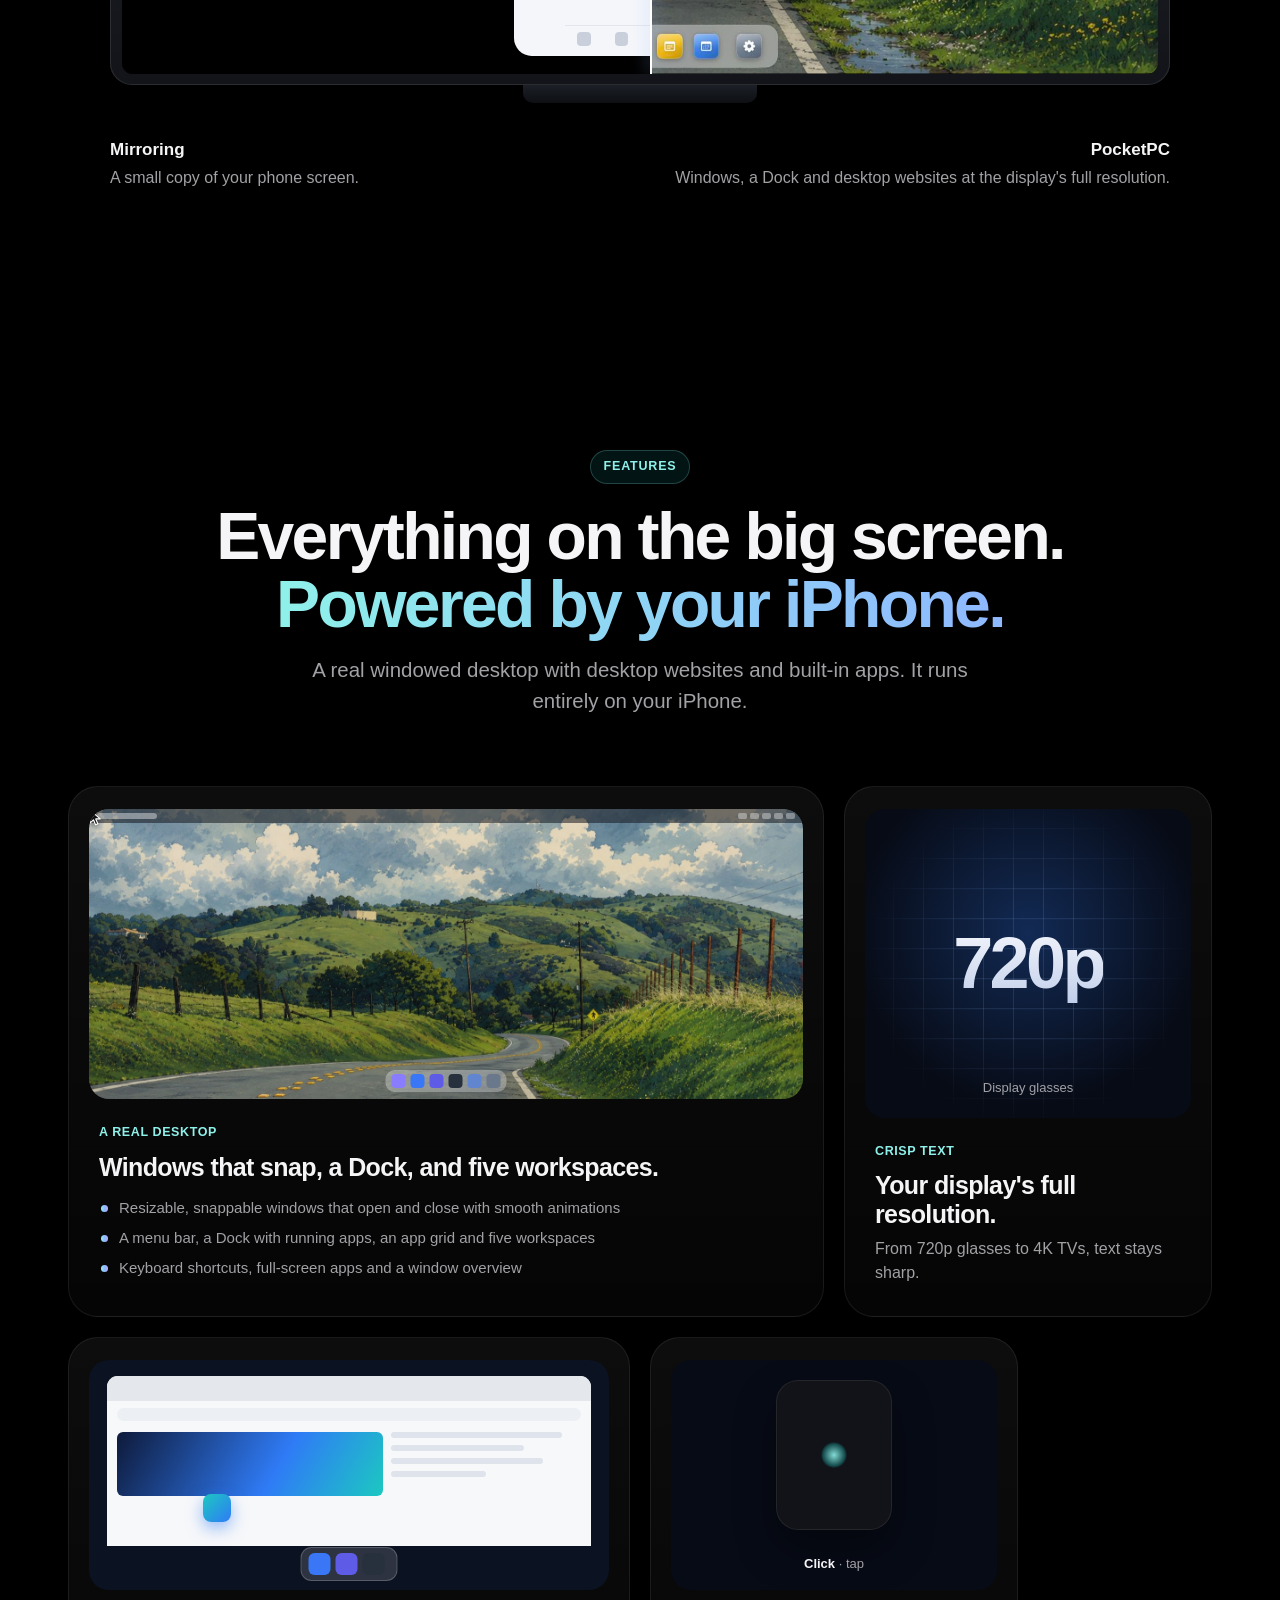
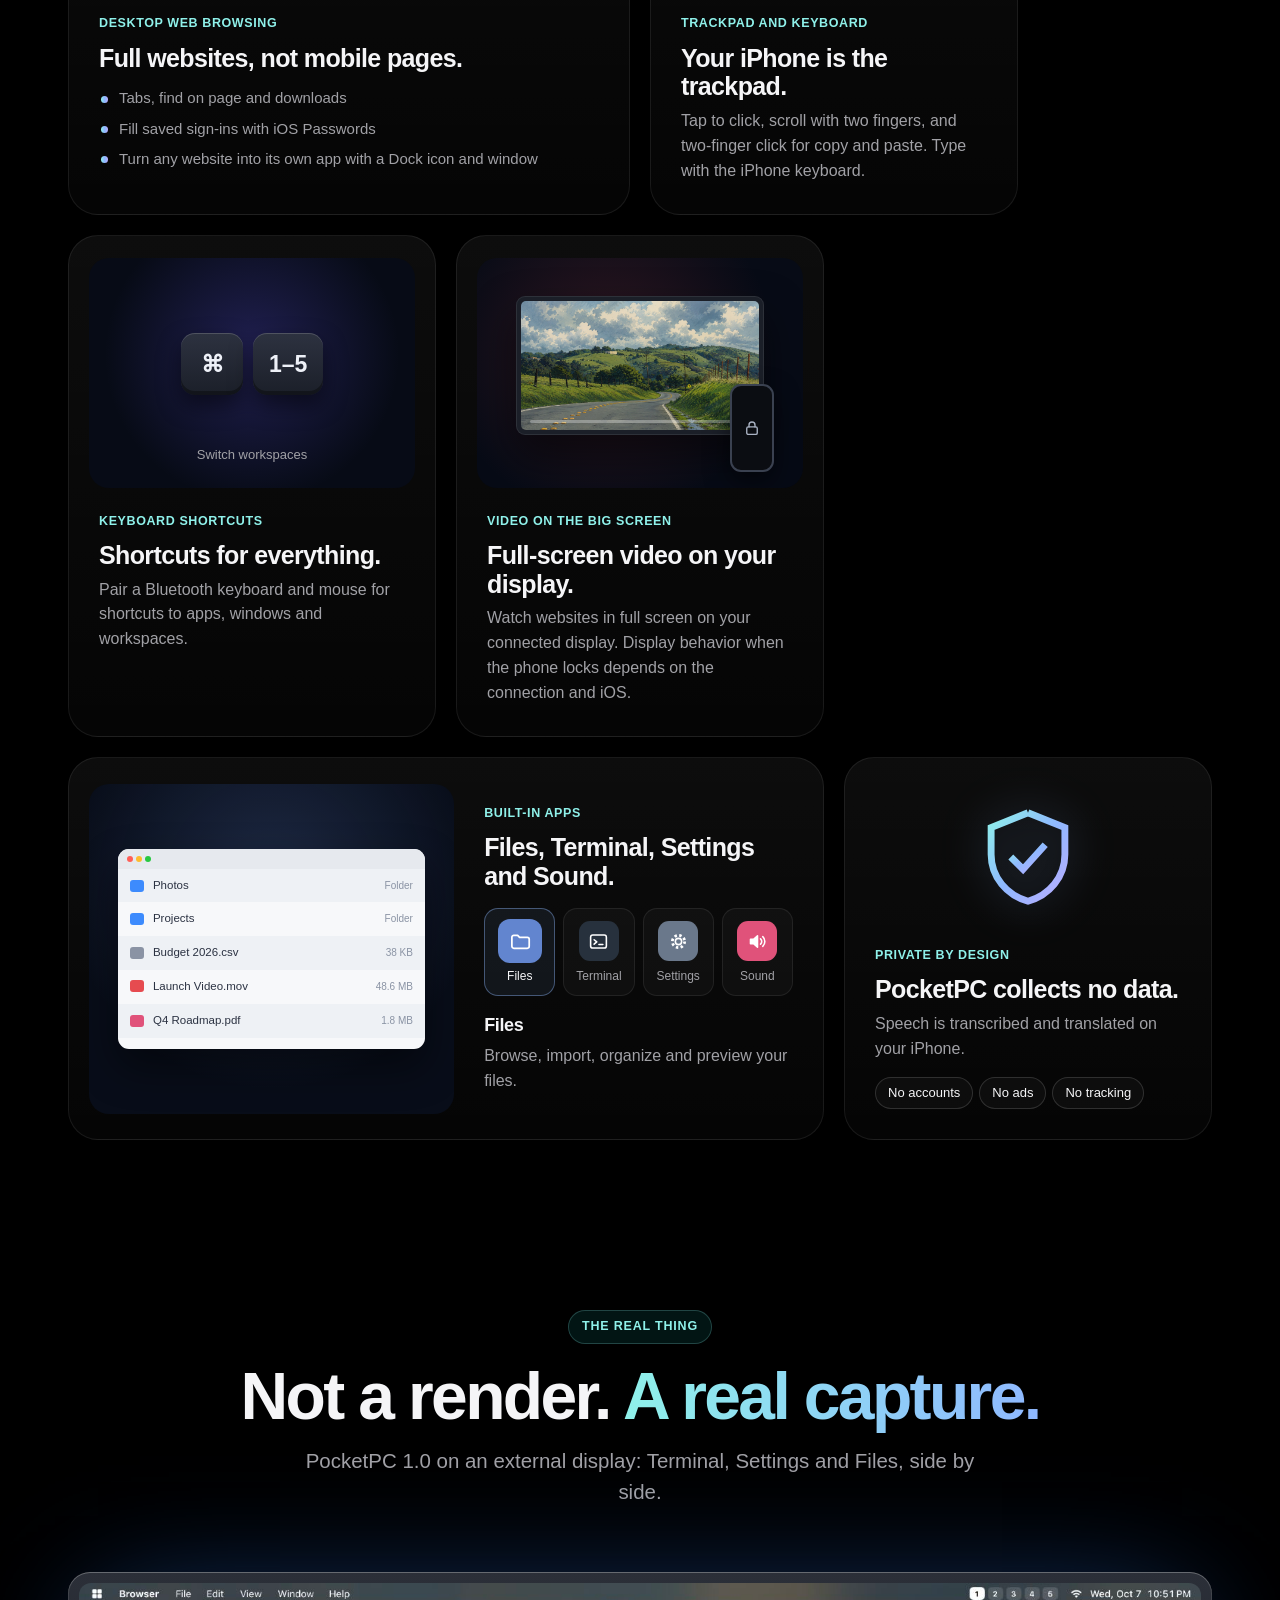
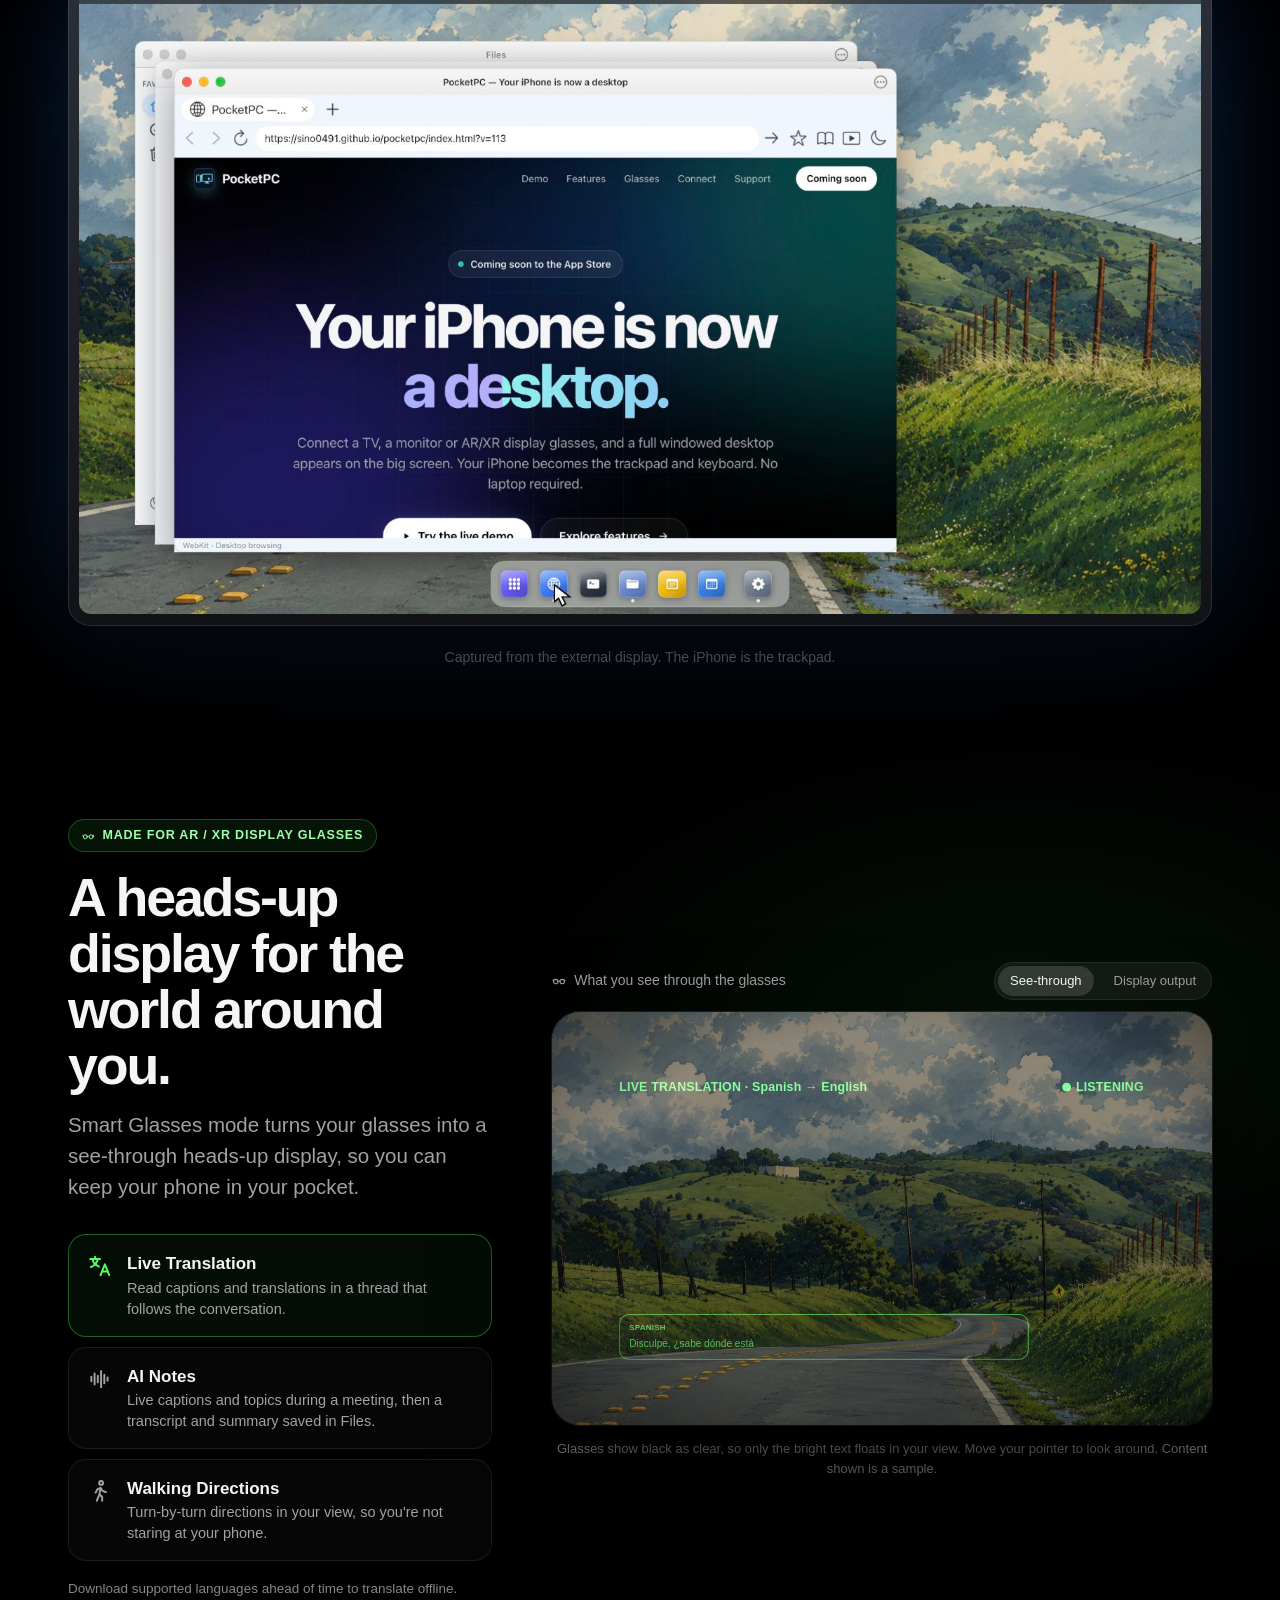
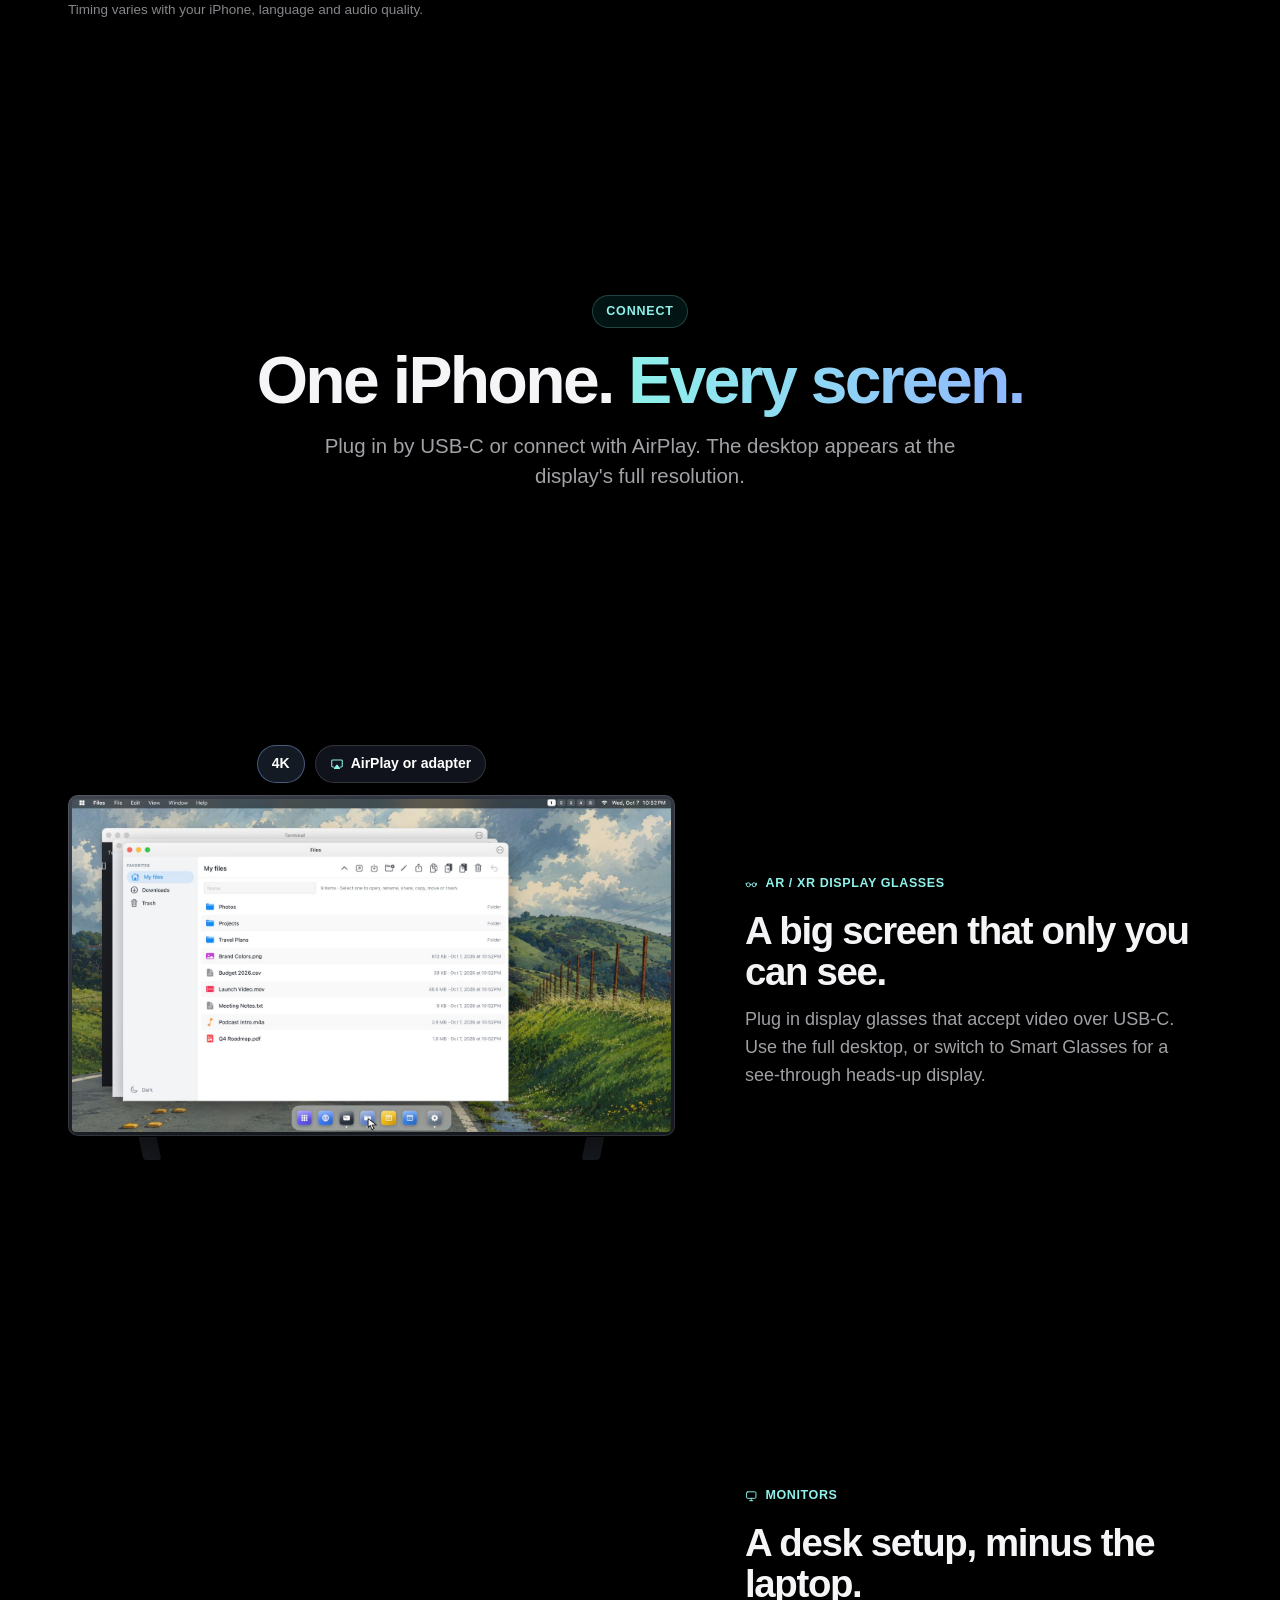
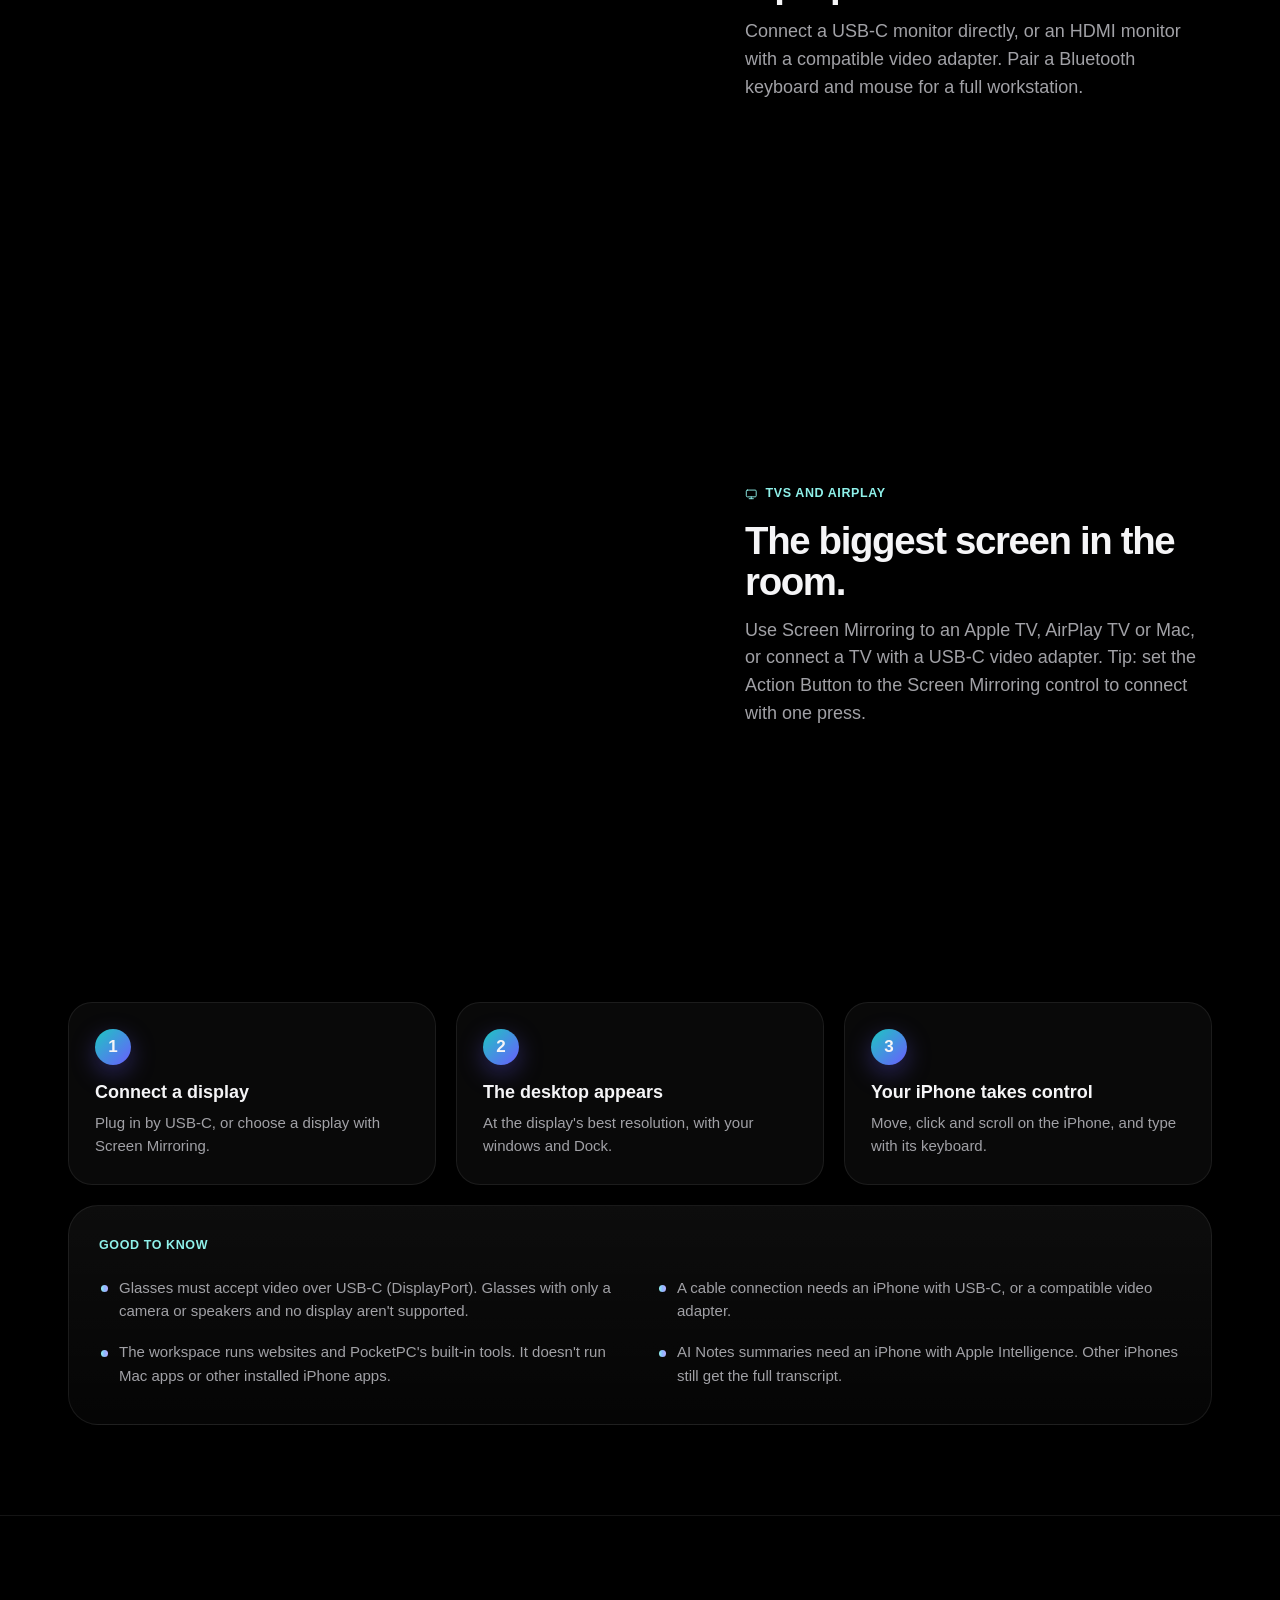
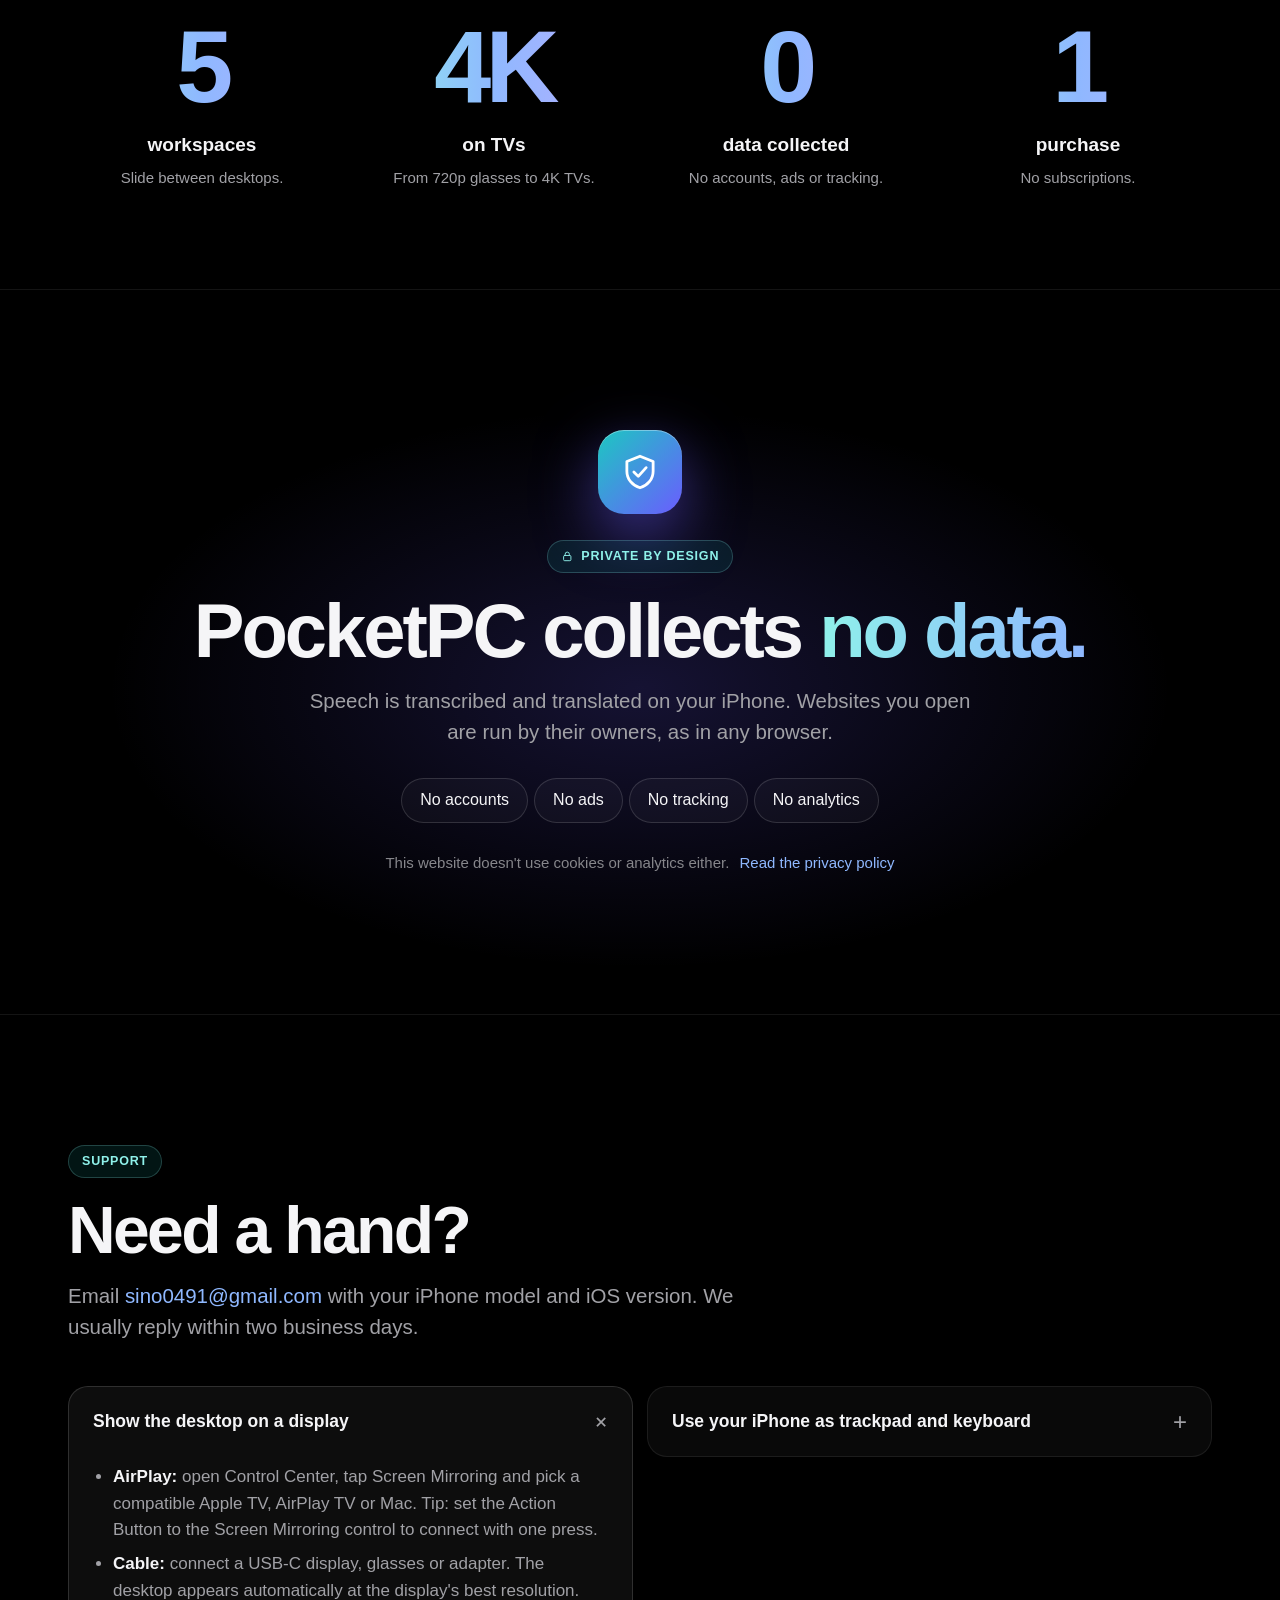
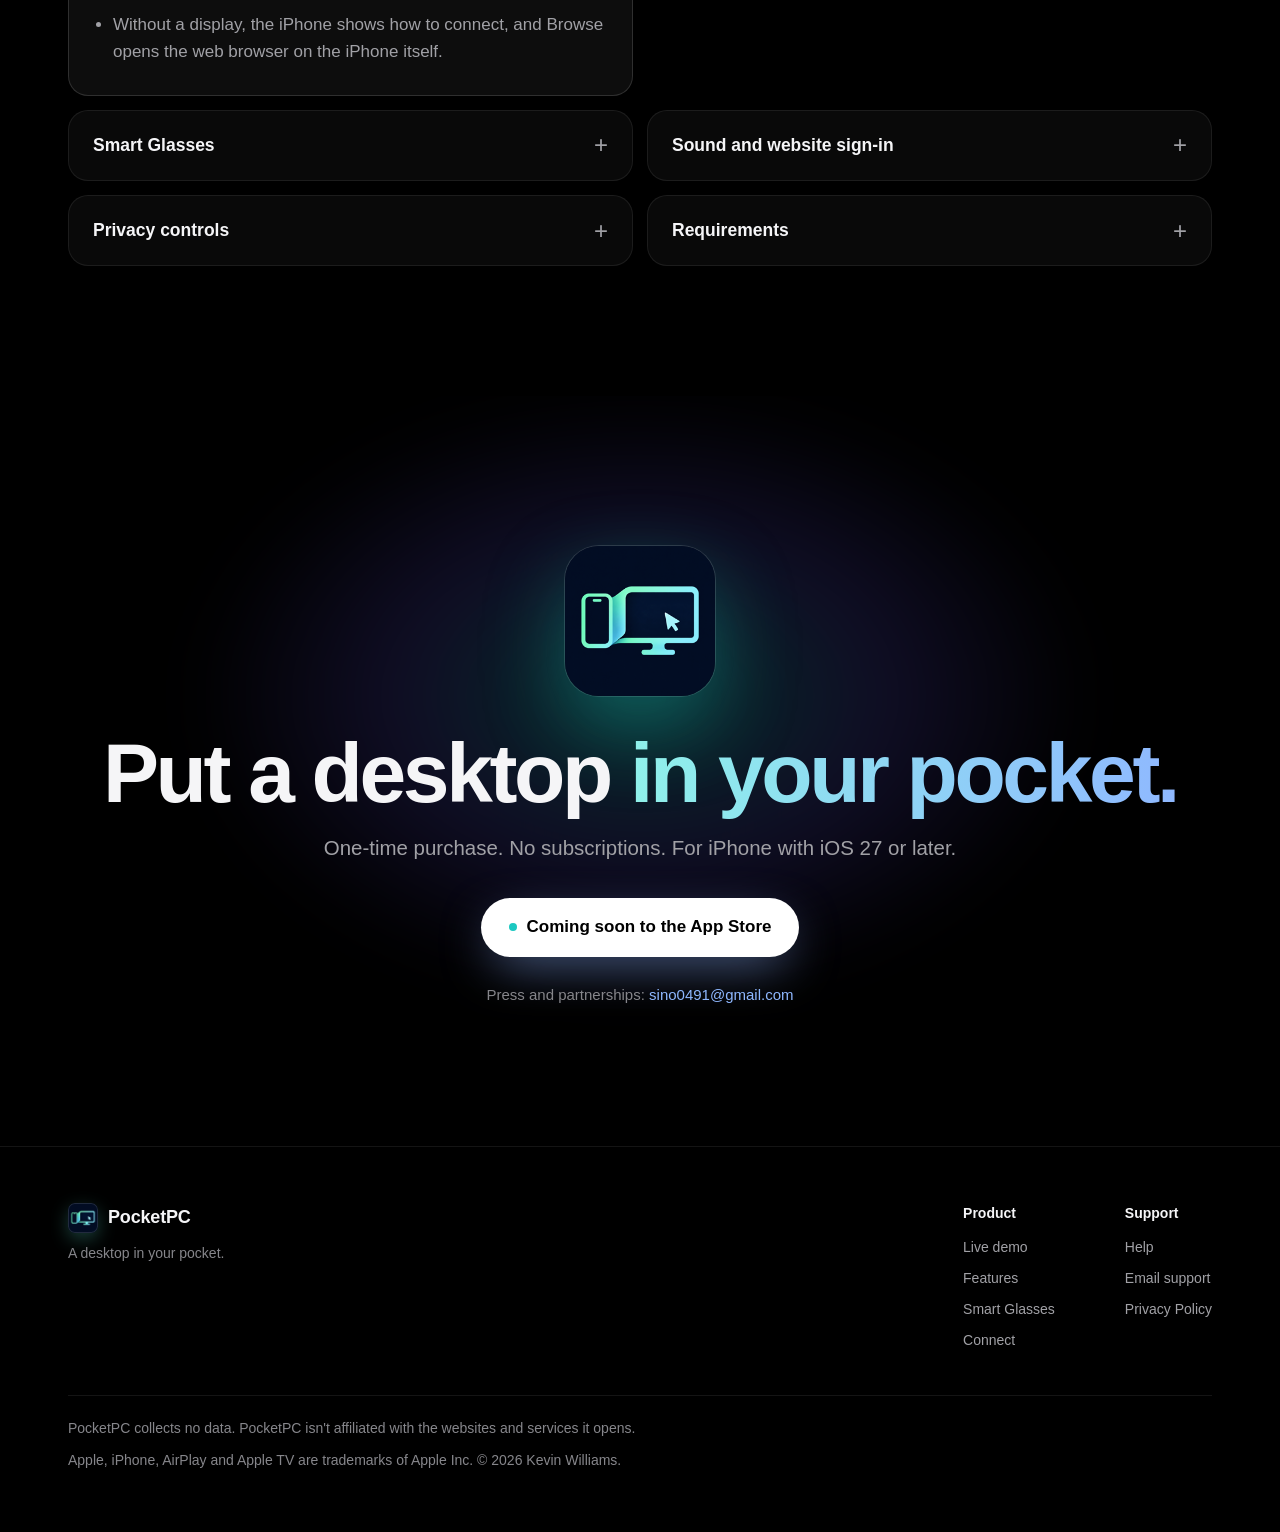
==== commit e253c6ed: "Refresh PocketPC screenshots for chat-free build 113" ====
--- a/index.html
+++ b/index.html
@@ -100,7 +100,7 @@
     </div>
   </div>
 
-  
+
 
   <div class="stage" id="demo">
     <div class="stage-glow" aria-hidden="true"></div>
@@ -229,7 +229,7 @@
               <div class="mp-tab"><i></i><i></i><i></i><i></i></div>
             </div>
           </div>
-          <div class="cmp-b"><img src="assets/capture-browser.jpg" width="1630" height="916" alt="PocketPC filling an external display: the Browser window showing a full desktop website above the Dock." loading="lazy" decoding="async"></div>
+          <div class="cmp-b"><img src="assets/capture-browser.jpg" width="1600" height="900" alt="PocketPC filling an external display: the Browser window showing a full desktop website above the Dock." loading="lazy" decoding="async"></div>
           <span class="cmp-lbl l">Mirroring</span><span class="cmp-lbl r">PocketPC</span>
           <div class="cmp-line" aria-hidden="true"></div>
           <button class="cmp-handle" id="cmpHandle" role="slider" aria-label="Compare mirroring with PocketPC" aria-valuemin="0" aria-valuemax="100" aria-valuenow="50"><svg viewBox="0 0 24 24"><path d="M9 7l-5 5 5 5M15 7l5 5-5 5"/></svg></button>
@@ -365,7 +365,7 @@
   <div class="wrap">
     <div class="capture" id="capture">
       <figure>
-        <div class="frame" id="capFrame"><img src="assets/capture-desktop.jpg" width="1630" height="920" loading="lazy" decoding="async" alt="PocketPC on an external display: Terminal, Settings and Files windows side by side above the Dock, on a countryside road wallpaper."></div>
+        <div class="frame" id="capFrame"><img src="assets/capture-desktop.jpg" width="1600" height="900" loading="lazy" decoding="async" alt="PocketPC on an external display: Browser and Files windows above the Dock, on a countryside road wallpaper."></div>
         <figcaption>Captured from the external display. The iPhone is the trackpad.</figcaption>
       </figure>
     </div>
@@ -408,7 +408,7 @@
     <div class="scrolly-media">
       <div class="dev-stage" id="devStage" data-stage="glasses">
         <div class="ds-world" aria-hidden="true"></div>
-        <div class="ds-screen"><img src="assets/capture-mixed.jpg" width="1630" height="916" alt="" loading="lazy" decoding="async"><i class="ds-glare"></i></div>
+        <div class="ds-screen"><img src="assets/capture-mixed.jpg" width="1600" height="900" alt="" loading="lazy" decoding="async"><i class="ds-glare"></i></div>
         <svg class="ds-glasses" viewBox="0 0 600 170" aria-hidden="true"><path d="M20 40 C 20 20, 40 14, 70 14 L 250 14 C 272 14, 282 24, 286 40 C 292 52, 308 52, 314 40 C 318 24, 328 14, 350 14 L 530 14 C 560 14, 580 20, 580 40 L 574 100 C 570 136, 548 156, 506 156 L 398 156 C 356 156, 334 132, 324 96 C 318 76, 282 76, 276 96 C 266 132, 244 156, 202 156 L 94 156 C 52 156, 30 136, 26 100 Z" fill="none" stroke="rgba(190,205,235,.85)" stroke-width="9" stroke-linejoin="round"/><path d="M20 40 L 0 30 M580 40 L 600 30" stroke="rgba(190,205,235,.85)" stroke-width="9" stroke-linecap="round"/></svg>
         <div class="ds-stand" aria-hidden="true"></div>
         <div class="ds-feet" aria-hidden="true"><i></i><i></i></div>
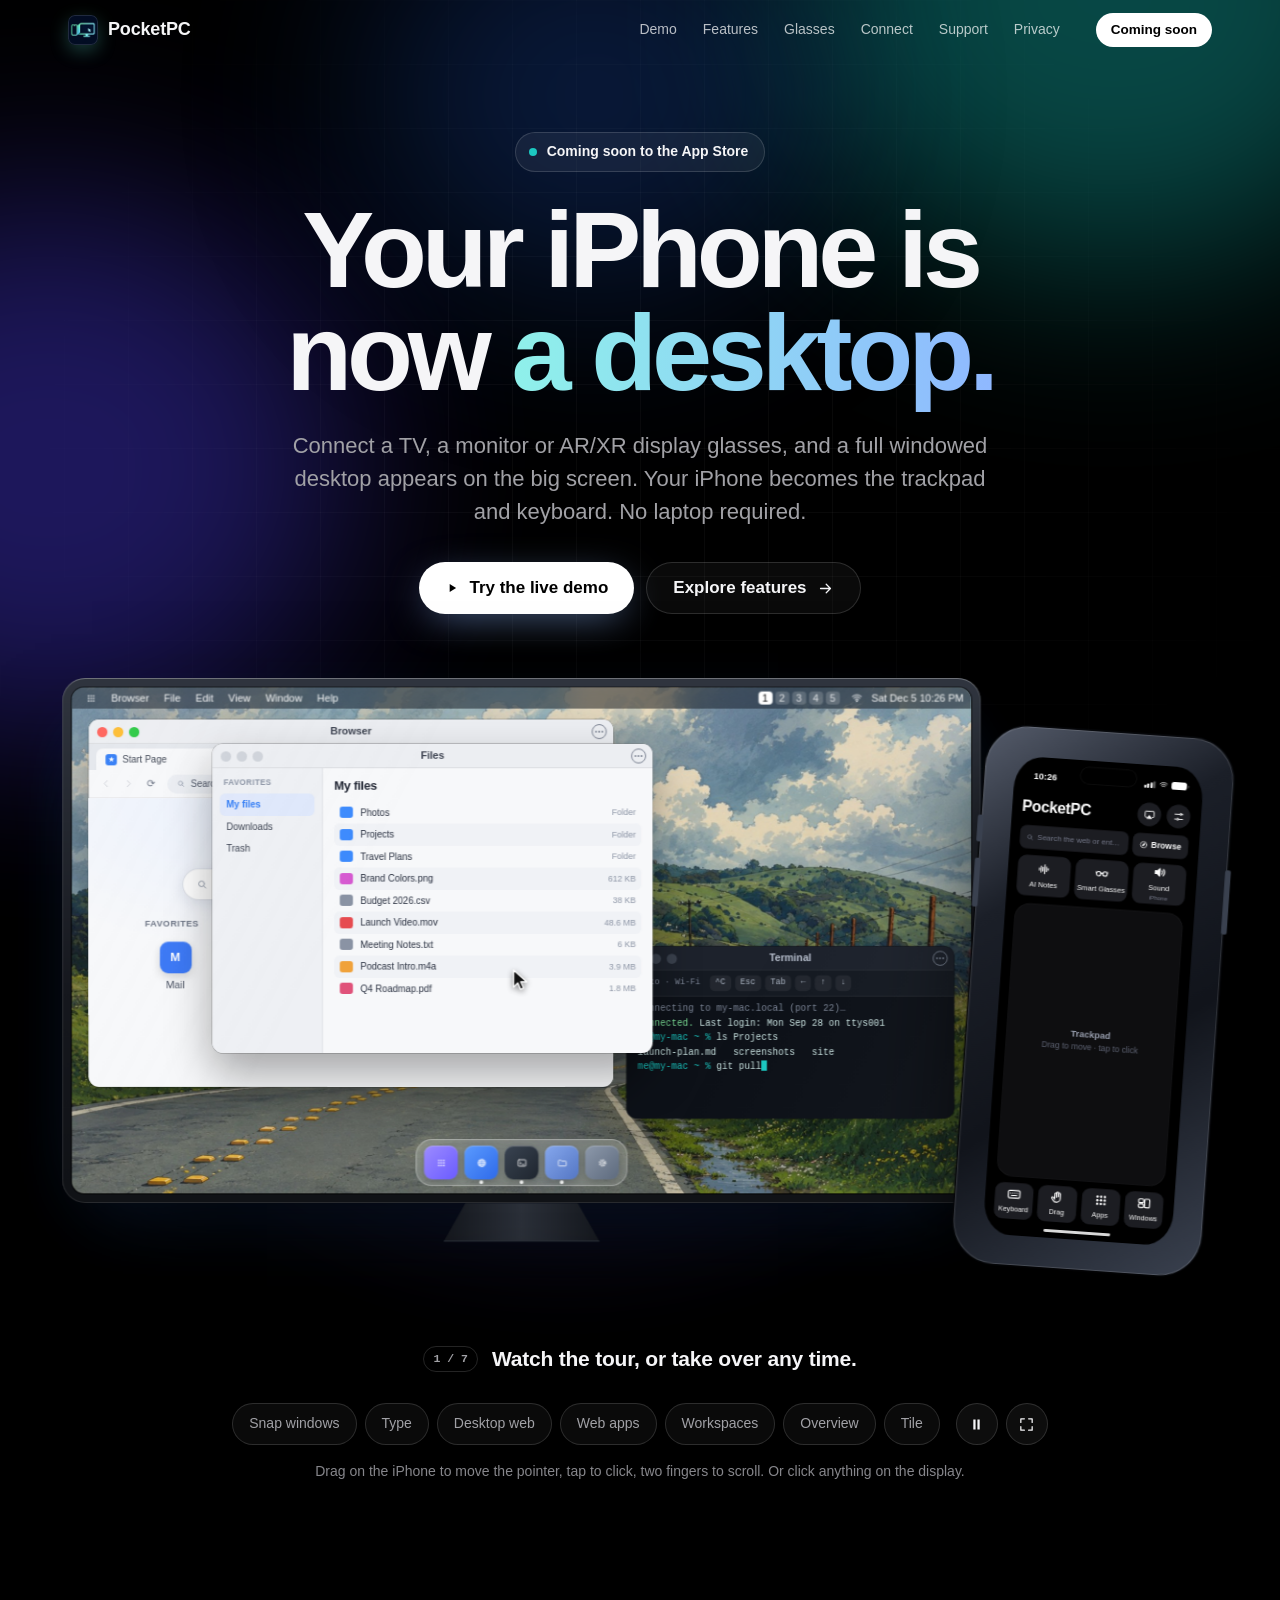
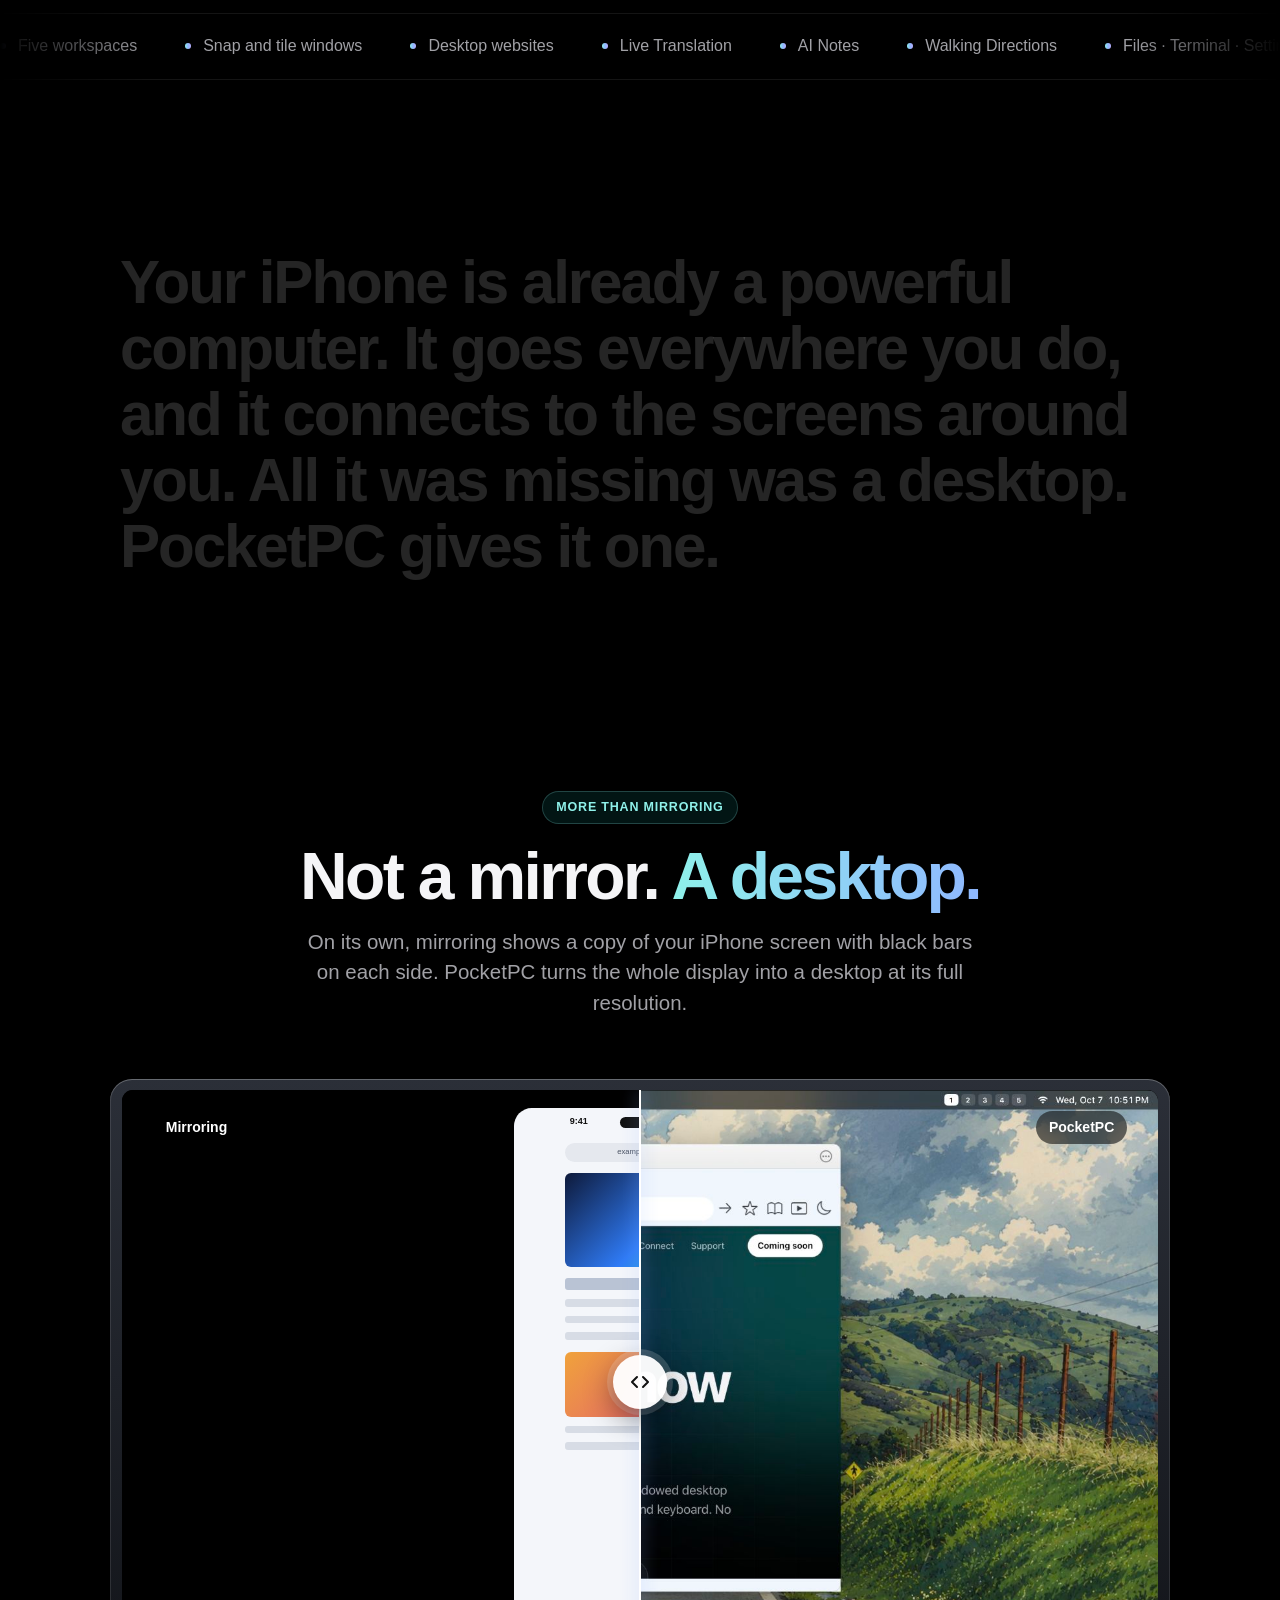
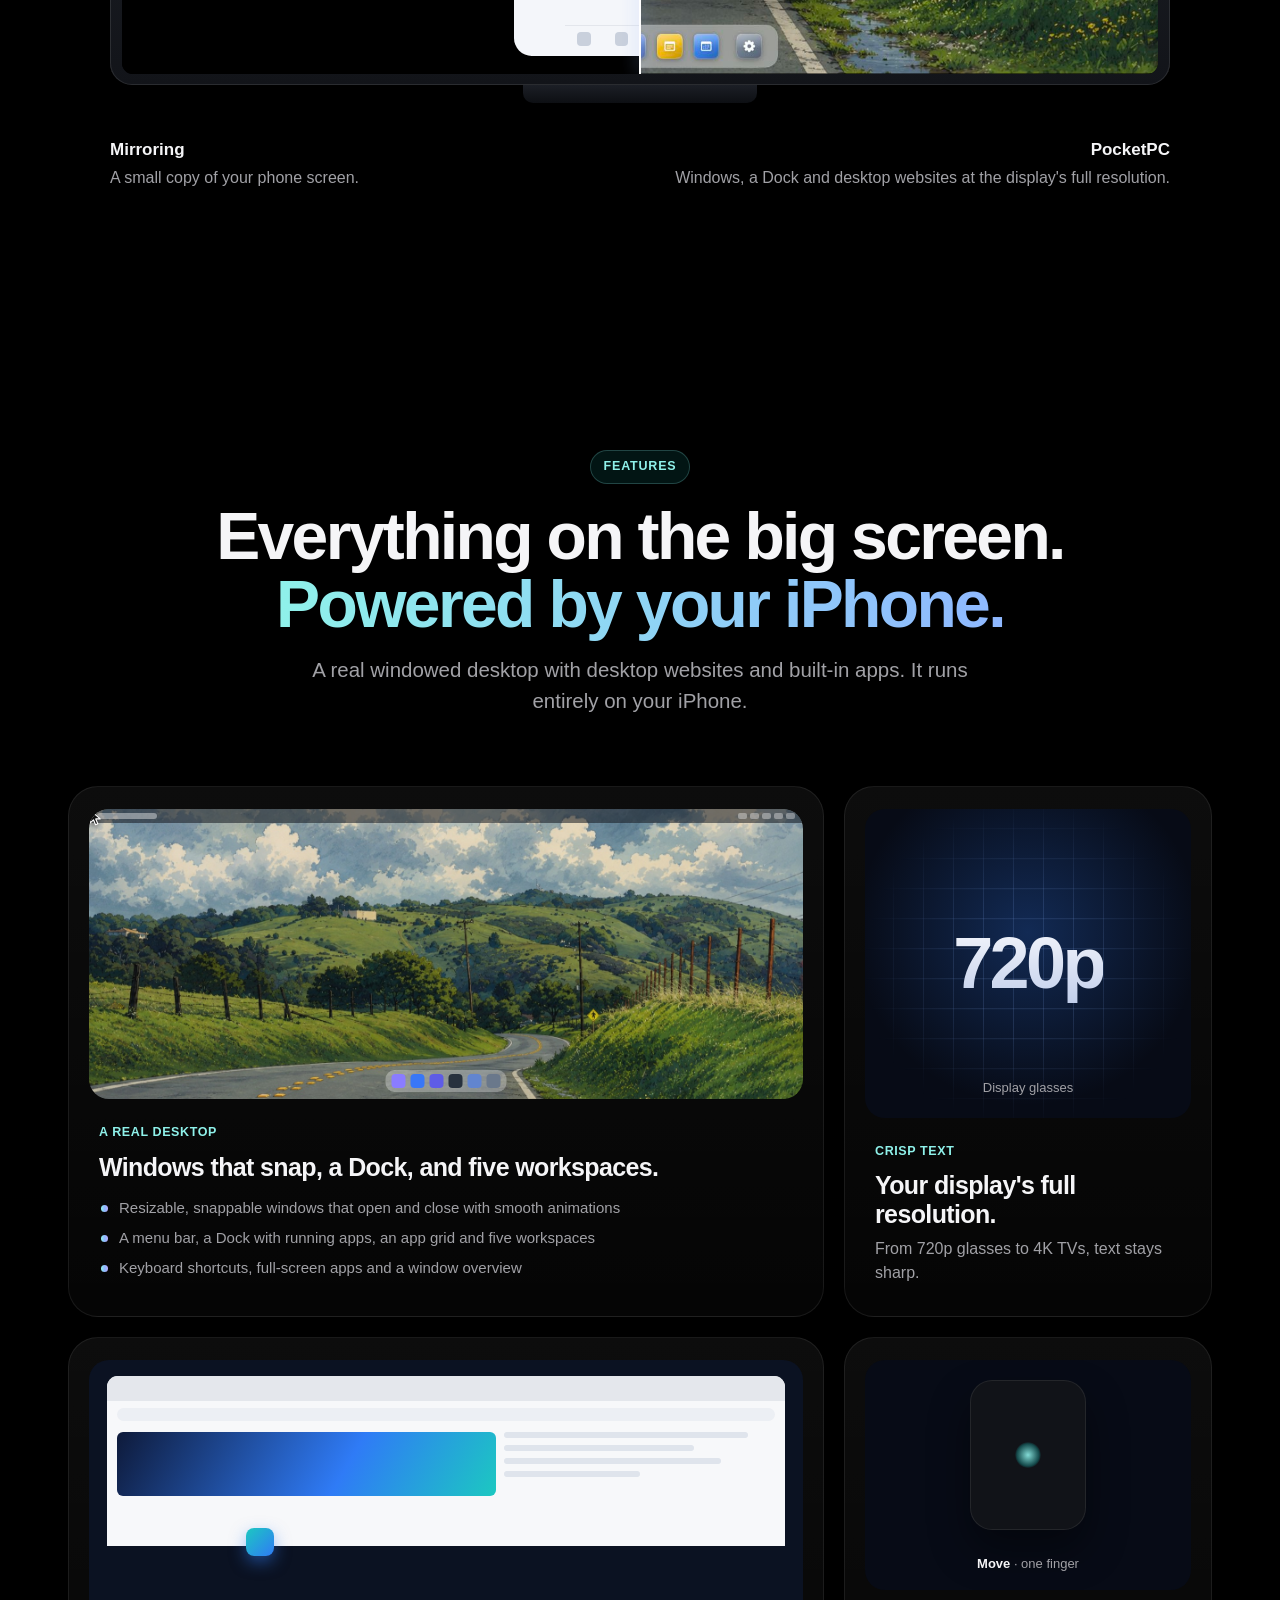
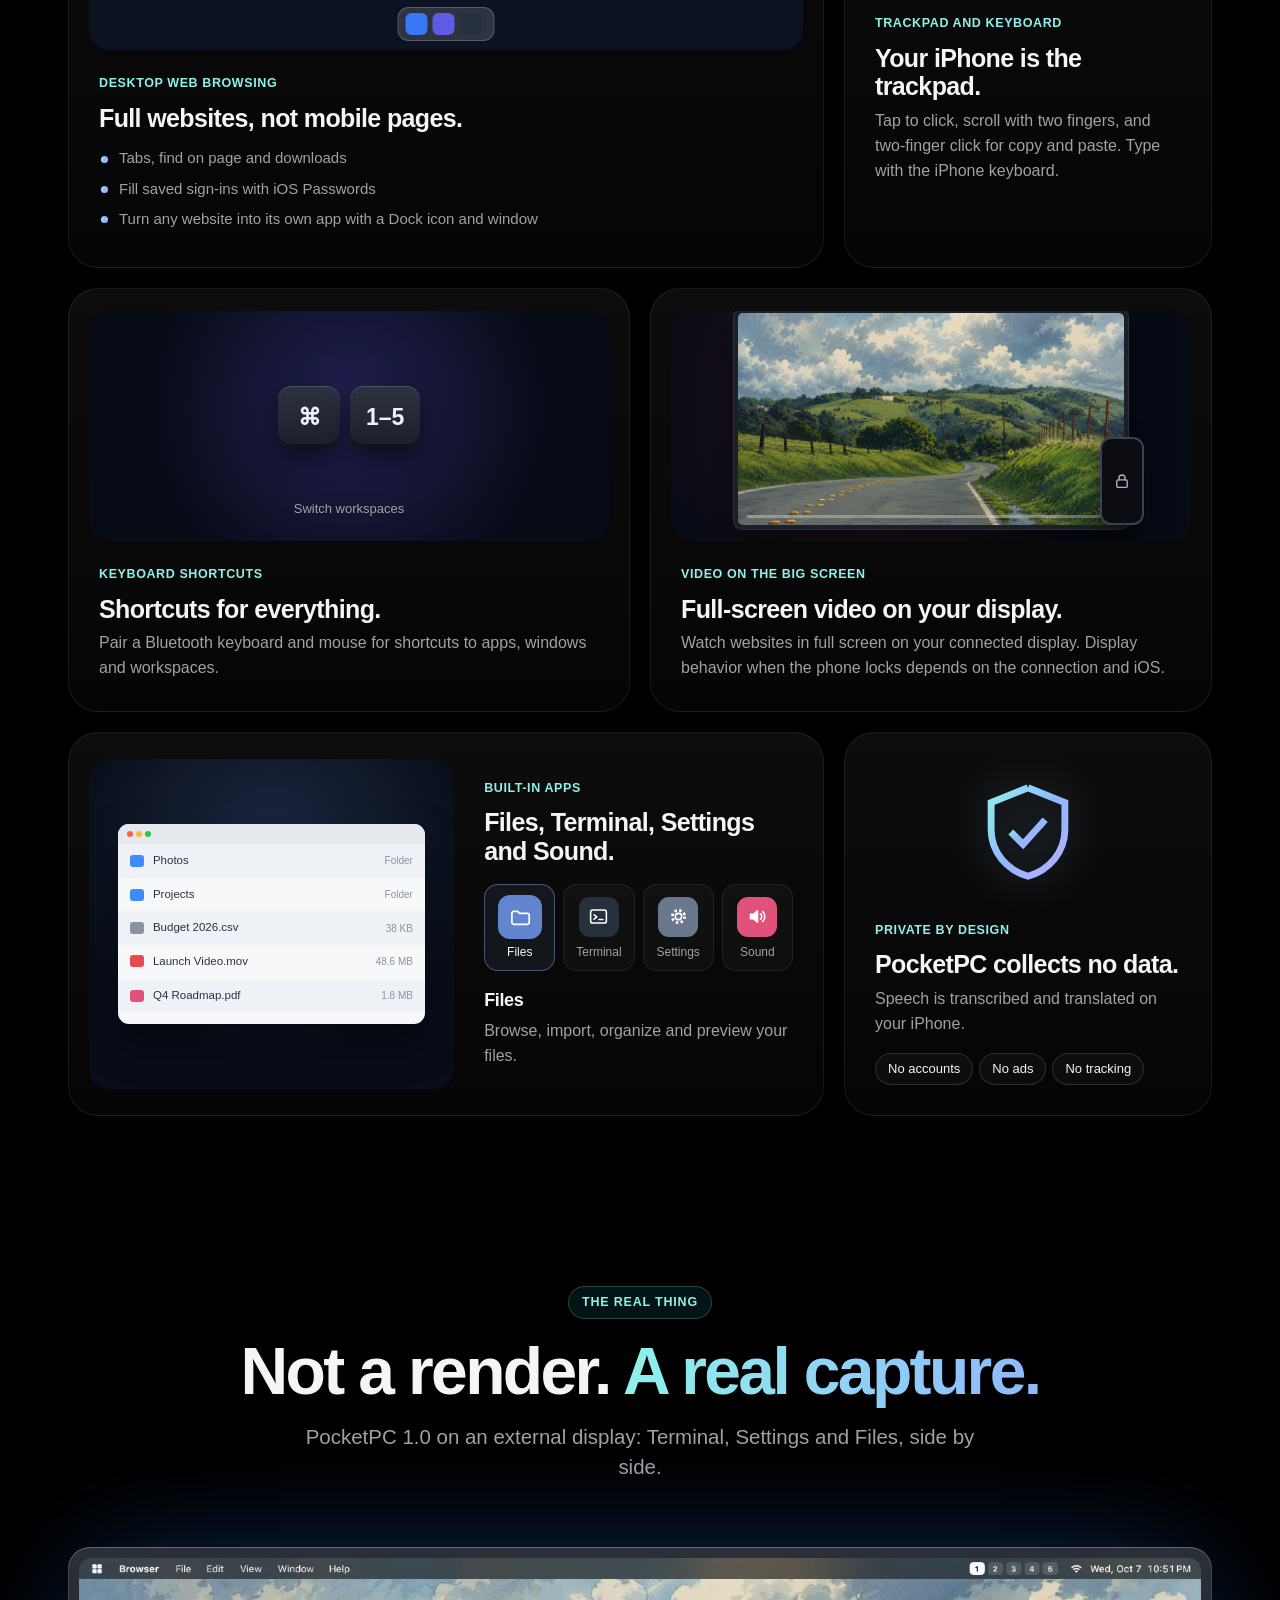
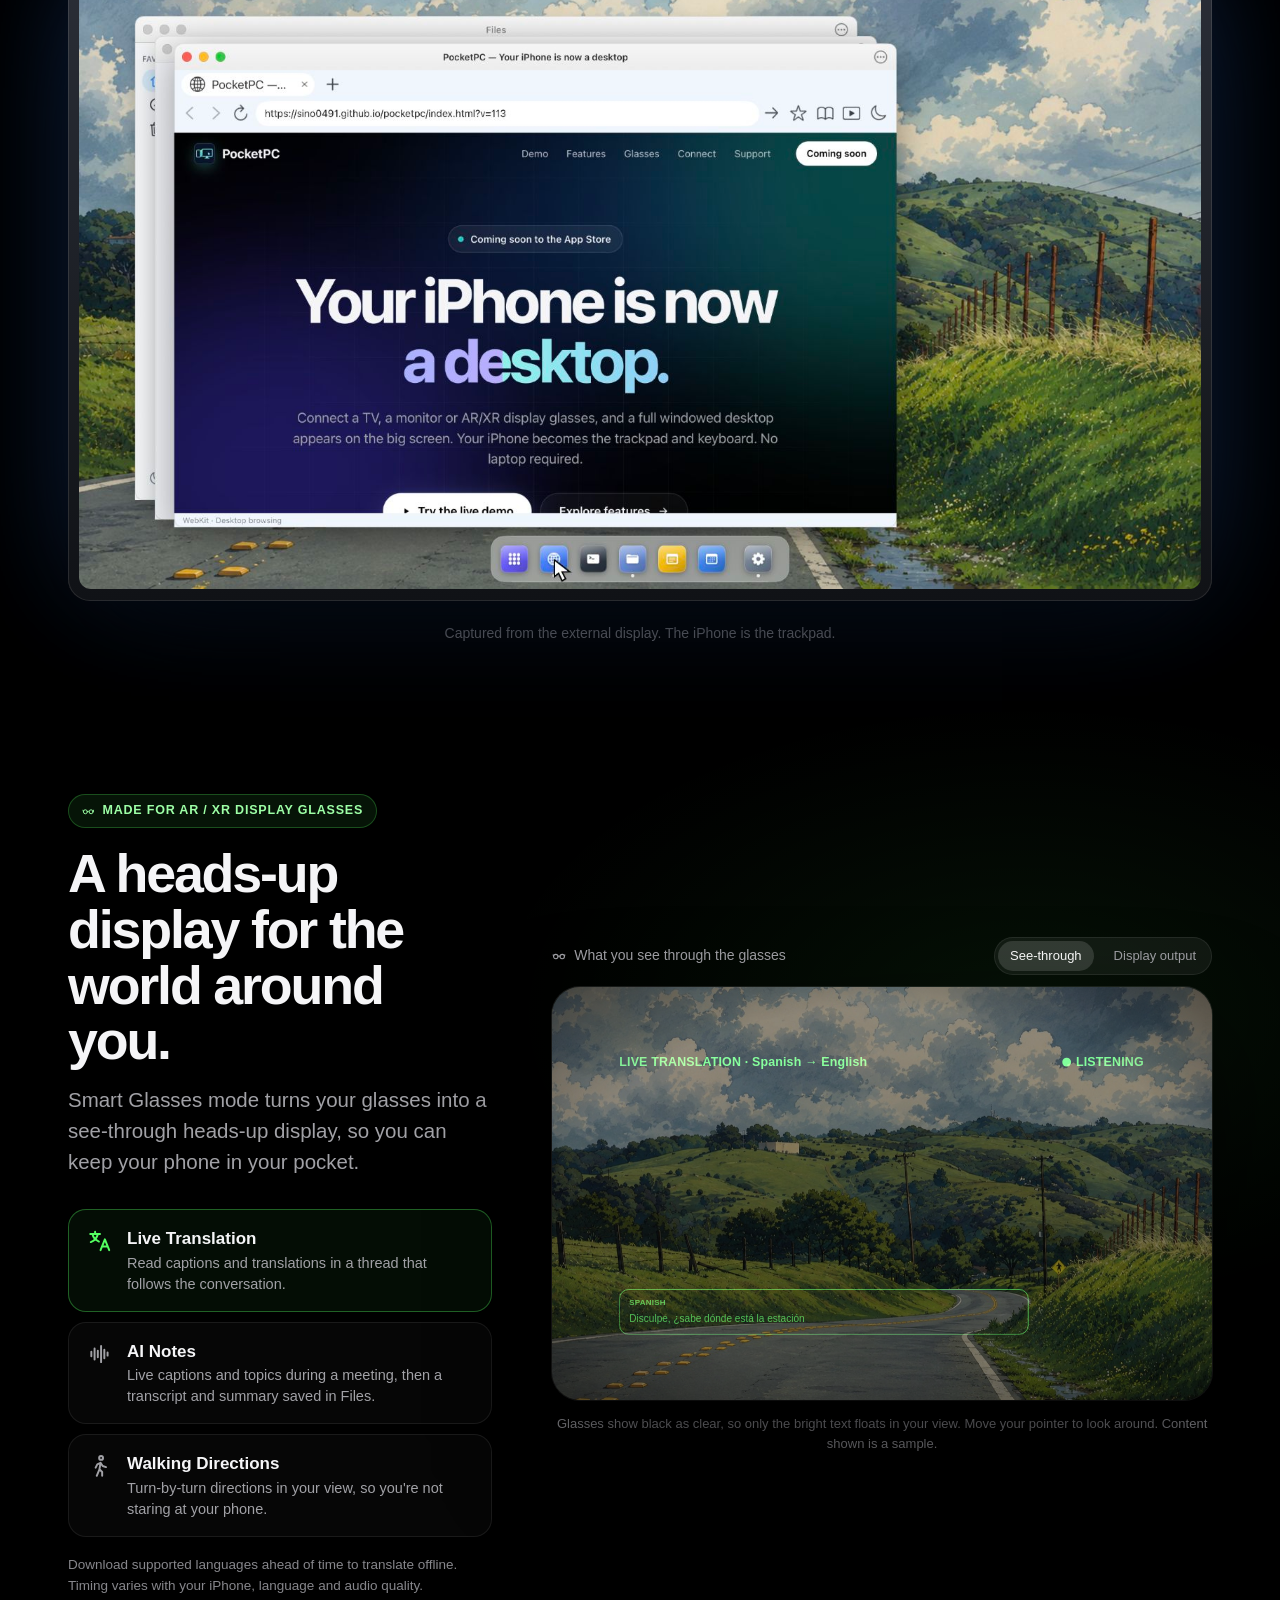
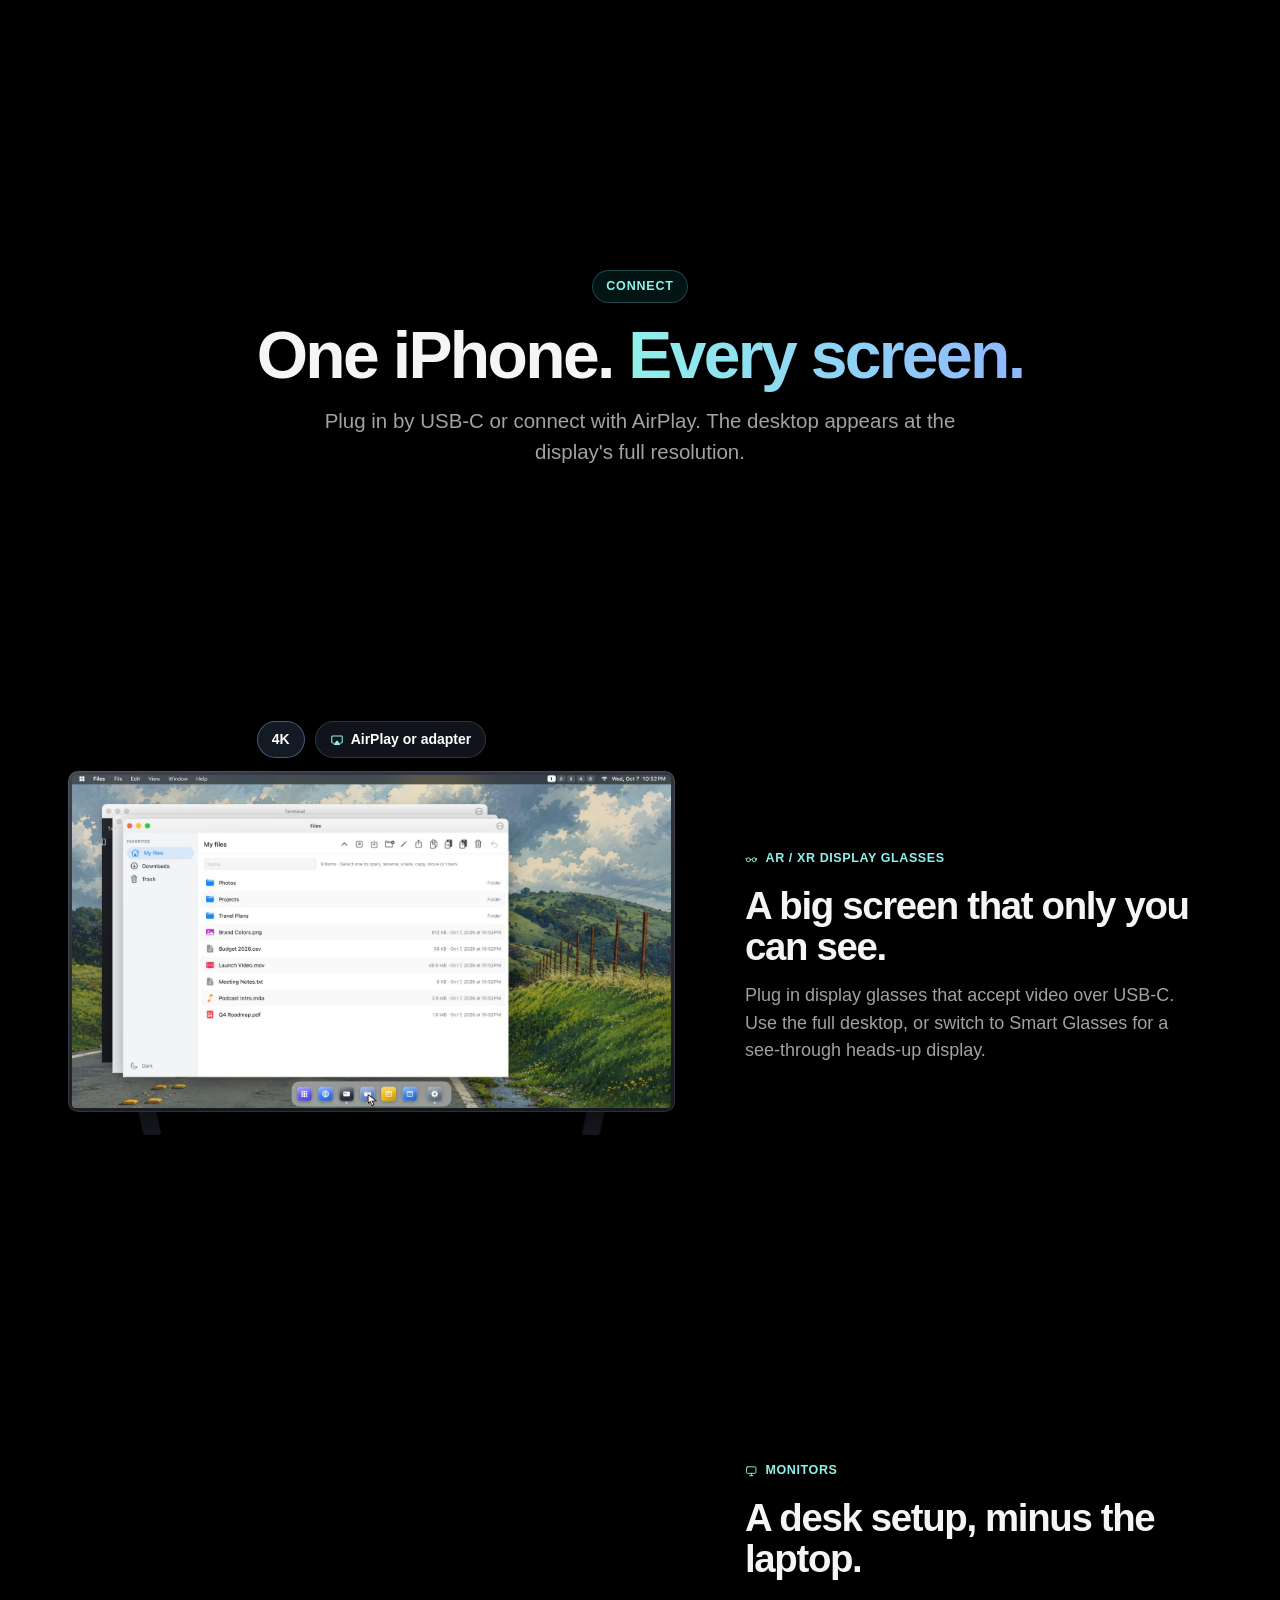
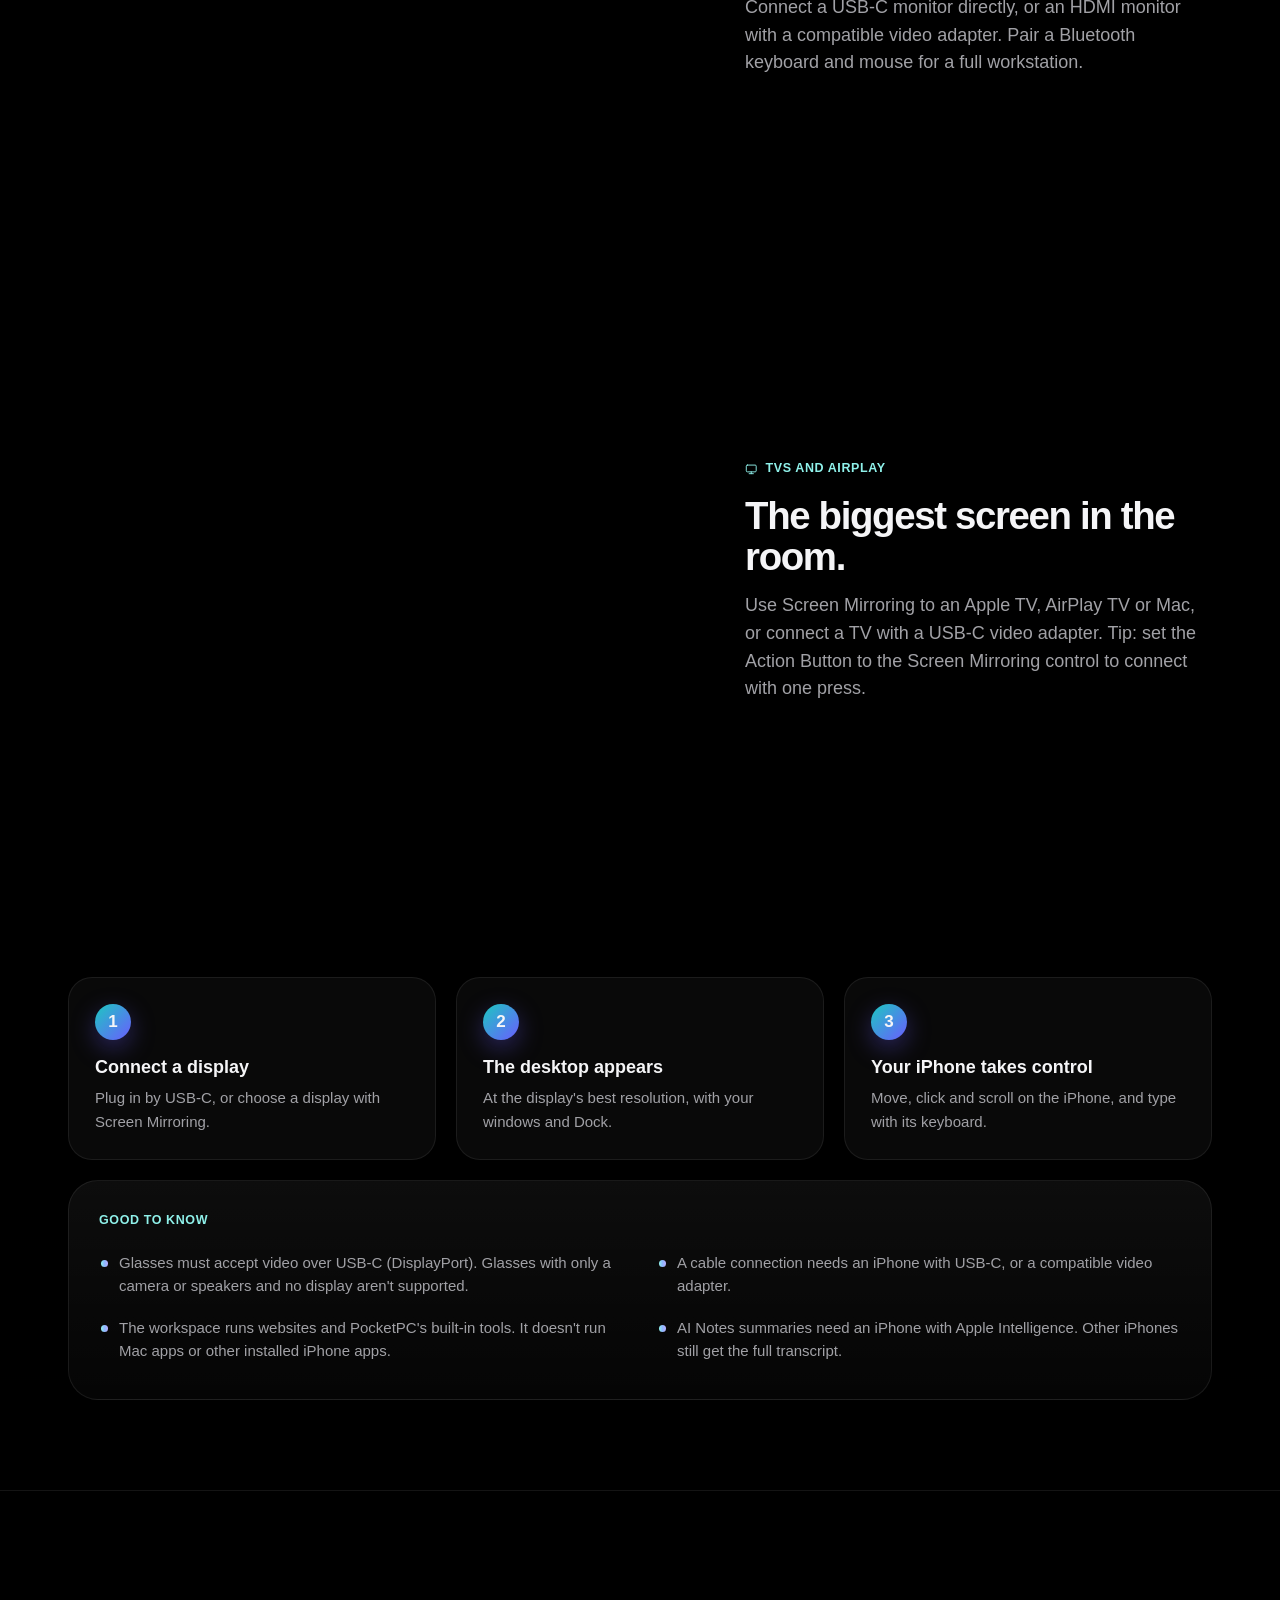
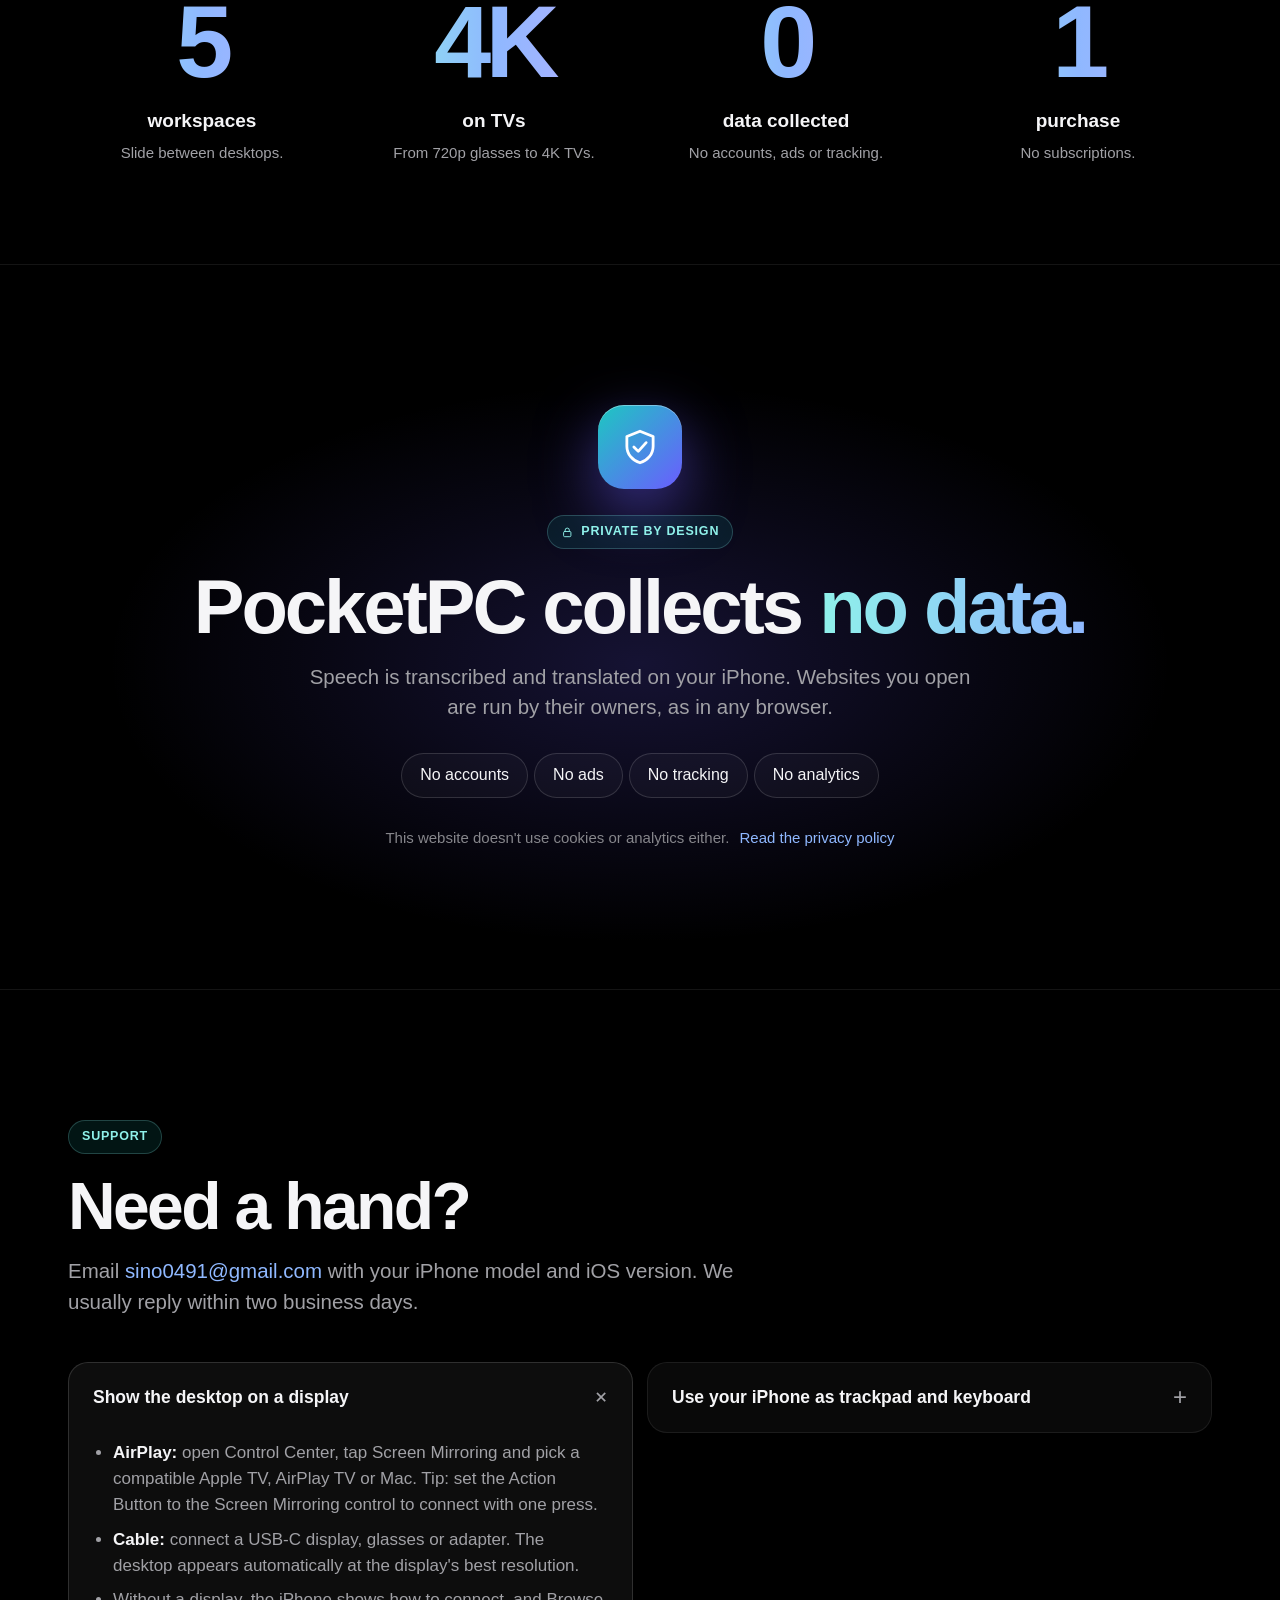
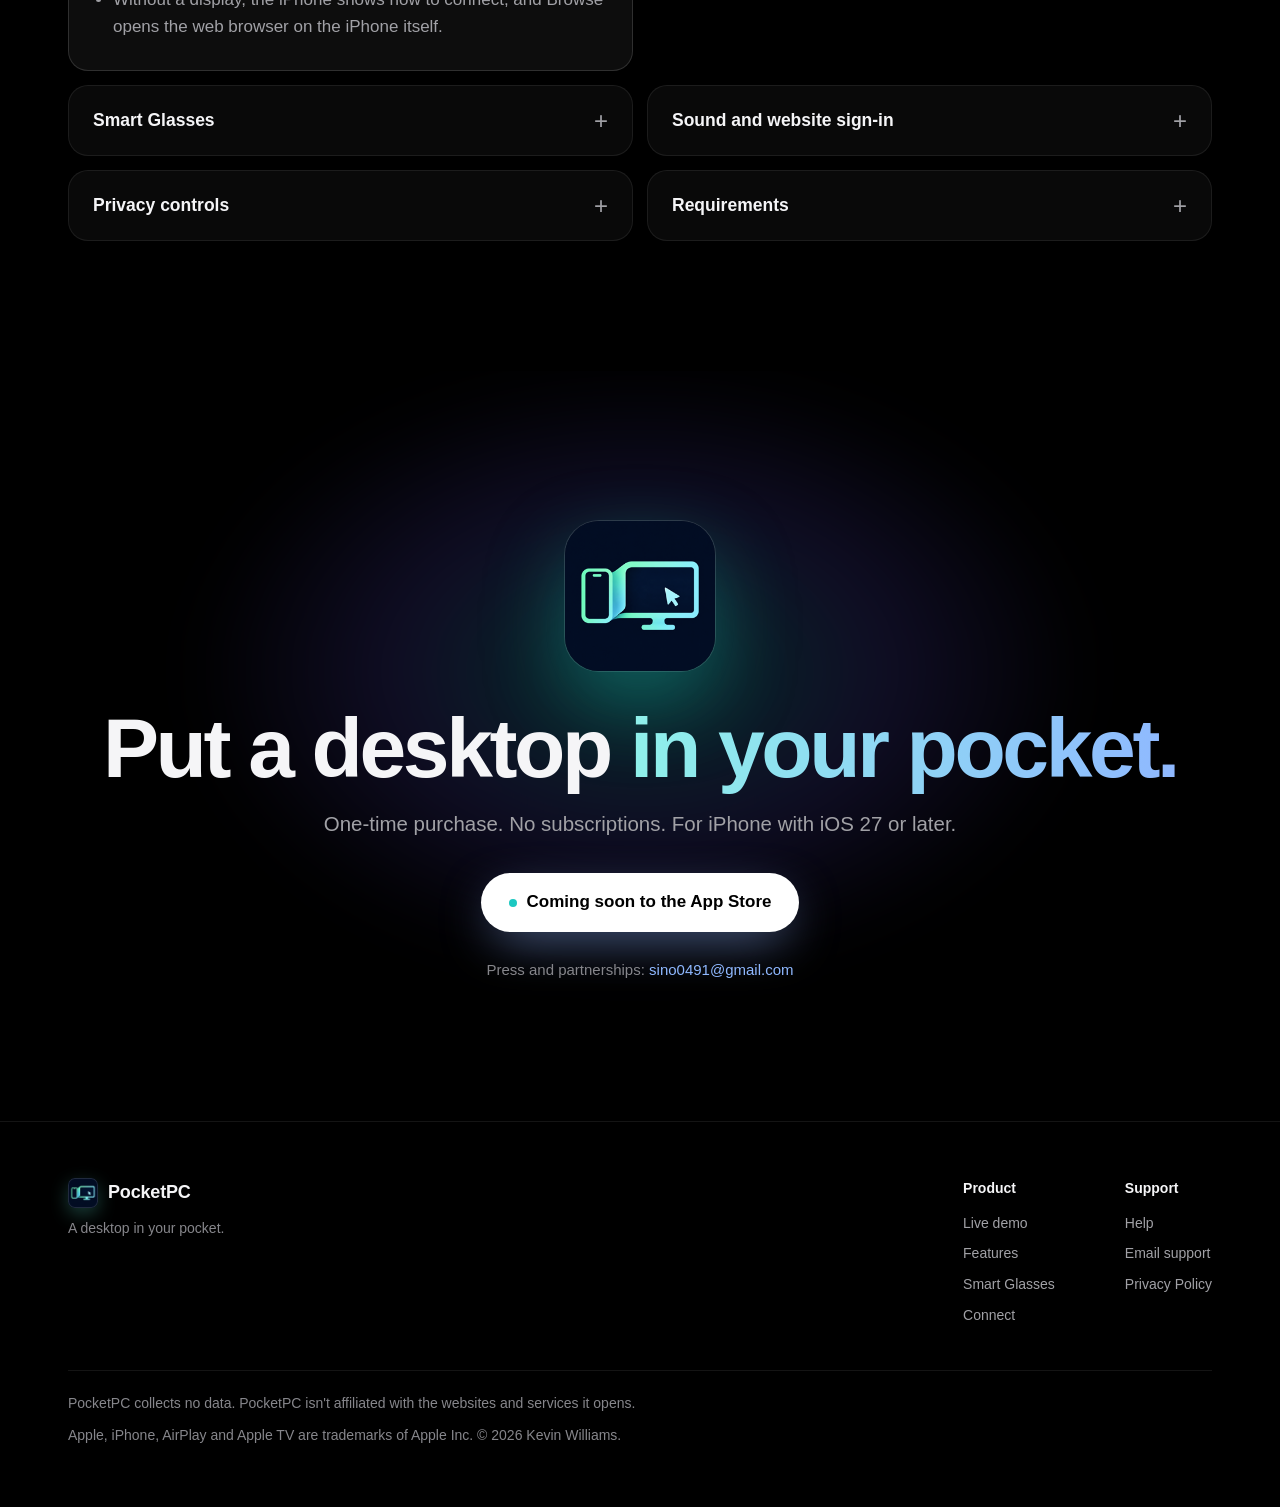
==== commit 92979fde: "Remove remaining AI Chats traces from site styles and social image - Social preview image: hero copy" ====
--- a/index.html
+++ b/index.html
@@ -35,7 +35,6 @@
   </defs>
   <symbol id="i-apps" viewBox="0 0 24 24"><g fill="currentColor" stroke="none"><circle cx="6" cy="6" r="1.9"/><circle cx="12" cy="6" r="1.9"/><circle cx="18" cy="6" r="1.9"/><circle cx="6" cy="12" r="1.9"/><circle cx="12" cy="12" r="1.9"/><circle cx="18" cy="12" r="1.9"/><circle cx="6" cy="18" r="1.9"/><circle cx="12" cy="18" r="1.9"/><circle cx="18" cy="18" r="1.9"/></g></symbol>
   <symbol id="i-globe" viewBox="0 0 24 24"><circle cx="12" cy="12" r="8.5"/><ellipse cx="12" cy="12" rx="3.8" ry="8.5"/><path d="M3.5 12h17M5 7.5h14M5 16.5h14"/></symbol>
-  <symbol id="i-chat" viewBox="0 0 24 24"><path d="M4 4.5h10a2 2 0 0 1 2 2v5a2 2 0 0 1-2 2H9l-4 3v-3H4a2 2 0 0 1-2-2v-5a2 2 0 0 1 2-2z"/><path d="M19 8.5h1a2 2 0 0 1 2 2v5a2 2 0 0 1-2 2h-1v3l-4-3h-3a2 2 0 0 1-1.7-1"/></symbol>
   <symbol id="i-term" viewBox="0 0 24 24"><rect x="3" y="4.5" width="18" height="15" rx="2.5"/><path d="M7 10l3 2.5L7 15M12.5 15.5H17"/></symbol>
   <symbol id="i-folder" viewBox="0 0 24 24"><path d="M3 7.5a2 2 0 0 1 2-2h4l2 2.2h8a2 2 0 0 1 2 2V17a2 2 0 0 1-2 2H5a2 2 0 0 1-2-2z"/></symbol>
   <symbol id="i-gear" viewBox="0 0 24 24"><circle cx="12" cy="12" r="7" stroke-width="3.2" stroke-dasharray="2.75 2.75" stroke-linecap="butt"/><circle cx="12" cy="12" r="3.6"/></symbol>
@@ -99,8 +98,6 @@
       <a class="btn ghost" href="#features">Explore features<svg class="i"><use href="#i-arrow"/></svg></a>
     </div>
   </div>
-
-
 
   <div class="stage" id="demo">
     <div class="stage-glow" aria-hidden="true"></div>
@@ -278,7 +275,7 @@
         <p>From 720p glasses to 4K TVs, text stays sharp.</p>
       </article>
 
-      <article class="card c6" data-reveal data-tilt>
+      <article class="card c8" data-reveal data-tilt>
         <div class="viz v-br" data-anim aria-hidden="true">
           <div class="mini-br">
             <div class="mini-tabs"><i></i><i></i><i></i></div>
@@ -297,8 +294,6 @@
         </ul>
       </article>
 
-
-
       <article class="card c4" data-reveal data-tilt>
         <div class="viz v-gest" id="vgest" data-g="move" data-anim aria-hidden="true">
           <div class="g-pad"><i class="fdot f1"></i><i class="fdot f2"></i></div>
@@ -310,7 +305,7 @@
         <p>Tap to click, scroll with two fingers, and two-finger click for copy and paste. Type with the iPhone keyboard.</p>
       </article>
 
-      <article class="card c4" data-reveal style="--d:.08s" data-tilt>
+      <article class="card c6" data-reveal style="--d:.08s" data-tilt>
         <div class="viz v-keys" id="vkeys" data-anim aria-hidden="true">
           <div class="keys" id="keysRow"><kbd>⌘</kbd><kbd>1–5</kbd></div>
           <div class="keys-lbl" id="keysLbl">Switch workspaces</div>
@@ -320,7 +315,7 @@
         <p>Pair a Bluetooth keyboard and mouse for shortcuts to apps, windows and workspaces.</p>
       </article>
 
-      <article class="card c4" data-reveal style="--d:.16s" data-tilt>
+      <article class="card c6" data-reveal style="--d:.16s" data-tilt>
         <div class="viz v-video" data-anim aria-hidden="true">
           <div class="vv-tv"><div class="vv-img"></div><div class="vv-bar"><i></i></div></div>
           <div class="vv-phone"><svg class="i"><use href="#i-lock"/></svg></div>
--- a/assets/site.css
+++ b/assets/site.css
@@ -349,26 +349,6 @@
 .wa-chart { height: 90px; border-radius: 10px; background: linear-gradient(180deg, rgba(28,200,193,.25), transparent), rgba(255,255,255,.04); position: relative; overflow: hidden; }
 .wa-chart svg { position: absolute; inset: 0; width: 100%; height: 100%; }
 
-/* AI Chats window */
-.cw { display: flex; height: 100%; }
-.cw-rail { width: 40px; display: flex; flex-direction: column; align-items: center; gap: 9px; padding-top: 10px; background: #eef0f4; border-right: 1px solid rgba(0,0,0,.06); }
-.cw-rail i { width: 22px; height: 22px; border-radius: 50%; display: block; }
-.cw-rail i.on { box-shadow: 0 0 0 2px #fff, 0 0 0 3.5px var(--indigo); }
-.cw-rail .add { background: transparent; border: 1.5px dashed #a9b1c1; color: #8b93a4; display: grid; place-items: center; font-size: 13px; font-style: normal; }
-.cw-panes { flex: 1; display: grid; grid-template-columns: 1fr 1fr; min-width: 0; }
-.cw-pane { position: relative; padding: 10px 9px; border-right: 1px solid rgba(0,0,0,.05); display: flex; flex-direction: column; gap: 7px; overflow: hidden; }
-.cw-pane:last-child { border-right: 0; }
-.cw-h { display: flex; align-items: center; gap: 6px; font-size: 9.5px; font-weight: 700; color: #4a5263; }
-.cw-h i { width: 12px; height: 12px; border-radius: 50%; }
-.bub { max-width: 88%; padding: 6px 8px; border-radius: 10px; font-size: 9px; line-height: 1.4; animation: bubIn .5s var(--spring) both; }
-.bub.me { align-self: flex-end; background: var(--blue); color: #fff; border-bottom-right-radius: 3px; }
-.bub.ai { align-self: flex-start; background: #eceff4; color: #2b3242; border-bottom-left-radius: 3px; width: 82%; }
-.bub.ai span { display: block; height: 5px; border-radius: 3px; background: #cdd3de; margin: 3px 0; }
-.dots { align-self: flex-start; display: flex; gap: 3px; padding: 7px 9px; border-radius: 10px; background: #eceff4; }
-.dots i { width: 4px; height: 4px; border-radius: 50%; background: #8a93a4; animation: dot 1.1s infinite; }
-.dots i:nth-child(2) { animation-delay: .15s; } .dots i:nth-child(3) { animation-delay: .3s; }
-@keyframes dot { 30% { transform: translateY(-3px); opacity: .5; } }
-@keyframes bubIn { from { transform: translateY(8px) scale(.9); opacity: 0; } }
 
 /* Terminal window */
 .win.dark { background: #0d1118; }
@@ -724,16 +704,6 @@
 .mini-dock i { width: 22px; height: 22px; border-radius: 6px; }
 .mini-dock .slot { width: 0; animation: slot 9s var(--ease-out) infinite; background: transparent; }
 @keyframes slot { 0%, 52% { width: 0; } 58%, 94% { width: 22px; } 100% { width: 0; } }
-
-/* Viz: chats */
-.v-chat { display: grid; grid-template-columns: repeat(3, 1fr); gap: 1px; background: var(--line); }
-.v-chat > div { background: #0a1020; padding: 16px 12px; display: flex; flex-direction: column; gap: 9px; }
-.v-chat .hd { display: flex; align-items: center; gap: 6px; font-size: 11px; color: var(--ink-2); }
-.v-chat .hd i { width: 12px; height: 12px; border-radius: 50%; }
-.cb { height: 22px; border-radius: 10px; opacity: 0; animation: cb 8s var(--spring) infinite; }
-.cb.me { align-self: flex-end; width: 70%; background: var(--blue); }
-.cb.ai { width: 86%; background: rgba(255,255,255,.1); height: 40px; }
-@keyframes cb { 0% { opacity: 0; transform: translateY(10px) scale(.9); } 8%, 90% { opacity: 1; transform: none; } 100% { opacity: 0; } }
 
 /* Viz: gestures */
 .v-gest { display: grid; place-items: start center; padding-top: 20px; background: #070b16; }
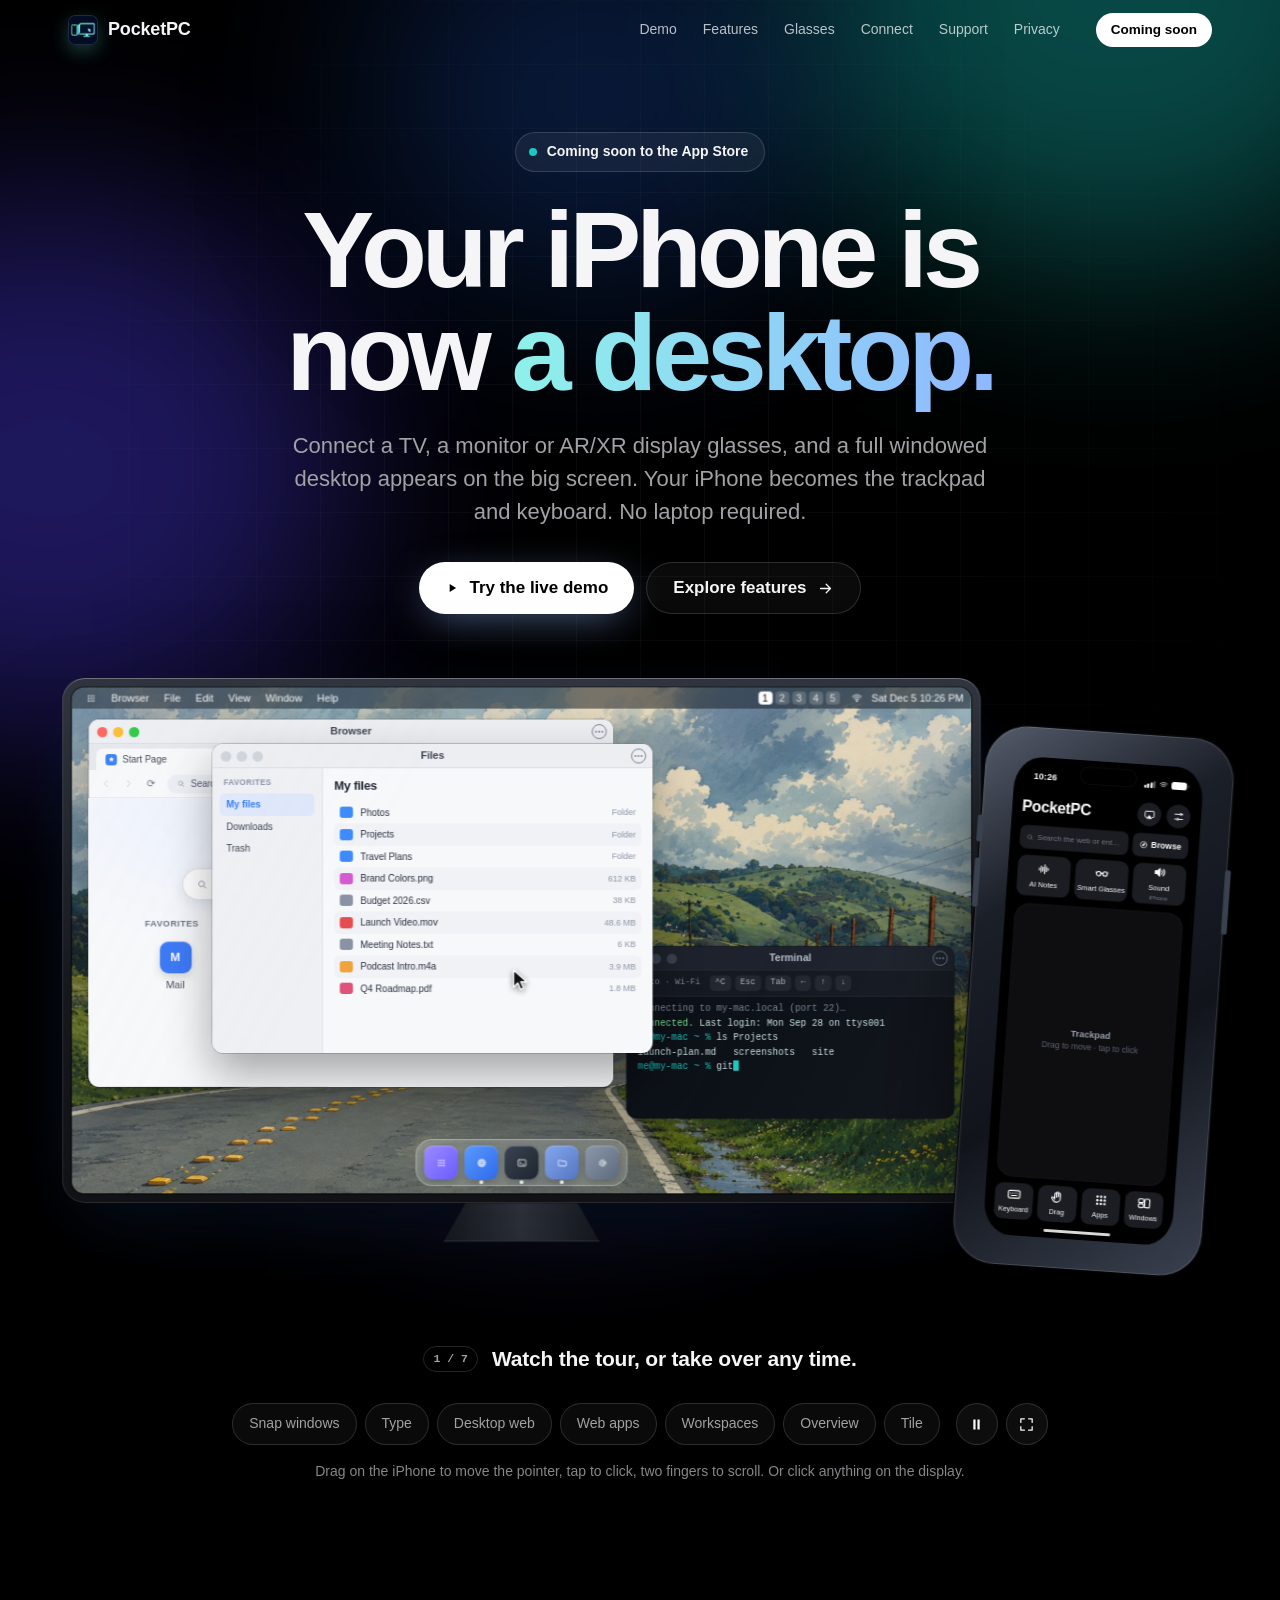
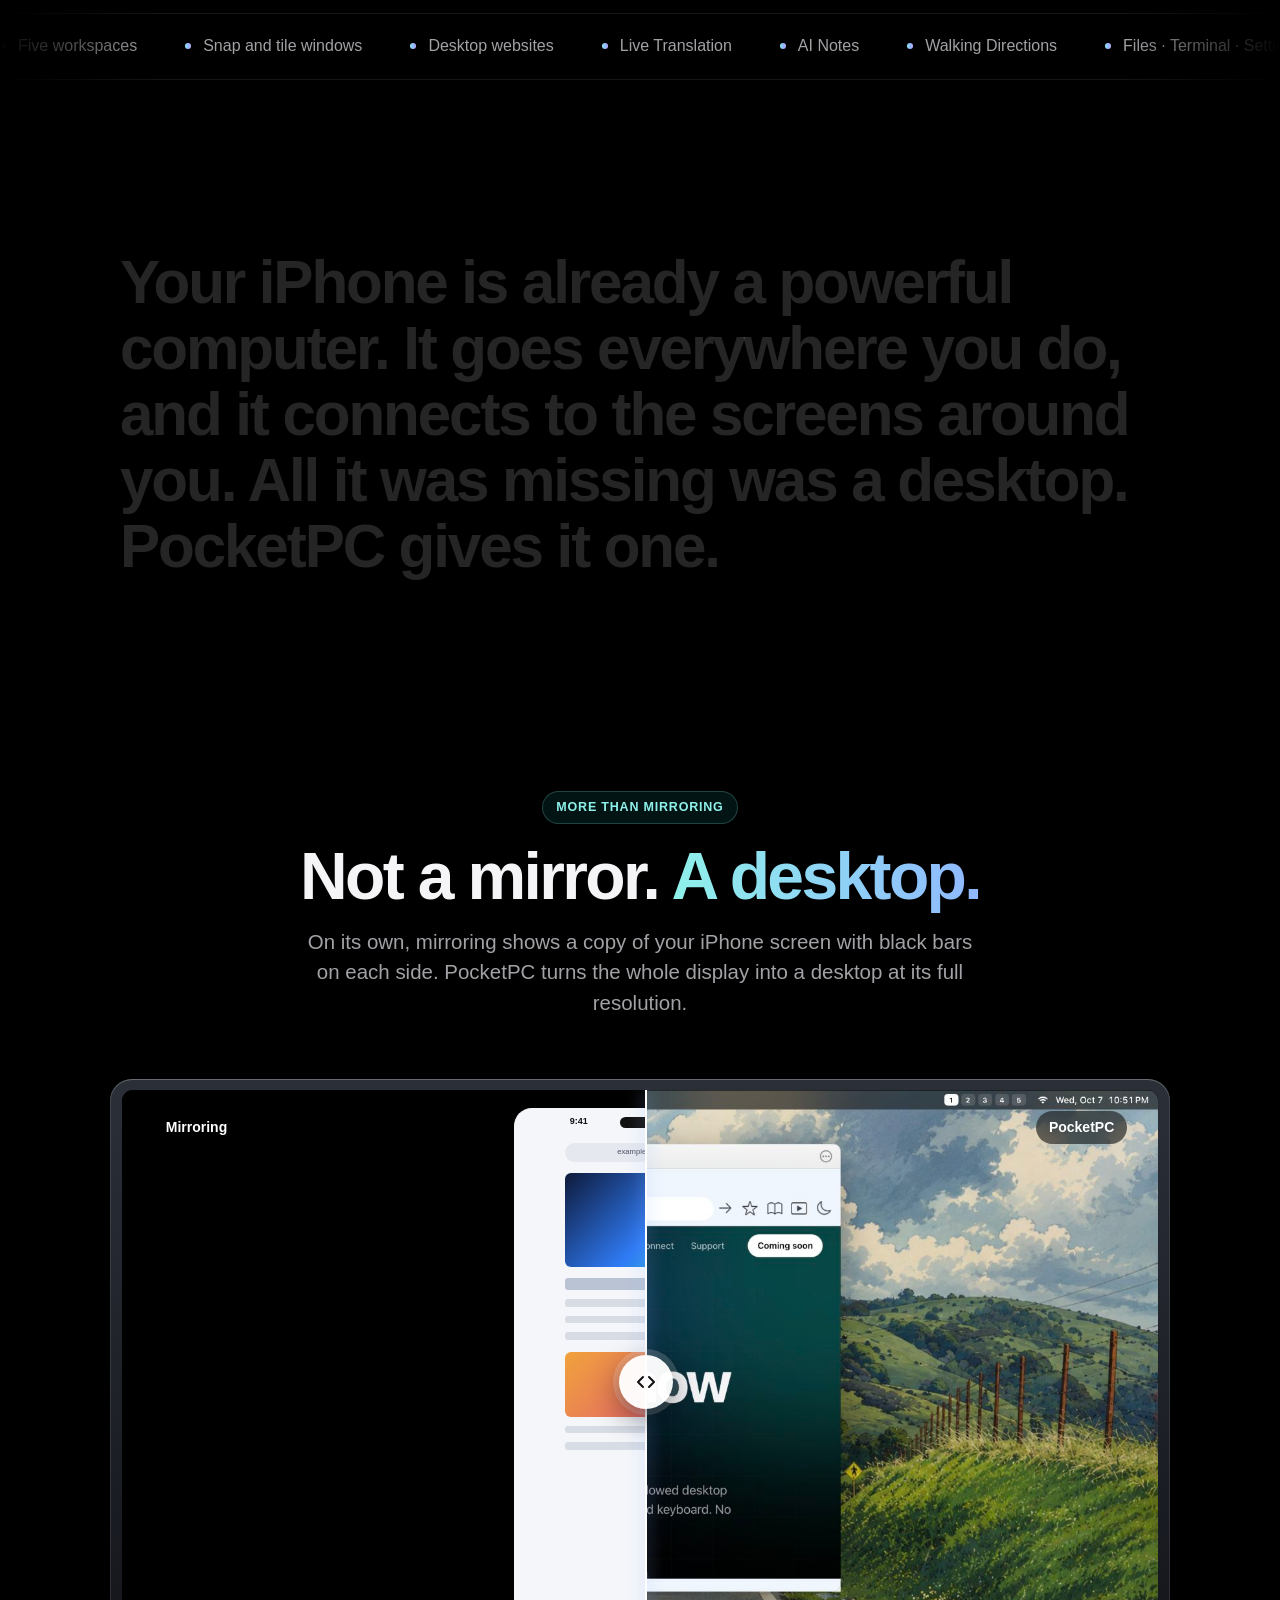
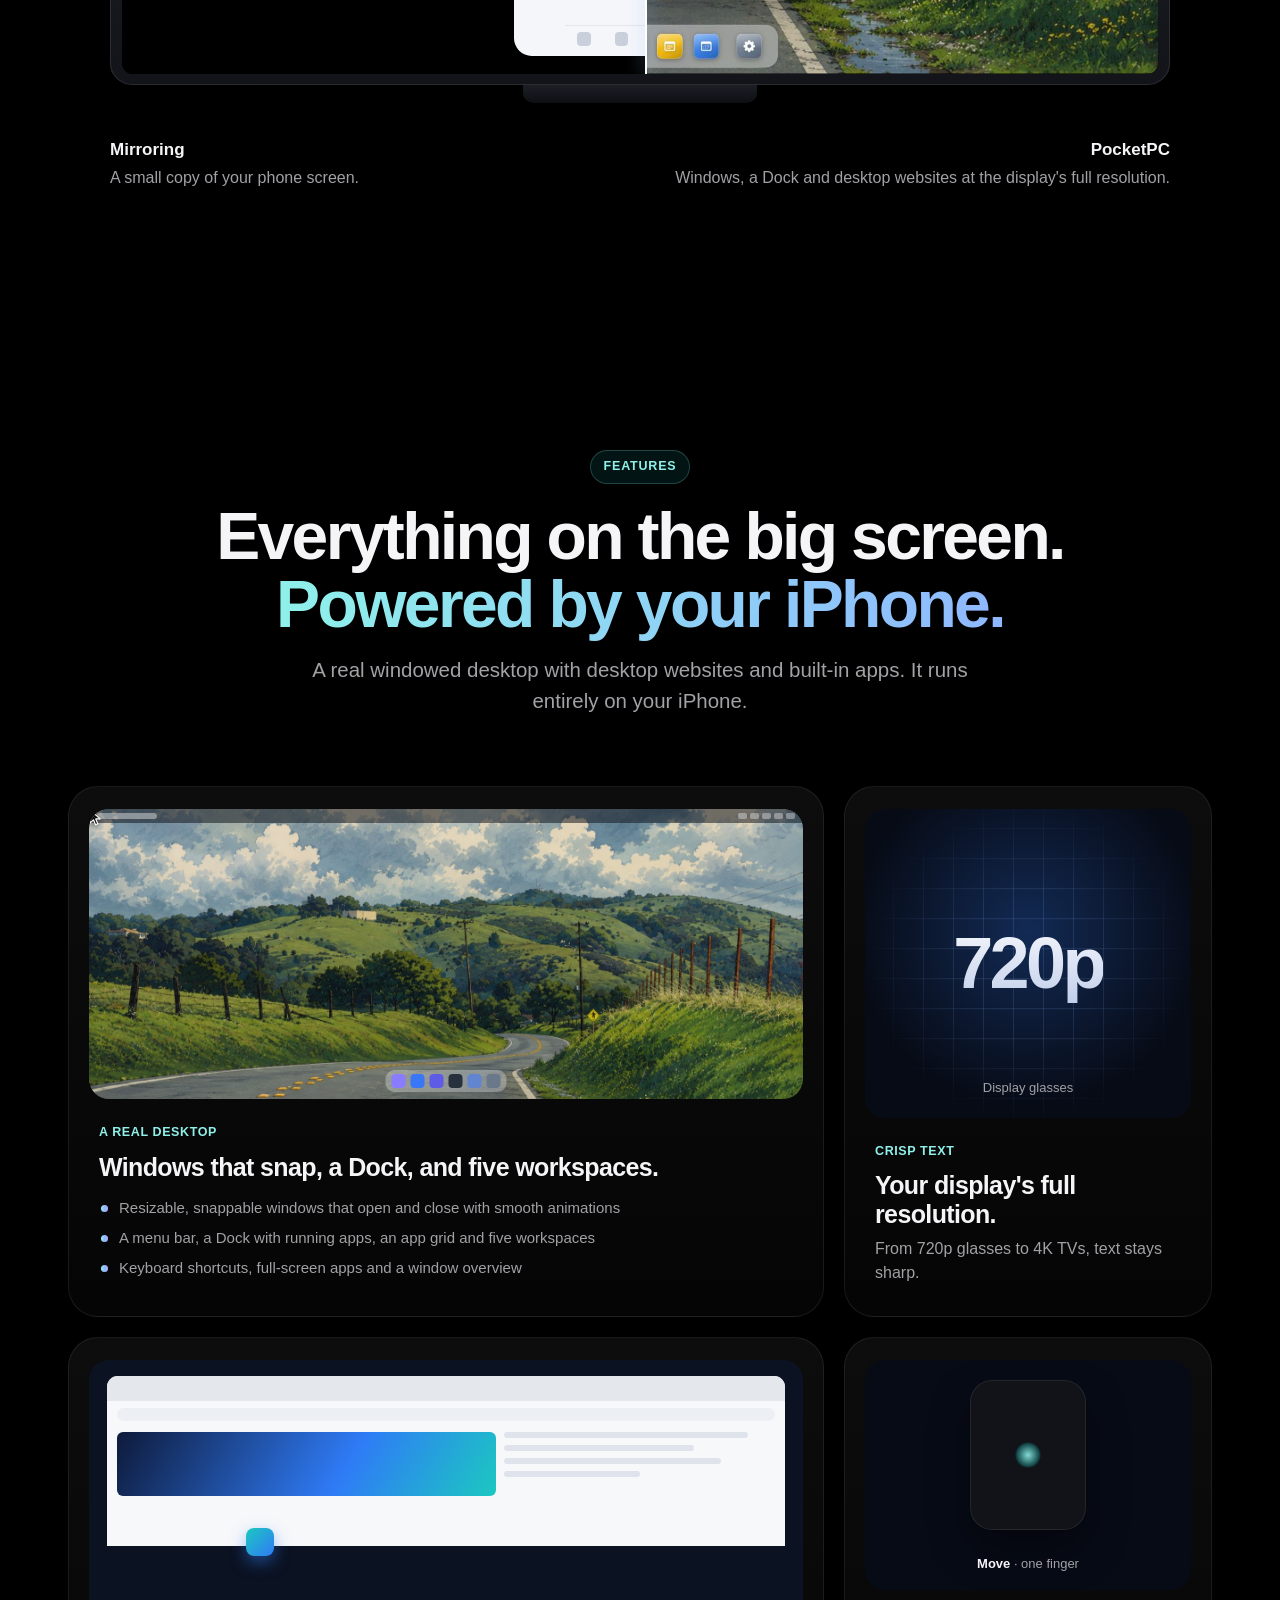
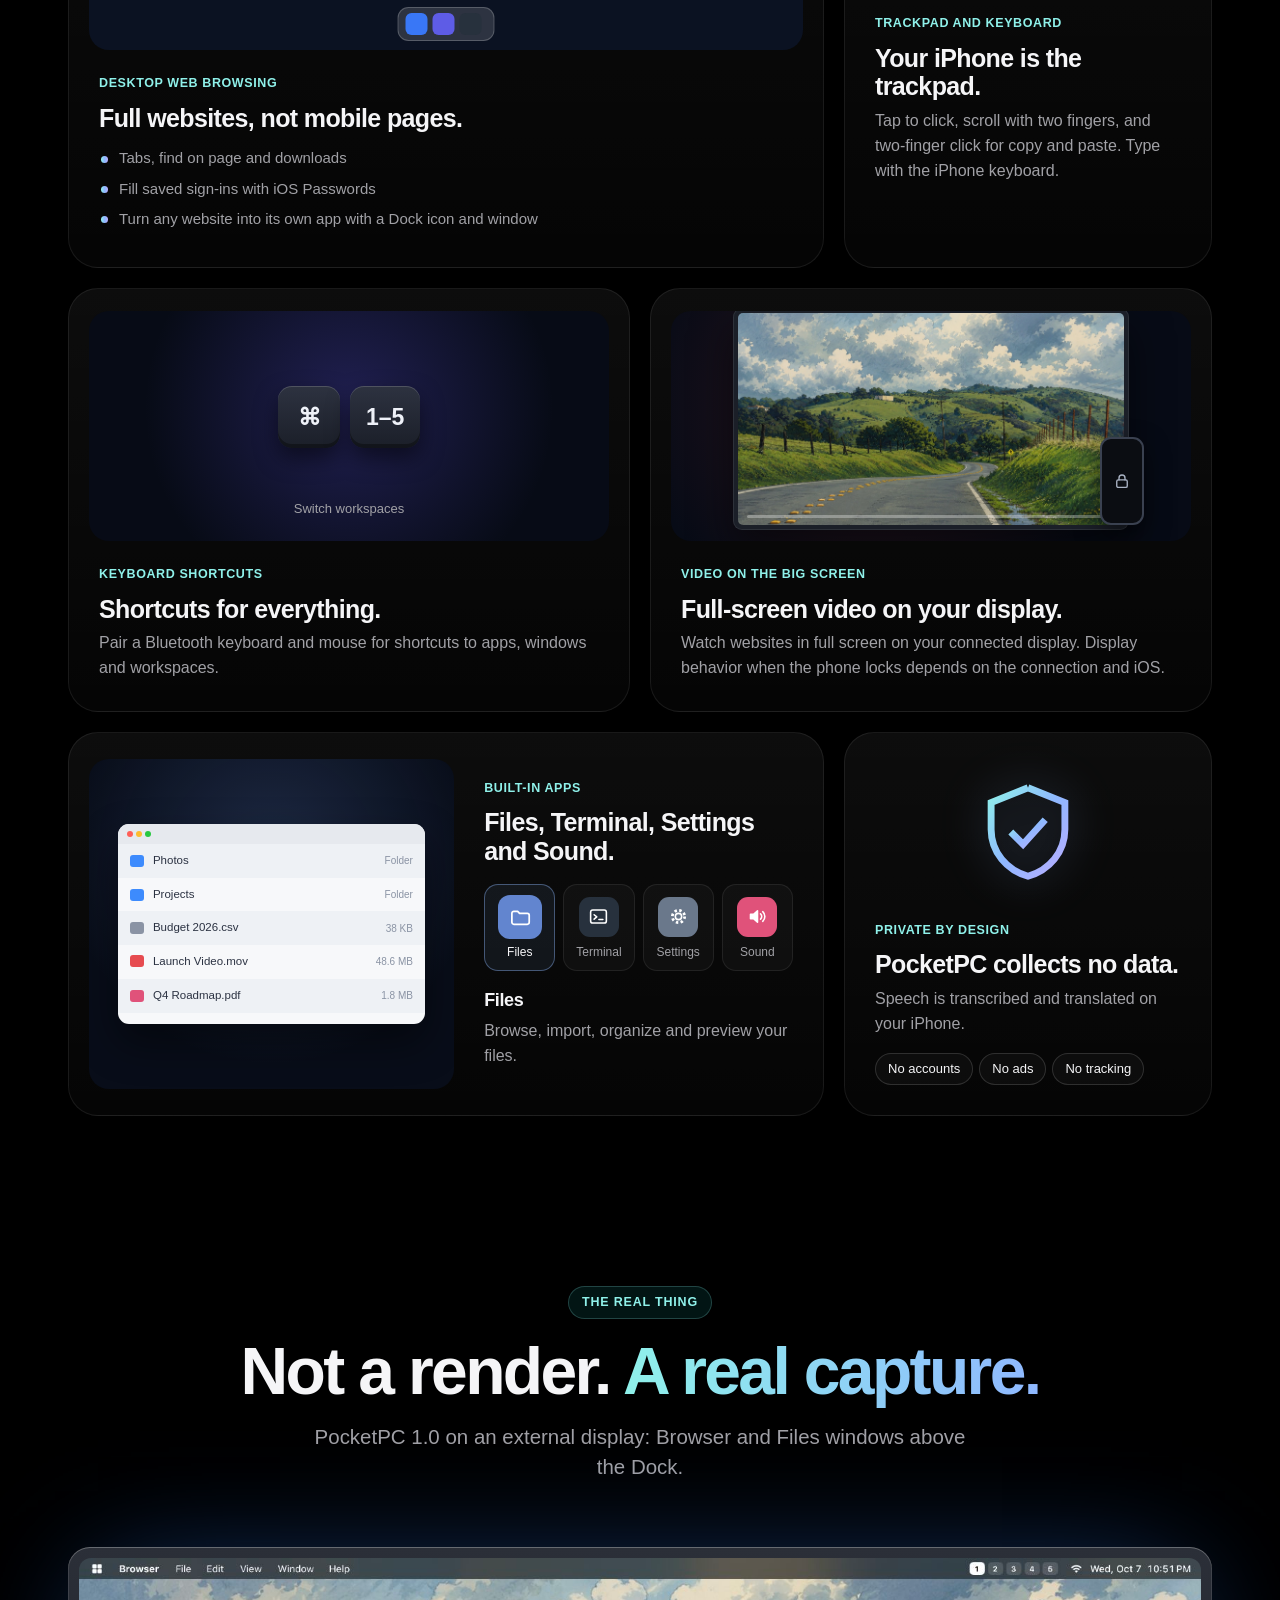
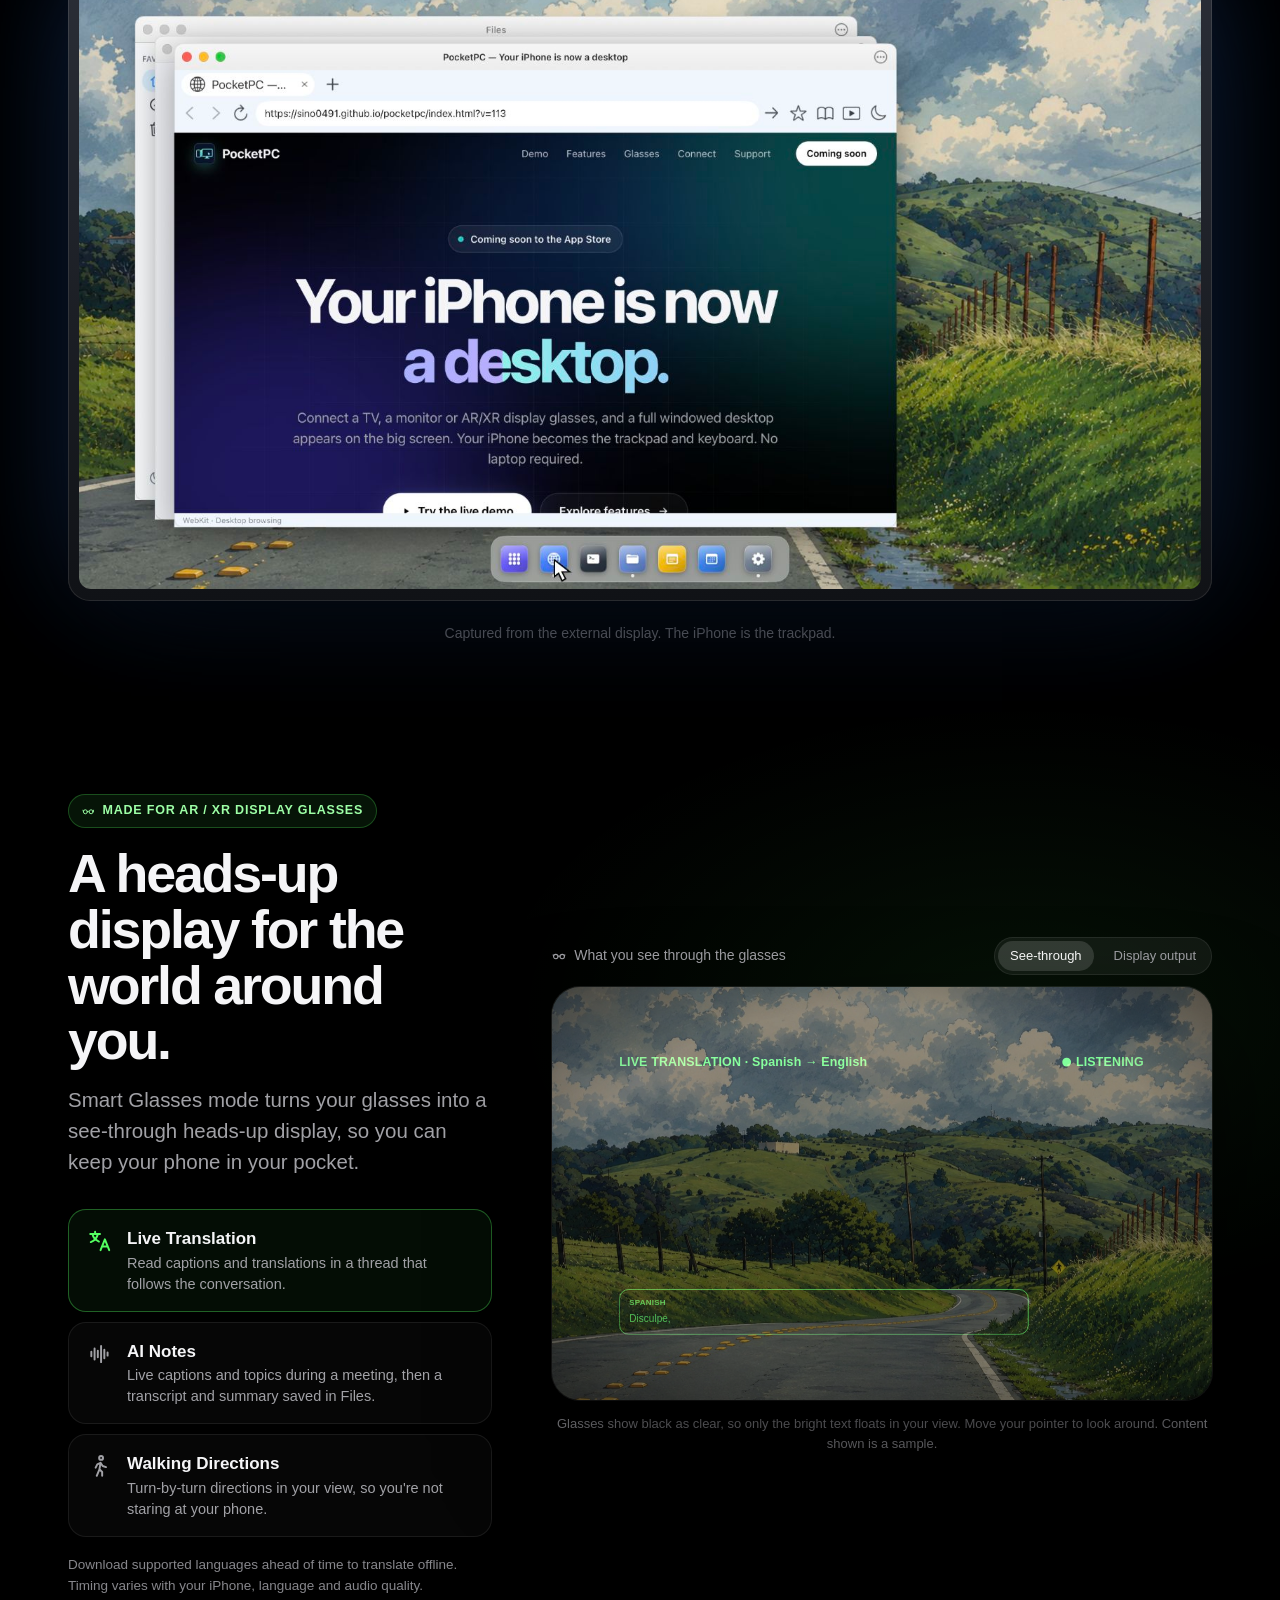
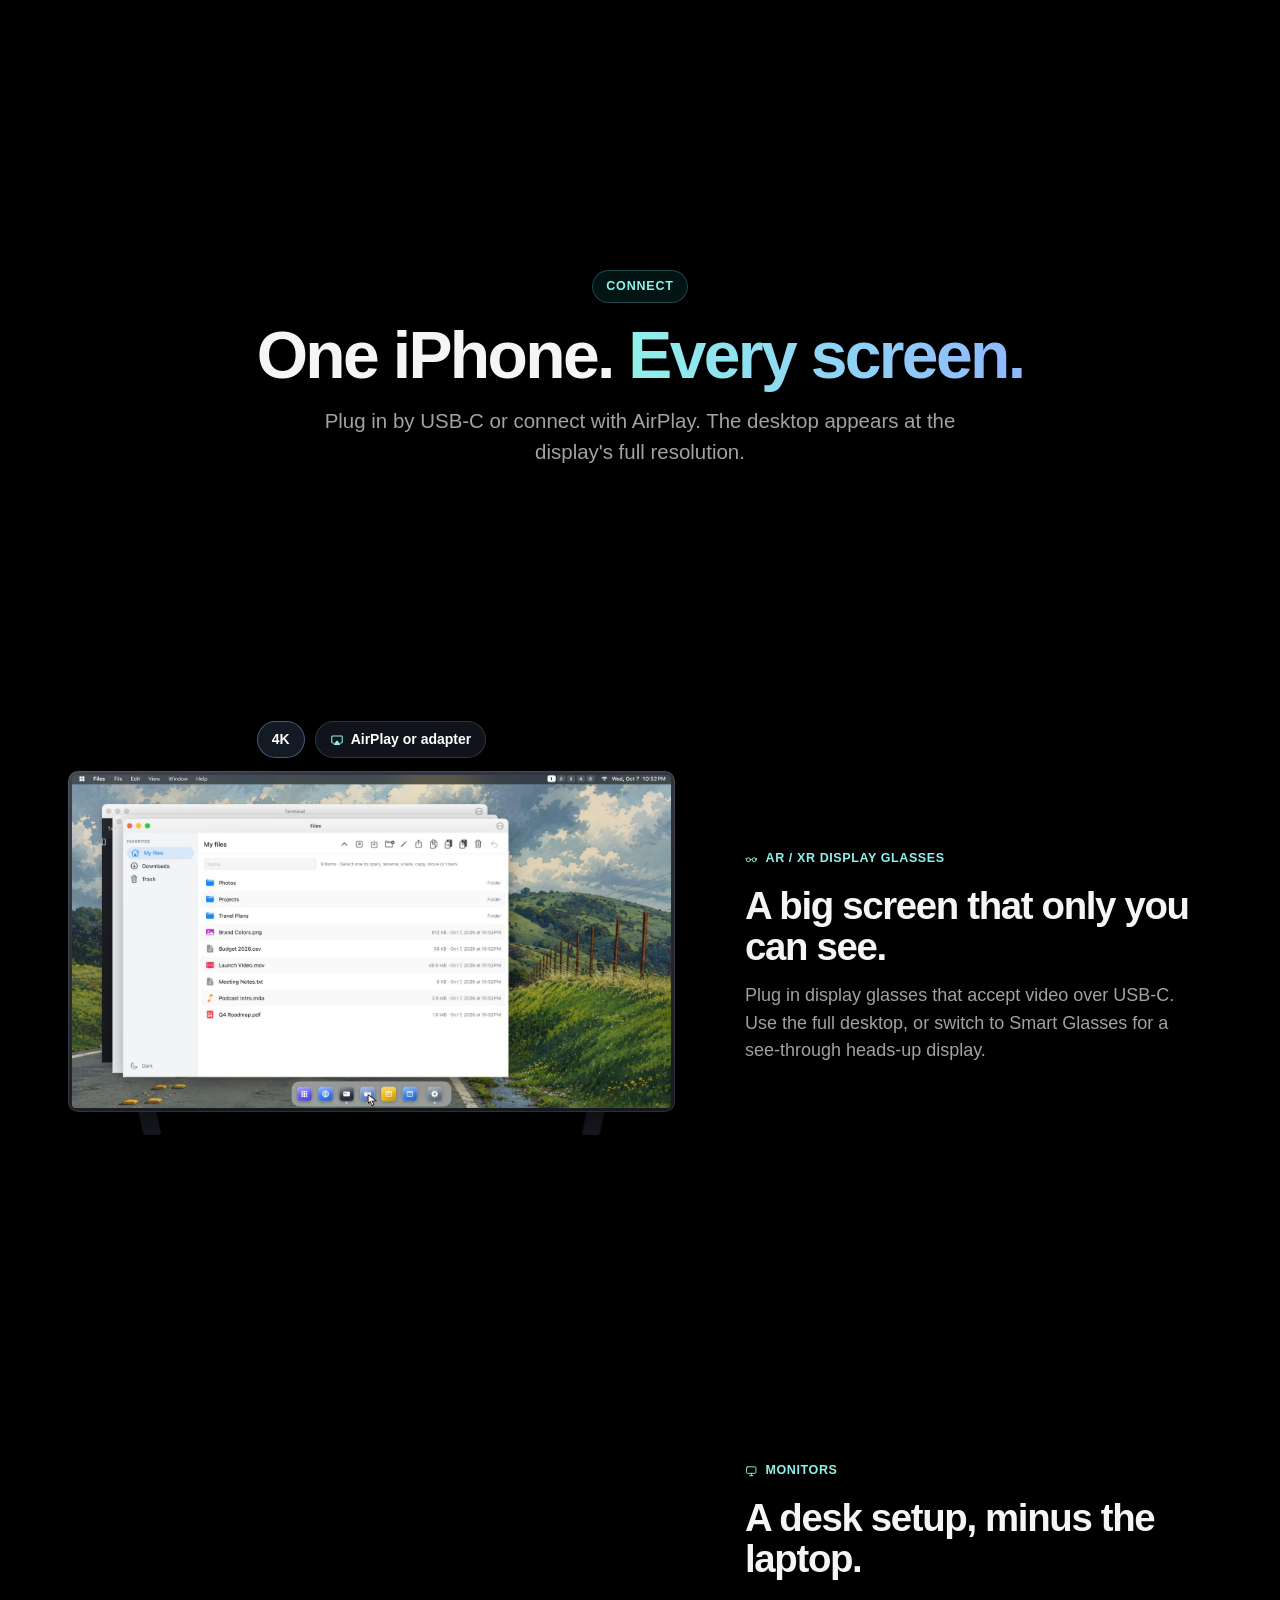
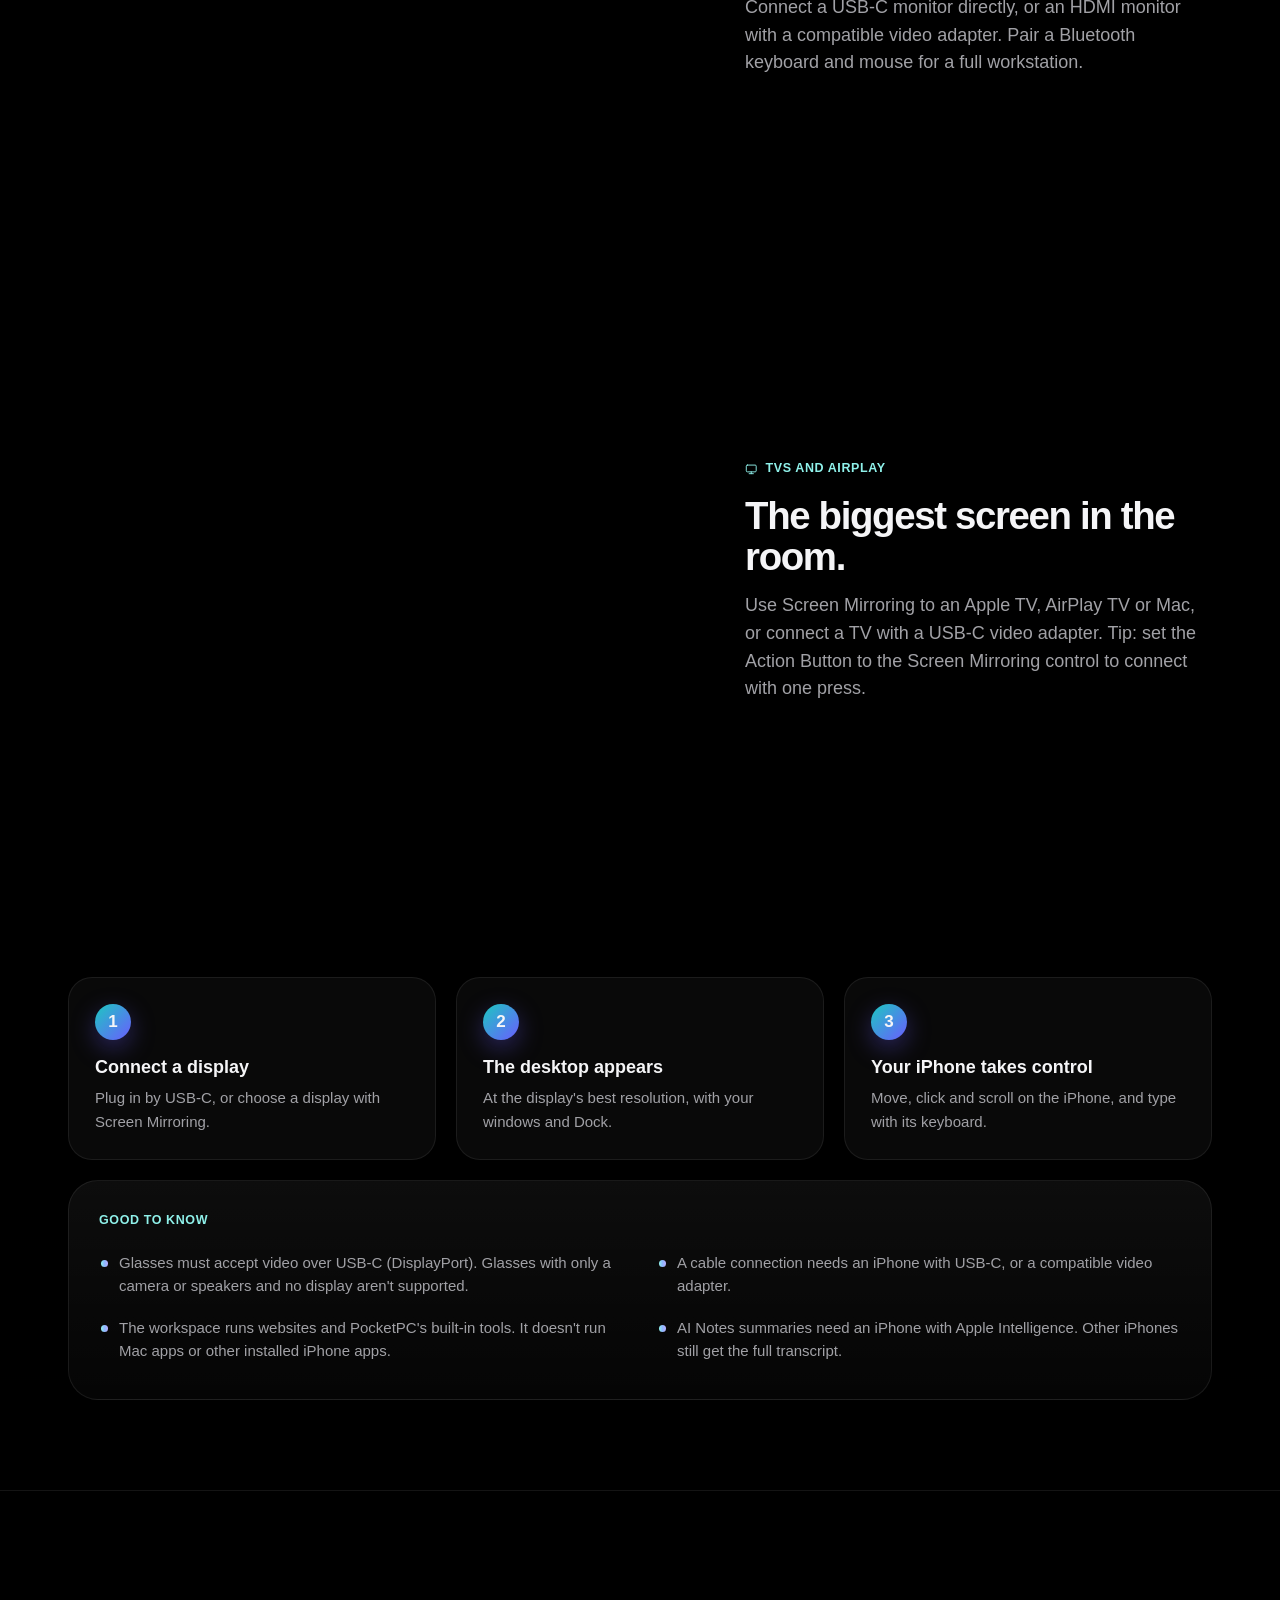
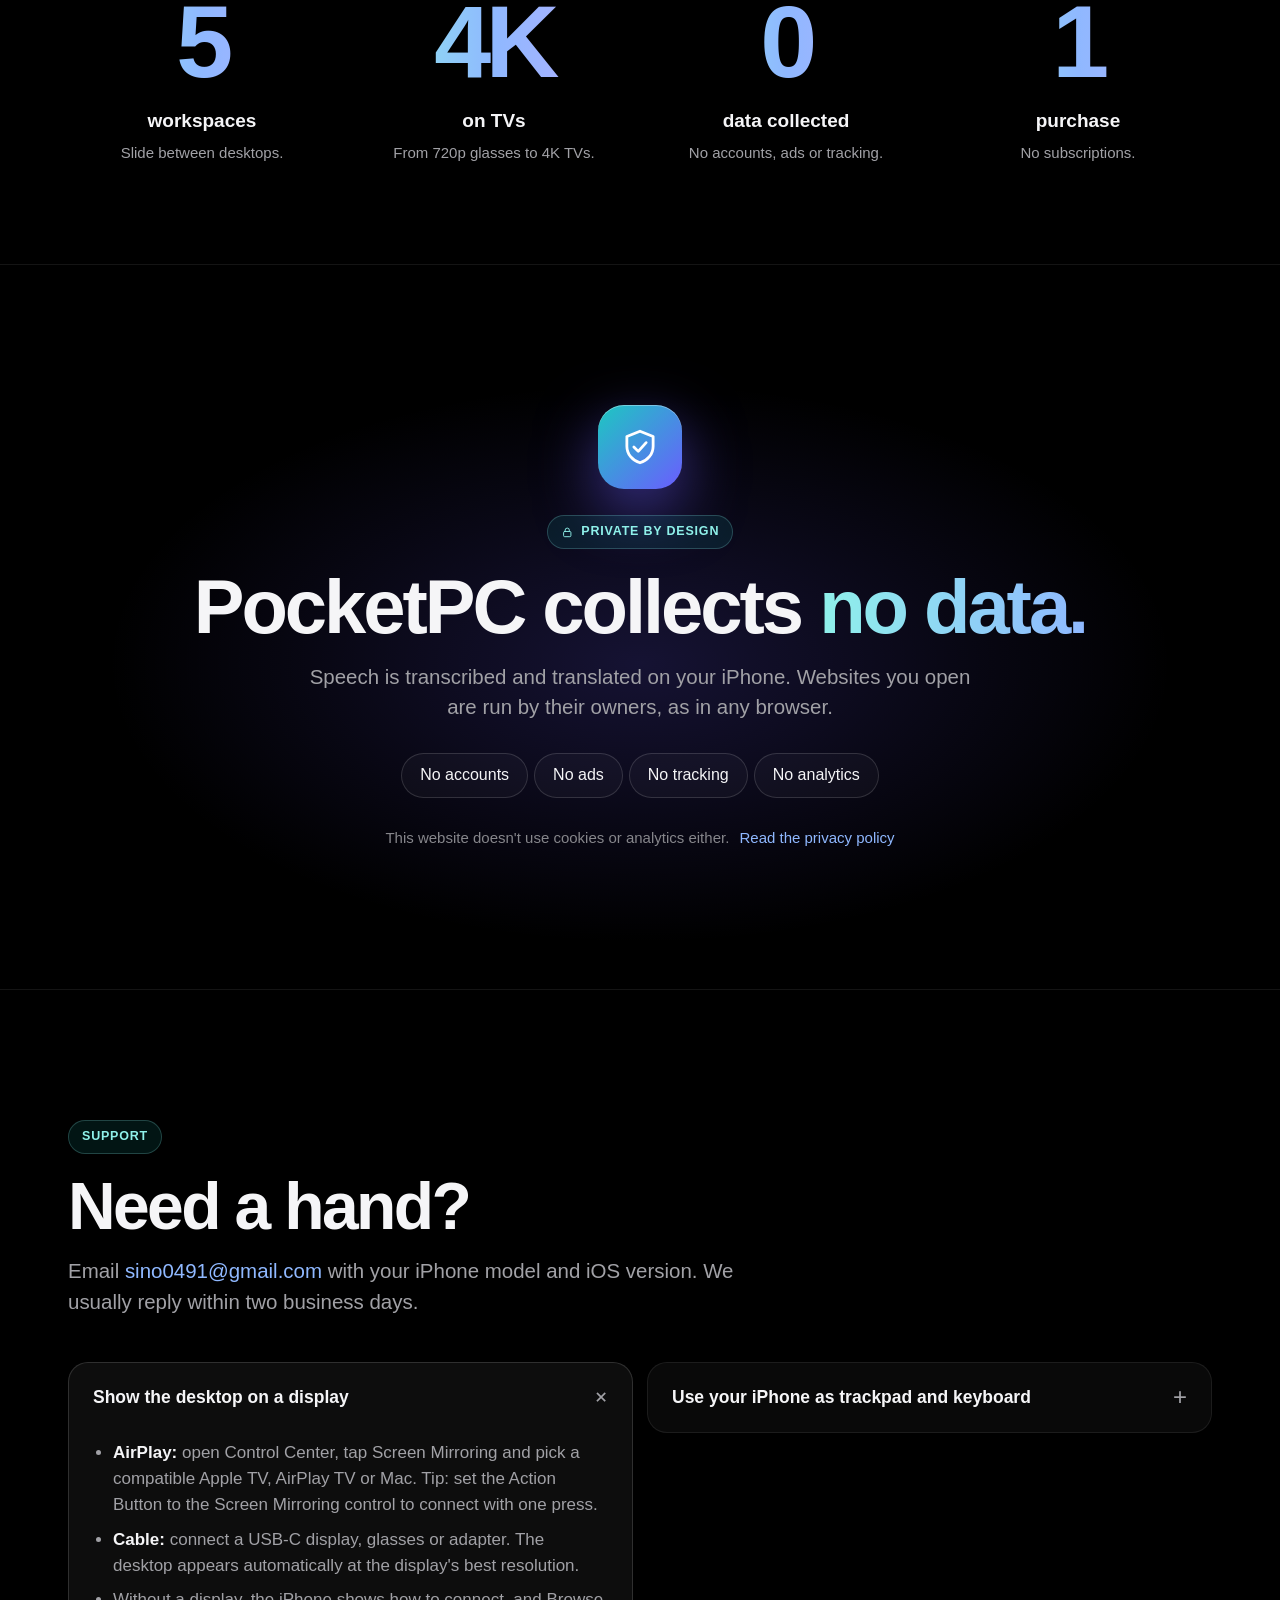
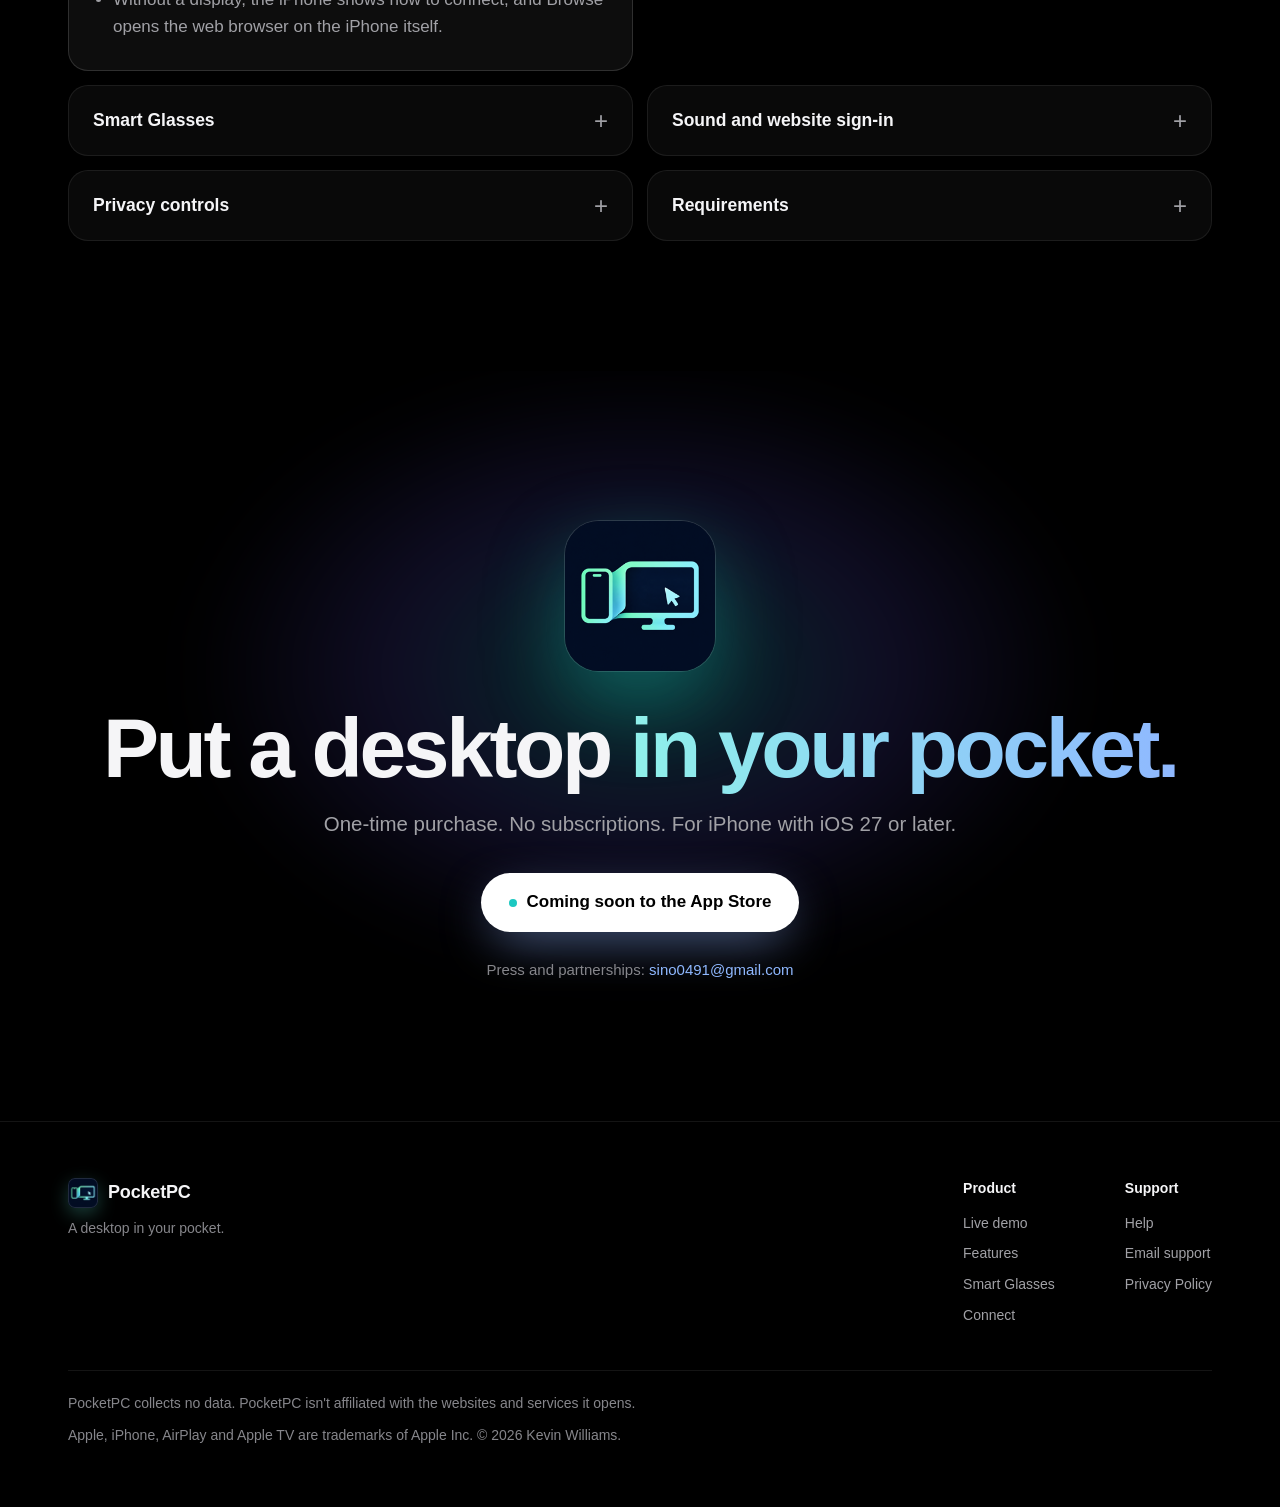
==== commit 13052e8c: "Match screenshot caption to current Browser and Files capture" ====
--- a/index.html
+++ b/index.html
@@ -355,7 +355,7 @@
   <div class="wrap center" data-reveal>
     <span class="eyebrow">The real thing</span>
     <h2>Not a render. <span class="grad">A real capture.</span></h2>
-    <p class="sub">PocketPC 1.0 on an external display: Terminal, Settings and Files, side by side.</p>
+    <p class="sub">PocketPC 1.0 on an external display: Browser and Files windows above the Dock.</p>
   </div>
   <div class="wrap">
     <div class="capture" id="capture">
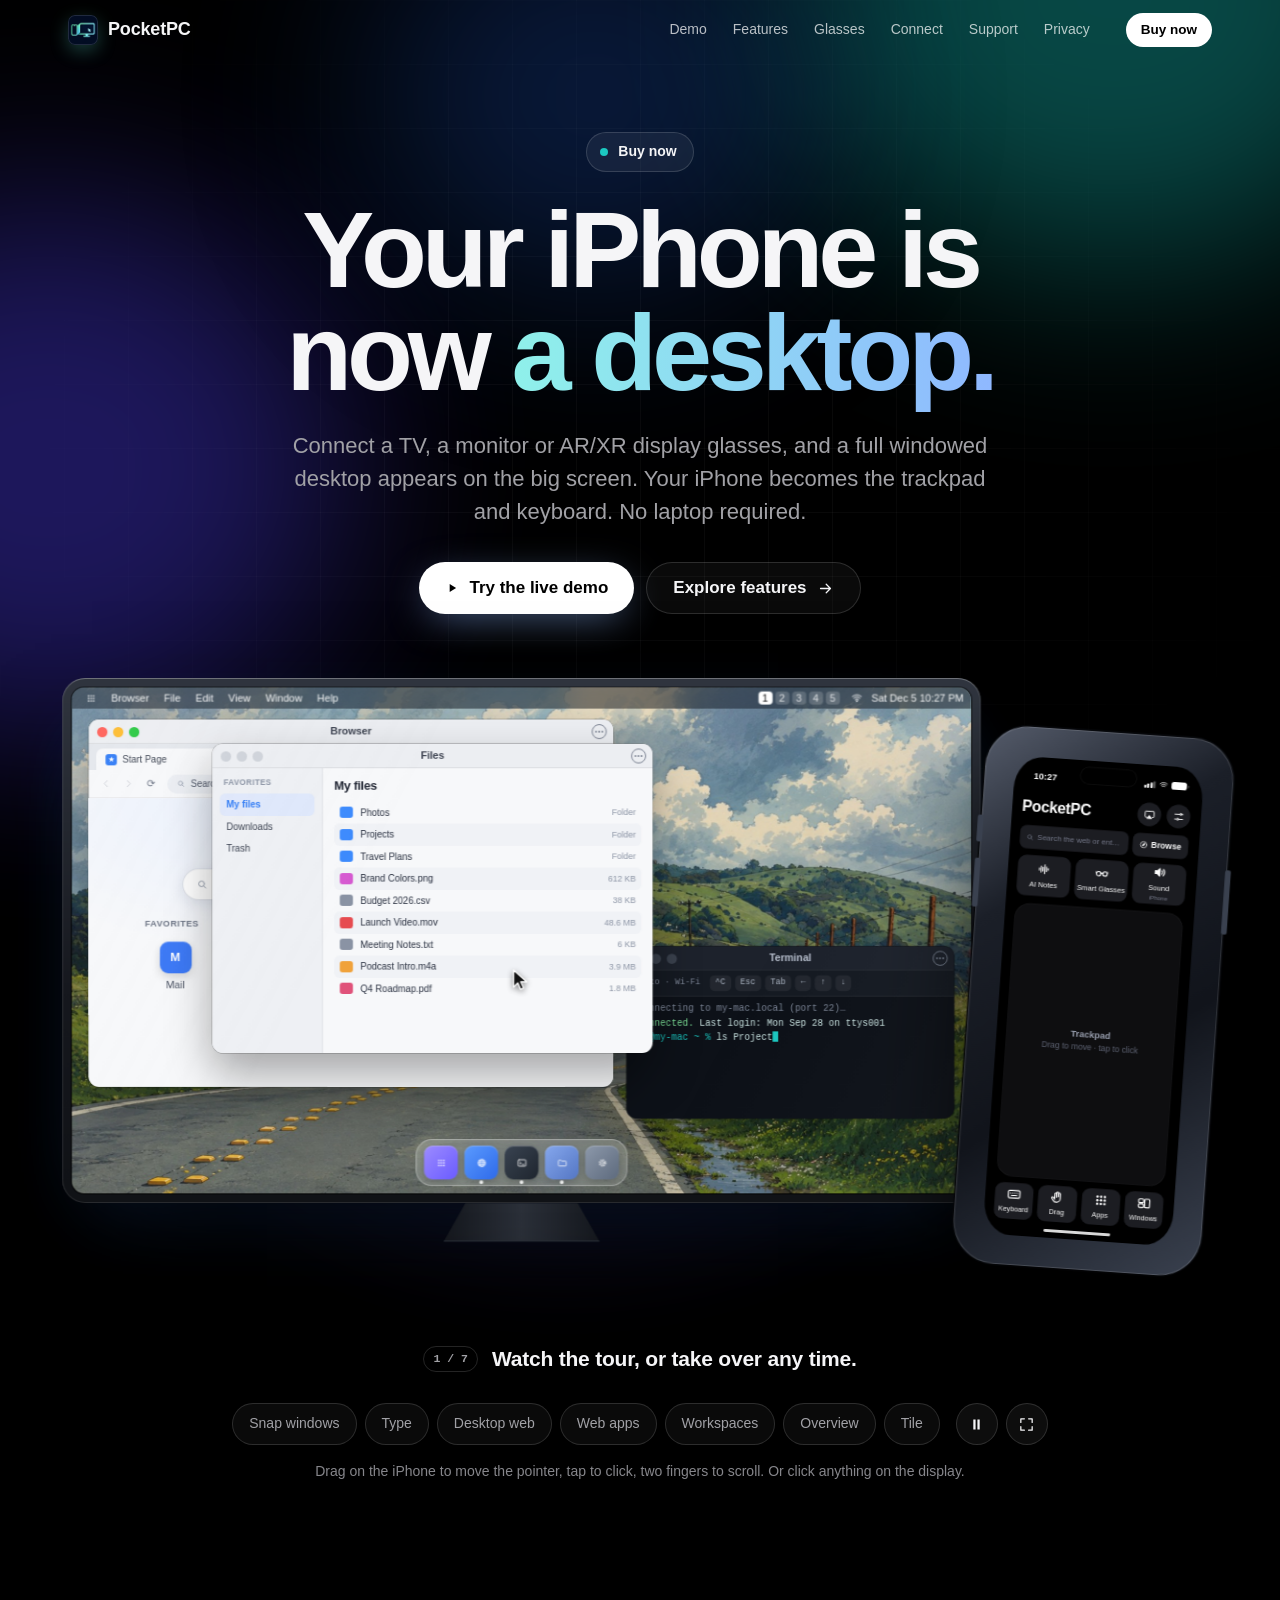
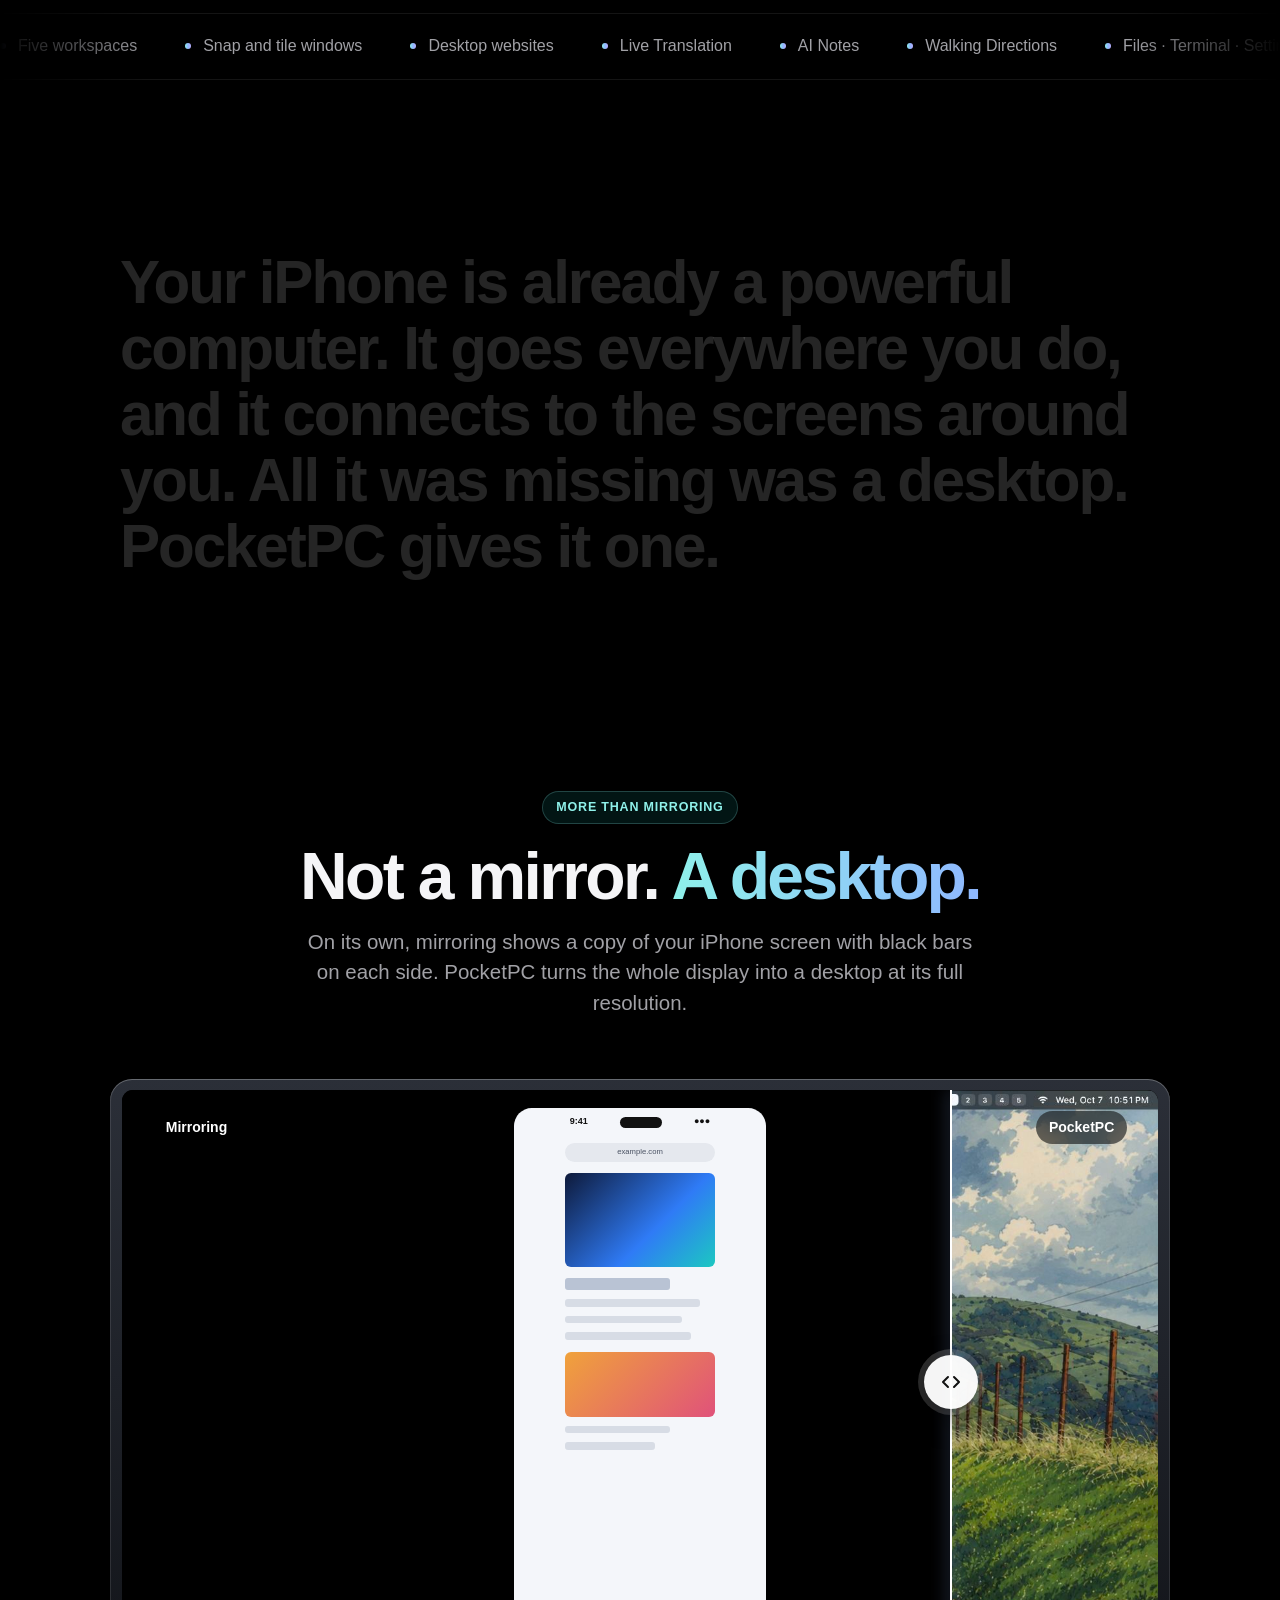
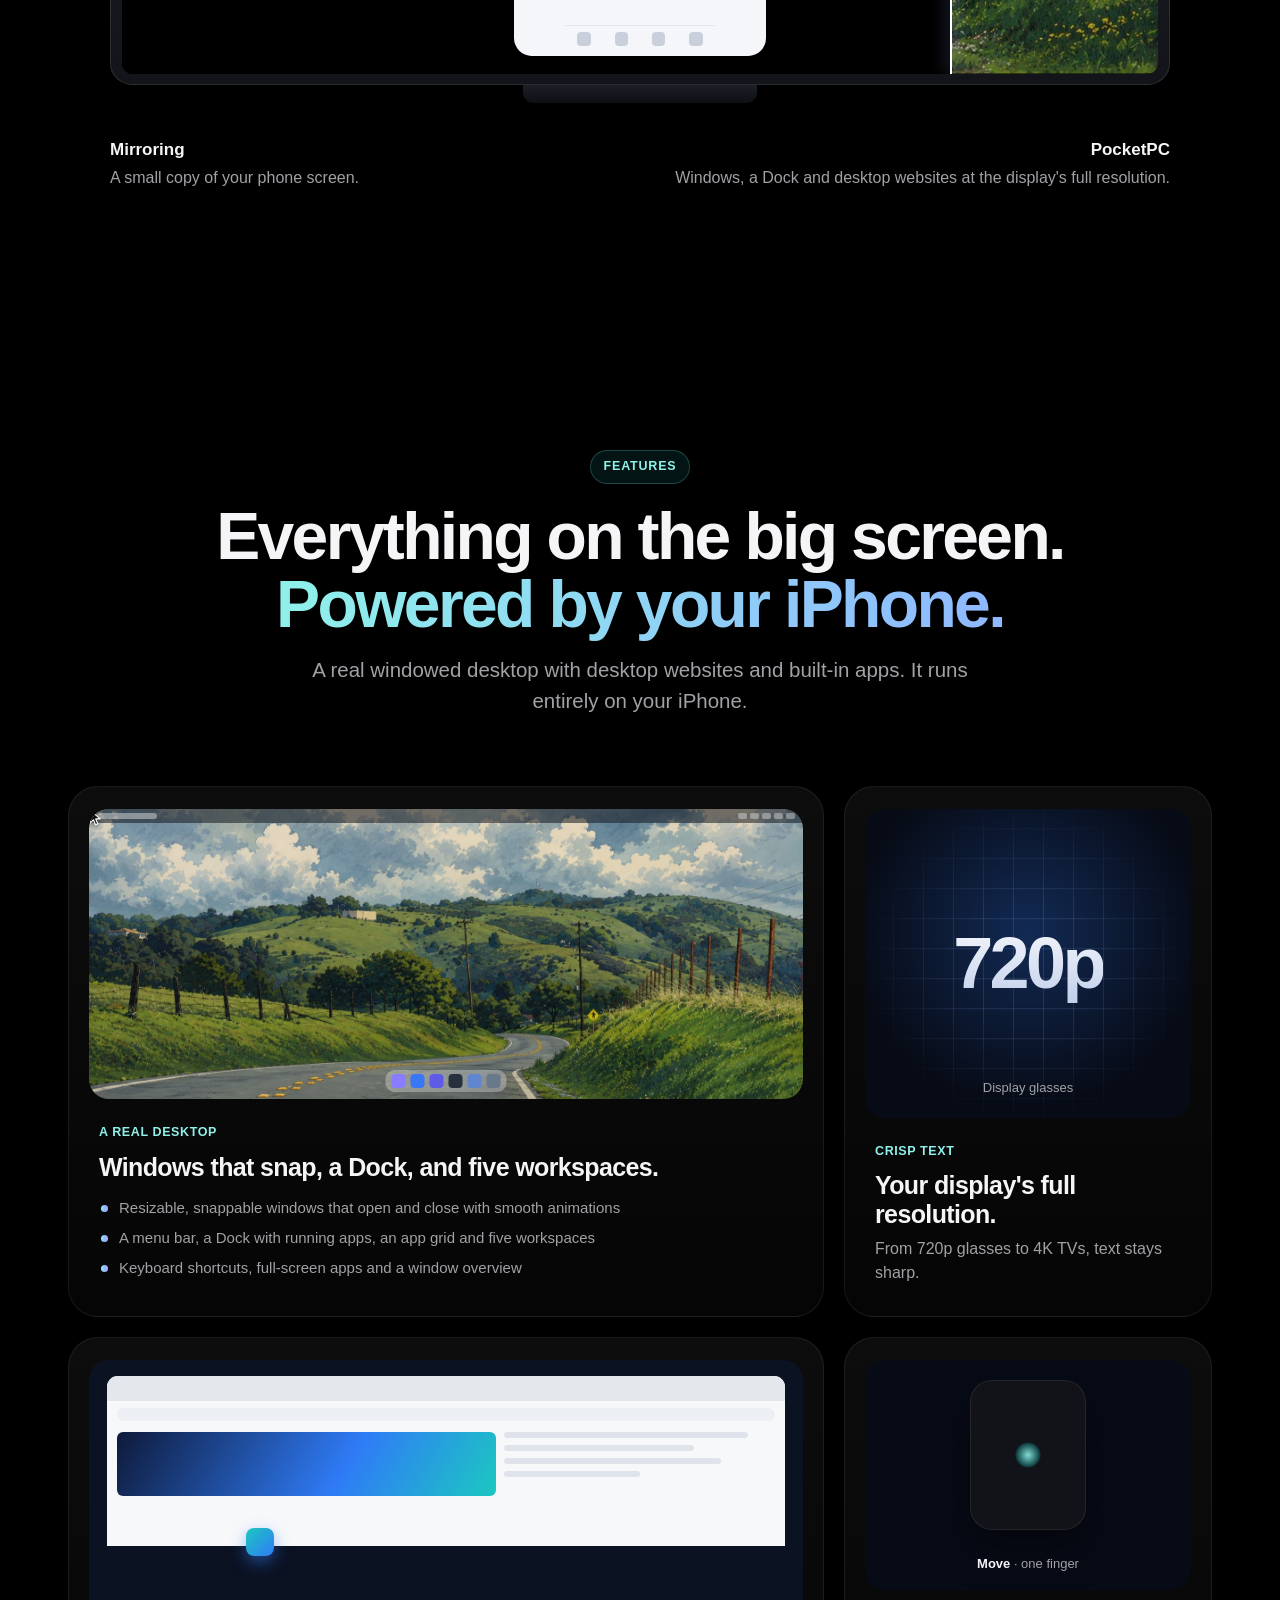
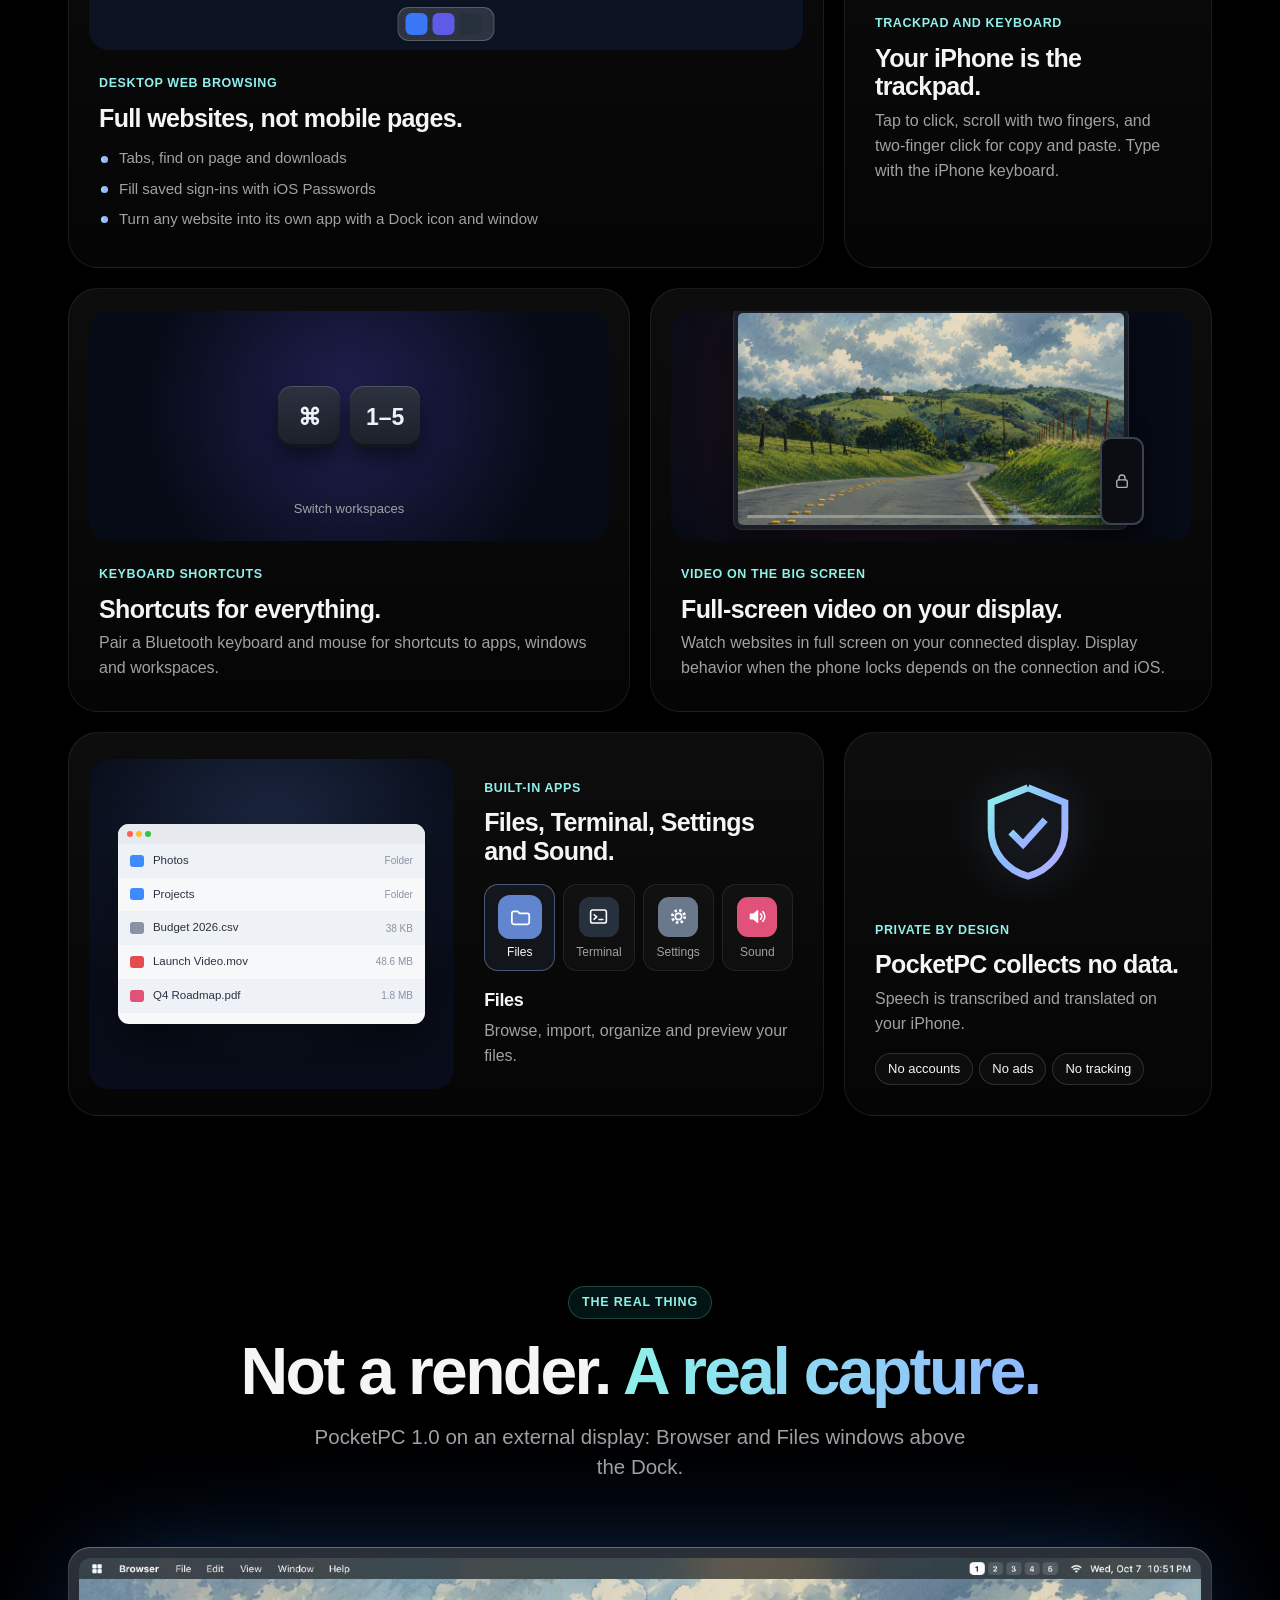
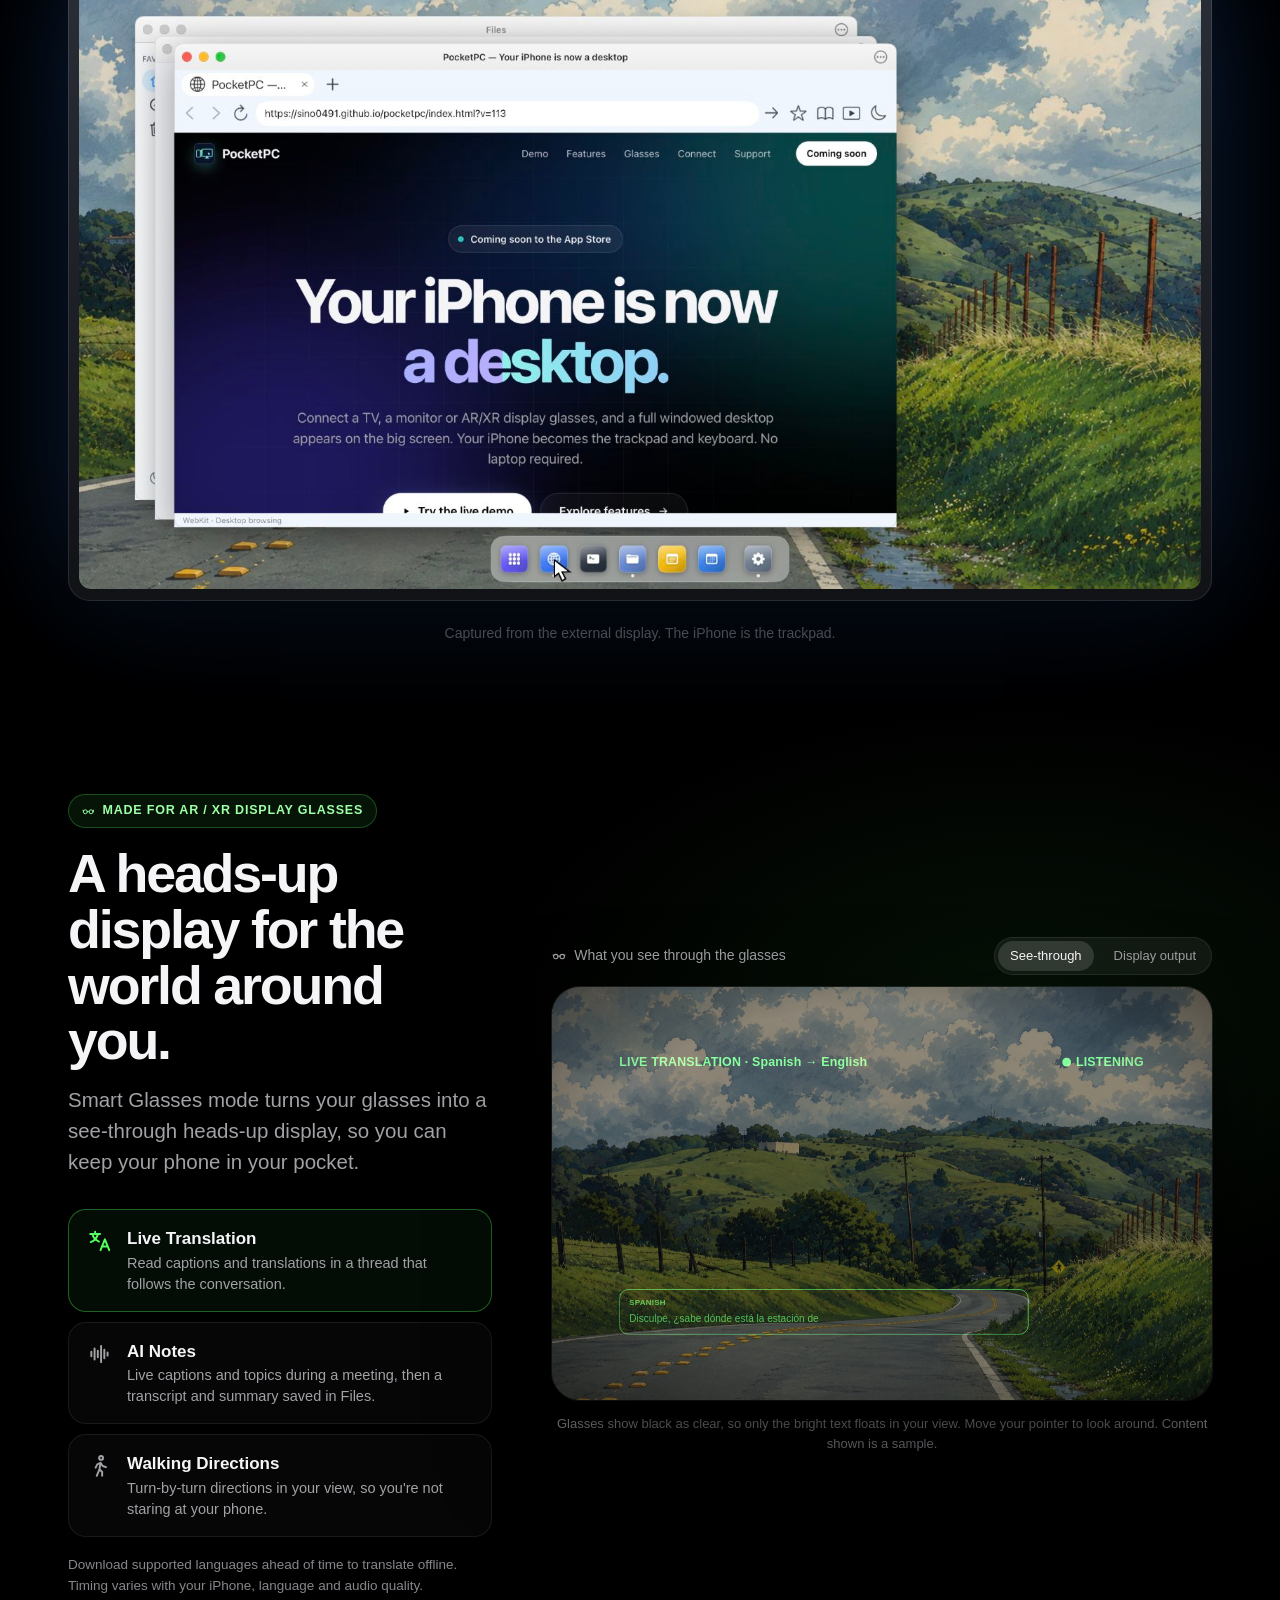
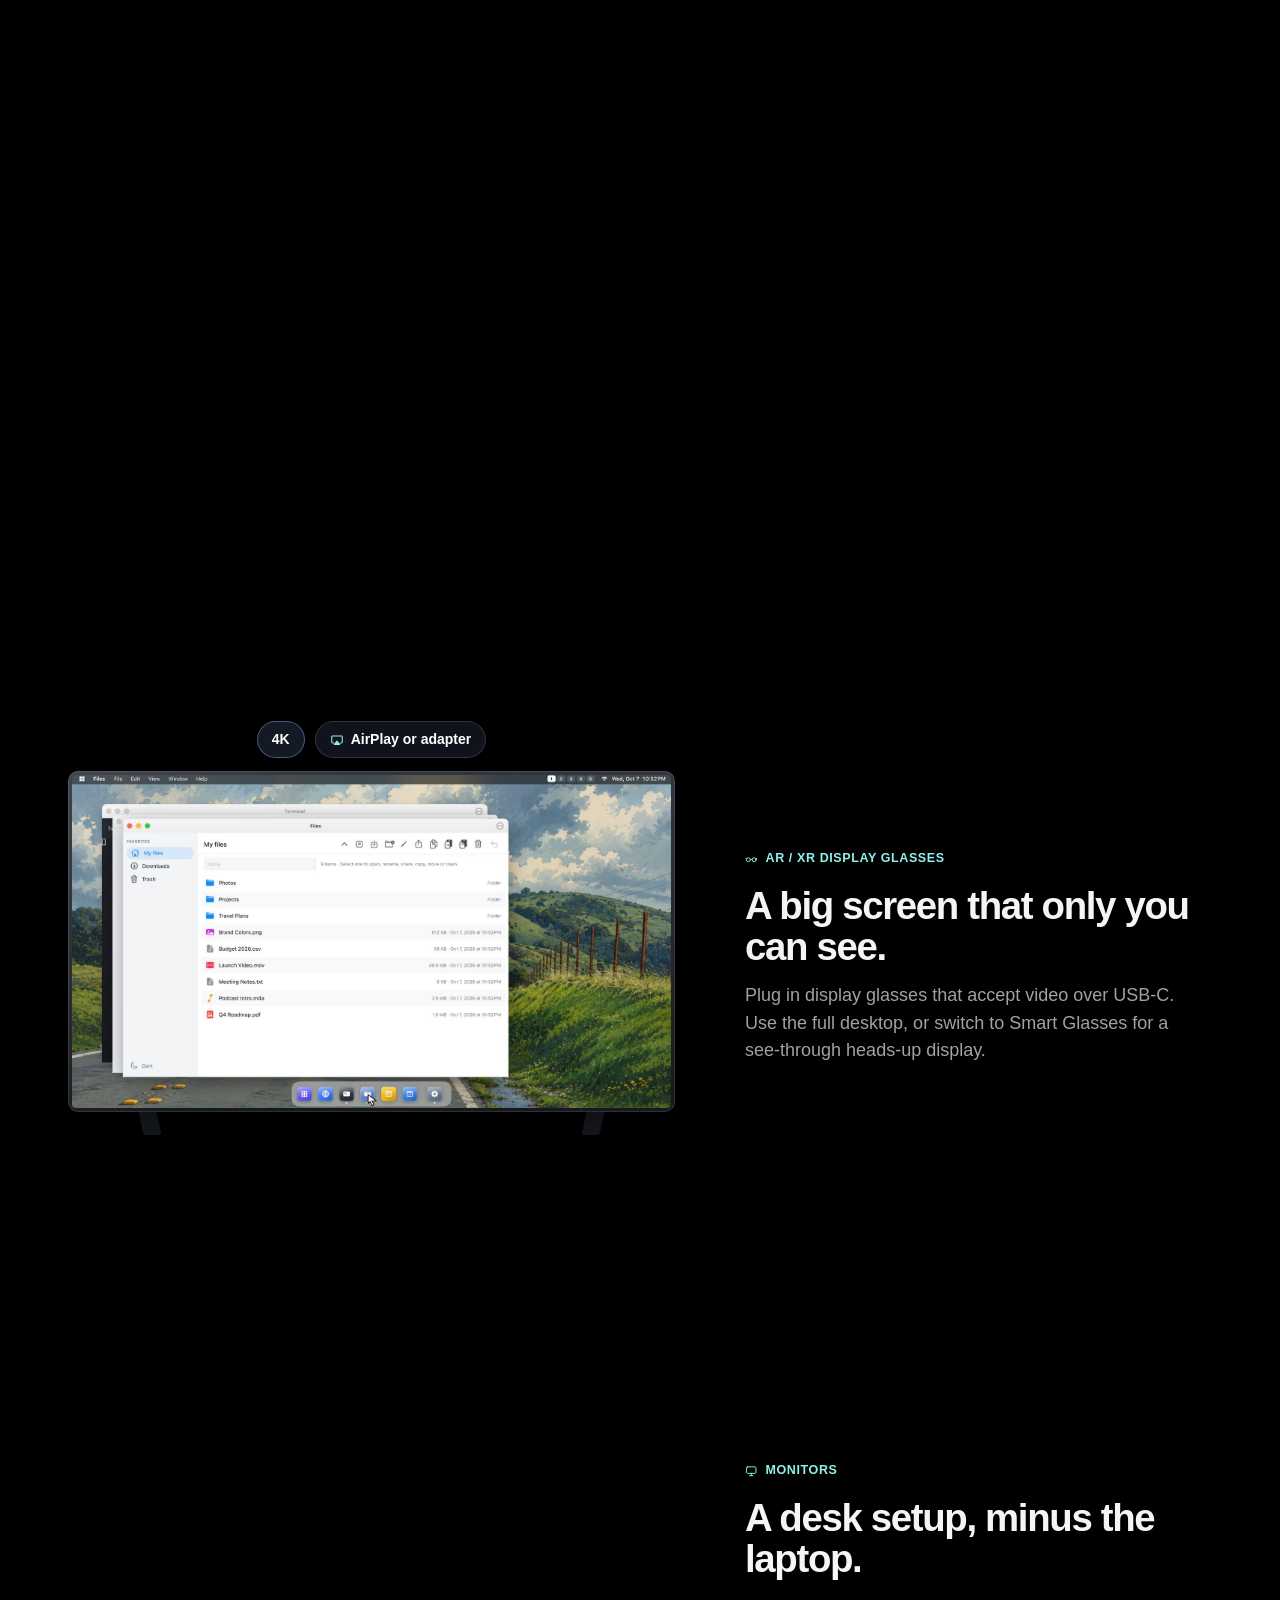
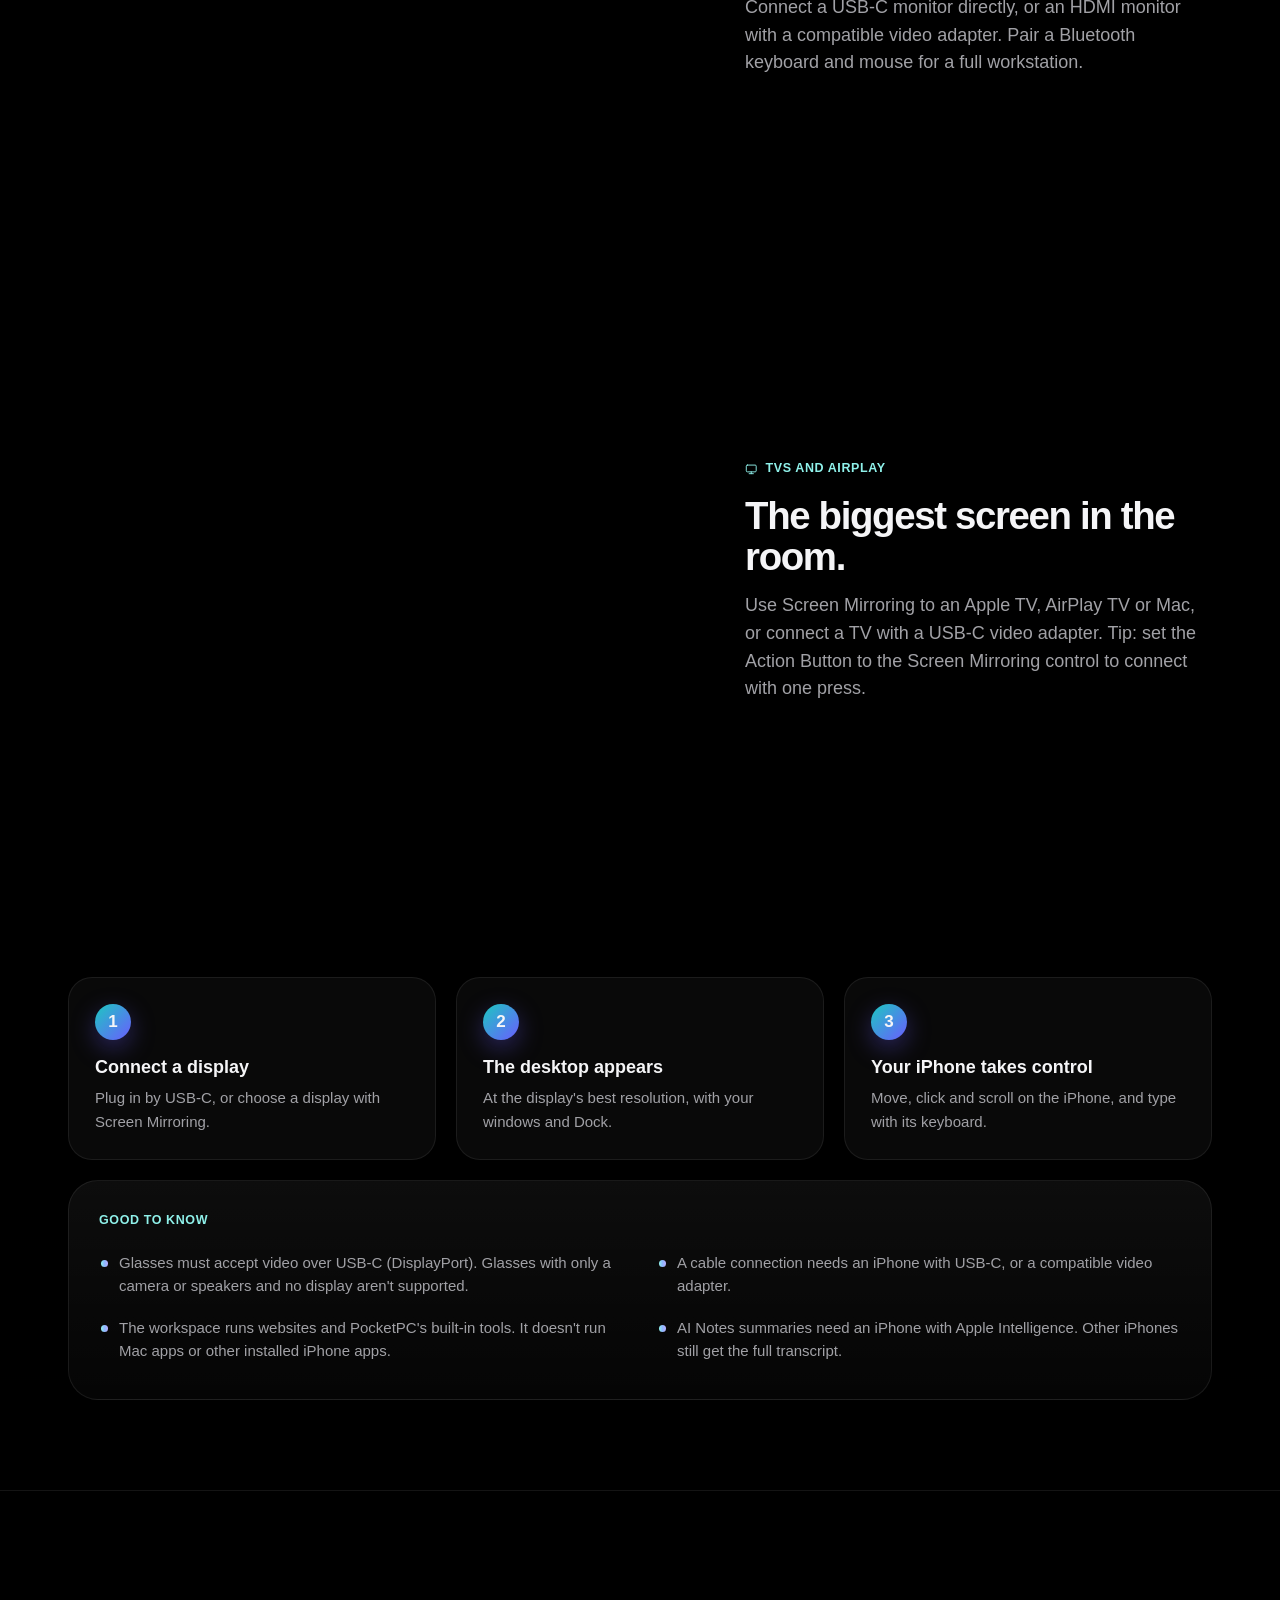
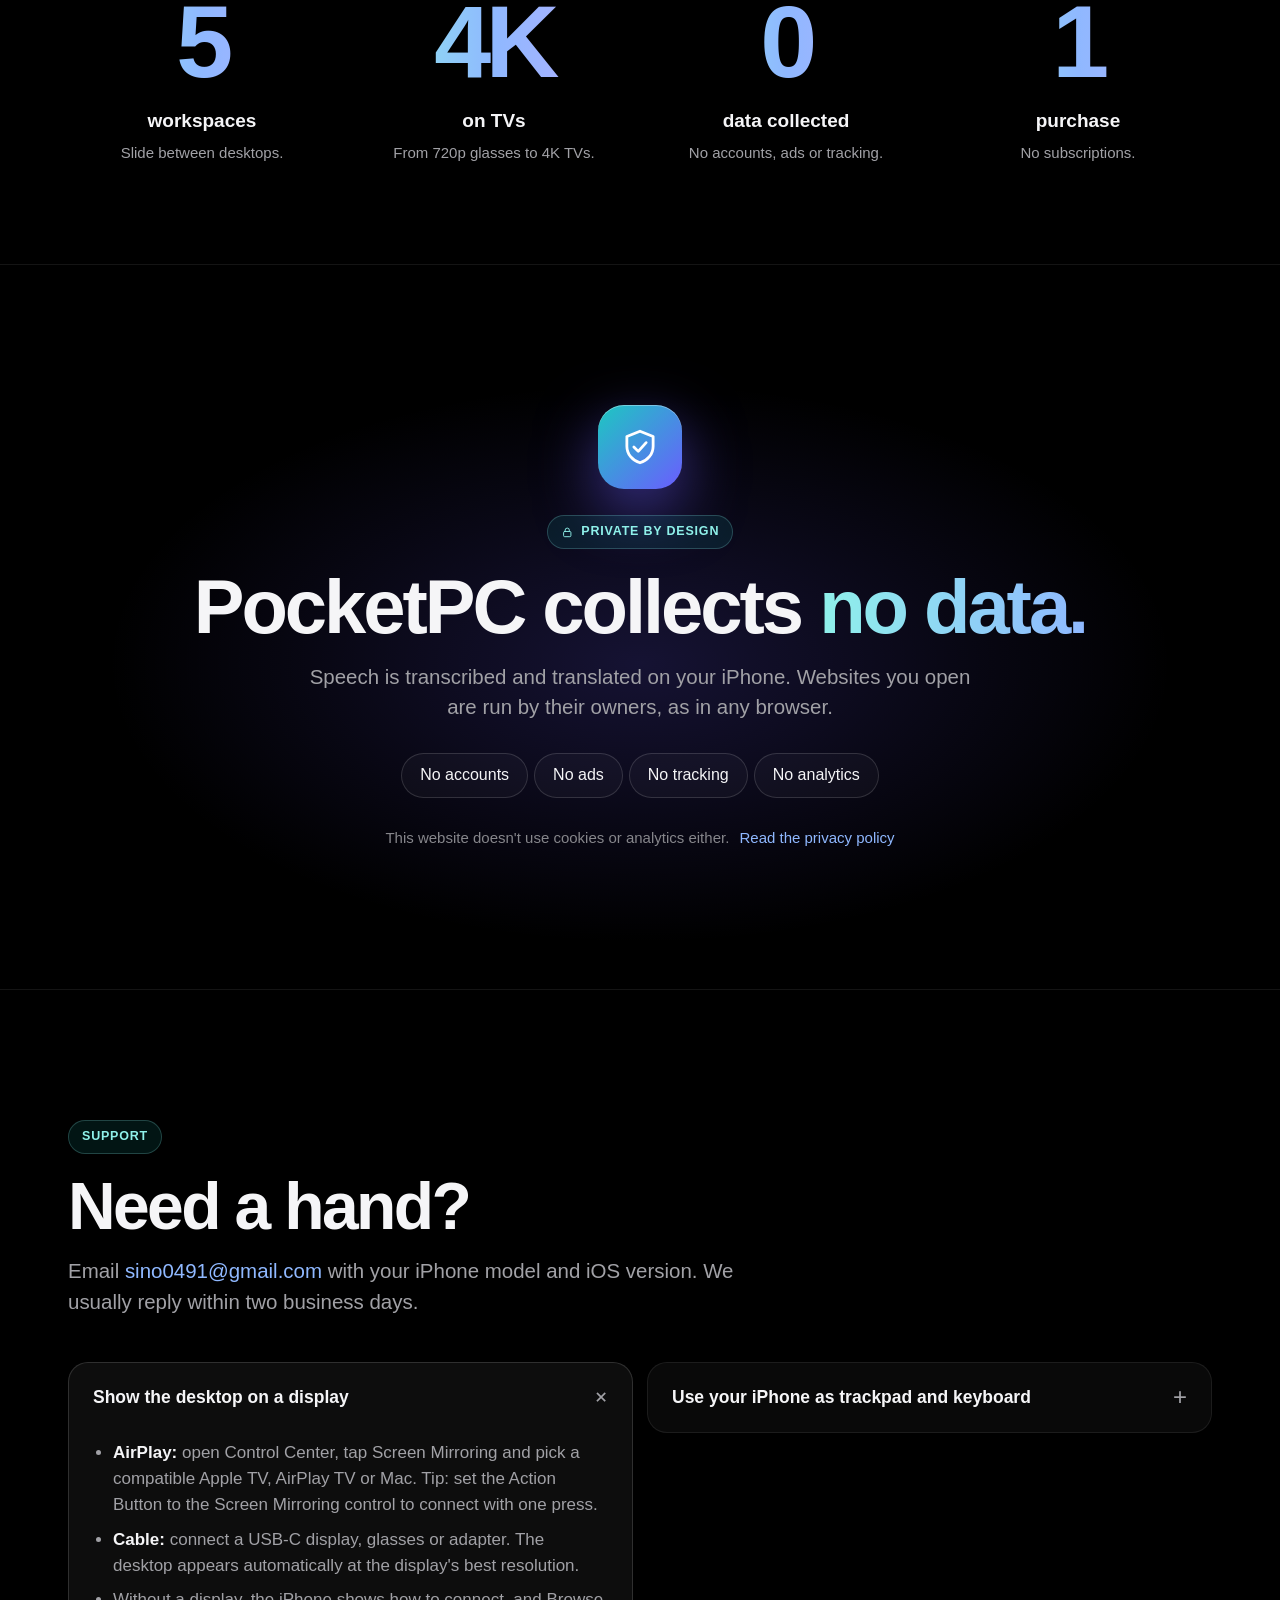
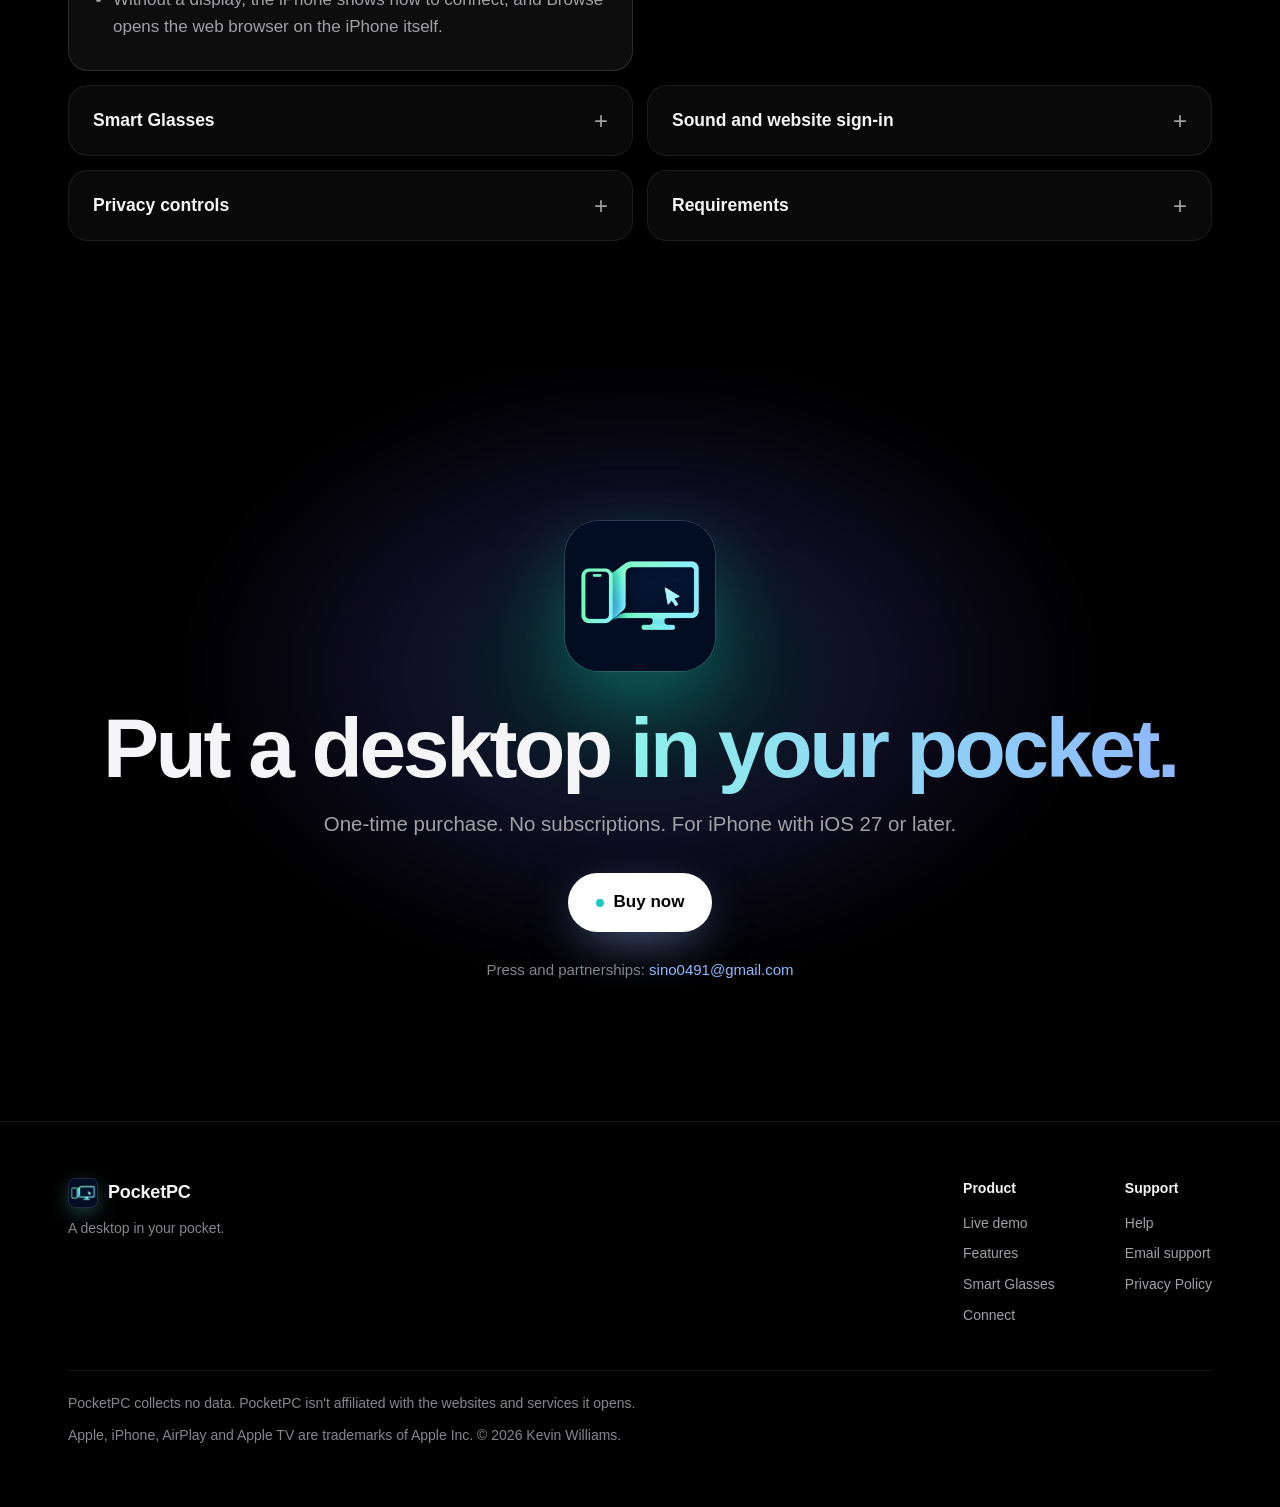
==== commit 00da8fb9: "Link Buy now CTAs to the live PocketPC App Store listing" ====
--- a/index.html
+++ b/index.html
@@ -77,7 +77,7 @@
       <a href="#help" data-nav="help">Support</a>
       <a href="privacy.html">Privacy</a>
     </nav>
-    <a class="nav-cta" href="#get">Coming soon</a>
+    <a class="nav-cta" href="https://apps.apple.com/app/pocketpc-desktop-browser/id6816495897">Buy now</a>
     <button class="menu-btn" id="menuBtn" aria-label="Menu" aria-expanded="false" aria-controls="mnav"><i></i><i></i></button>
   </div>
   <nav class="mnav" id="mnav" aria-label="Sections">
@@ -90,7 +90,7 @@
 <section class="hero" id="top">
   <div class="hero-bg" aria-hidden="true"><div class="aurora"><i></i><i></i><i></i></div><div class="hero-grid"></div></div>
   <div class="wrap hero-copy" id="heroCopy">
-    <a class="pill intro" href="#get" style="--d:.05s"><span class="dot"></span>Coming soon to the App Store</a>
+    <a class="pill intro" href="https://apps.apple.com/app/pocketpc-desktop-browser/id6816495897" style="--d:.05s"><span class="dot"></span>Buy now</a>
     <h1 class="h-hero" data-split>Your iPhone is now <span class="grad">a desktop.</span></h1>
     <p class="lede intro" style="--d:.55s">Connect a TV, a monitor or AR/XR display glasses, and a full windowed desktop appears on the big screen. Your iPhone becomes the trackpad and keyboard. No laptop required.</p>
     <div class="cta-row intro" style="--d:.7s">
@@ -513,7 +513,7 @@
     <div class="cta-icon" aria-hidden="true"><img src="assets/app-icon.png" width="160" height="160" alt=""></div>
     <h2>Put a desktop <span class="grad">in your pocket.</span></h2>
     <p class="sub">One-time purchase. No subscriptions. For iPhone with iOS 27 or later.</p>
-    <span class="store-pill"><span class="dot"></span>Coming soon to the App Store</span>
+    <a class="store-pill" href="https://apps.apple.com/app/pocketpc-desktop-browser/id6816495897"><span class="dot"></span>Buy now</a>
     <p class="cta-contact">Press and partnerships: <a href="mailto:sino0491@gmail.com">sino0491@gmail.com</a></p>
   </div>
 </section>
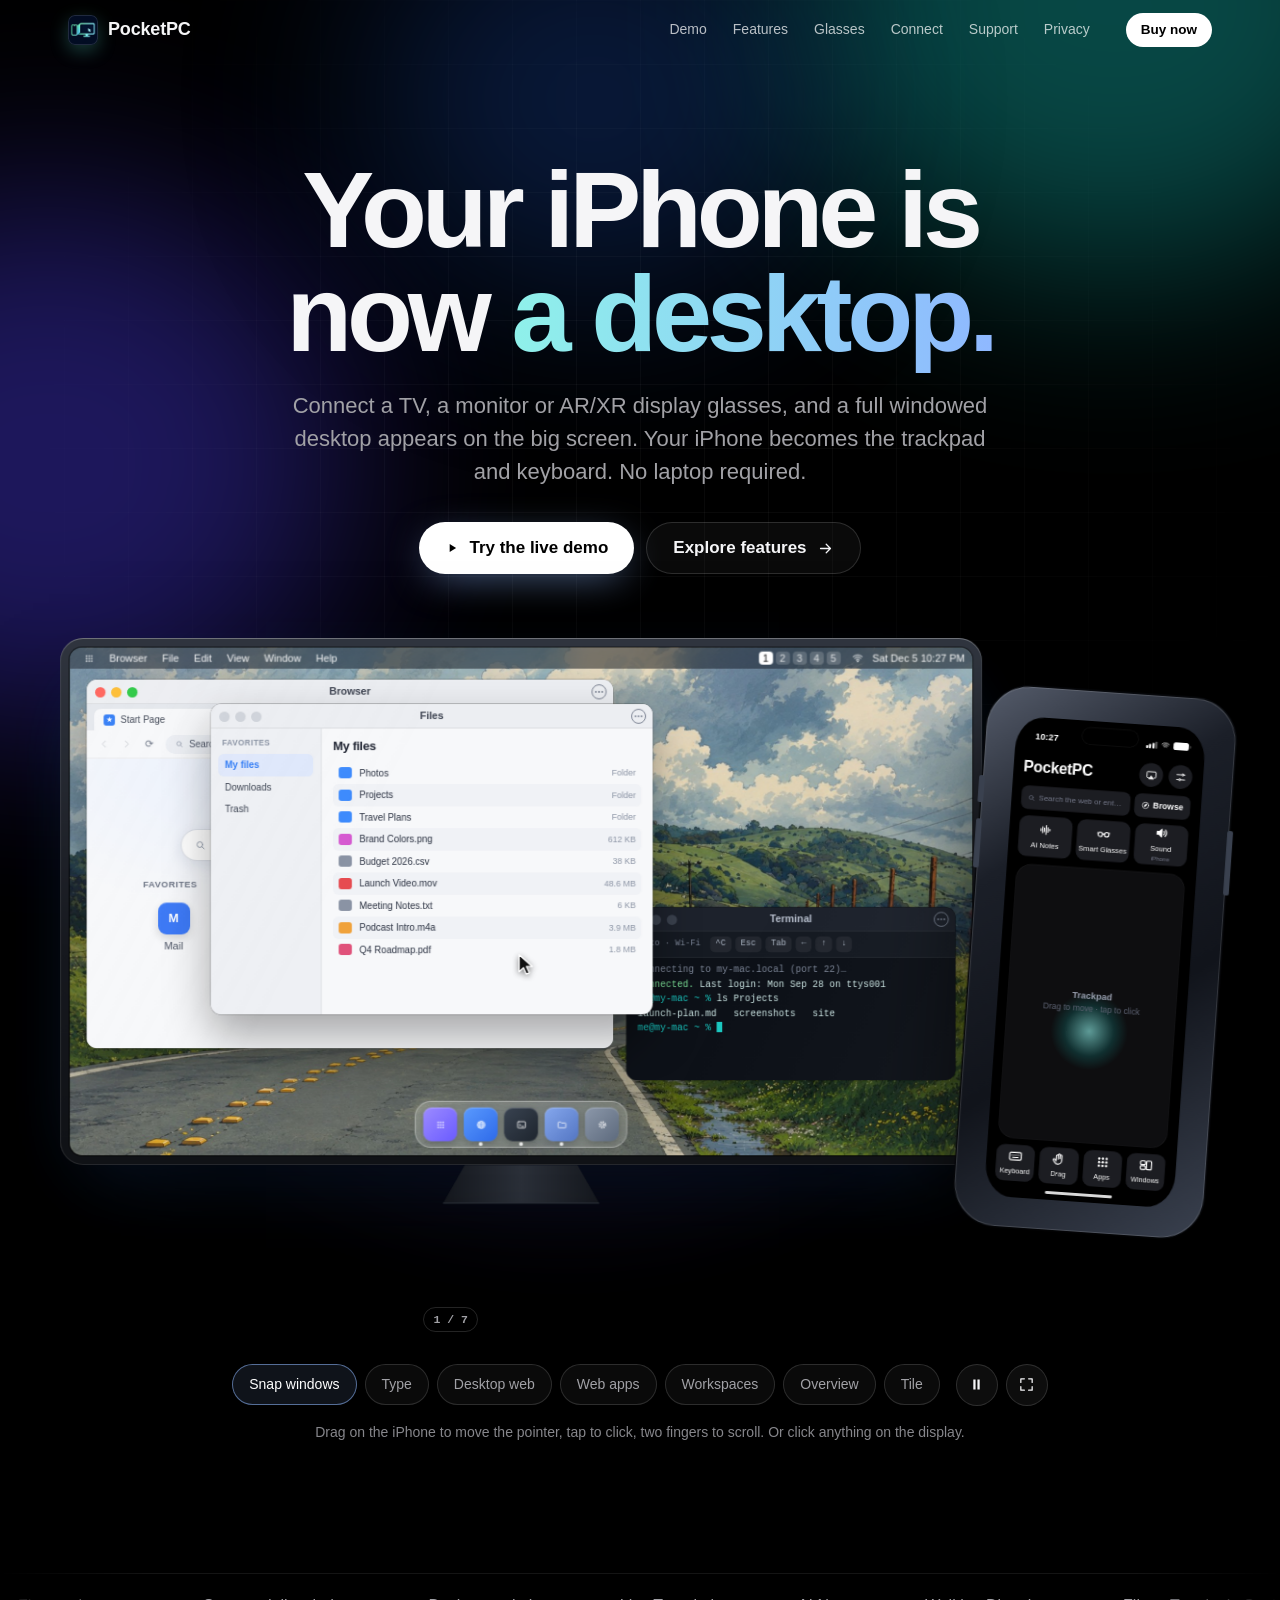
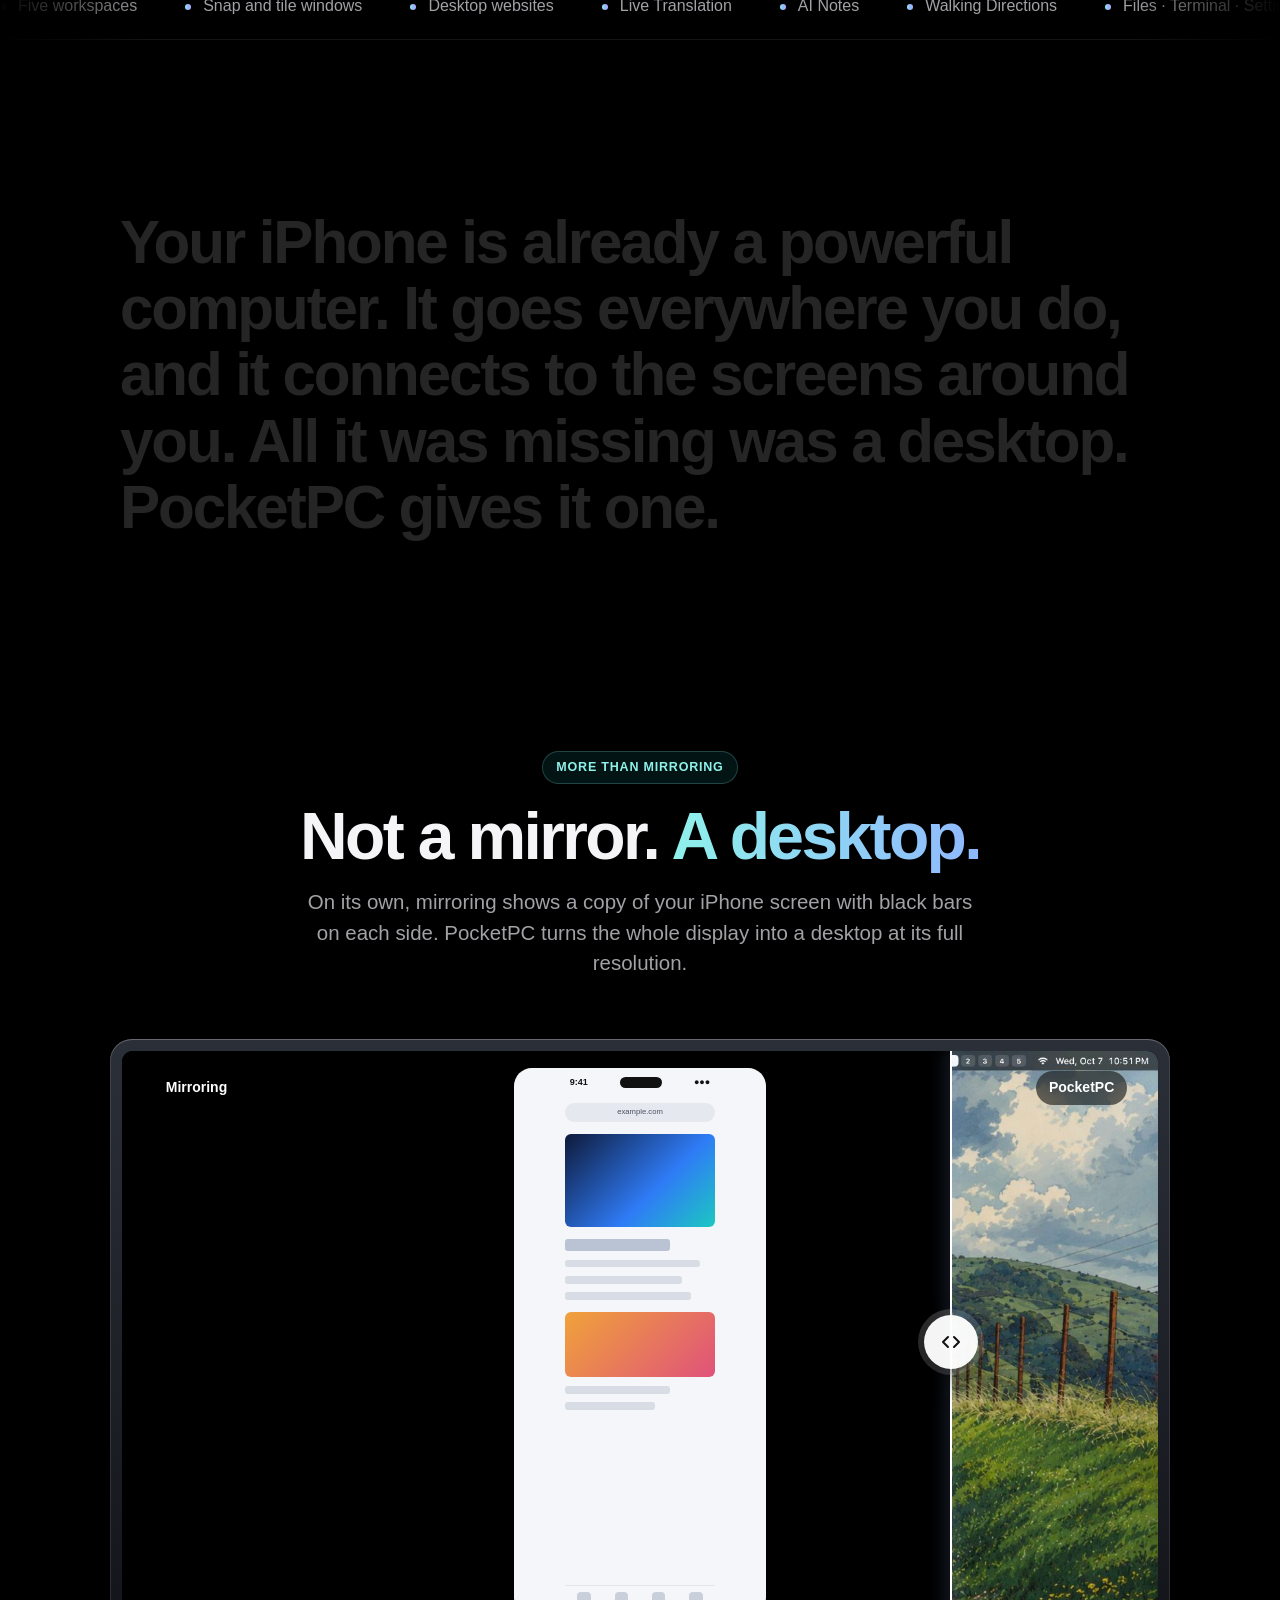
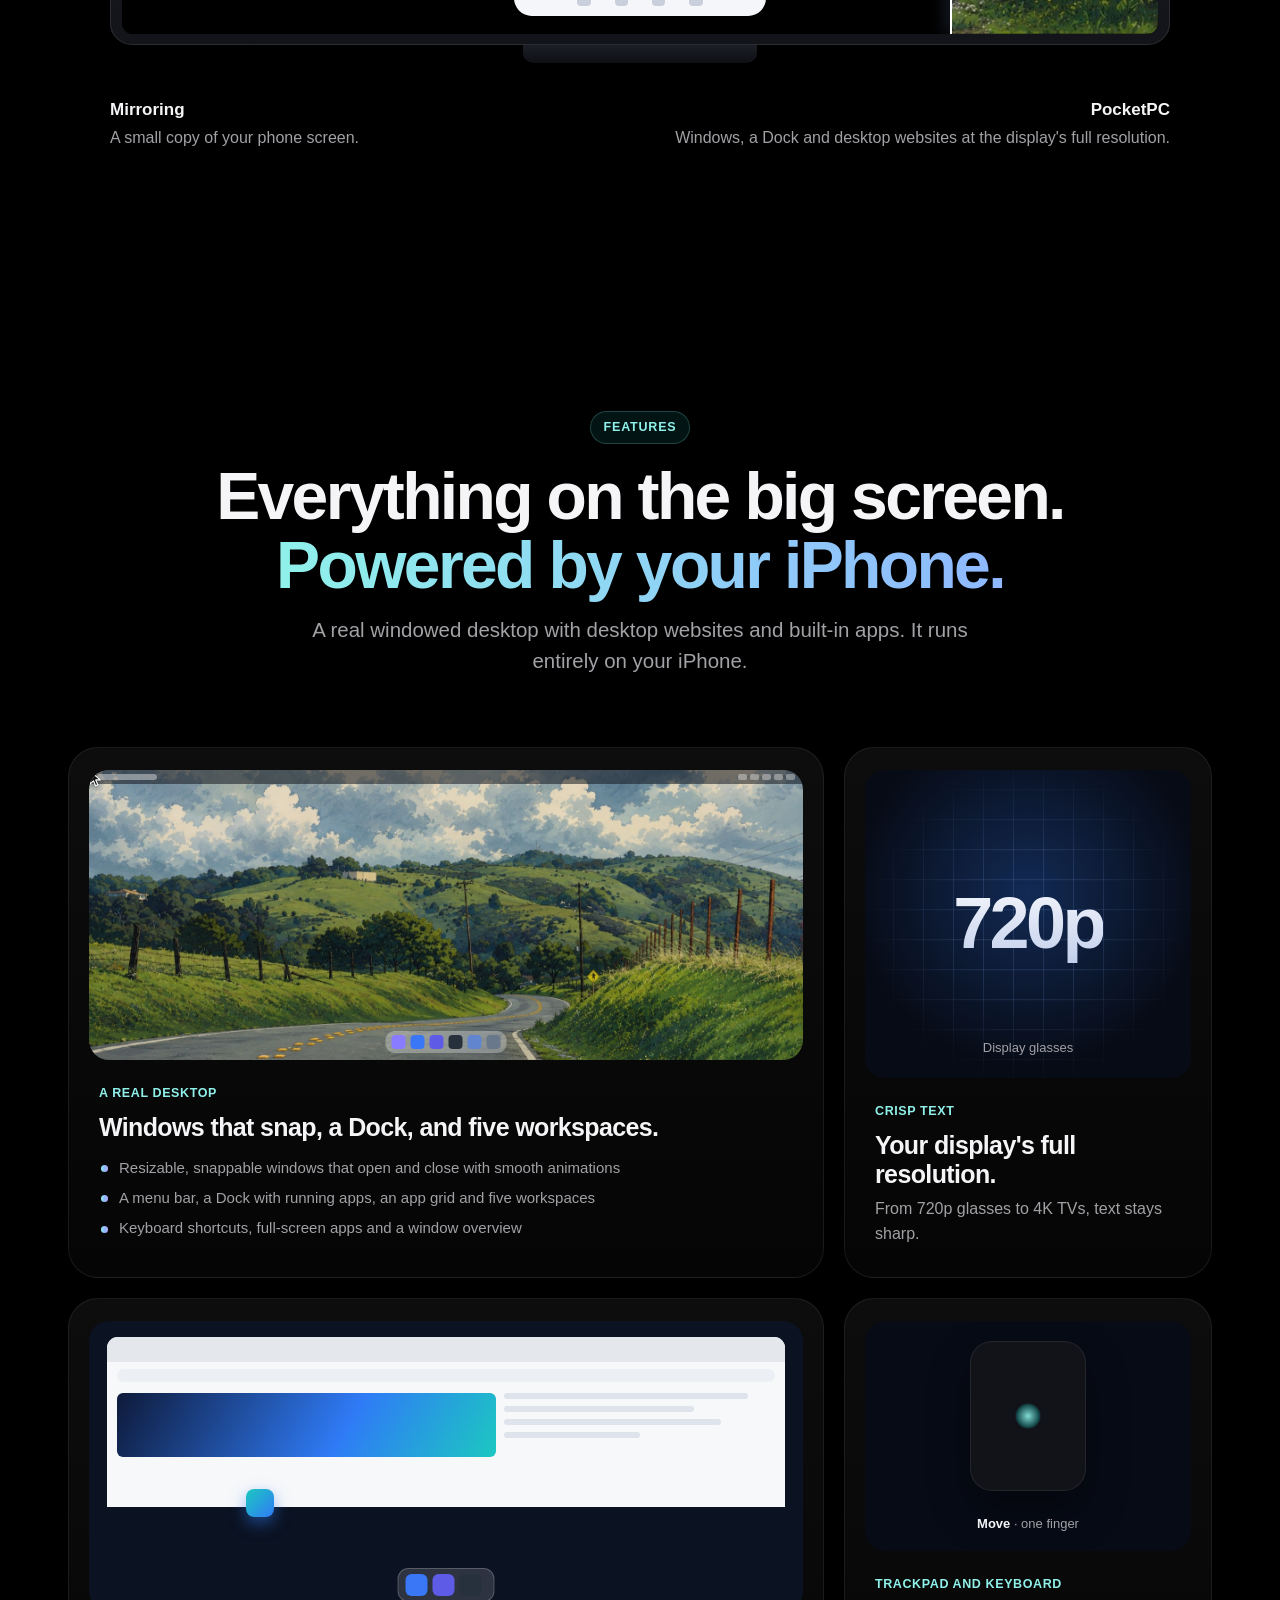
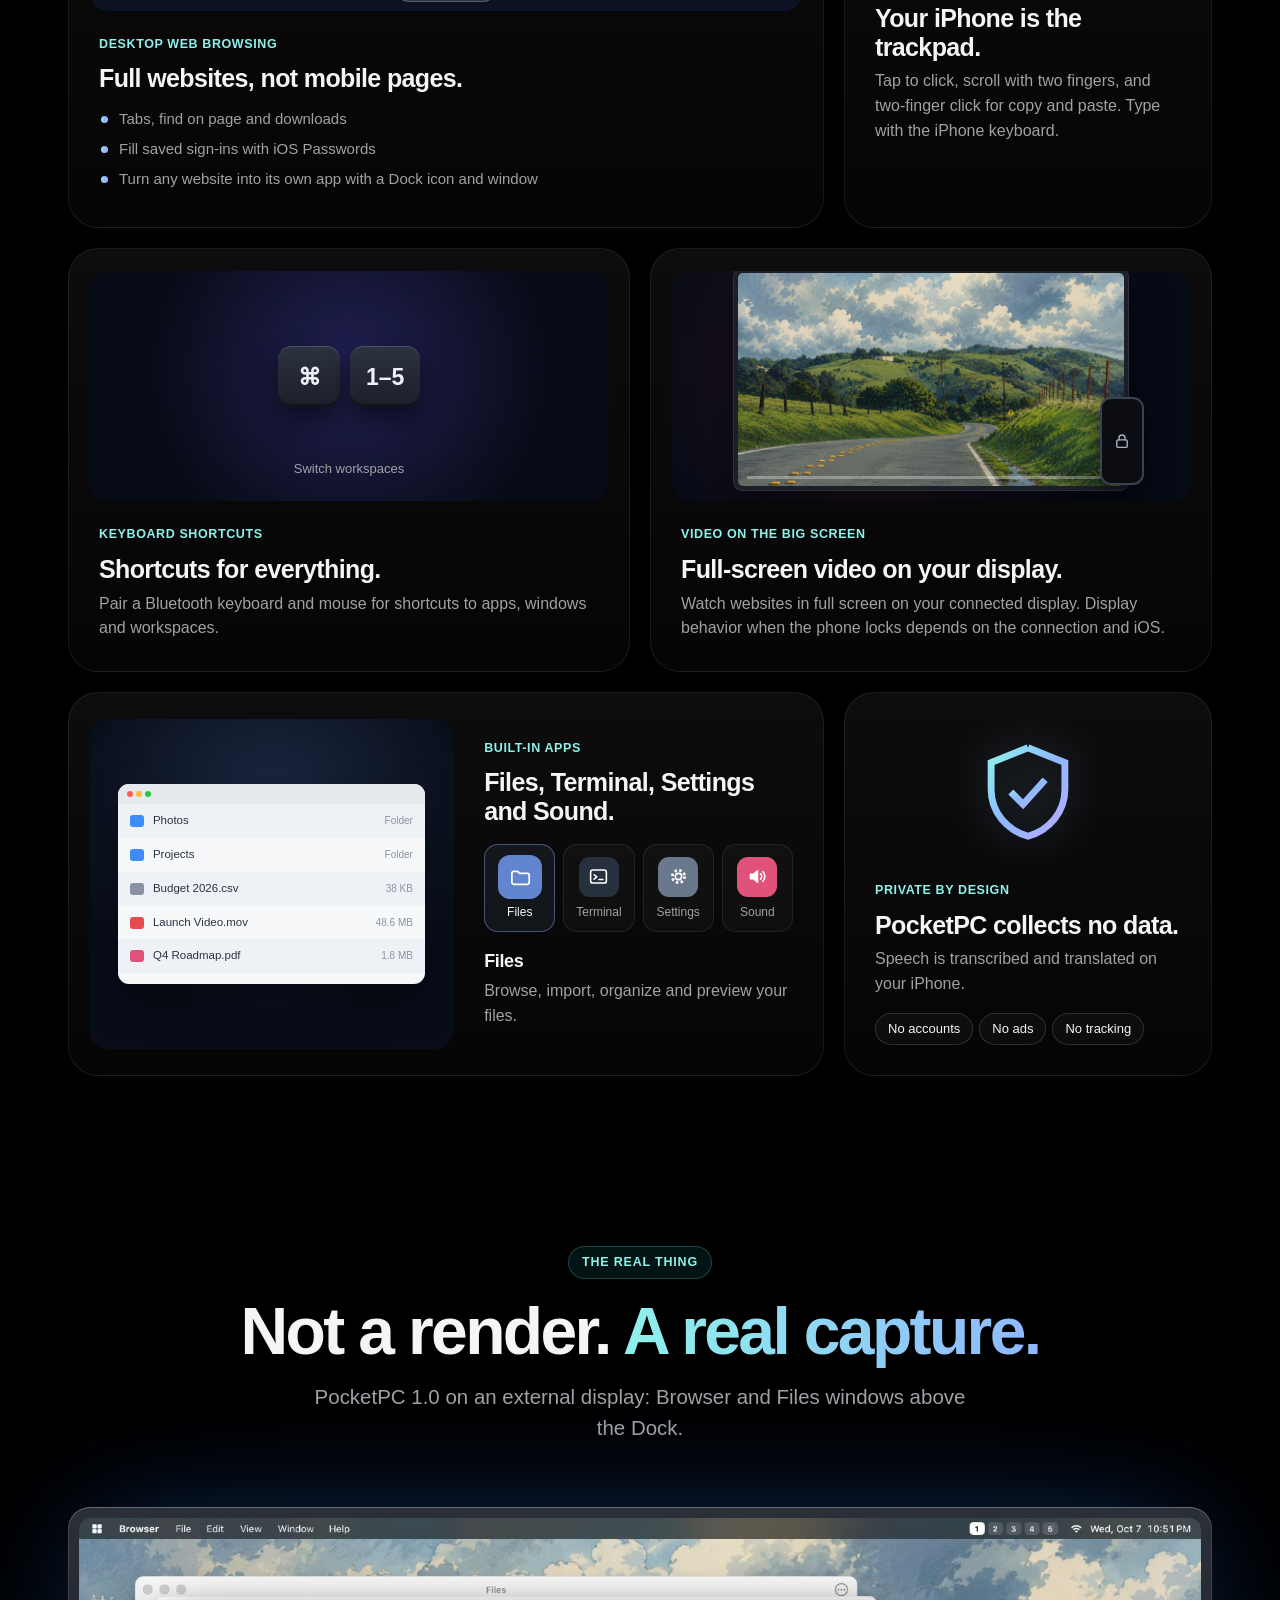
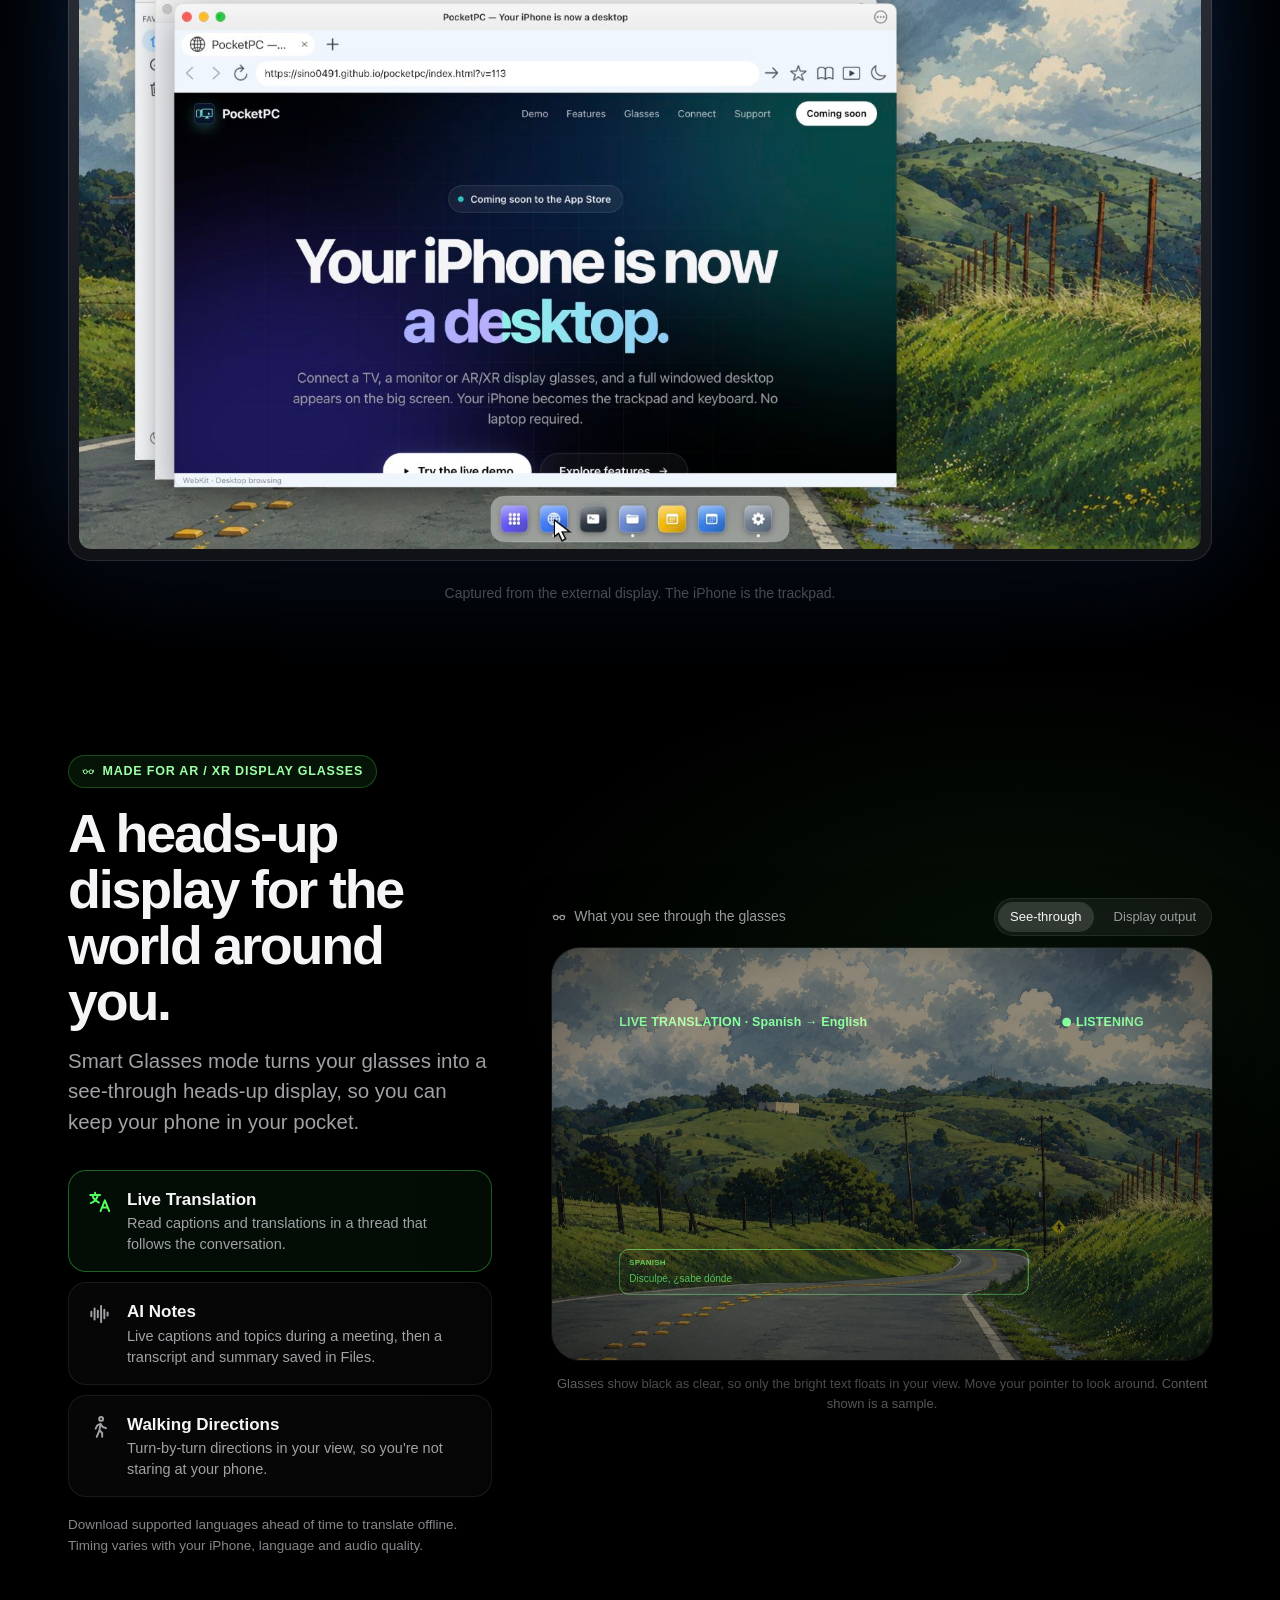
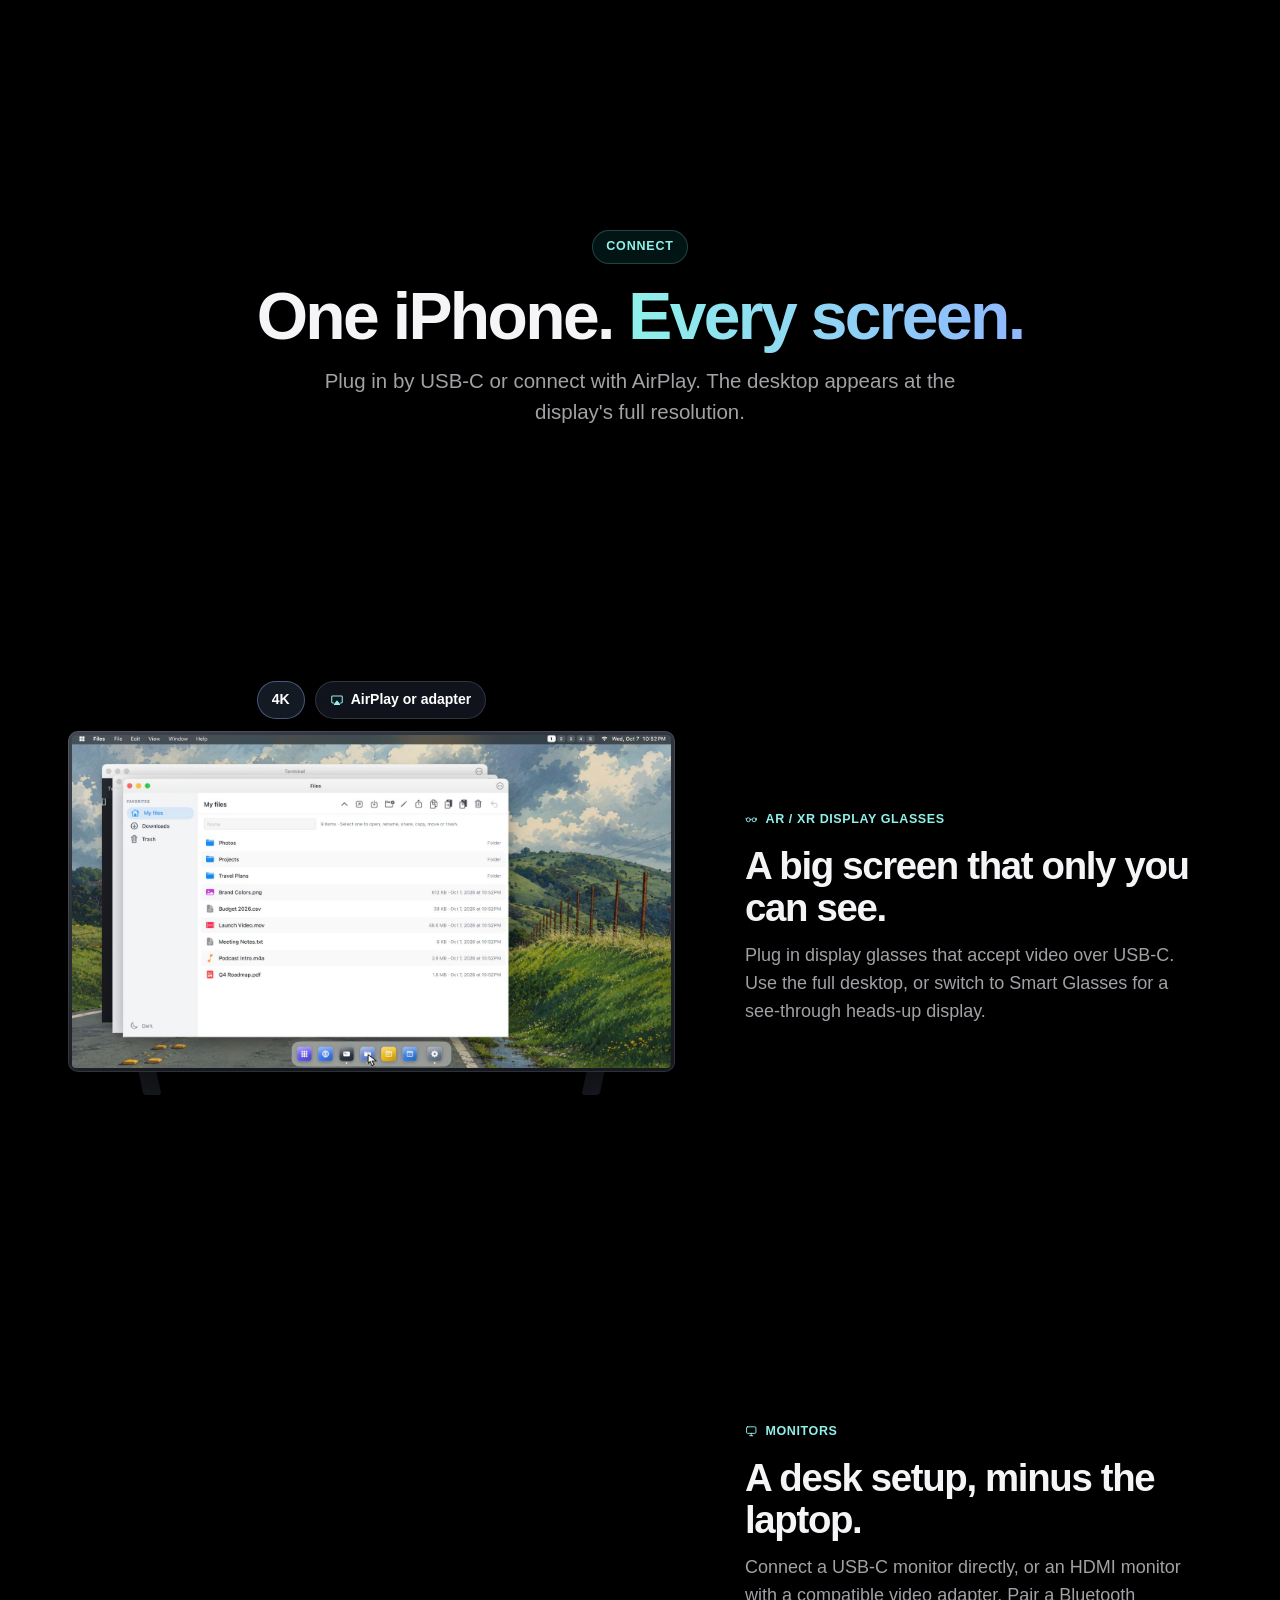
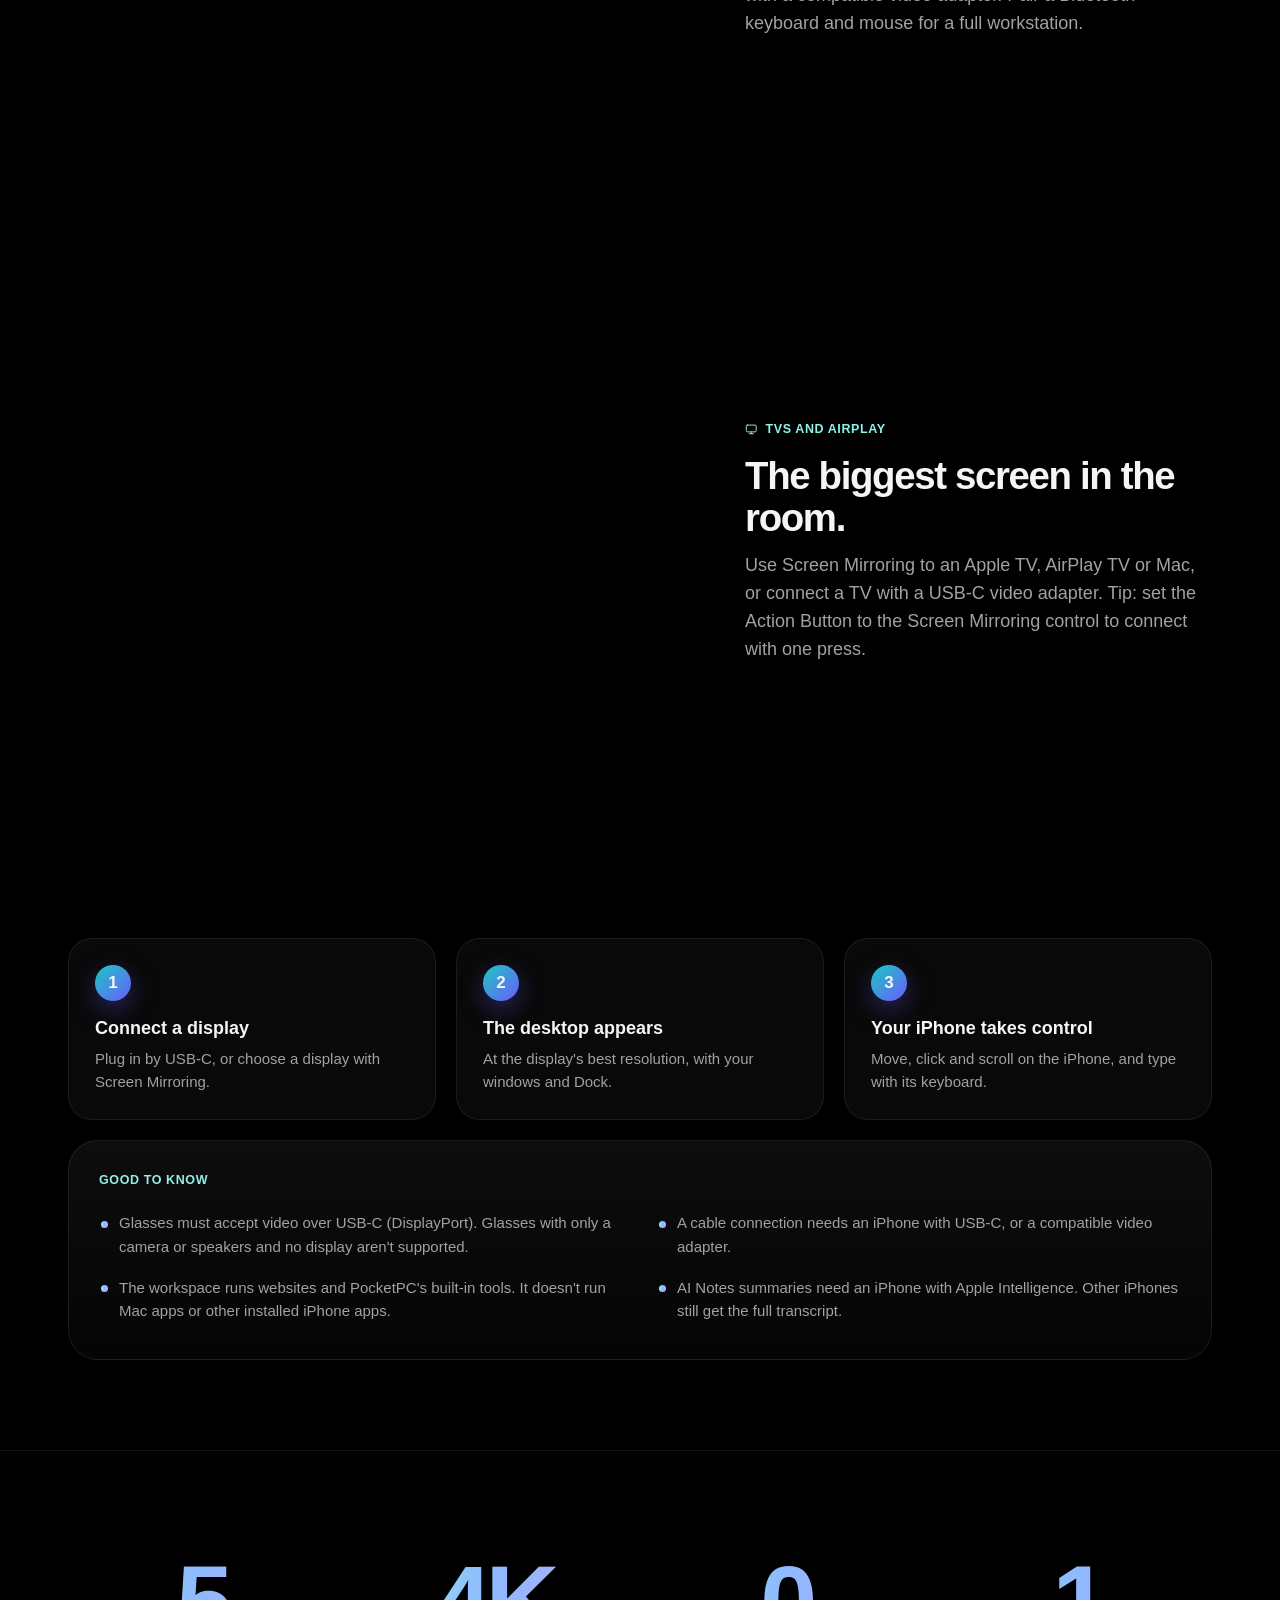
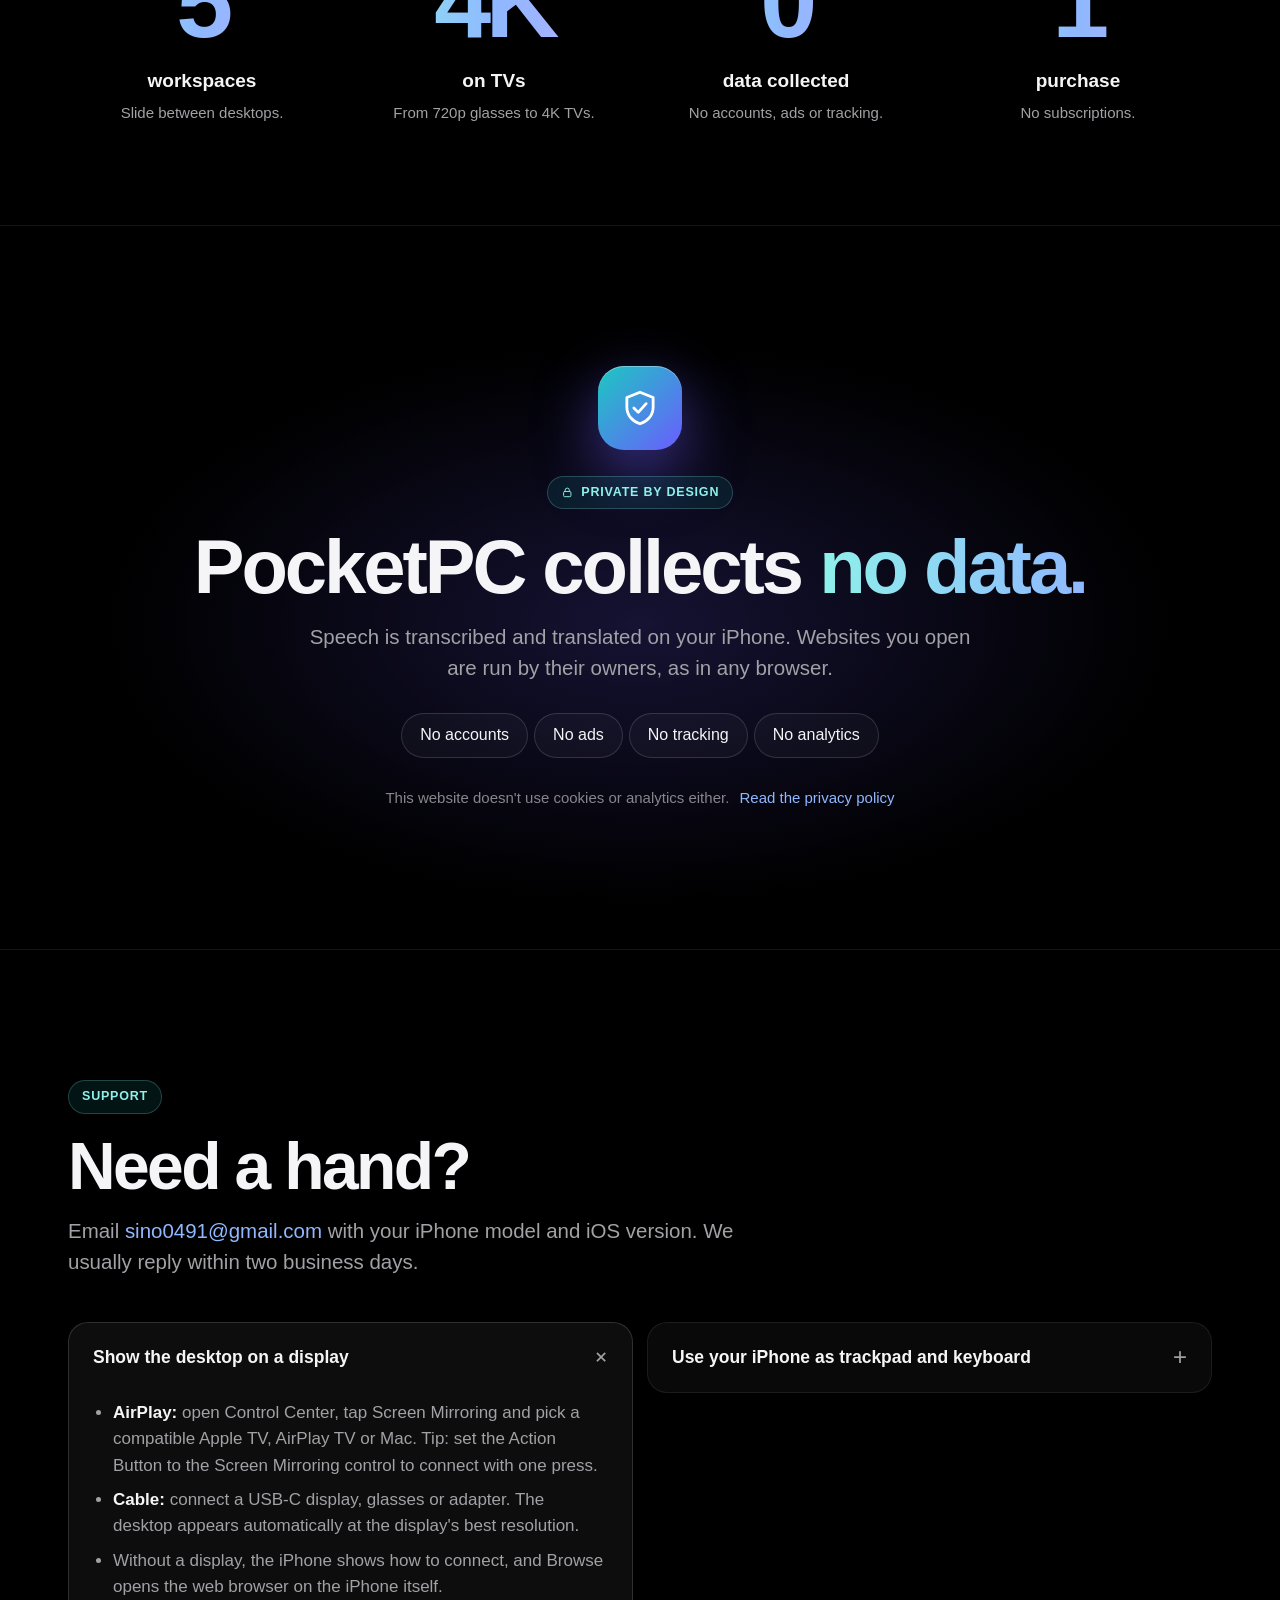
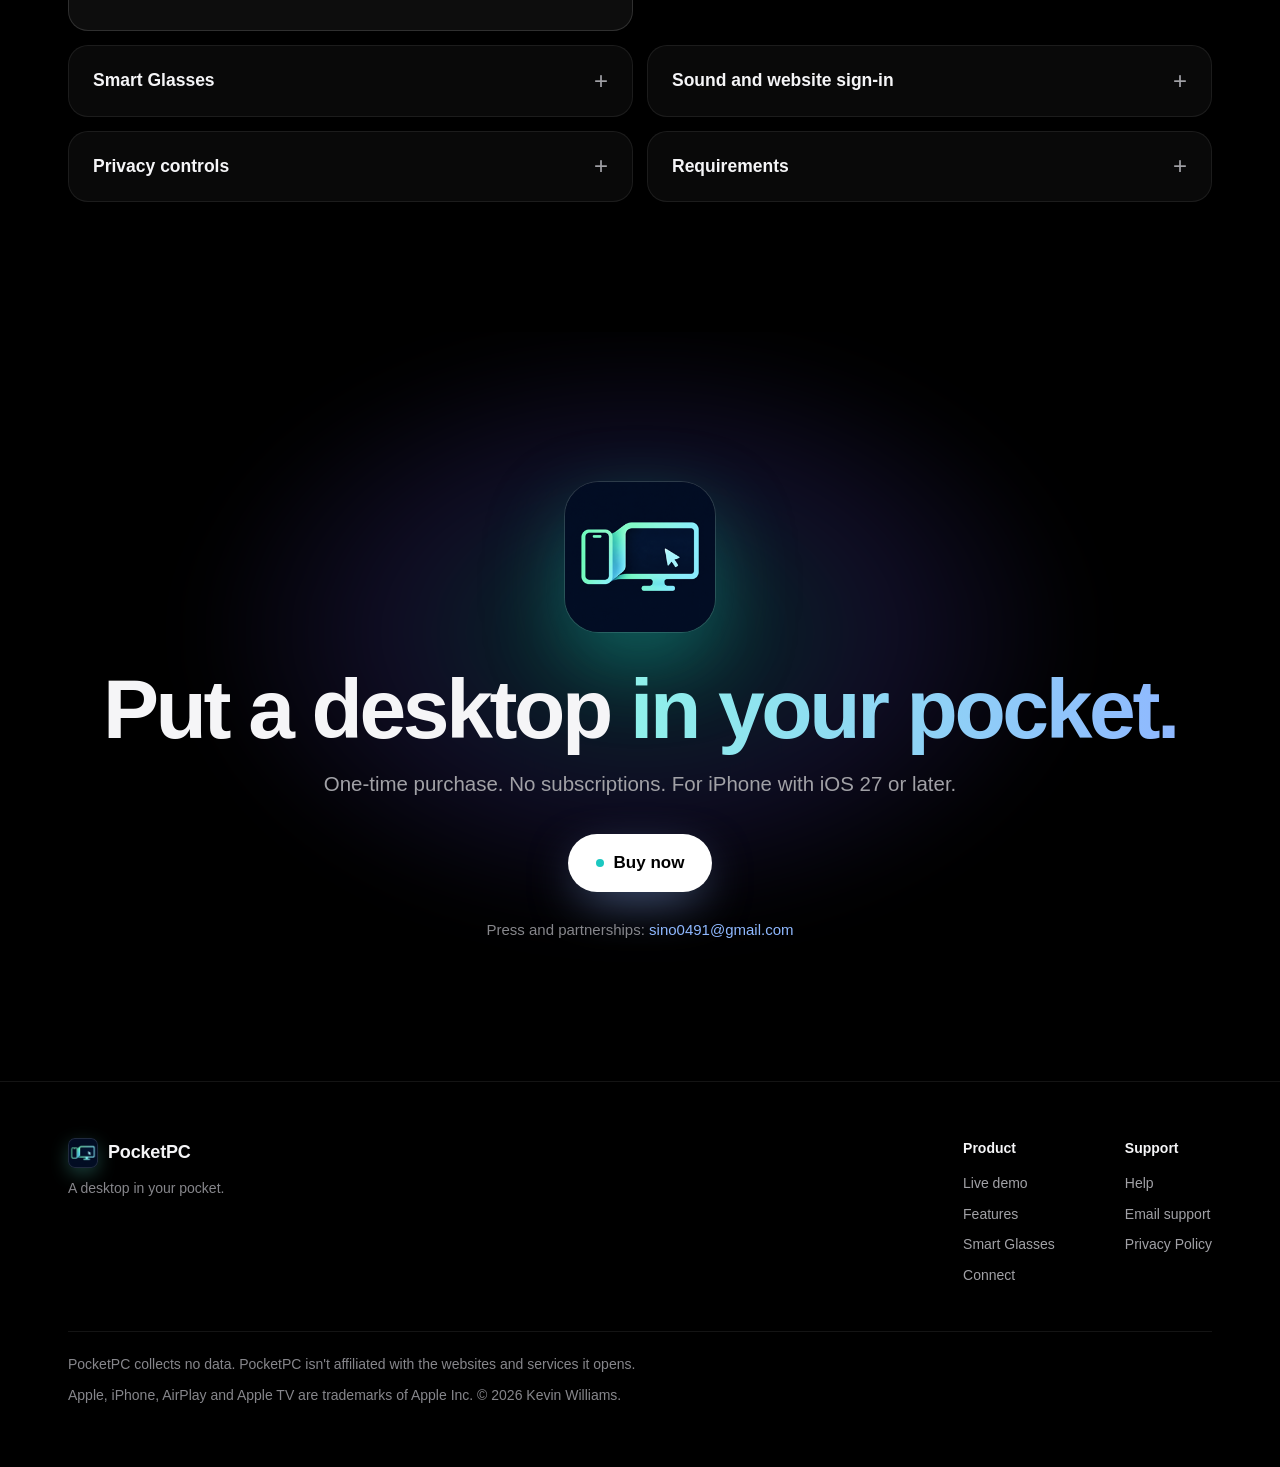
==== commit 881ebe79: "Remove Buy now pill above hero headline" ====
--- a/index.html
+++ b/index.html
@@ -90,7 +90,6 @@
 <section class="hero" id="top">
   <div class="hero-bg" aria-hidden="true"><div class="aurora"><i></i><i></i><i></i></div><div class="hero-grid"></div></div>
   <div class="wrap hero-copy" id="heroCopy">
-    <a class="pill intro" href="https://apps.apple.com/app/pocketpc-desktop-browser/id6816495897" style="--d:.05s"><span class="dot"></span>Buy now</a>
     <h1 class="h-hero" data-split>Your iPhone is now <span class="grad">a desktop.</span></h1>
     <p class="lede intro" style="--d:.55s">Connect a TV, a monitor or AR/XR display glasses, and a full windowed desktop appears on the big screen. Your iPhone becomes the trackpad and keyboard. No laptop required.</p>
     <div class="cta-row intro" style="--d:.7s">
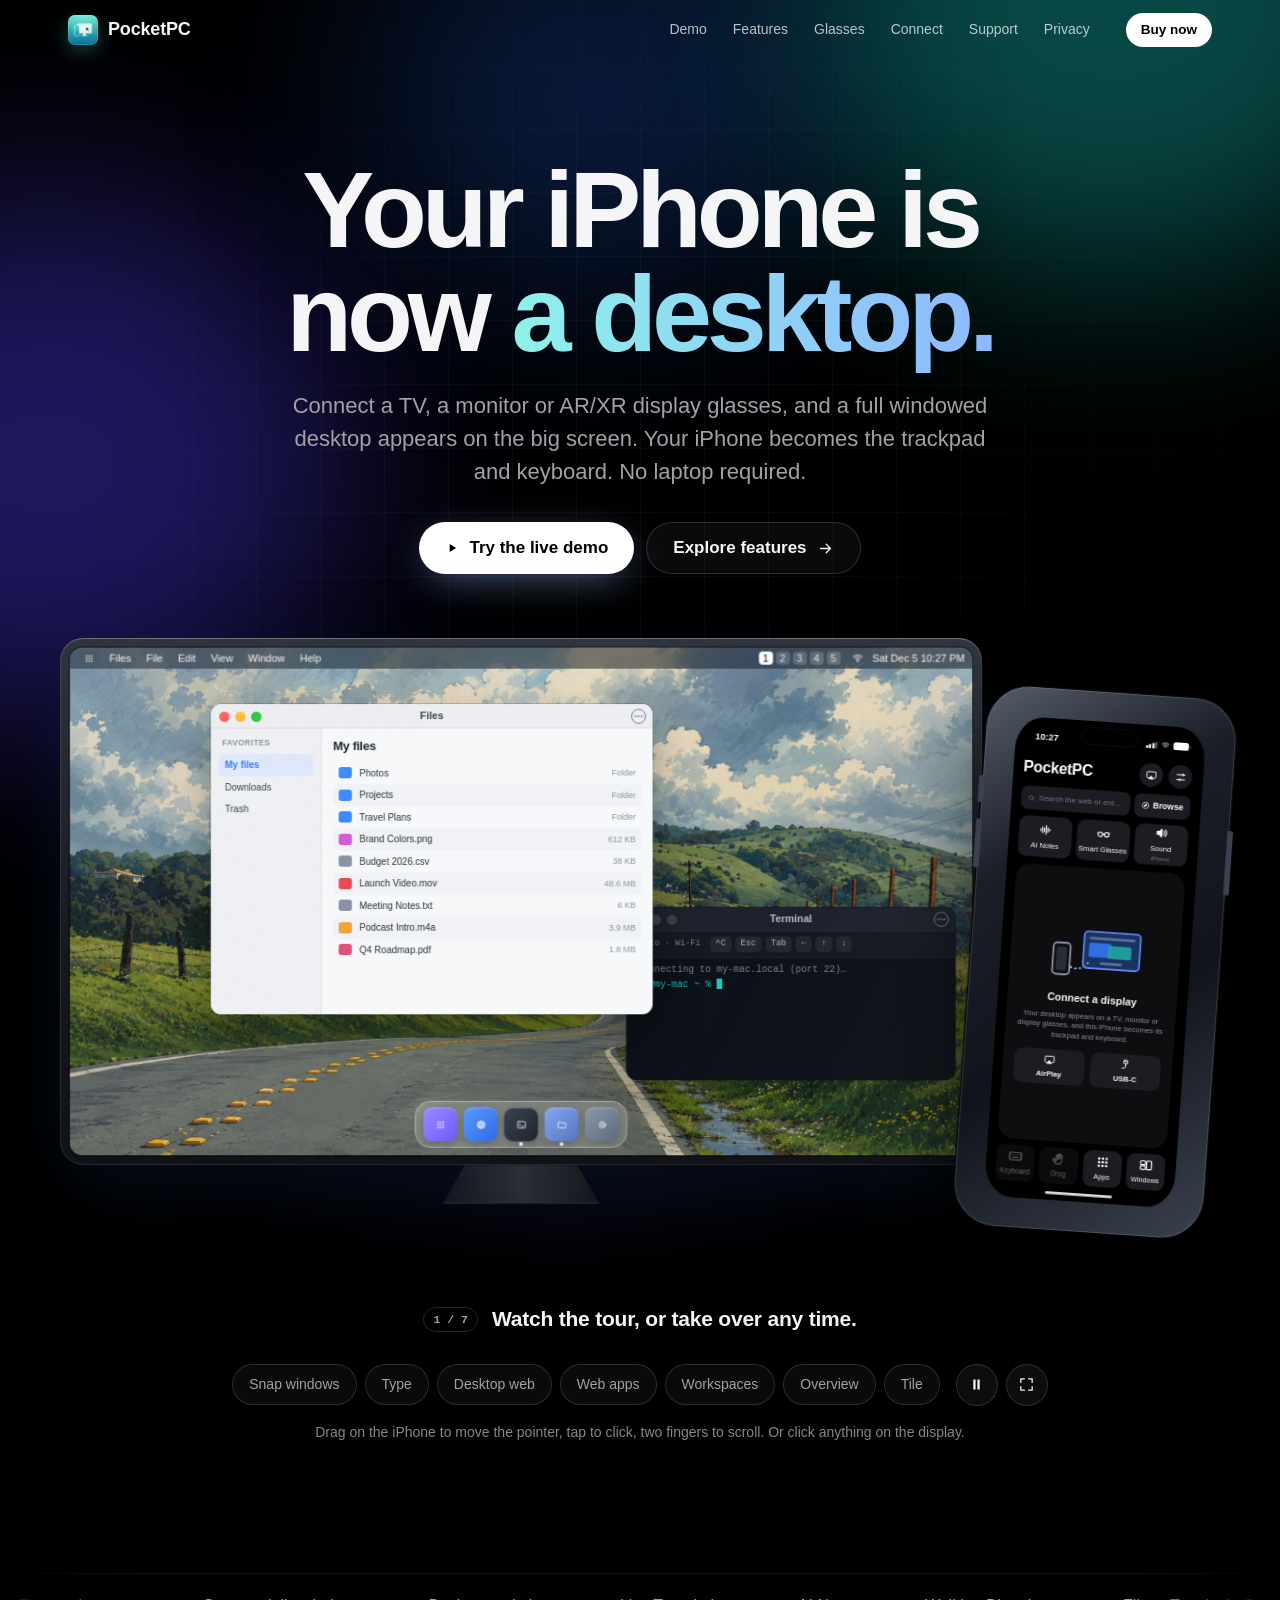
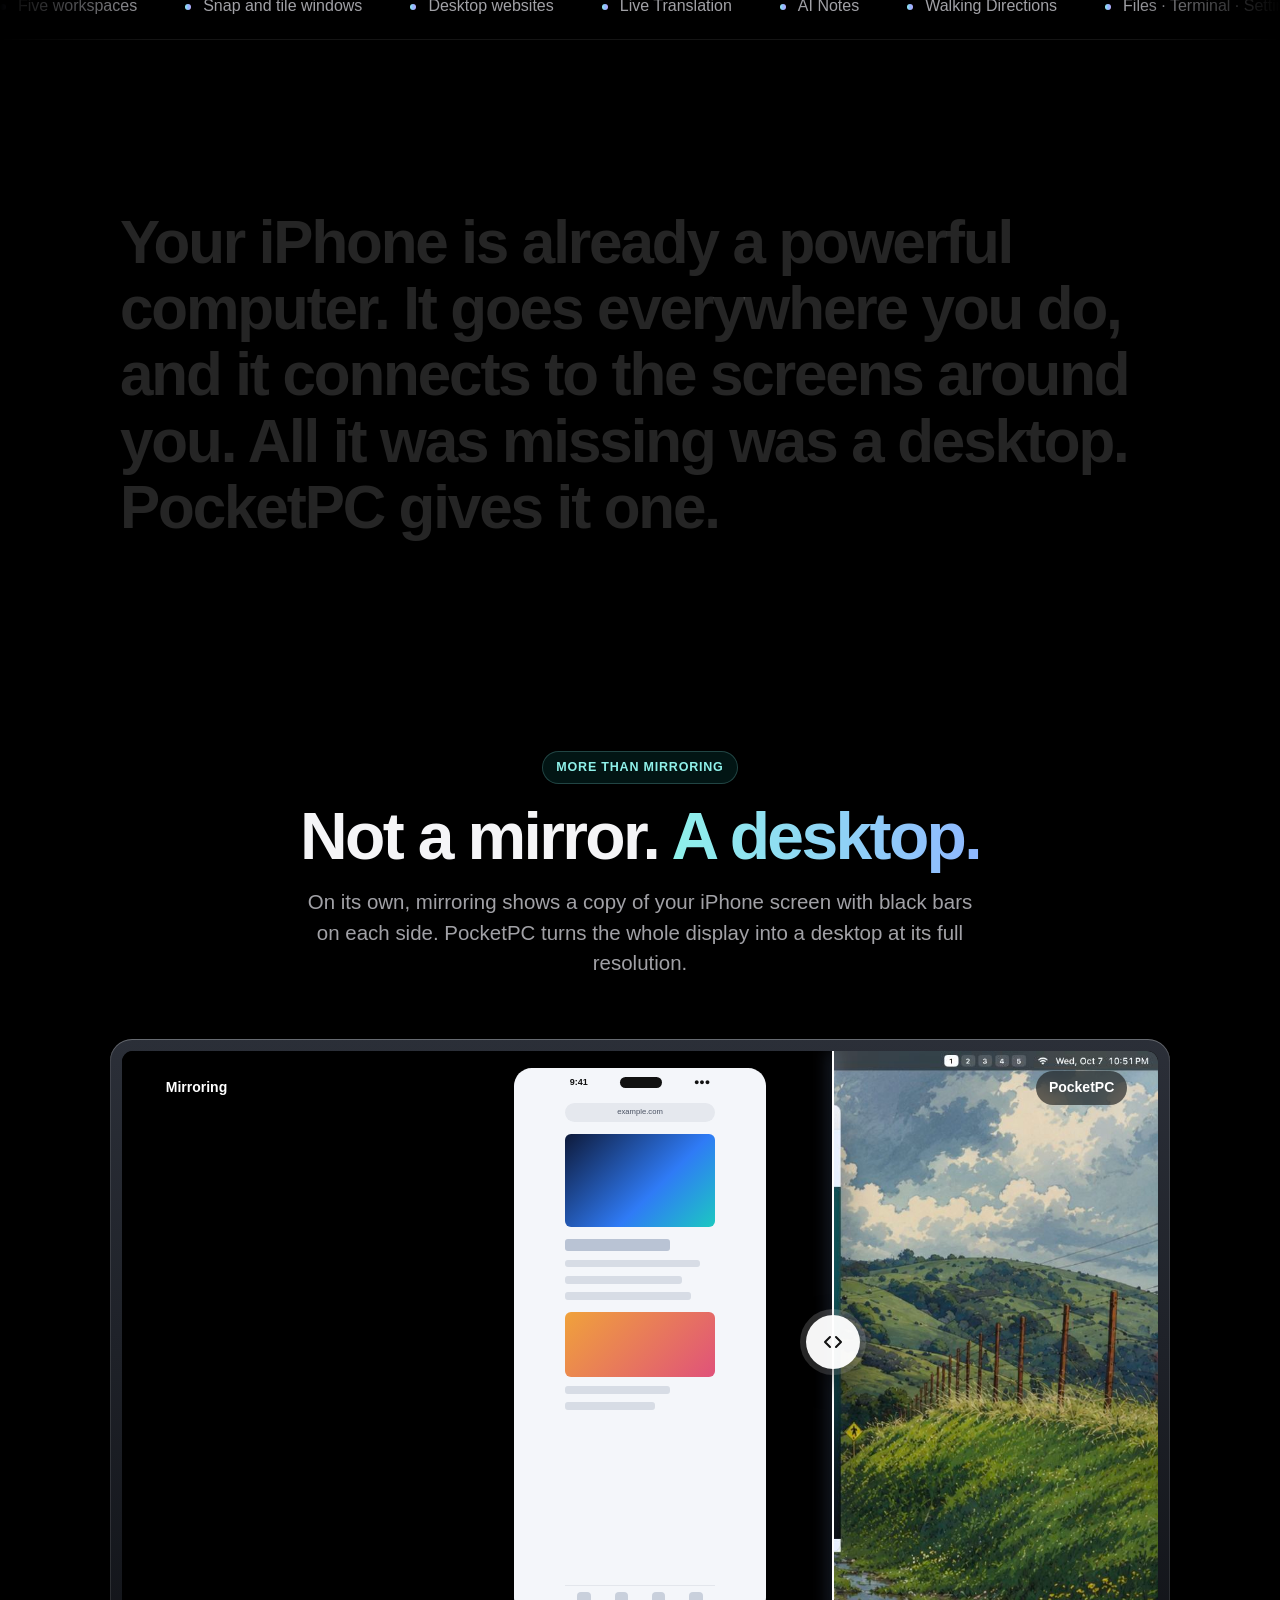
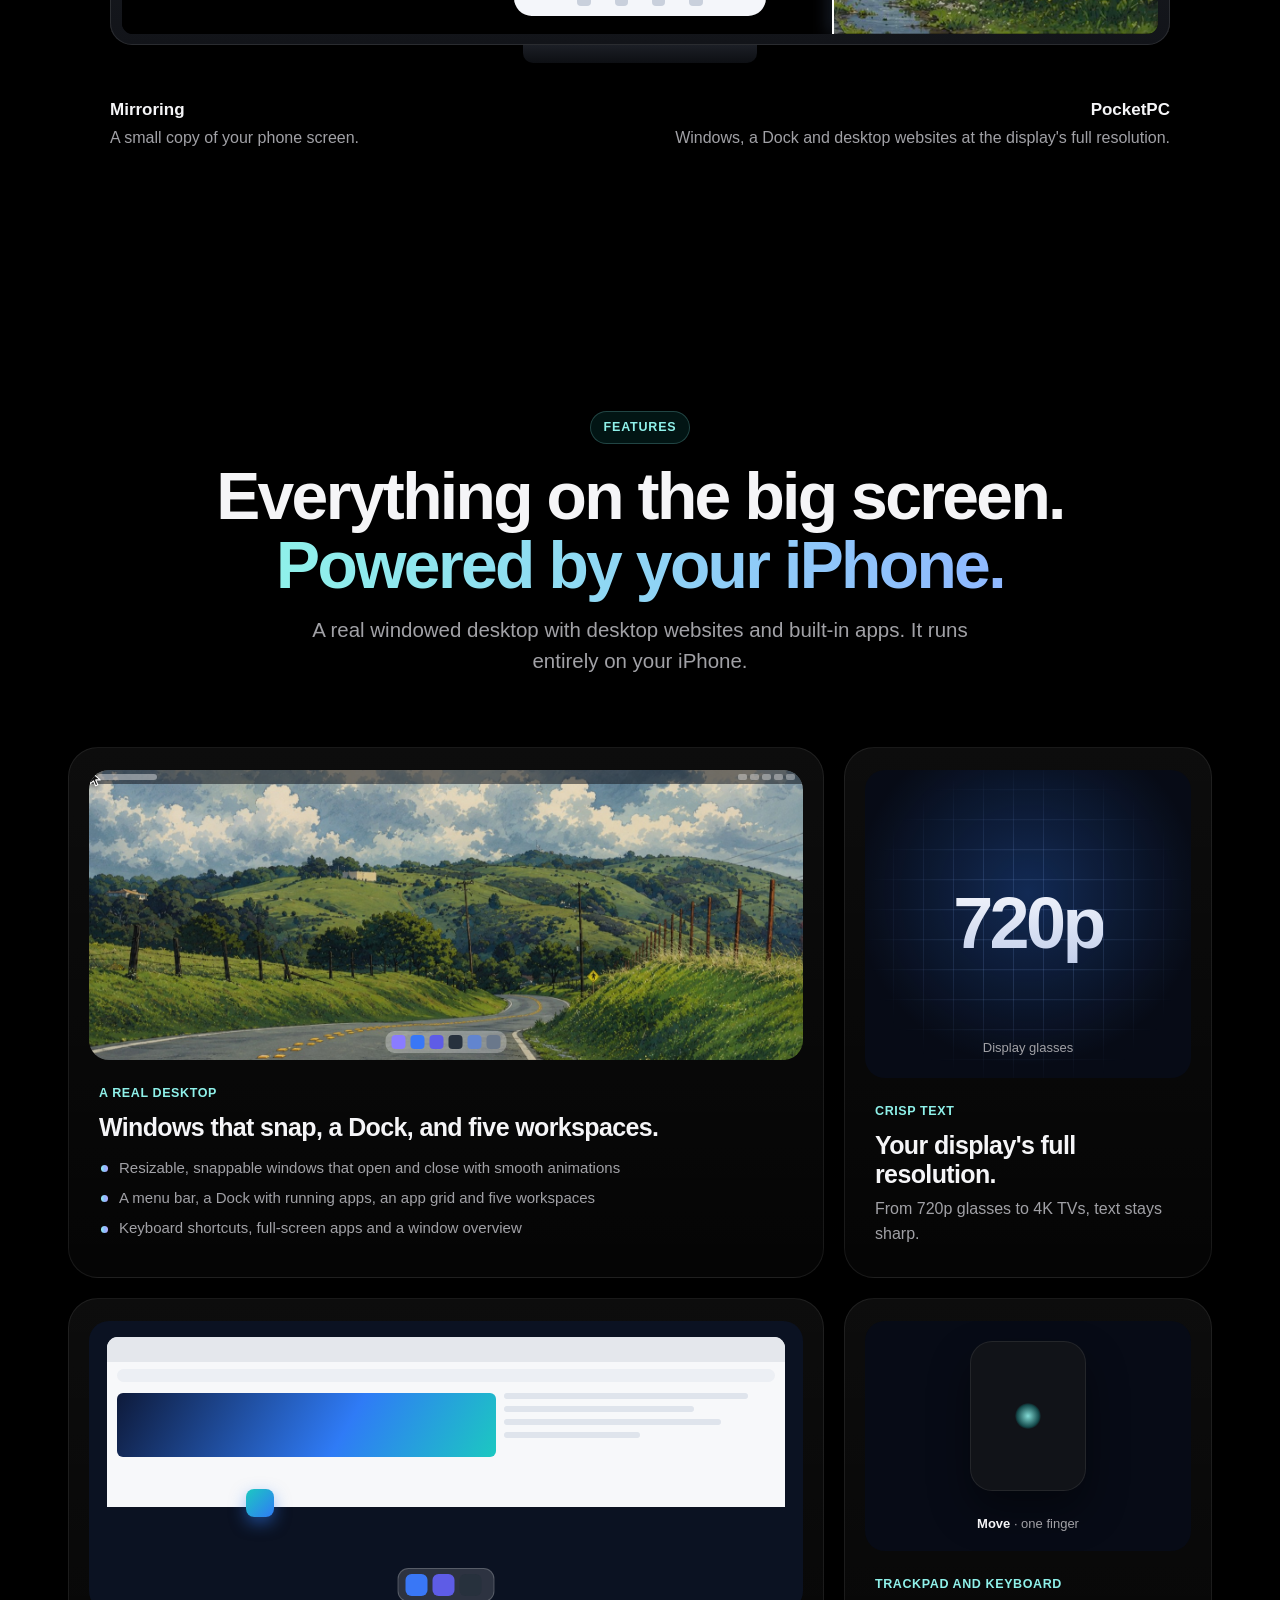
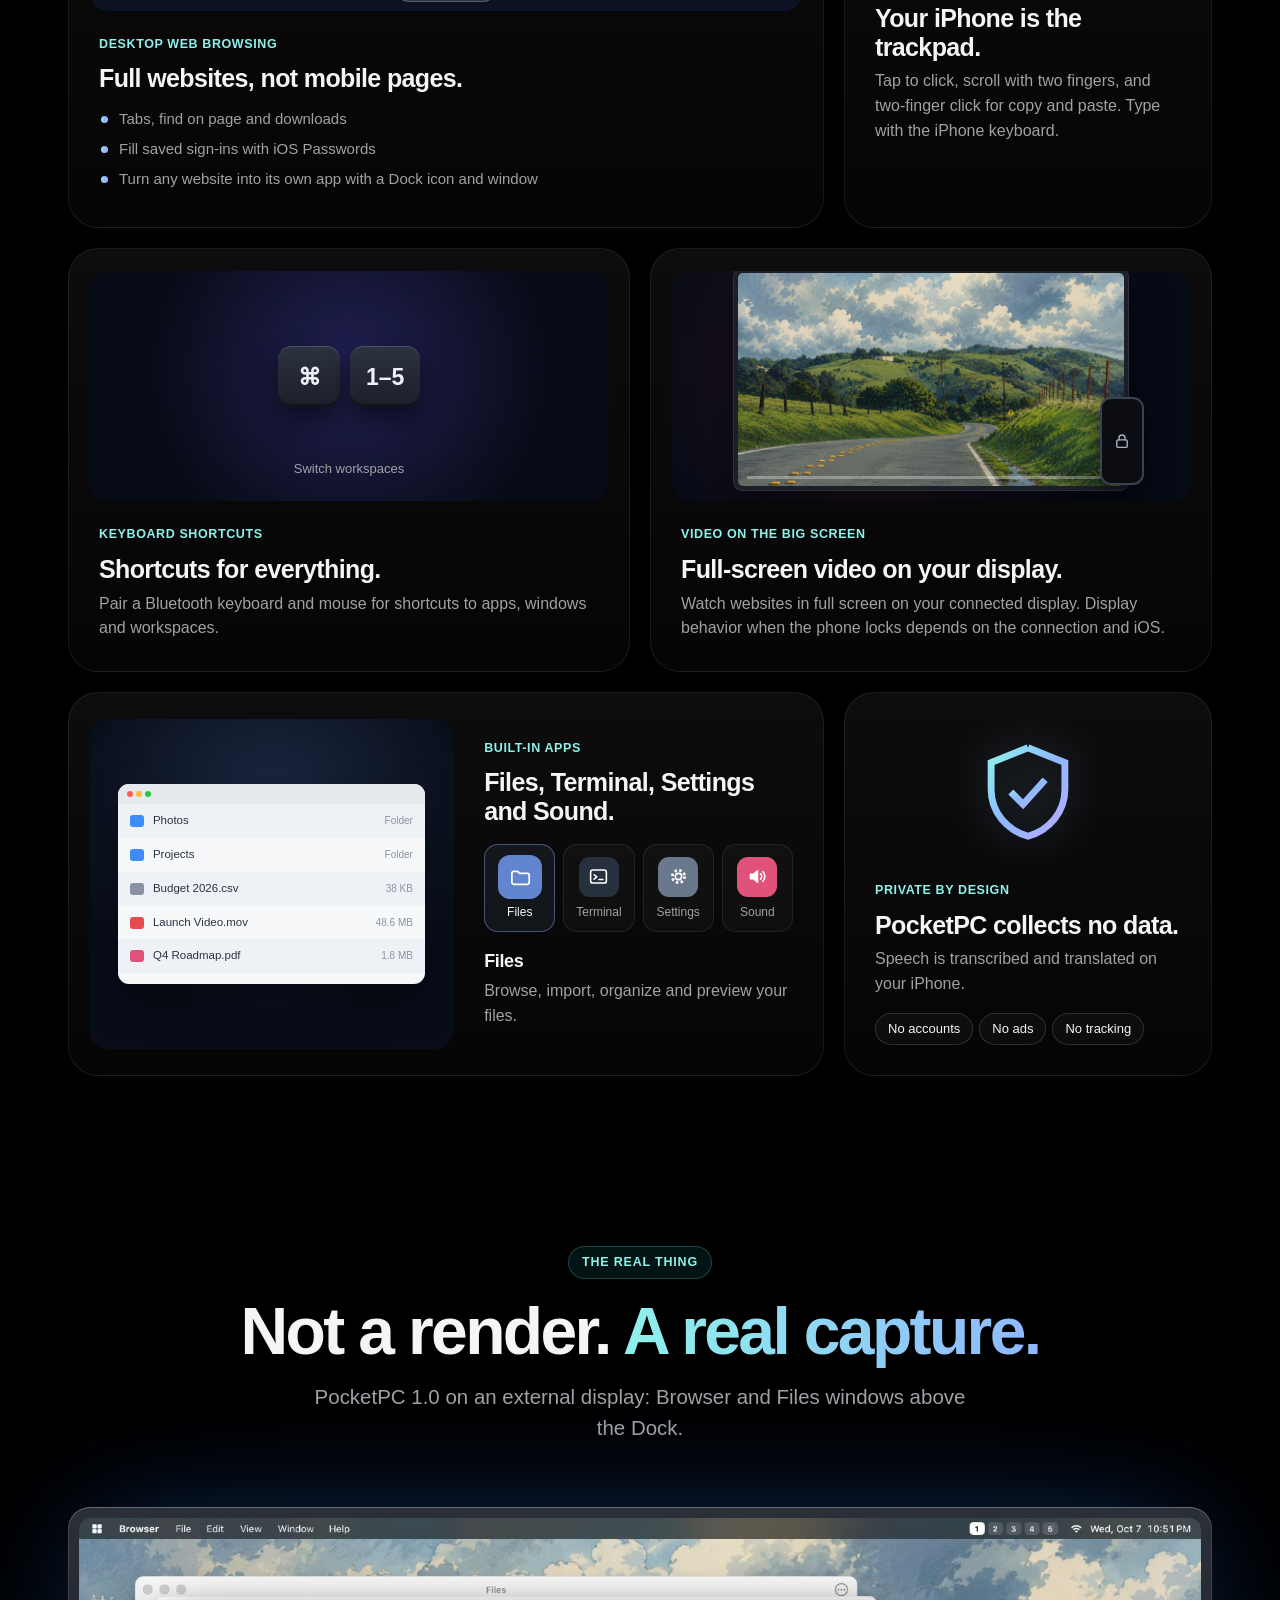
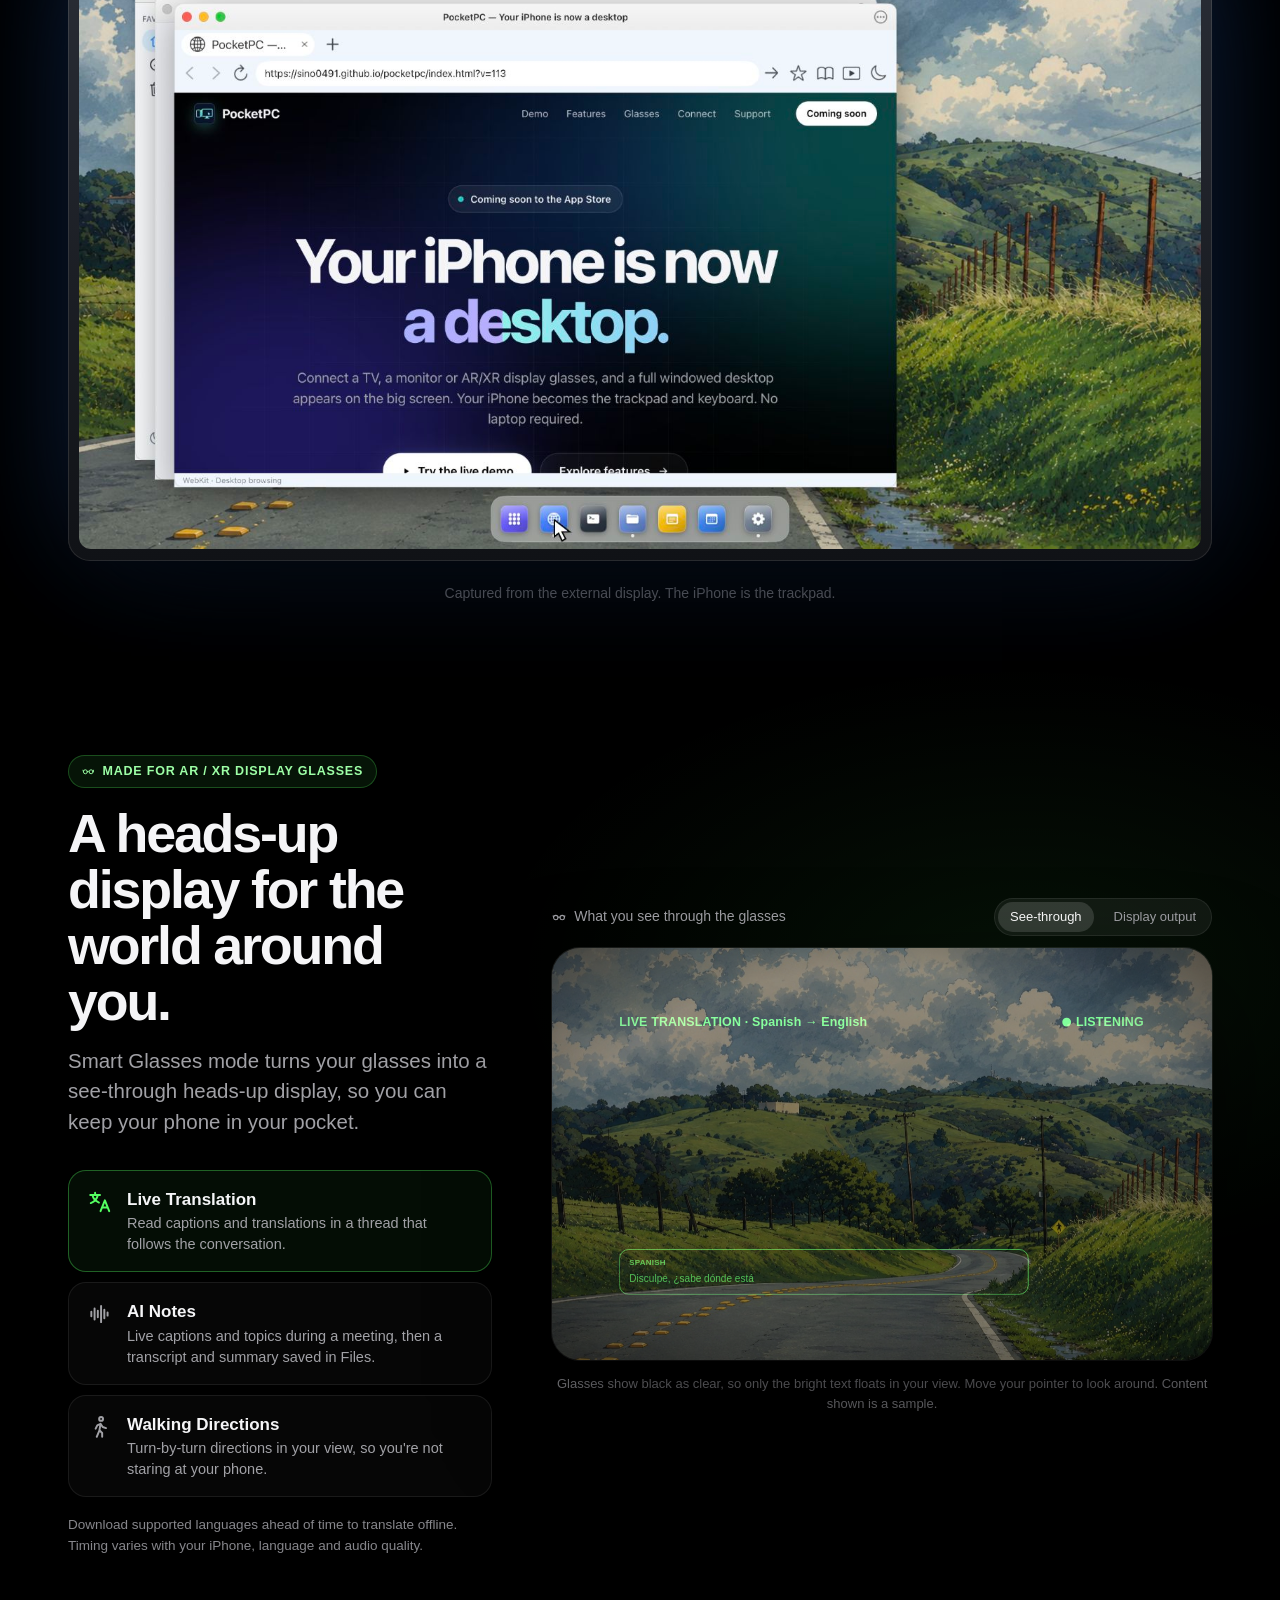
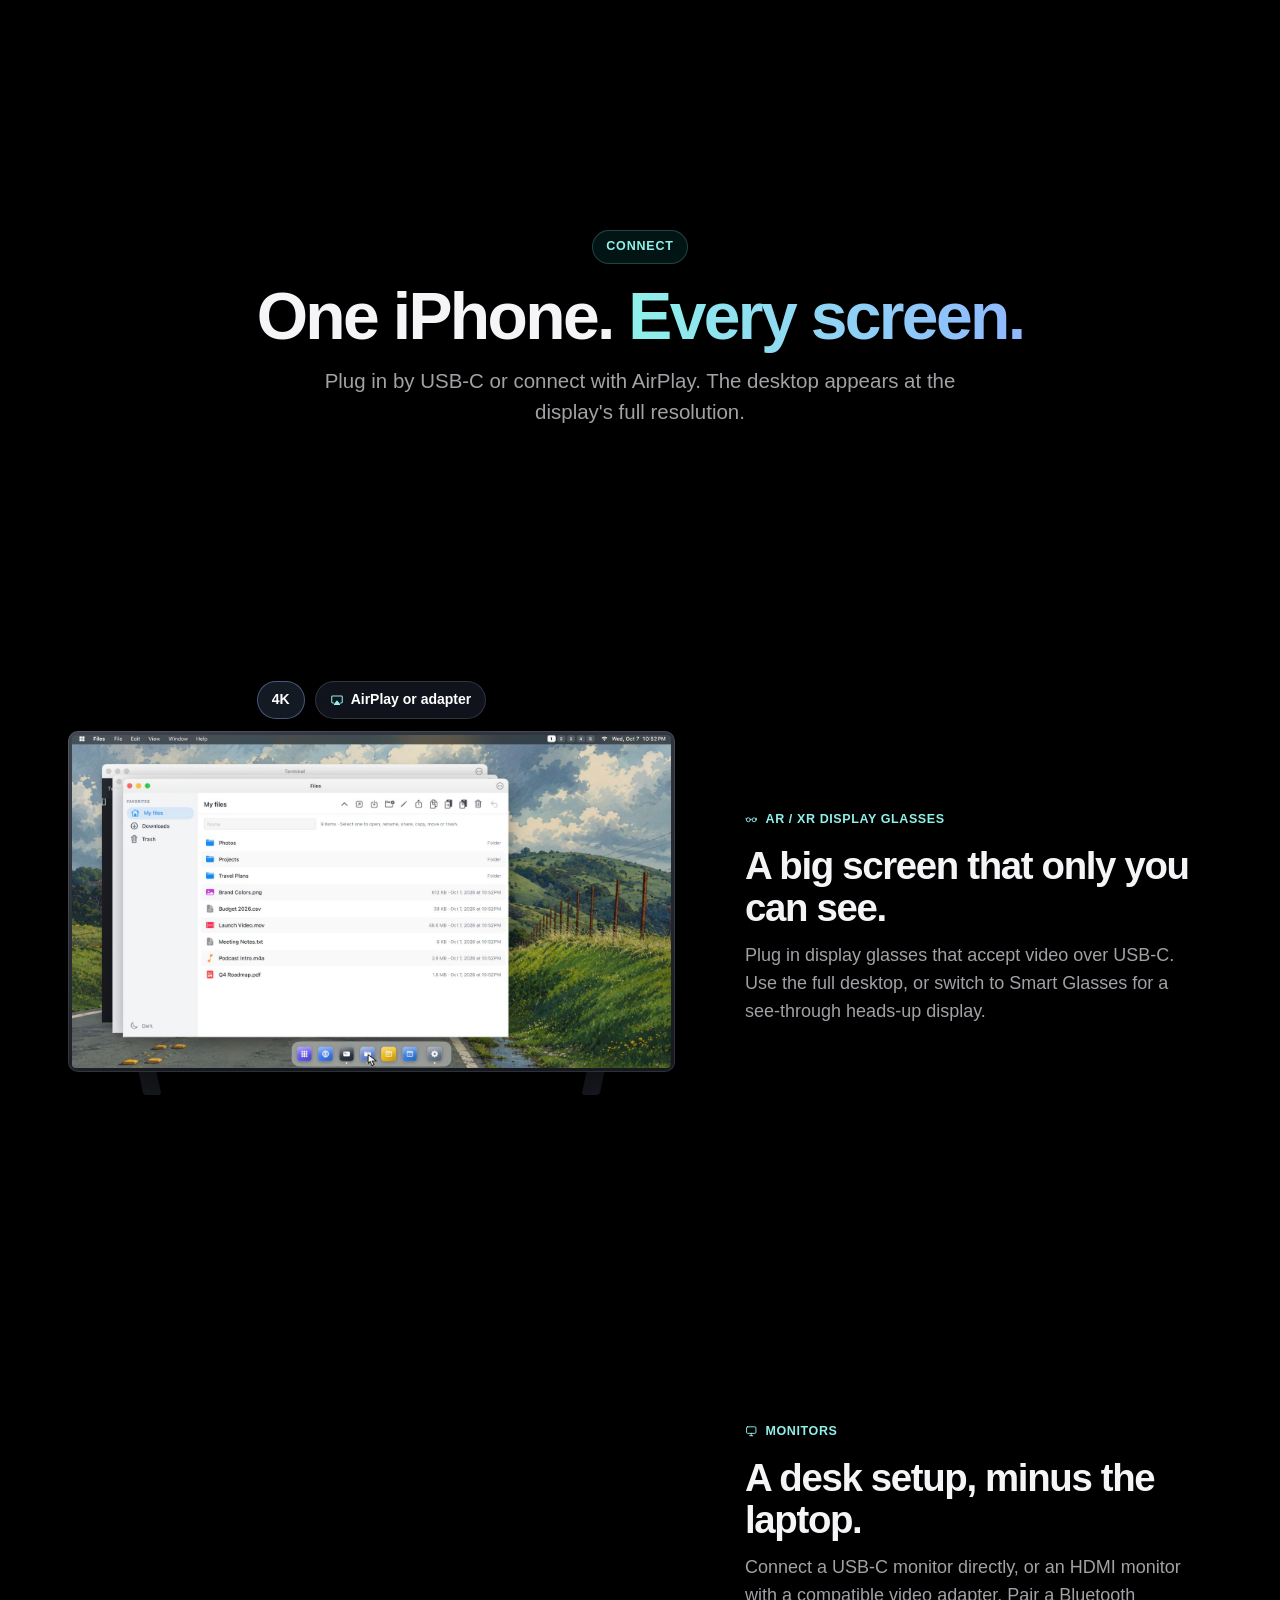
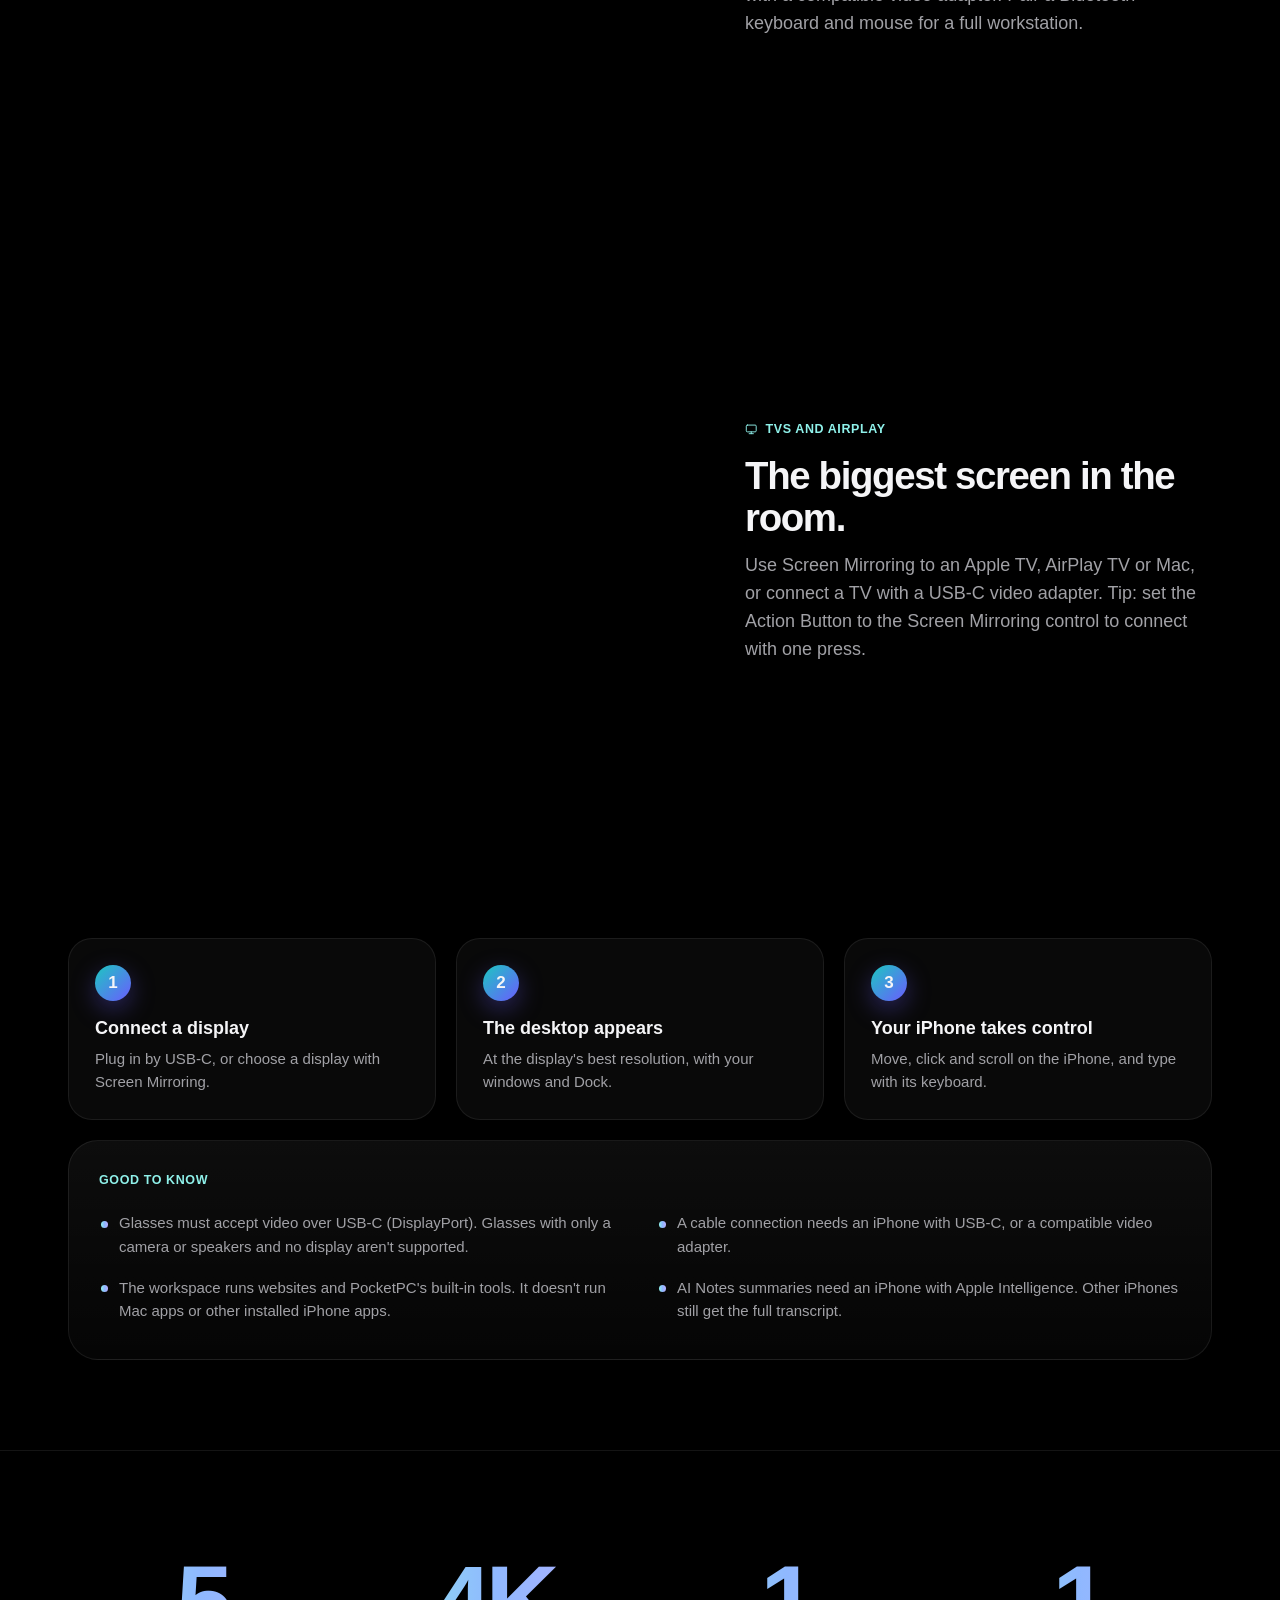
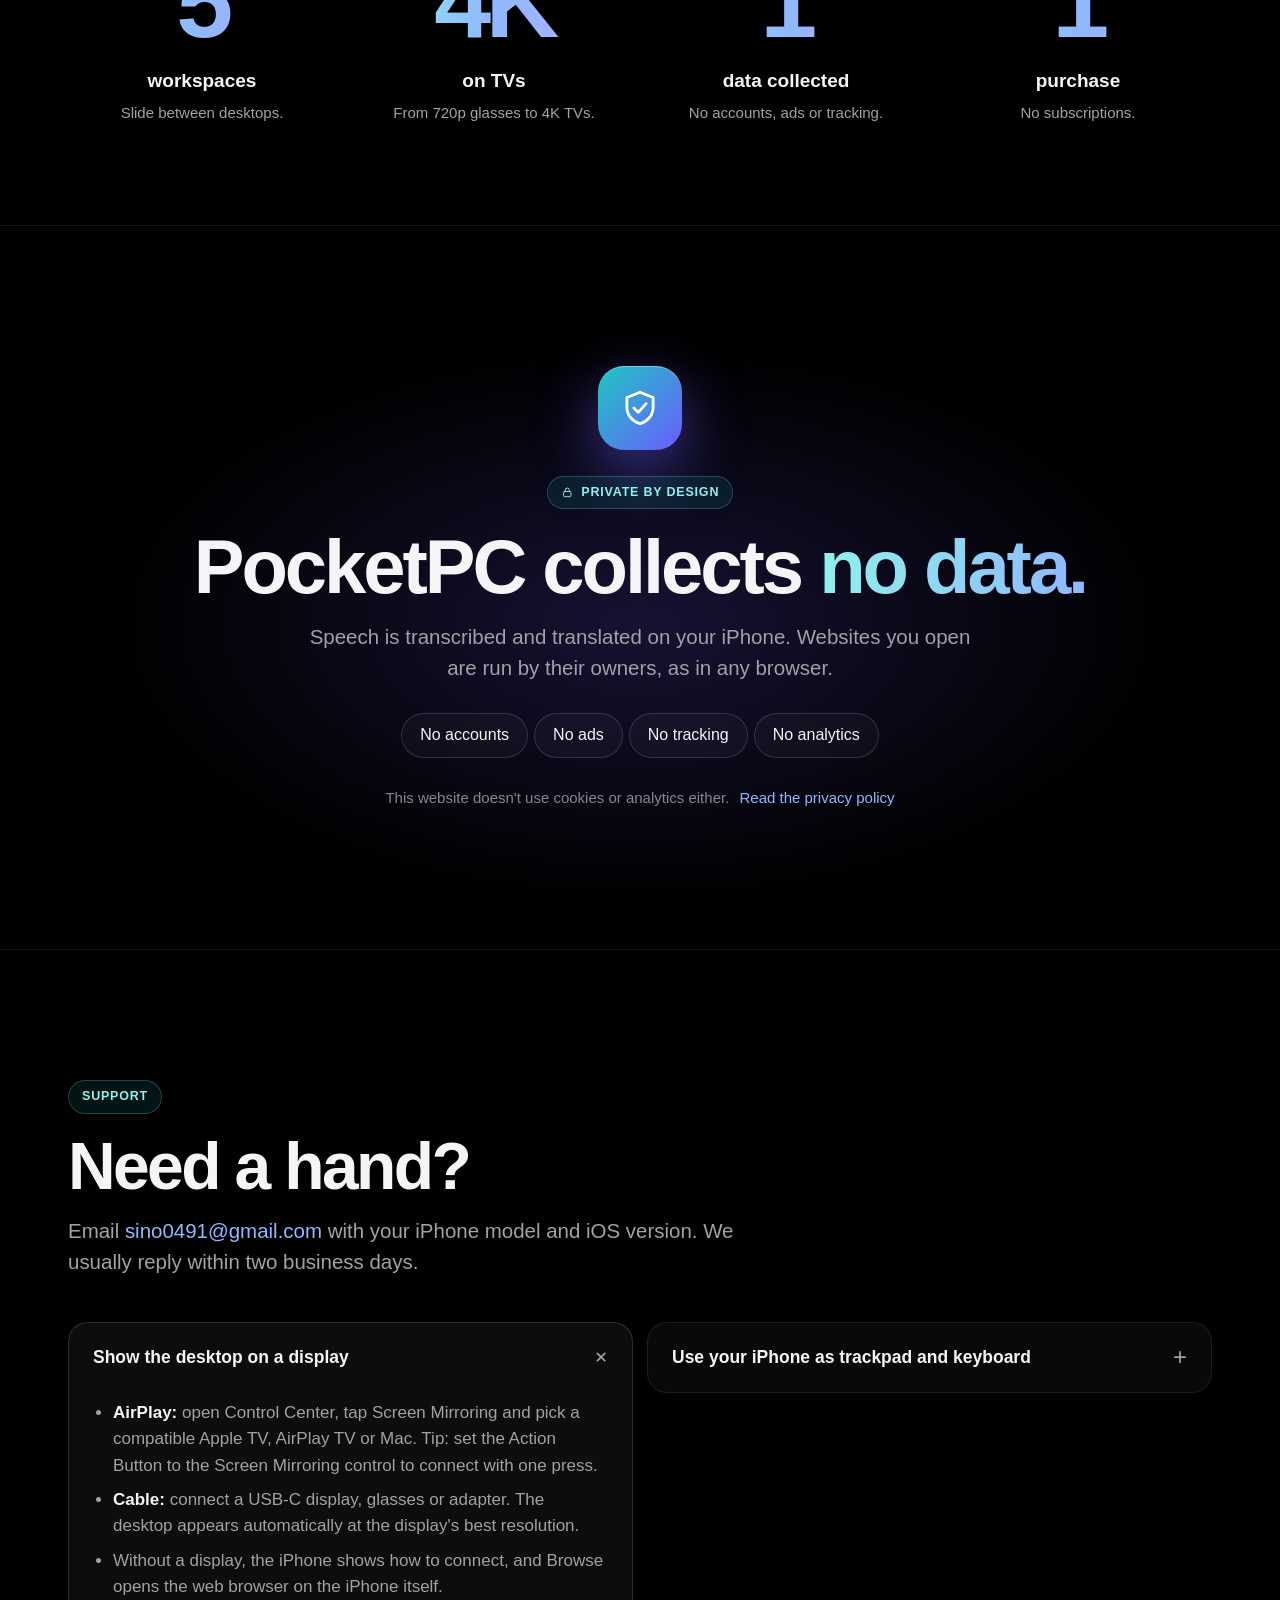
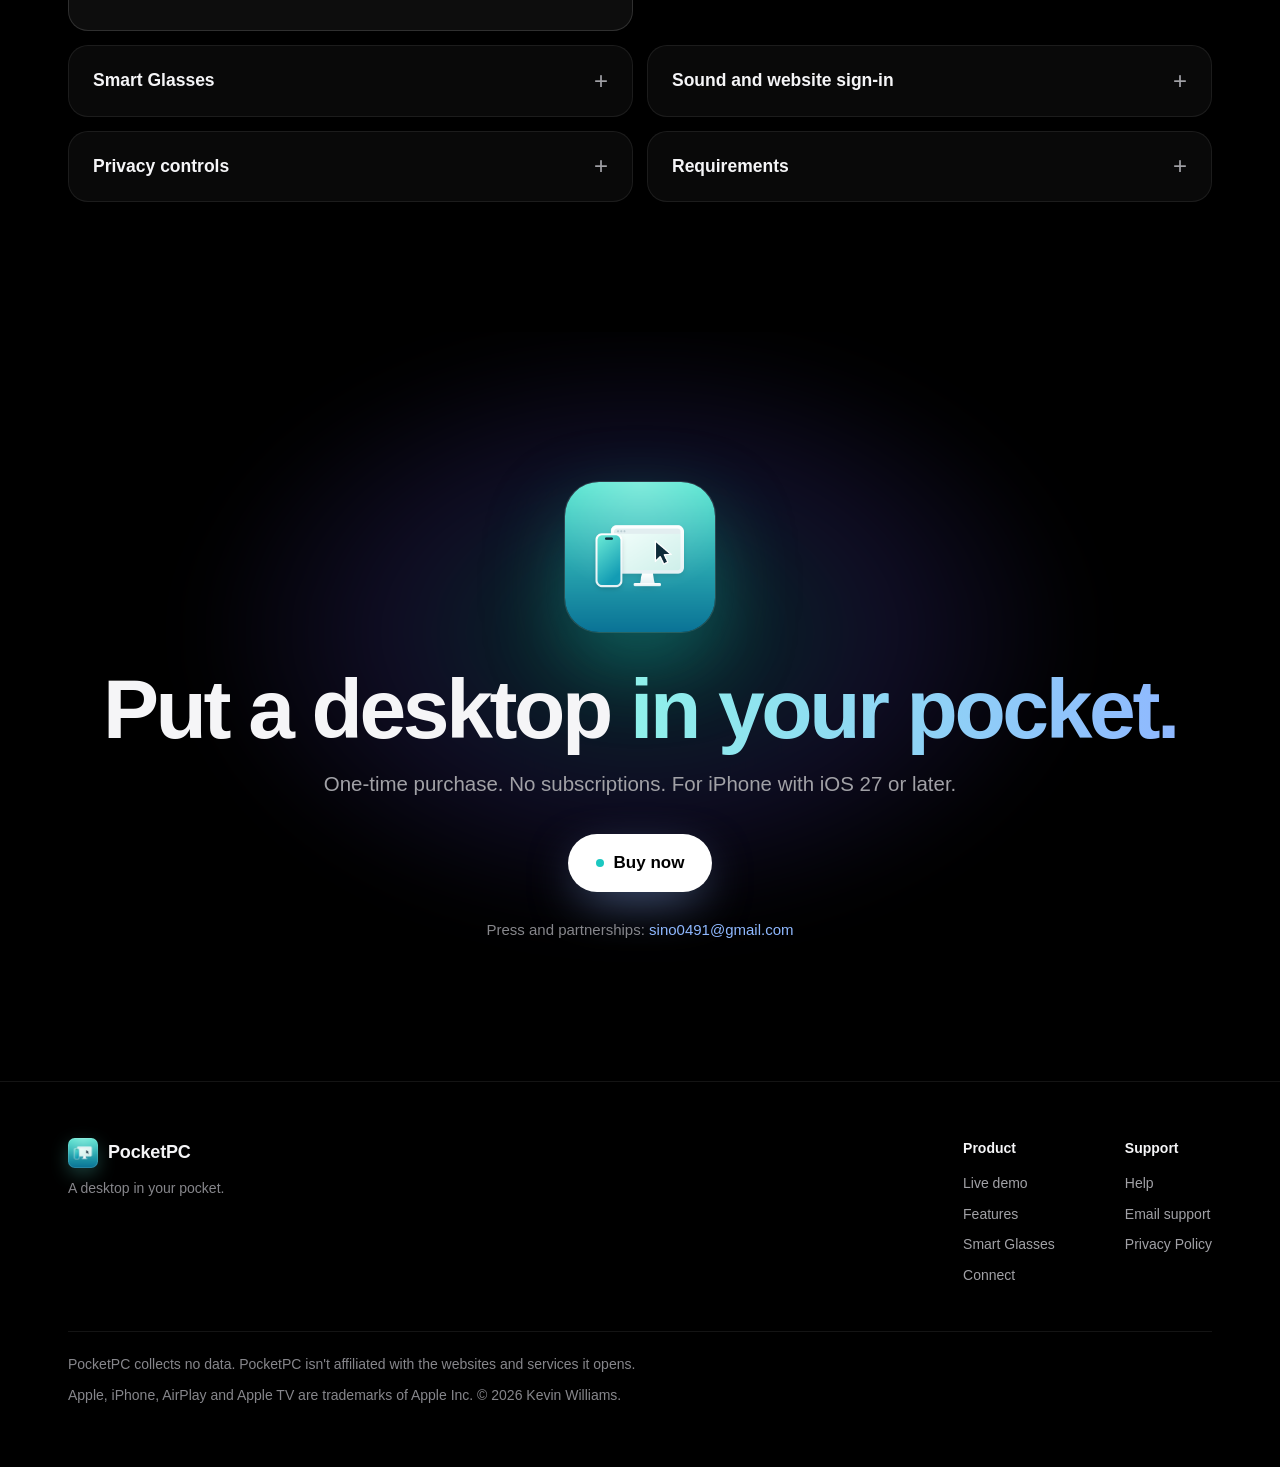
==== commit 9e786290: "Update PocketPC website branding to new app icon" ====
--- a/index.html
+++ b/index.html
@@ -10,19 +10,19 @@
 <meta property="og:site_name" content="PocketPC">
 <meta property="og:title" content="PocketPC — Your iPhone is now a desktop">
 <meta property="og:description" content="A full windowed desktop on TVs, monitors and AR/XR display glasses, with your iPhone as the trackpad and keyboard. One-time purchase, no subscriptions.">
-<meta property="og:image" content="https://sino0491.github.io/pocketpc/assets/og.jpg">
-<meta property="og:image:width" content="1200">
-<meta property="og:image:height" content="630">
+<meta property="og:image" content="https://sino0491.github.io/pocketpc/assets/app-icon.png?v=20261030">
+<meta property="og:image:width" content="1024">
+<meta property="og:image:height" content="1024">
 <meta property="og:url" content="https://sino0491.github.io/pocketpc/">
 <meta property="og:type" content="website">
-<meta name="twitter:card" content="summary_large_image">
-<link rel="icon" type="image/png" sizes="48x48" href="assets/favicon.png">
-<link rel="apple-touch-icon" href="assets/apple-touch-icon.png">
+<meta name="twitter:card" content="summary">
+<link rel="icon" type="image/png" sizes="48x48" href="assets/favicon.png?v=20261030">
+<link rel="apple-touch-icon" href="assets/apple-touch-icon.png?v=20261030">
 <link rel="preload" as="image" href="assets/wallpaper.jpg">
-<link rel="stylesheet" href="assets/site.css?v=102">
+<link rel="stylesheet" href="assets/site.css?v=103">
 <script>document.documentElement.classList.add('js')</script>
 <script type="application/ld+json">
-{"@context":"https://schema.org","@type":"SoftwareApplication","name":"PocketPC","alternateName":"PocketPC: Desktop Browser","operatingSystem":"iOS 27 or later","applicationCategory":"ProductivityApplication","description":"A full windowed desktop on TVs, monitors and AR/XR display glasses, with your iPhone as the trackpad and keyboard.","url":"https://sino0491.github.io/pocketpc/","image":"https://sino0491.github.io/pocketpc/assets/app-icon.png"}
+{"@context":"https://schema.org","@type":"SoftwareApplication","name":"PocketPC","alternateName":"PocketPC: Desktop Browser","operatingSystem":"iOS 27 or later","applicationCategory":"ProductivityApplication","description":"A full windowed desktop on TVs, monitors and AR/XR display glasses, with your iPhone as the trackpad and keyboard.","url":"https://sino0491.github.io/pocketpc/","image":"https://sino0491.github.io/pocketpc/assets/app-icon.png?v=20261030"}
 </script>
 </head>
 <body>
@@ -509,7 +509,7 @@
 <section class="cta" id="get">
   <div class="cta-glow" aria-hidden="true"></div>
   <div class="wrap" data-reveal>
-    <div class="cta-icon" aria-hidden="true"><img src="assets/app-icon.png" width="160" height="160" alt=""></div>
+    <div class="cta-icon" aria-hidden="true"><img src="assets/app-icon.png?v=20261030" width="160" height="160" alt=""></div>
     <h2>Put a desktop <span class="grad">in your pocket.</span></h2>
     <p class="sub">One-time purchase. No subscriptions. For iPhone with iOS 27 or later.</p>
     <a class="store-pill" href="https://apps.apple.com/app/pocketpc-desktop-browser/id6816495897"><span class="dot"></span>Buy now</a>
@@ -538,3 +538,4 @@
 <script src="assets/site.js?v=100" defer></script>
 </body>
 </html>
+
--- a/assets/site.css
+++ b/assets/site.css
@@ -65,7 +65,7 @@
 .nav-in { max-width: 1200px; margin: 0 auto; padding: 0 28px; height: 60px; display: flex; align-items: center; gap: 24px; }
 .brand { display: flex; align-items: center; gap: 10px; font-weight: 700; font-size: 18px; color: var(--ink); letter-spacing: -.01em; }
 .brand:hover { text-decoration: none; }
-.logo { width: 30px; height: 30px; flex: none; border-radius: 22.5%; background: #0b1628 url(app-icon.png) center / cover no-repeat; box-shadow: inset 0 0 0 1px rgba(255,255,255,.12), 0 6px 18px rgba(88,220,200,.28); }
+.logo { width: 30px; height: 30px; flex: none; border-radius: 22.5%; background: #0b1628 url(app-icon.png?v=20261030) center / cover no-repeat; box-shadow: inset 0 0 0 1px rgba(255,255,255,.12), 0 6px 18px rgba(88,220,200,.28); }
 .links { display: flex; gap: 2px; margin-left: auto; }
 .links a { color: rgba(255,255,255,.72); font-size: 14px; padding: 7px 12px; border-radius: 99px; transition: color .2s, background .2s; }
 .links a:hover { text-decoration: none; color: #fff; background: rgba(255,255,255,.07); }
@@ -1050,3 +1050,4 @@
   .js [data-reveal], .js .intro, .js .h-hero .w, .js .rig-scale { opacity: 1; transform: none; filter: none; }
   html { scroll-behavior: auto; }
 }
+
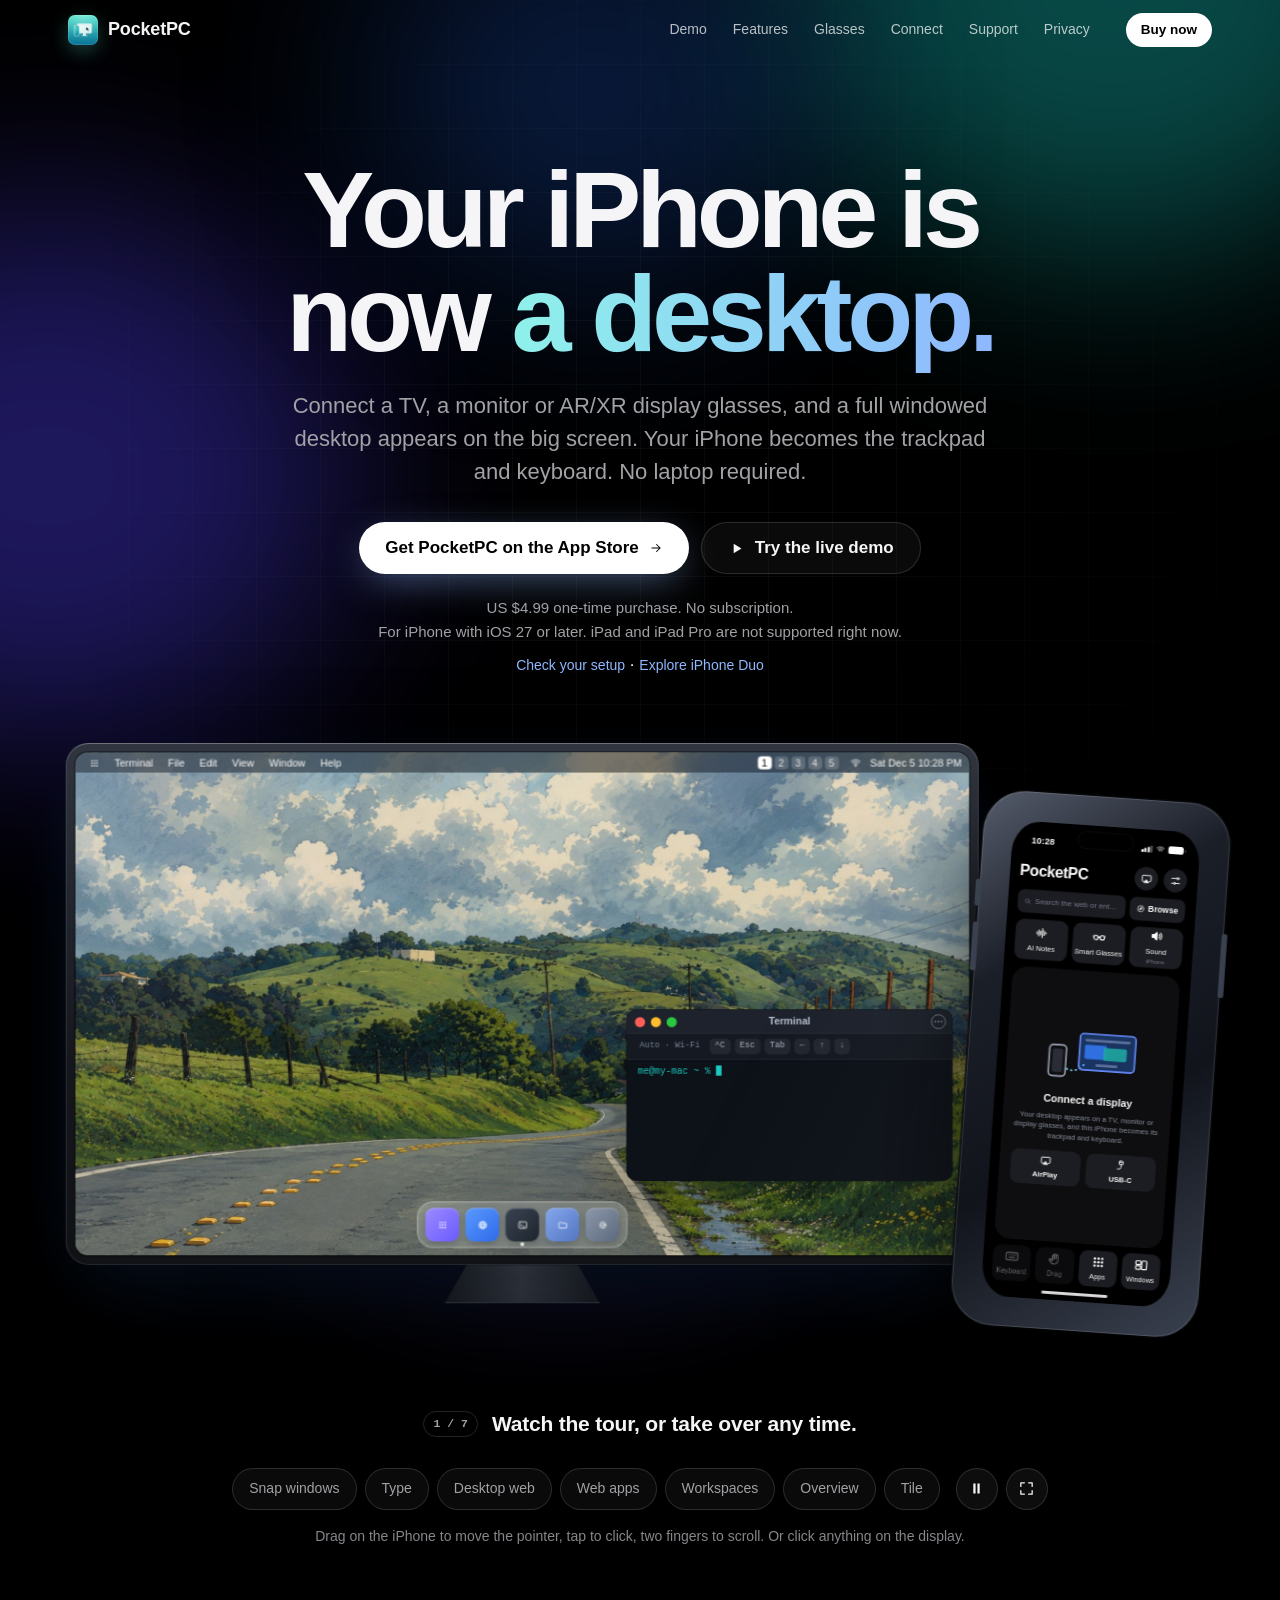
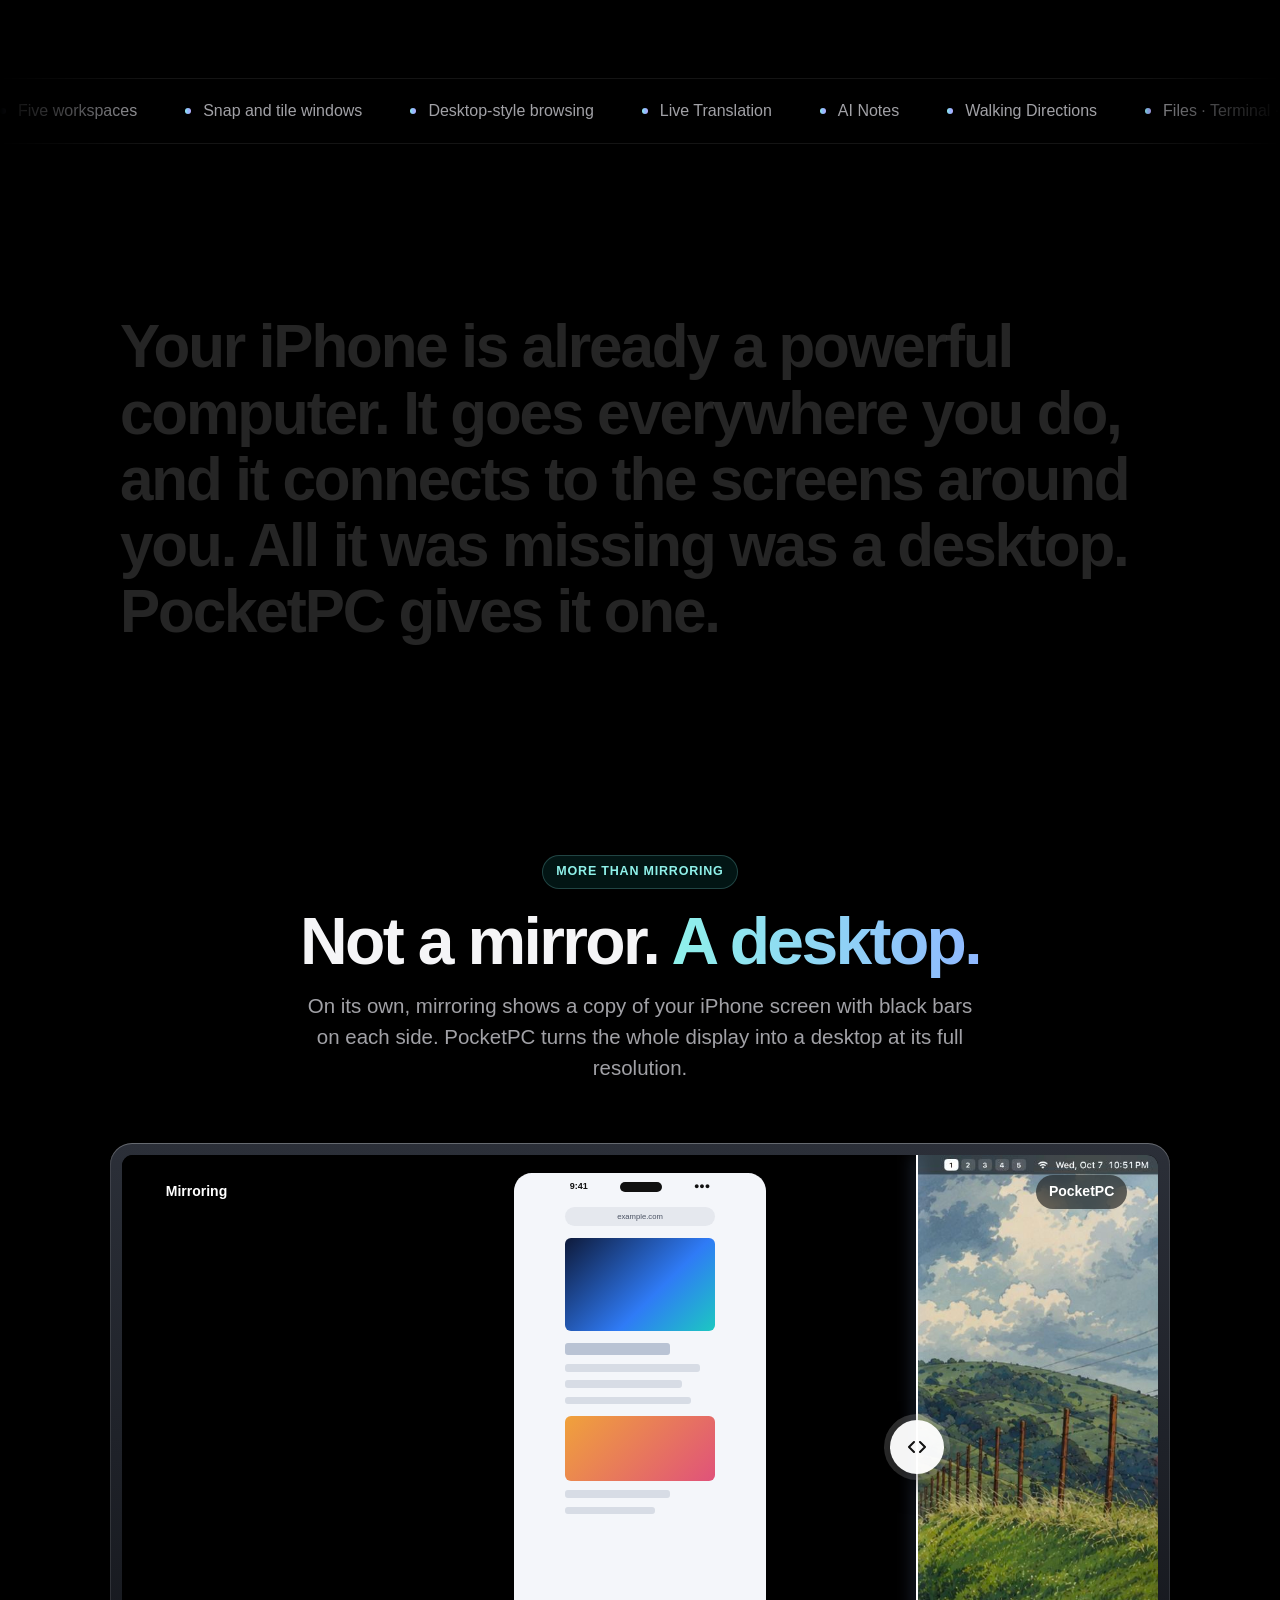
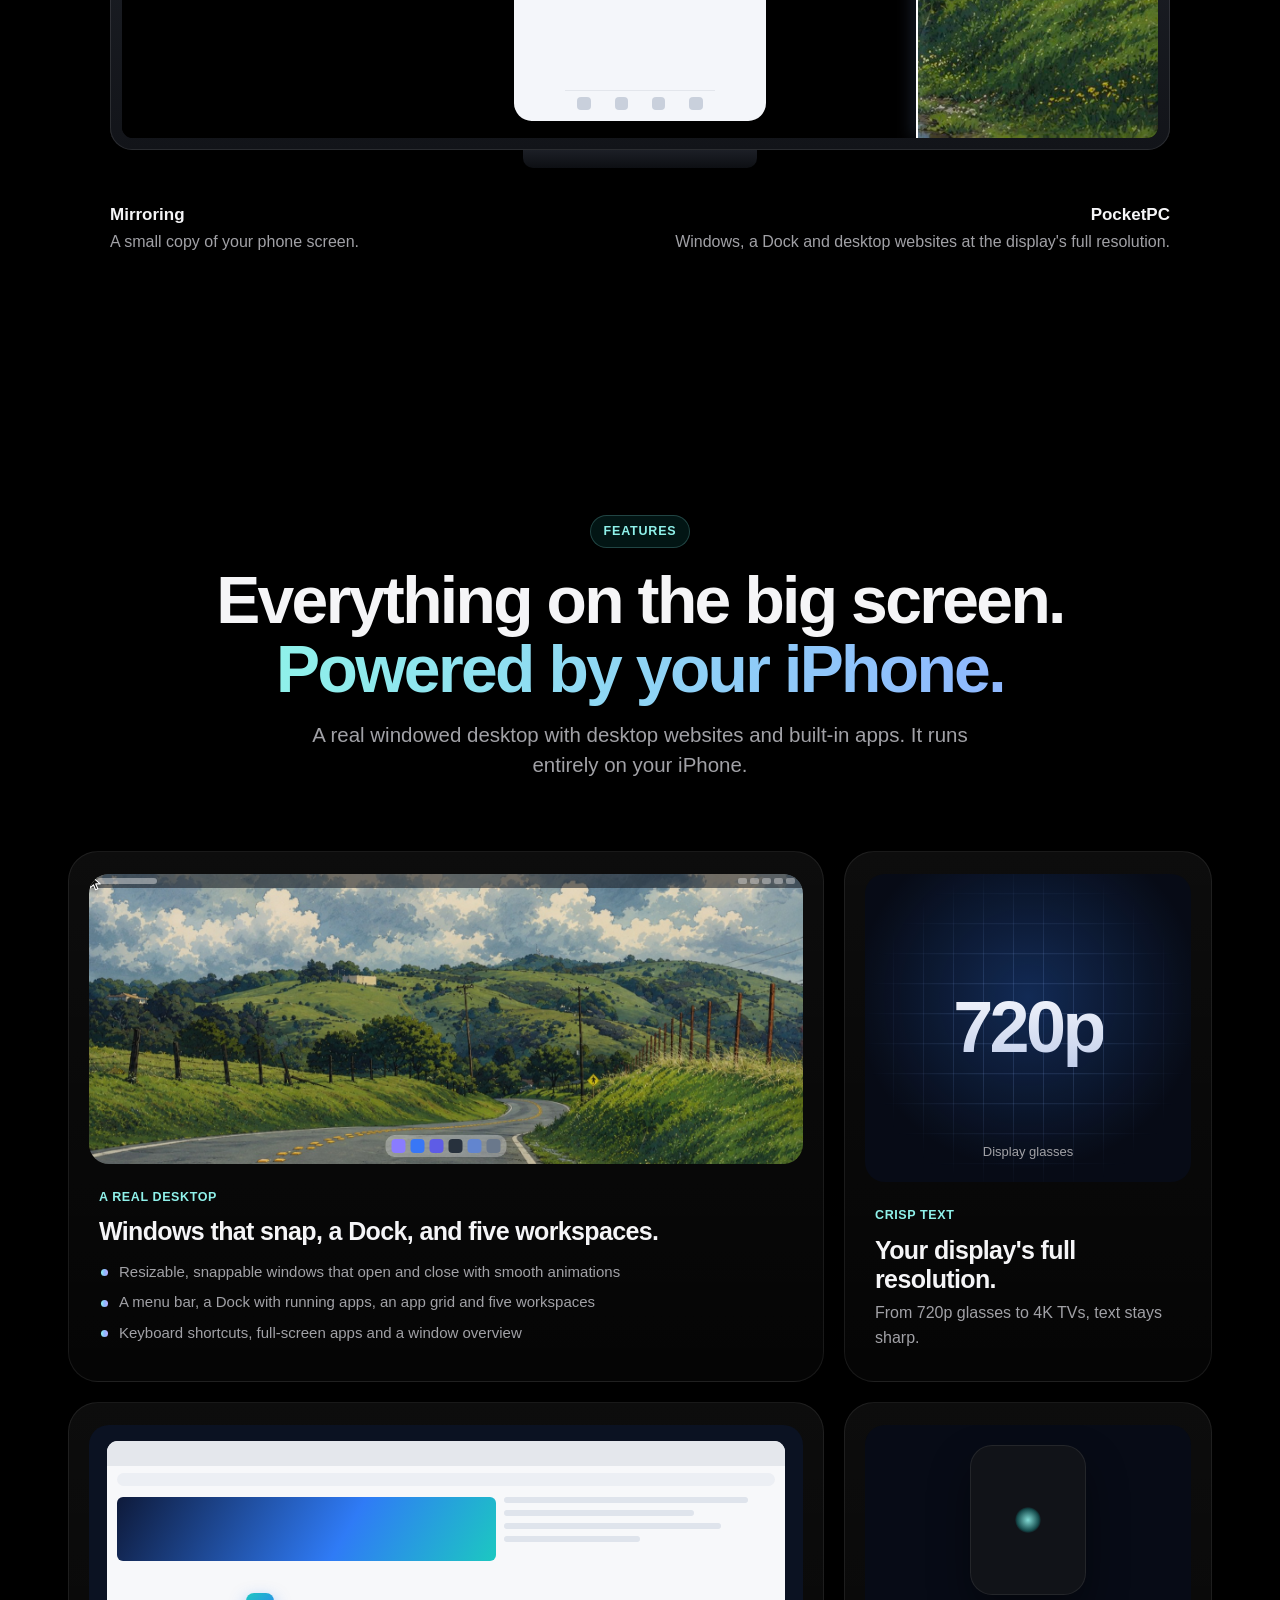
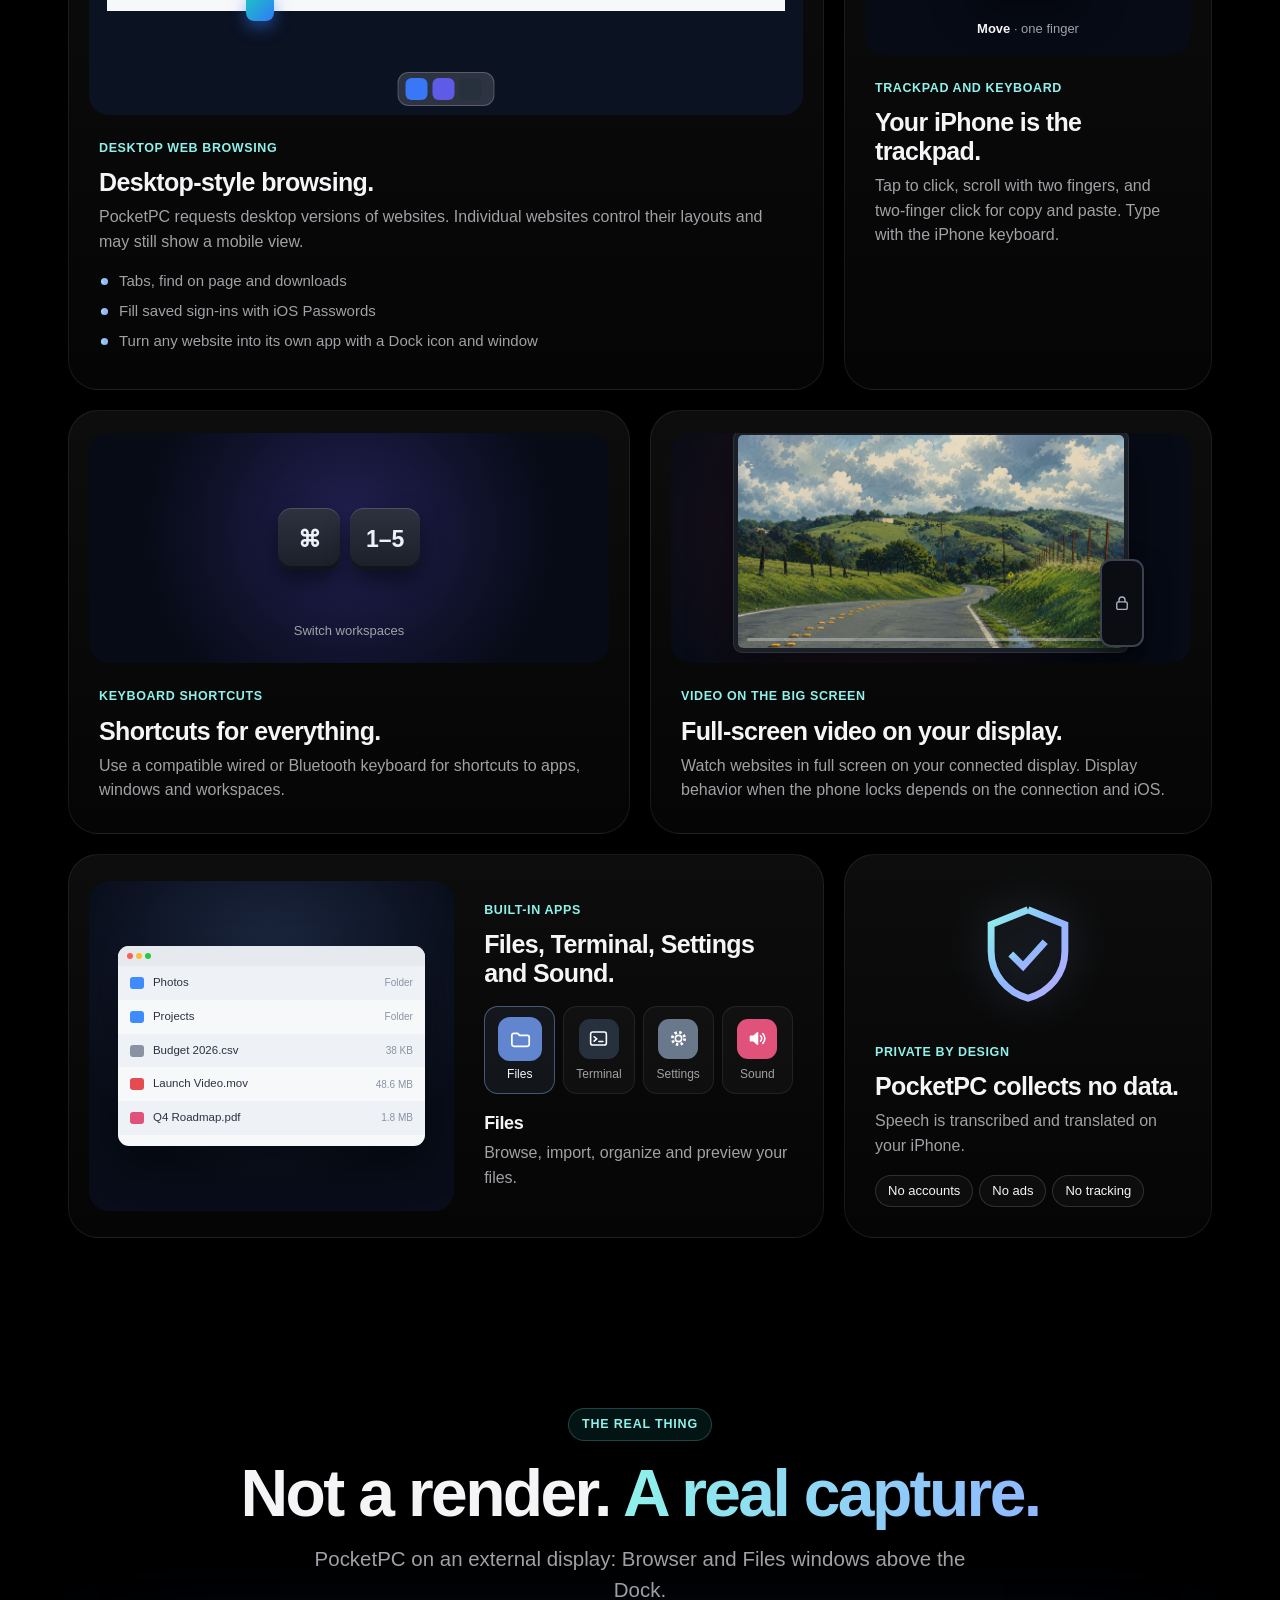
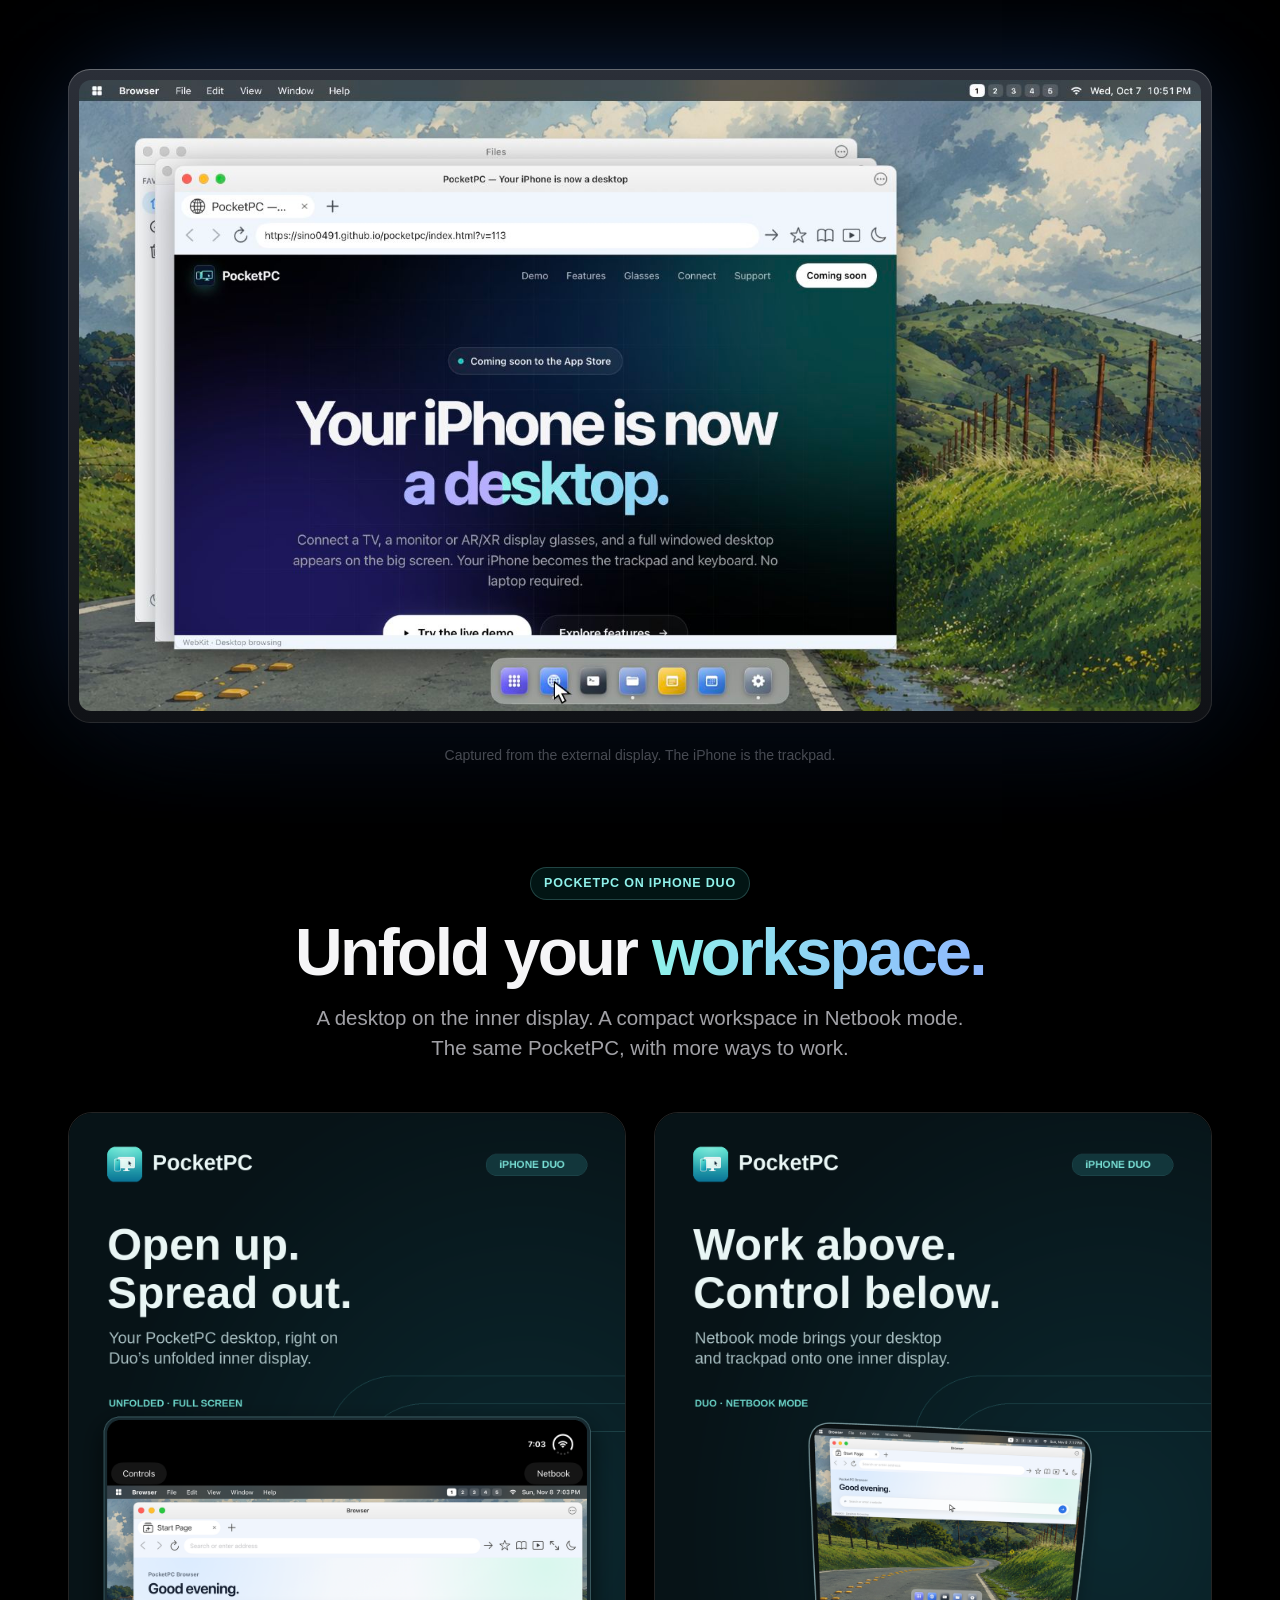
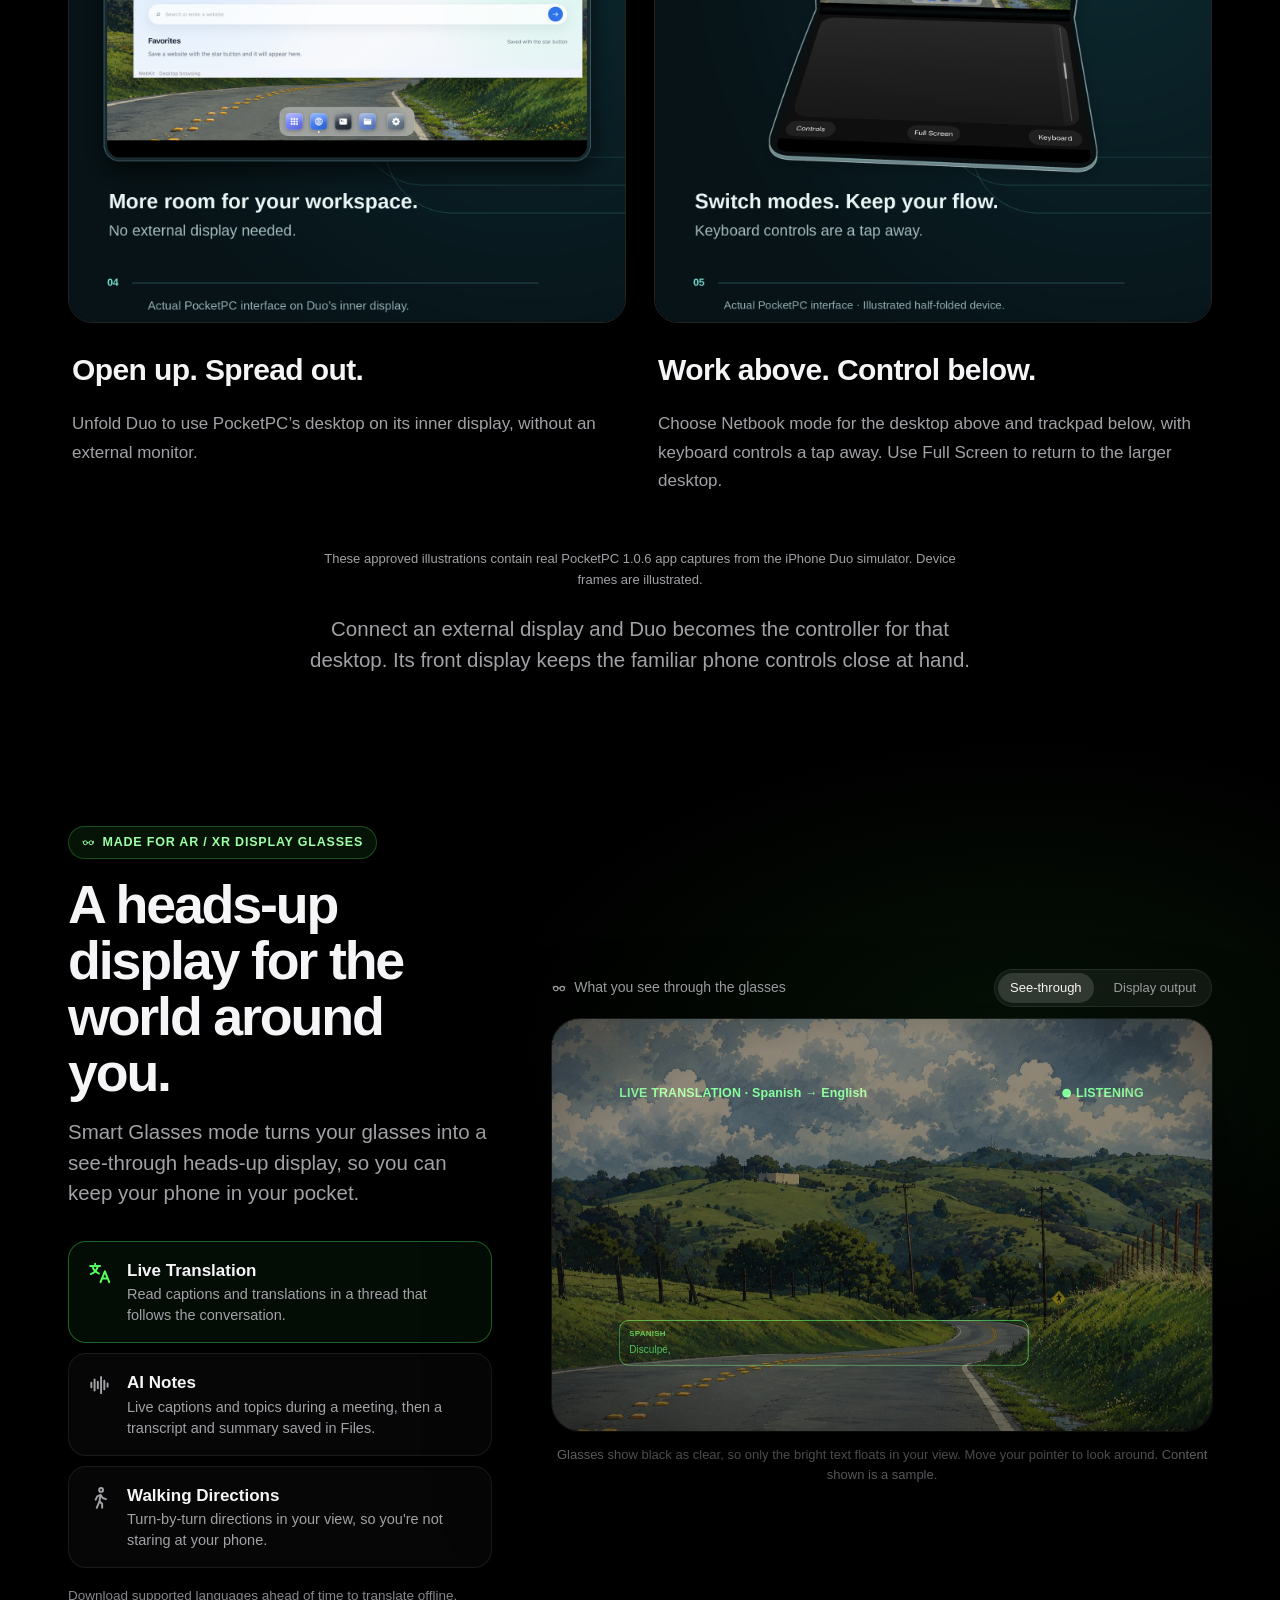
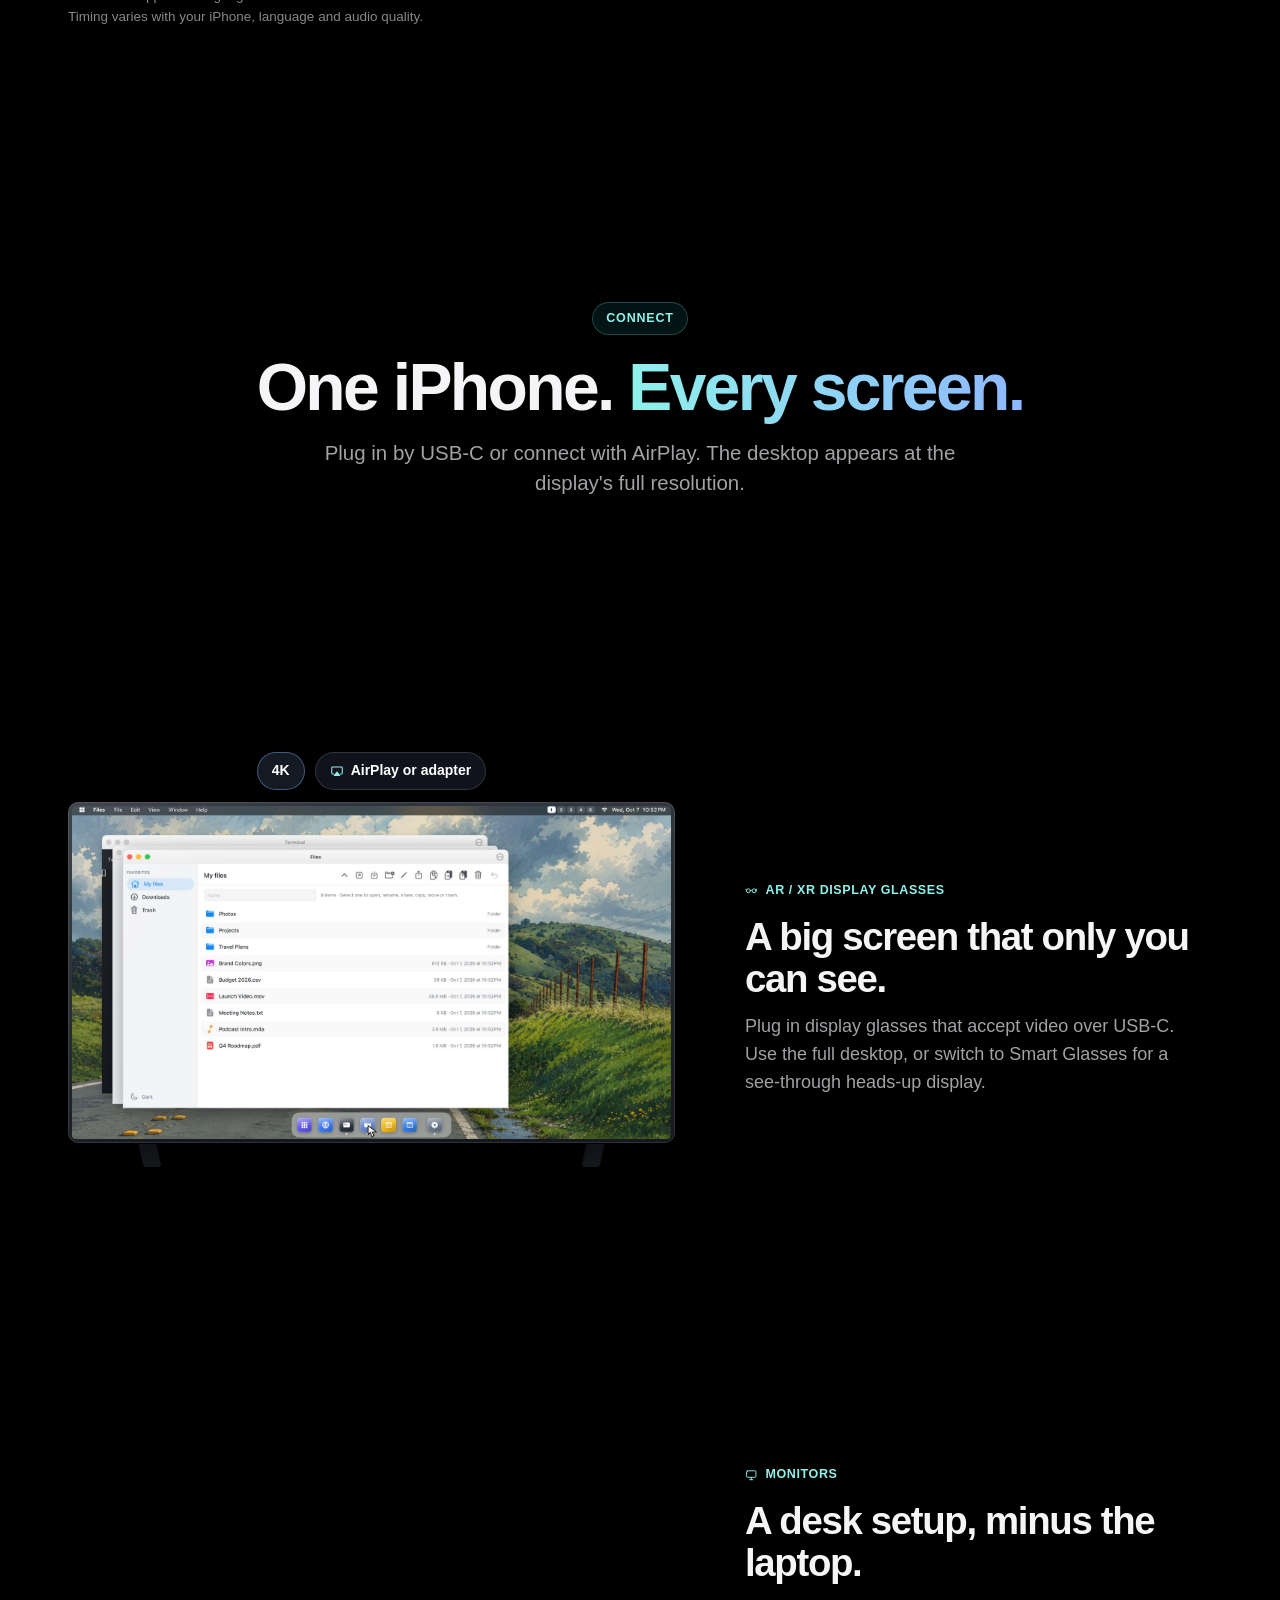
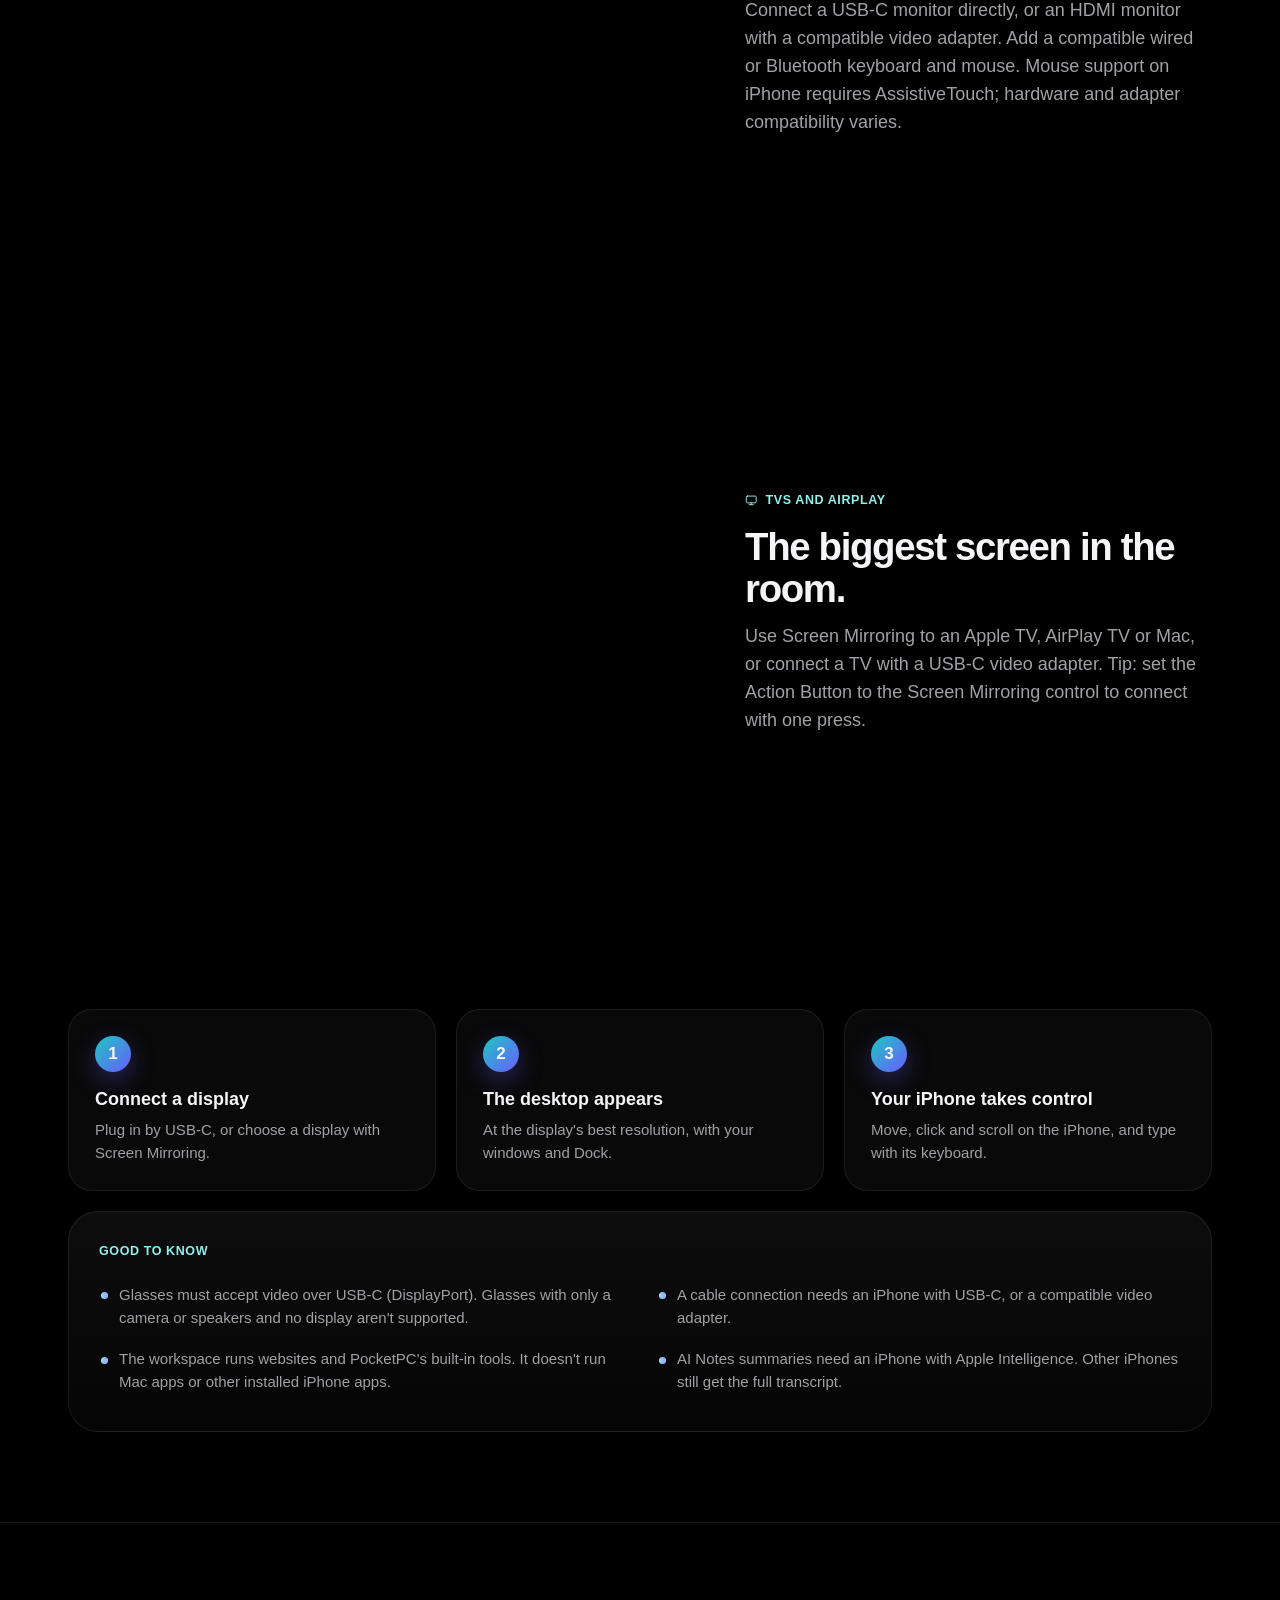
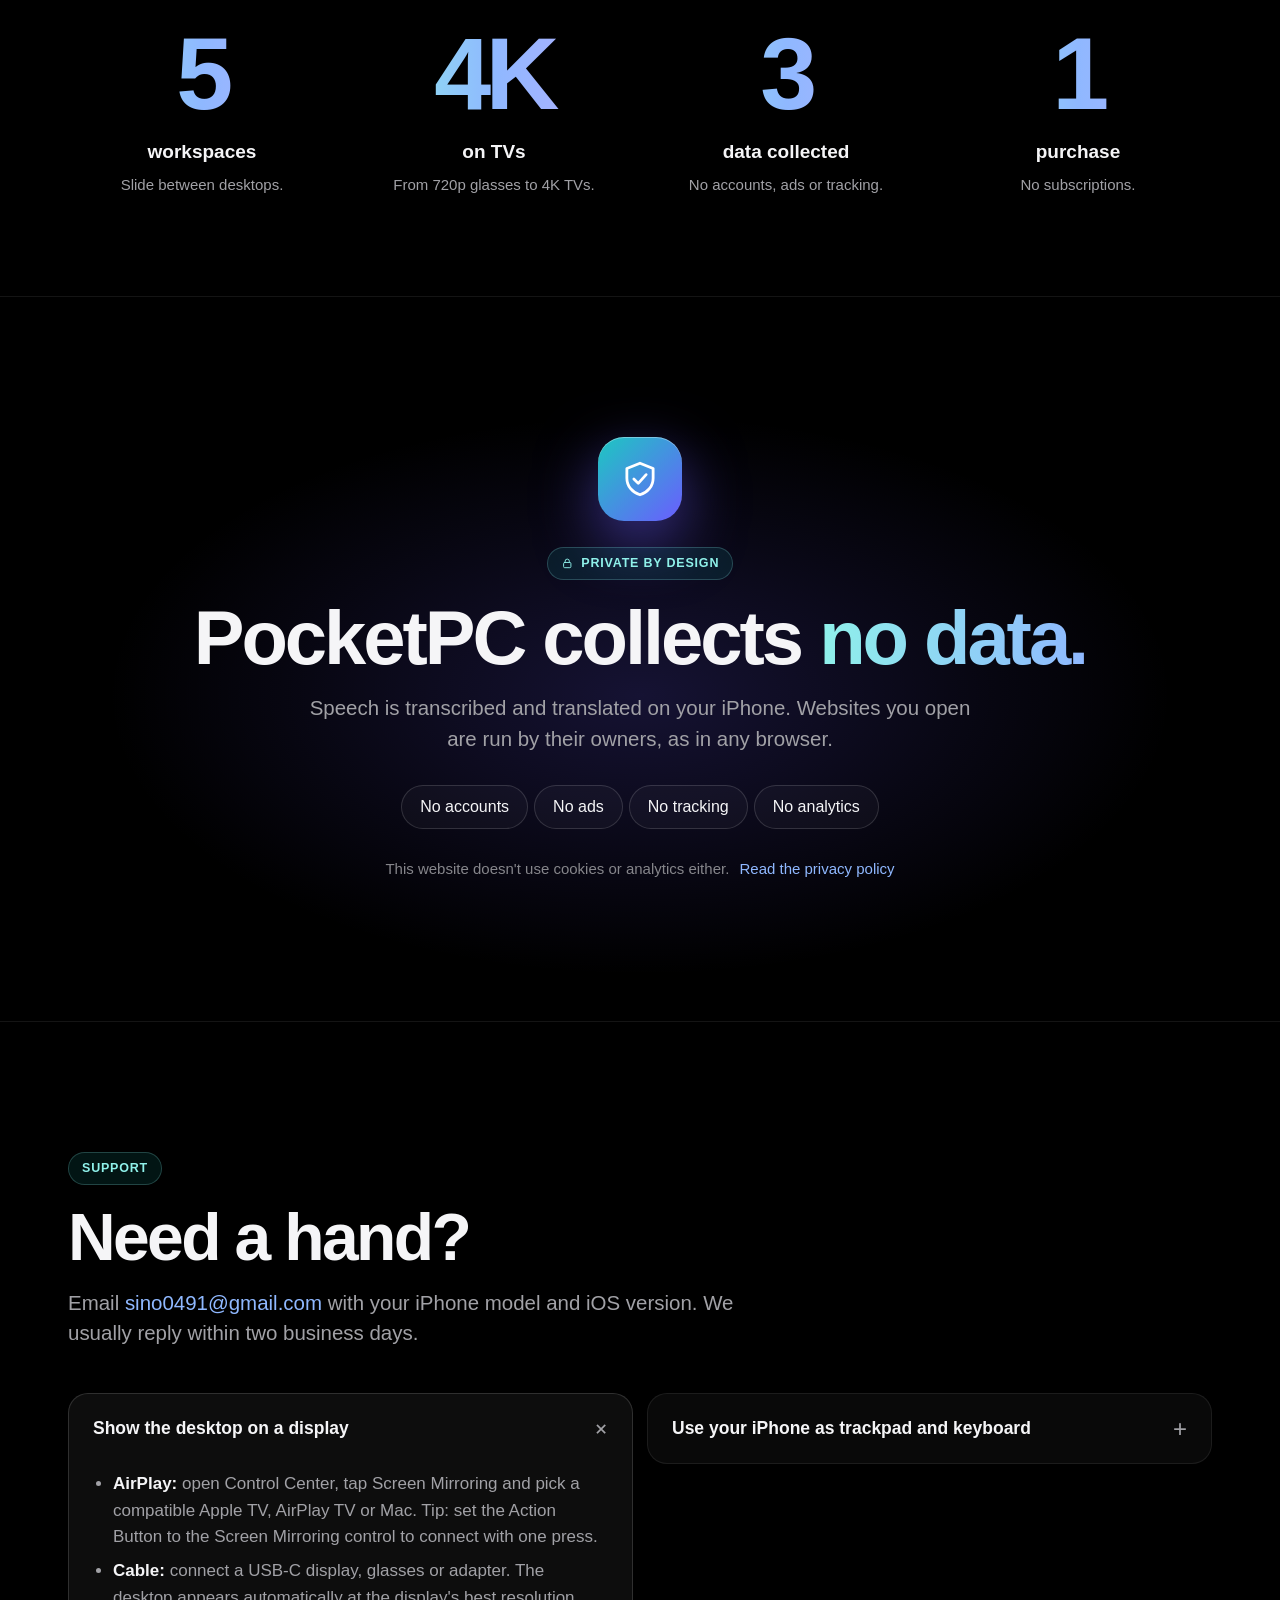
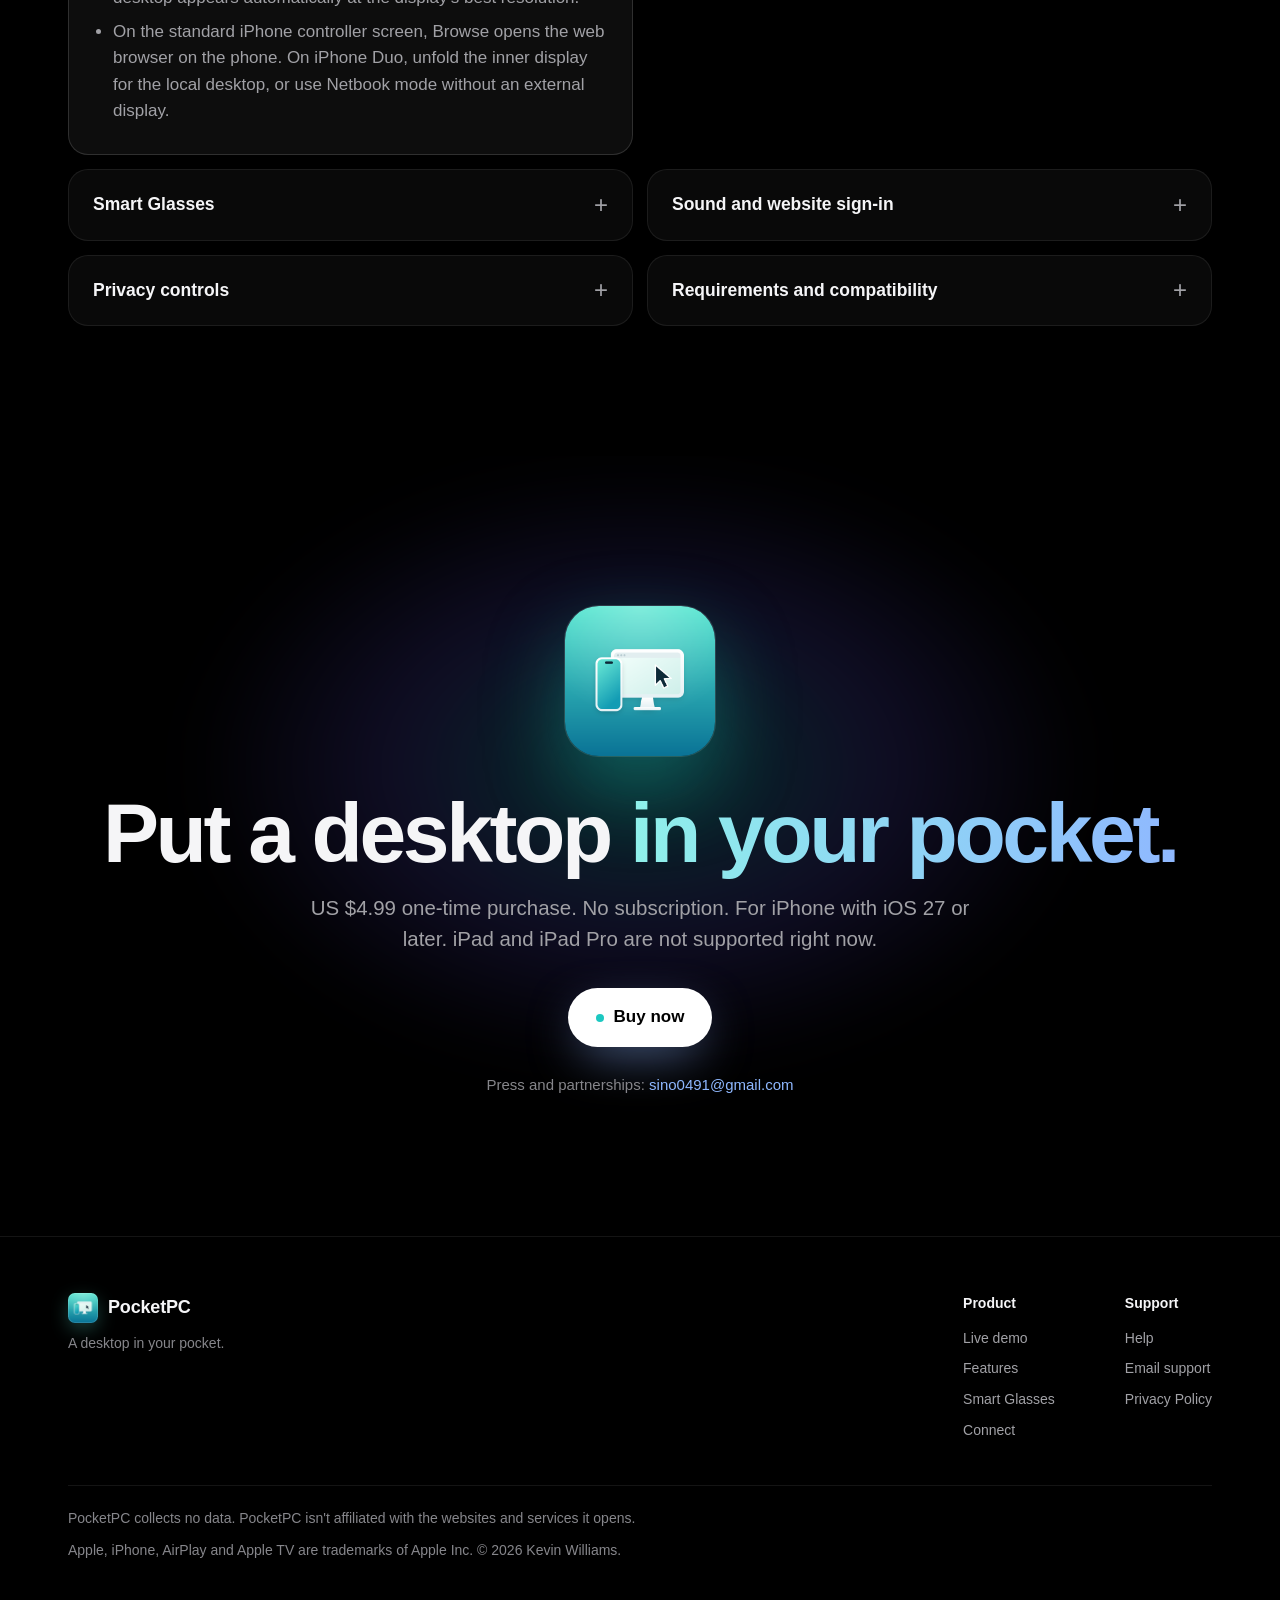
==== commit 075f3be8: "Clarify compatibility and purchase details; add approved Duo visuals" ====
--- a/index.html
+++ b/index.html
@@ -4,22 +4,22 @@
 <meta charset="utf-8">
 <meta name="viewport" content="width=device-width, initial-scale=1, viewport-fit=cover">
 <title>PocketPC — Your iPhone is now a desktop</title>
-<meta name="description" content="Connect your iPhone to a TV, a monitor or AR/XR display glasses and get a real desktop: windows, a Dock, full websites and live translated captions. Your iPhone becomes the trackpad and keyboard.">
+<meta name="description" content="Connect your iPhone to a TV, a monitor or AR/XR display glasses and get a real desktop: windows, a Dock, desktop-style browsing and live translated captions. Your iPhone becomes the trackpad and keyboard.">
 <meta name="theme-color" content="#000000">
 <link rel="canonical" href="https://sino0491.github.io/pocketpc/">
 <meta property="og:site_name" content="PocketPC">
 <meta property="og:title" content="PocketPC — Your iPhone is now a desktop">
 <meta property="og:description" content="A full windowed desktop on TVs, monitors and AR/XR display glasses, with your iPhone as the trackpad and keyboard. One-time purchase, no subscriptions.">
-<meta property="og:image" content="https://sino0491.github.io/pocketpc/assets/app-icon.png?v=20261030">
-<meta property="og:image:width" content="1024">
-<meta property="og:image:height" content="1024">
+<meta property="og:image" content="https://sino0491.github.io/pocketpc/assets/store-creative.png">
+<meta property="og:image:width" content="1920">
+<meta property="og:image:height" content="1280">
 <meta property="og:url" content="https://sino0491.github.io/pocketpc/">
 <meta property="og:type" content="website">
-<meta name="twitter:card" content="summary">
+<meta name="twitter:card" content="summary_large_image">
 <link rel="icon" type="image/png" sizes="48x48" href="assets/favicon.png?v=20261030">
 <link rel="apple-touch-icon" href="assets/apple-touch-icon.png?v=20261030">
 <link rel="preload" as="image" href="assets/wallpaper.jpg">
-<link rel="stylesheet" href="assets/site.css?v=103">
+<link rel="stylesheet" href="assets/site.css?v=104">
 <script>document.documentElement.classList.add('js')</script>
 <script type="application/ld+json">
 {"@context":"https://schema.org","@type":"SoftwareApplication","name":"PocketPC","alternateName":"PocketPC: Desktop Browser","operatingSystem":"iOS 27 or later","applicationCategory":"ProductivityApplication","description":"A full windowed desktop on TVs, monitors and AR/XR display glasses, with your iPhone as the trackpad and keyboard.","url":"https://sino0491.github.io/pocketpc/","image":"https://sino0491.github.io/pocketpc/assets/app-icon.png?v=20261030"}
@@ -93,9 +93,11 @@
     <h1 class="h-hero" data-split>Your iPhone is now <span class="grad">a desktop.</span></h1>
     <p class="lede intro" style="--d:.55s">Connect a TV, a monitor or AR/XR display glasses, and a full windowed desktop appears on the big screen. Your iPhone becomes the trackpad and keyboard. No laptop required.</p>
     <div class="cta-row intro" style="--d:.7s">
-      <a class="btn primary" href="#demo"><svg class="i"><use href="#i-play"/></svg>Try the live demo</a>
-      <a class="btn ghost" href="#features">Explore features<svg class="i"><use href="#i-arrow"/></svg></a>
-    </div>
+      <a class="btn primary" href="https://apps.apple.com/us/app/pocketpc-desktop-browser/id6816495897">Get PocketPC on the App Store<svg class="i"><use href="#i-arrow"/></svg></a>
+      <a class="btn ghost" href="#demo"><svg class="i"><use href="#i-play"/></svg>Try the live demo</a>
+    </div>
+    <p class="purchase-note">US $4.99 one-time purchase. No subscription.<br>For iPhone with iOS 27 or later. iPad and iPad Pro are not supported right now.</p>
+    <a class="setup-link" href="#requirements">Check your setup</a> · <a class="setup-link" href="#duo">Explore iPhone Duo</a>
   </div>
 
   <div class="stage" id="demo">
@@ -195,7 +197,7 @@
 </section>
 
 <div class="marquee" aria-hidden="true"><div class="marquee-track" id="marquee">
-  <span>Five workspaces</span><span>Snap and tile windows</span><span>Desktop websites</span><span>Live Translation</span><span>AI Notes</span><span>Walking Directions</span><span>Files · Terminal · Settings</span><span>720p glasses to 4K TVs</span><span>USB-C and AirPlay</span><span>No accounts · no ads · no tracking</span><span>One-time purchase</span>
+  <span>Five workspaces</span><span>Snap and tile windows</span><span>Desktop-style browsing</span><span>Live Translation</span><span>AI Notes</span><span>Walking Directions</span><span>Files · Terminal · Settings</span><span>720p glasses to 4K TVs</span><span>USB-C and AirPlay</span><span>No accounts · no ads · no tracking</span><span>One-time purchase</span>
 </div></div>
 
 <section class="statement" aria-label="Why PocketPC">
@@ -285,7 +287,8 @@
           <div class="mini-dock"><i style="background:#3977f6"></i><i style="background:#5e5ce6"></i><i style="background:#27313d"></i><i class="slot"></i></div>
         </div>
         <span class="tag">Desktop web browsing</span>
-        <h3>Full websites, not mobile pages.</h3>
+        <h3>Desktop-style browsing.</h3>
+        <p>PocketPC requests desktop versions of websites. Individual websites control their layouts and may still show a mobile view.</p>
         <ul>
           <li>Tabs, find on page and downloads</li>
           <li>Fill saved sign-ins with iOS Passwords</li>
@@ -311,7 +314,7 @@
         </div>
         <span class="tag">Keyboard shortcuts</span>
         <h3>Shortcuts for everything.</h3>
-        <p>Pair a Bluetooth keyboard and mouse for shortcuts to apps, windows and workspaces.</p>
+        <p>Use a compatible wired or Bluetooth keyboard for shortcuts to apps, windows and workspaces.</p>
       </article>
 
       <article class="card c6" data-reveal style="--d:.16s" data-tilt>
@@ -354,7 +357,7 @@
   <div class="wrap center" data-reveal>
     <span class="eyebrow">The real thing</span>
     <h2>Not a render. <span class="grad">A real capture.</span></h2>
-    <p class="sub">PocketPC 1.0 on an external display: Browser and Files windows above the Dock.</p>
+    <p class="sub">PocketPC on an external display: Browser and Files windows above the Dock.</p>
   </div>
   <div class="wrap">
     <div class="capture" id="capture">
@@ -363,6 +366,28 @@
         <figcaption>Captured from the external display. The iPhone is the trackpad.</figcaption>
       </figure>
     </div>
+  </div>
+</section>
+
+<section class="duo real" id="duo">
+  <div class="wrap center" data-reveal>
+    <span class="eyebrow">PocketPC on iPhone Duo</span>
+    <h2>Unfold your <span class="grad">workspace.</span></h2>
+    <p class="sub">A desktop on the inner display. A compact workspace in Netbook mode. The same PocketPC, with more ways to work.</p>
+  </div>
+  <div class="wrap duo-grid">
+    <figure data-reveal>
+      <a href="assets/duo-desktop.png" aria-label="View the full iPhone Duo desktop image"><img src="assets/duo-desktop.png" width="1398" height="2034" loading="lazy" decoding="async" alt="PocketPC desktop on Duo’s unfolded inner display, showing Browser, workspaces and Dock in an illustrated device."></a>
+      <figcaption><h3>Open up. Spread out.</h3><p>Unfold Duo to use PocketPC’s desktop on its inner display, without an external monitor.</p></figcaption>
+    </figure>
+    <figure data-reveal style="--d:.08s">
+      <a href="assets/duo-netbook.png" aria-label="View the full iPhone Duo Netbook image"><img src="assets/duo-netbook.png" width="1398" height="2034" loading="lazy" decoding="async" alt="PocketPC Netbook mode in an illustrated half-folded Duo: desktop above, trackpad and keyboard controls below."></a>
+      <figcaption><h3>Work above. Control below.</h3><p>Choose Netbook mode for the desktop above and trackpad below, with keyboard controls a tap away. Use Full Screen to return to the larger desktop.</p></figcaption>
+    </figure>
+  </div>
+  <div class="wrap center">
+    <p class="duo-note">These approved illustrations contain real PocketPC 1.0.6 app captures from the iPhone Duo simulator. Device frames are illustrated.</p>
+    <p class="sub">Connect an external display and Duo becomes the controller for that desktop. Its front display keeps the familiar phone controls close at hand.</p>
   </div>
 </section>
 
@@ -418,7 +443,7 @@
       <article class="sstep" data-stage="monitor">
         <span class="tag"><svg class="i"><use href="#i-monitor"/></svg>Monitors</span>
         <h3>A desk setup, minus the laptop.</h3>
-        <p>Connect a USB-C monitor directly, or an HDMI monitor with a compatible video adapter. Pair a Bluetooth keyboard and mouse for a full workstation.</p>
+        <p>Connect a USB-C monitor directly, or an HDMI monitor with a compatible video adapter. Add a compatible wired or Bluetooth keyboard and mouse. Mouse support on iPhone requires AssistiveTouch; hardware and adapter compatibility varies.</p>
       </article>
       <article class="sstep" data-stage="tv">
         <span class="tag"><svg class="i"><use href="#i-tv"/></svg>TVs and AirPlay</span>
@@ -476,12 +501,13 @@
       <details data-reveal open><summary>Show the desktop on a display</summary><ul>
         <li><strong>AirPlay:</strong> open Control Center, tap Screen Mirroring and pick a compatible Apple TV, AirPlay TV or Mac. Tip: set the Action Button to the Screen Mirroring control to connect with one press.</li>
         <li><strong>Cable:</strong> connect a USB-C display, glasses or adapter. The desktop appears automatically at the display's best resolution.</li>
-        <li>Without a display, the iPhone shows how to connect, and Browse opens the web browser on the iPhone itself.</li>
+        <li>On the standard iPhone controller screen, Browse opens the web browser on the phone. On iPhone Duo, unfold the inner display for the local desktop, or use Netbook mode without an external display.</li>
       </ul></details>
       <details data-reveal style="--d:.06s"><summary>Use your iPhone as trackpad and keyboard</summary><ul>
         <li>Move with one finger, tap to click, and scroll with two fingers.</li>
         <li>Click with two fingers for copy, paste and more.</li>
-        <li>Tap Keyboard to type on the desktop. Bluetooth keyboards and mice work too.</li>
+        <li>Tap Keyboard to type on the desktop, or connect a compatible wired or Bluetooth keyboard.</li>
+        <li>For a compatible wired or Bluetooth mouse, turn on Settings → Accessibility → Touch → AssistiveTouch. Hardware and adapter compatibility varies.</li>
         <li>Open apps from the Dock or the Apps button, and see every window with Windows.</li>
       </ul></details>
       <details data-reveal><summary>Smart Glasses</summary><ul>
@@ -497,9 +523,11 @@
         <li>The Privacy Policy, Acknowledgements and Clear Website Data are in Controls on the iPhone and in desktop Settings.</li>
         <li>Clear Website Data closes webpages and removes cookies, cached website content and saved website sessions. Favorites and downloaded files stay.</li>
       </ul></details>
-      <details data-reveal style="--d:.06s"><summary>Requirements</summary><ul>
-        <li>An iPhone with iOS 27 or later.</li>
-        <li>A display connected by USB-C or an adapter, or an Apple TV, AirPlay TV or Mac for Screen Mirroring.</li>
+      <details data-reveal style="--d:.06s"><summary id="requirements">Requirements and compatibility</summary><ul>
+        <li>An iPhone with iOS 27 or later. iPad and iPad Pro are not supported right now.</li>
+        <li>PocketPC requests desktop websites, but each website decides its layout.</li>
+        <li>Compatible mice on iPhone require AssistiveTouch. Wired and Bluetooth hardware and adapters can vary.</li>
+        <li>For an external desktop, use a compatible display connected by USB-C or a video adapter, or an Apple TV, AirPlay TV or Mac for Screen Mirroring. iPhone Duo also has desktop and Netbook modes on its inner display.</li>
         <li>Display glasses must accept video over USB-C (DisplayPort).</li>
       </ul></details>
     </div>
@@ -511,7 +539,7 @@
   <div class="wrap" data-reveal>
     <div class="cta-icon" aria-hidden="true"><img src="assets/app-icon.png?v=20261030" width="160" height="160" alt=""></div>
     <h2>Put a desktop <span class="grad">in your pocket.</span></h2>
-    <p class="sub">One-time purchase. No subscriptions. For iPhone with iOS 27 or later.</p>
+    <p class="sub">US $4.99 one-time purchase. No subscription. For iPhone with iOS 27 or later. iPad and iPad Pro are not supported right now.</p>
     <a class="store-pill" href="https://apps.apple.com/app/pocketpc-desktop-browser/id6816495897"><span class="dot"></span>Buy now</a>
     <p class="cta-contact">Press and partnerships: <a href="mailto:sino0491@gmail.com">sino0491@gmail.com</a></p>
   </div>
@@ -534,7 +562,7 @@
   </div>
 </footer>
 
-<script src="assets/desk.js?v=100" defer></script>
+<script src="assets/desk.js?v=104" defer></script>
 <script src="assets/site.js?v=100" defer></script>
 </body>
 </html>
--- a/assets/site.css
+++ b/assets/site.css
@@ -1051,3 +1051,16 @@
   html { scroll-behavior: auto; }
 }
 
+
+/* Purchase clarity and Duo: reuse the existing typography, colors and reveal system. */
+.purchase-note { color: var(--ink-2); font-size: 15px; line-height: 1.6; margin: 22px auto 8px; max-width: 650px; }
+.setup-link { color: var(--sky); font-size: 14px; text-underline-offset: 4px; }
+.duo-grid { display: grid; grid-template-columns: repeat(2,minmax(0,1fr)); gap: 28px; margin-top: 48px; }
+.duo-grid figure { margin: 0; min-width: 0; }
+.duo-grid img { display: block; width: 100%; height: auto; border: 1px solid var(--line2); border-radius: 24px; }
+.duo-grid figcaption { padding: 24px 4px; }
+.duo-grid h3 { font-size: clamp(22px,3vw,30px); margin: 0 0 10px; }
+.duo-grid p, .duo-note { color: var(--ink-2); line-height: 1.65; }
+.duo-note { font-size: 13px; margin: 12px auto 24px; max-width: 660px; }
+#requirements { scroll-margin-top: 100px; }
+@media(max-width: 640px) { .duo-grid { grid-template-columns: 1fr; gap: 24px; } .purchase-note { font-size: 14px; } }
